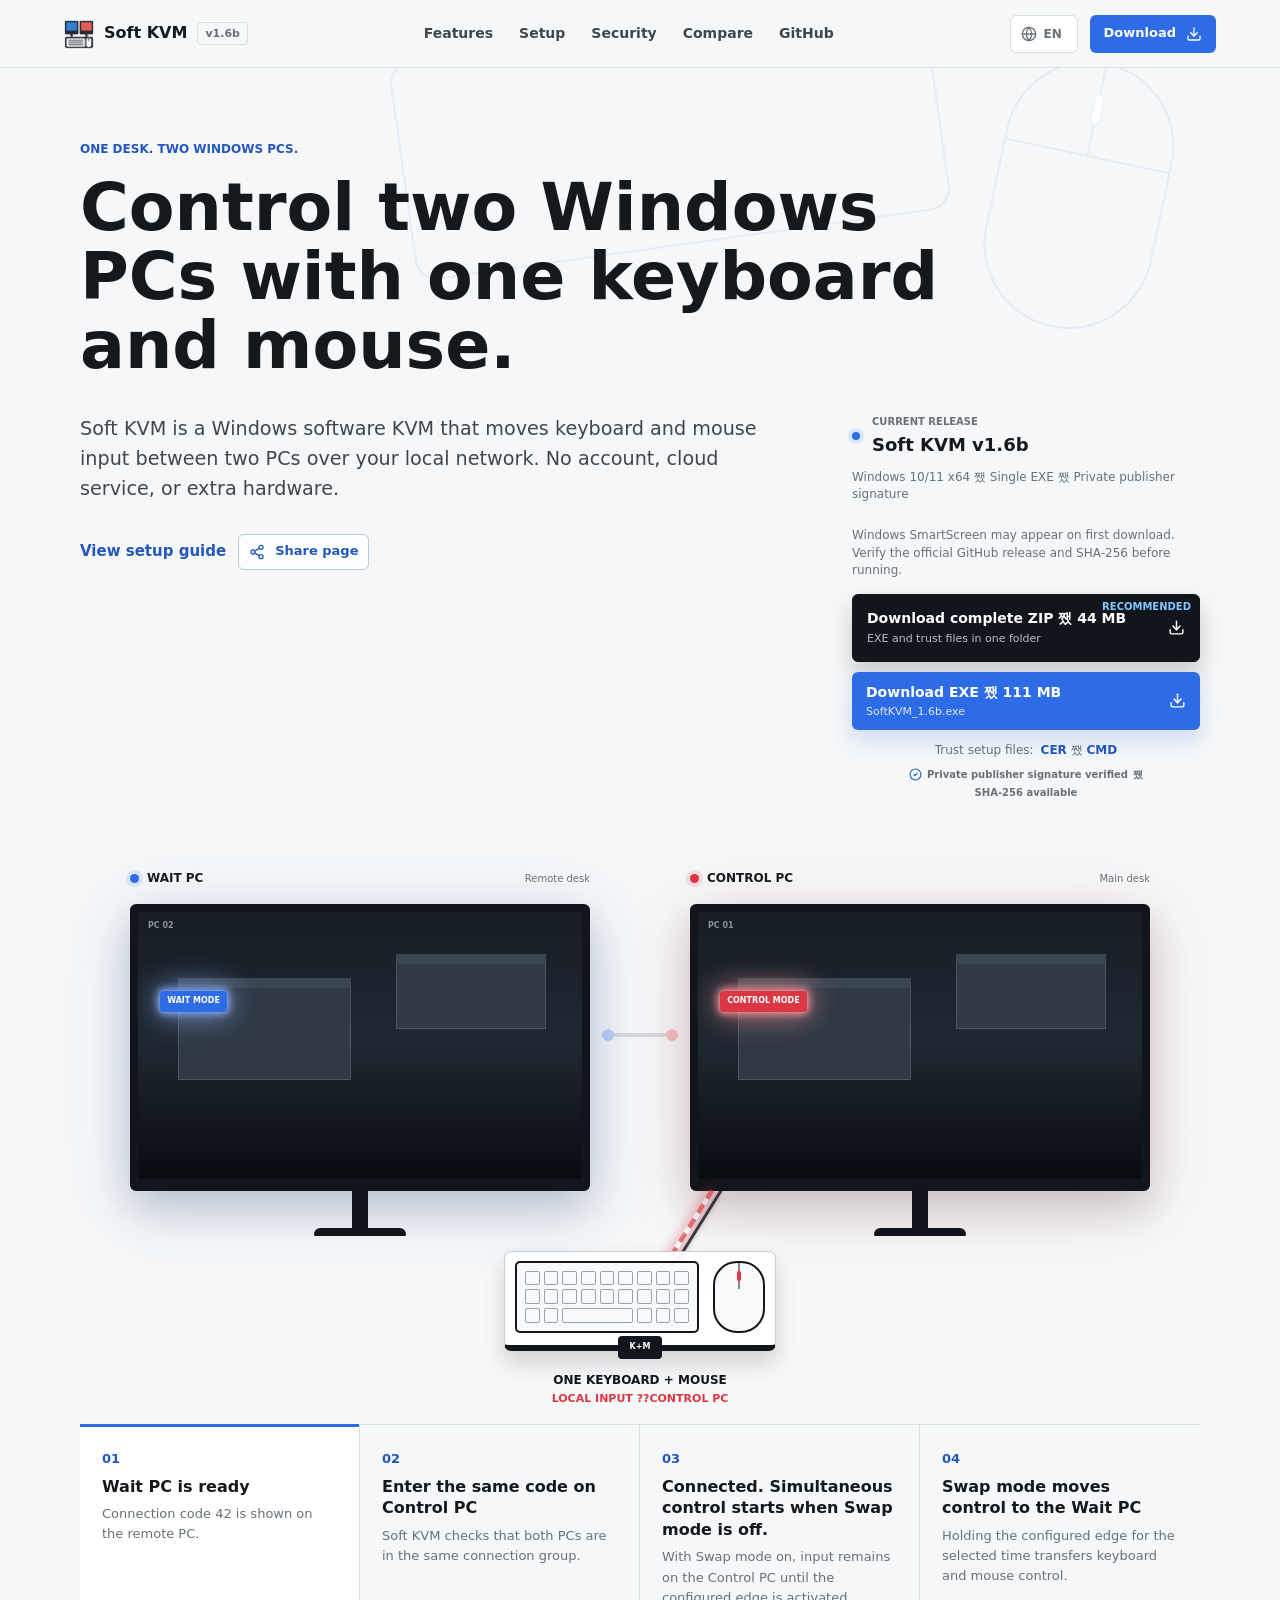
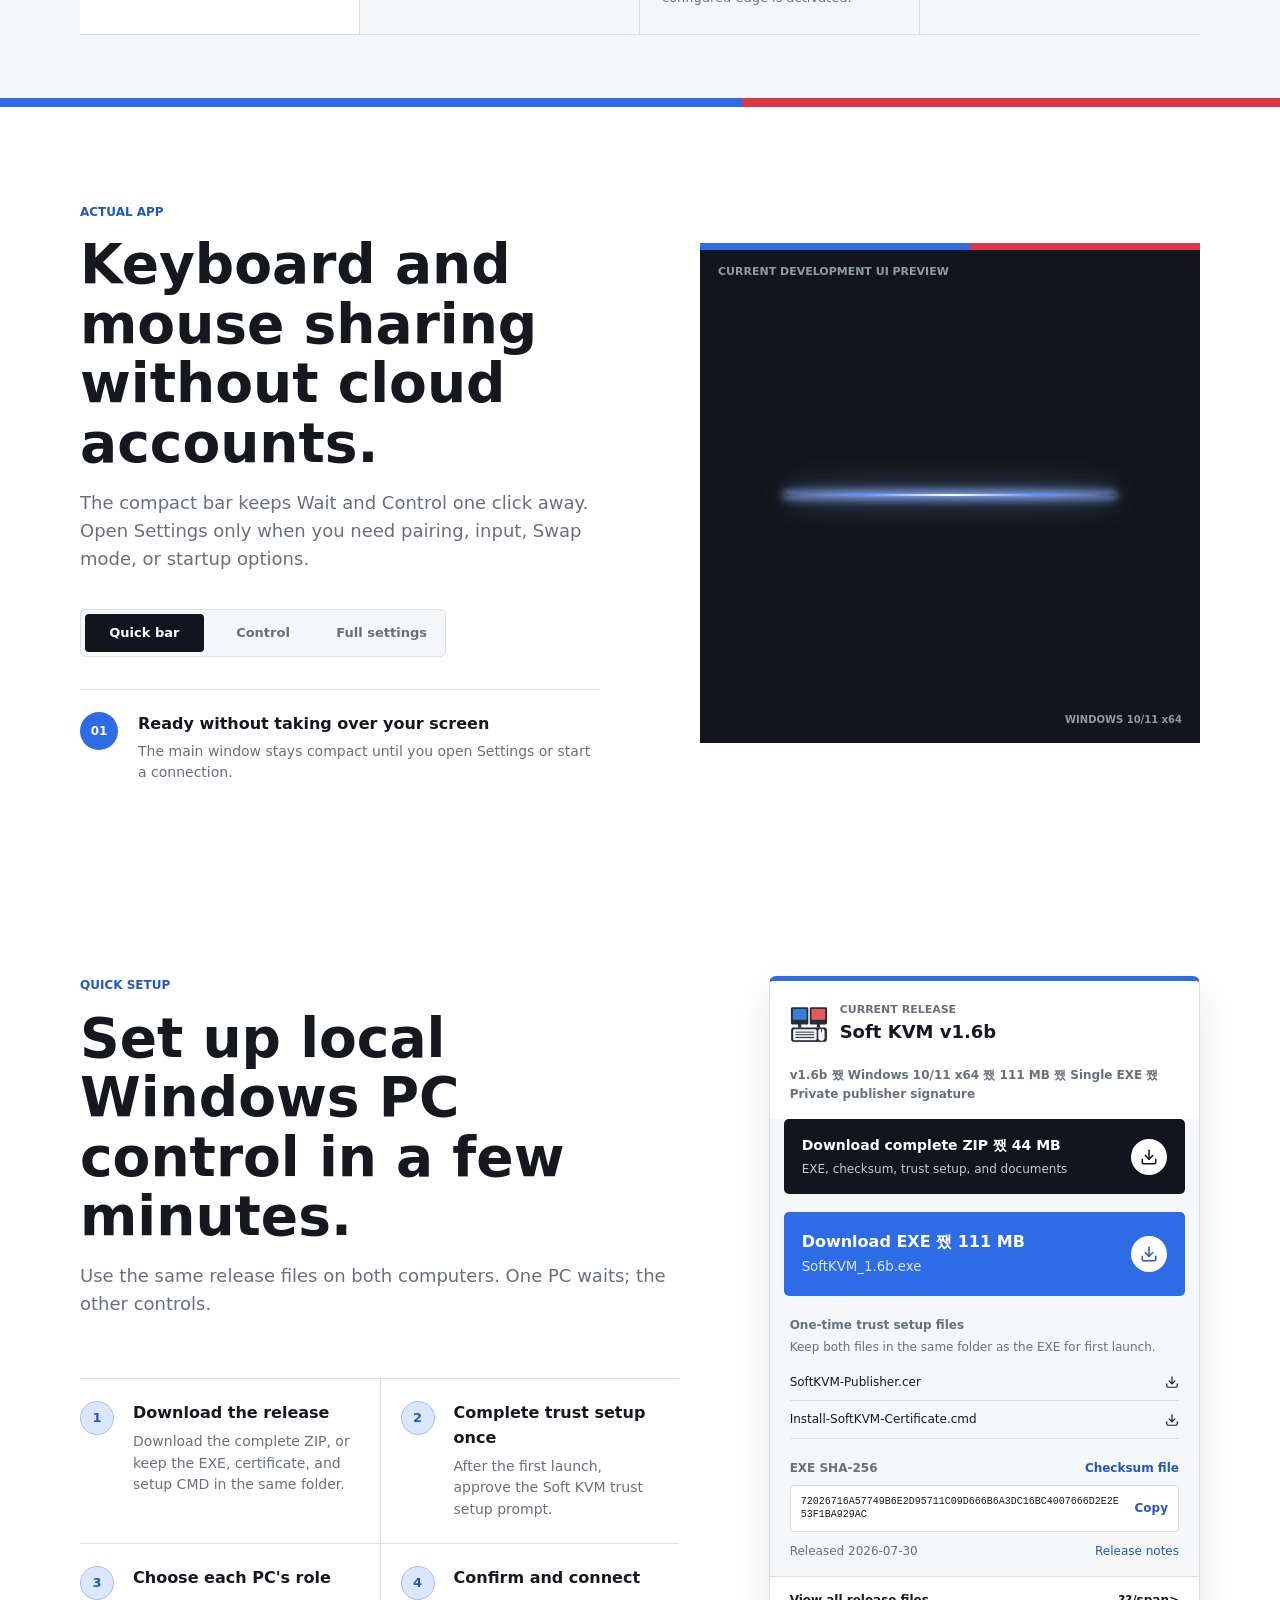
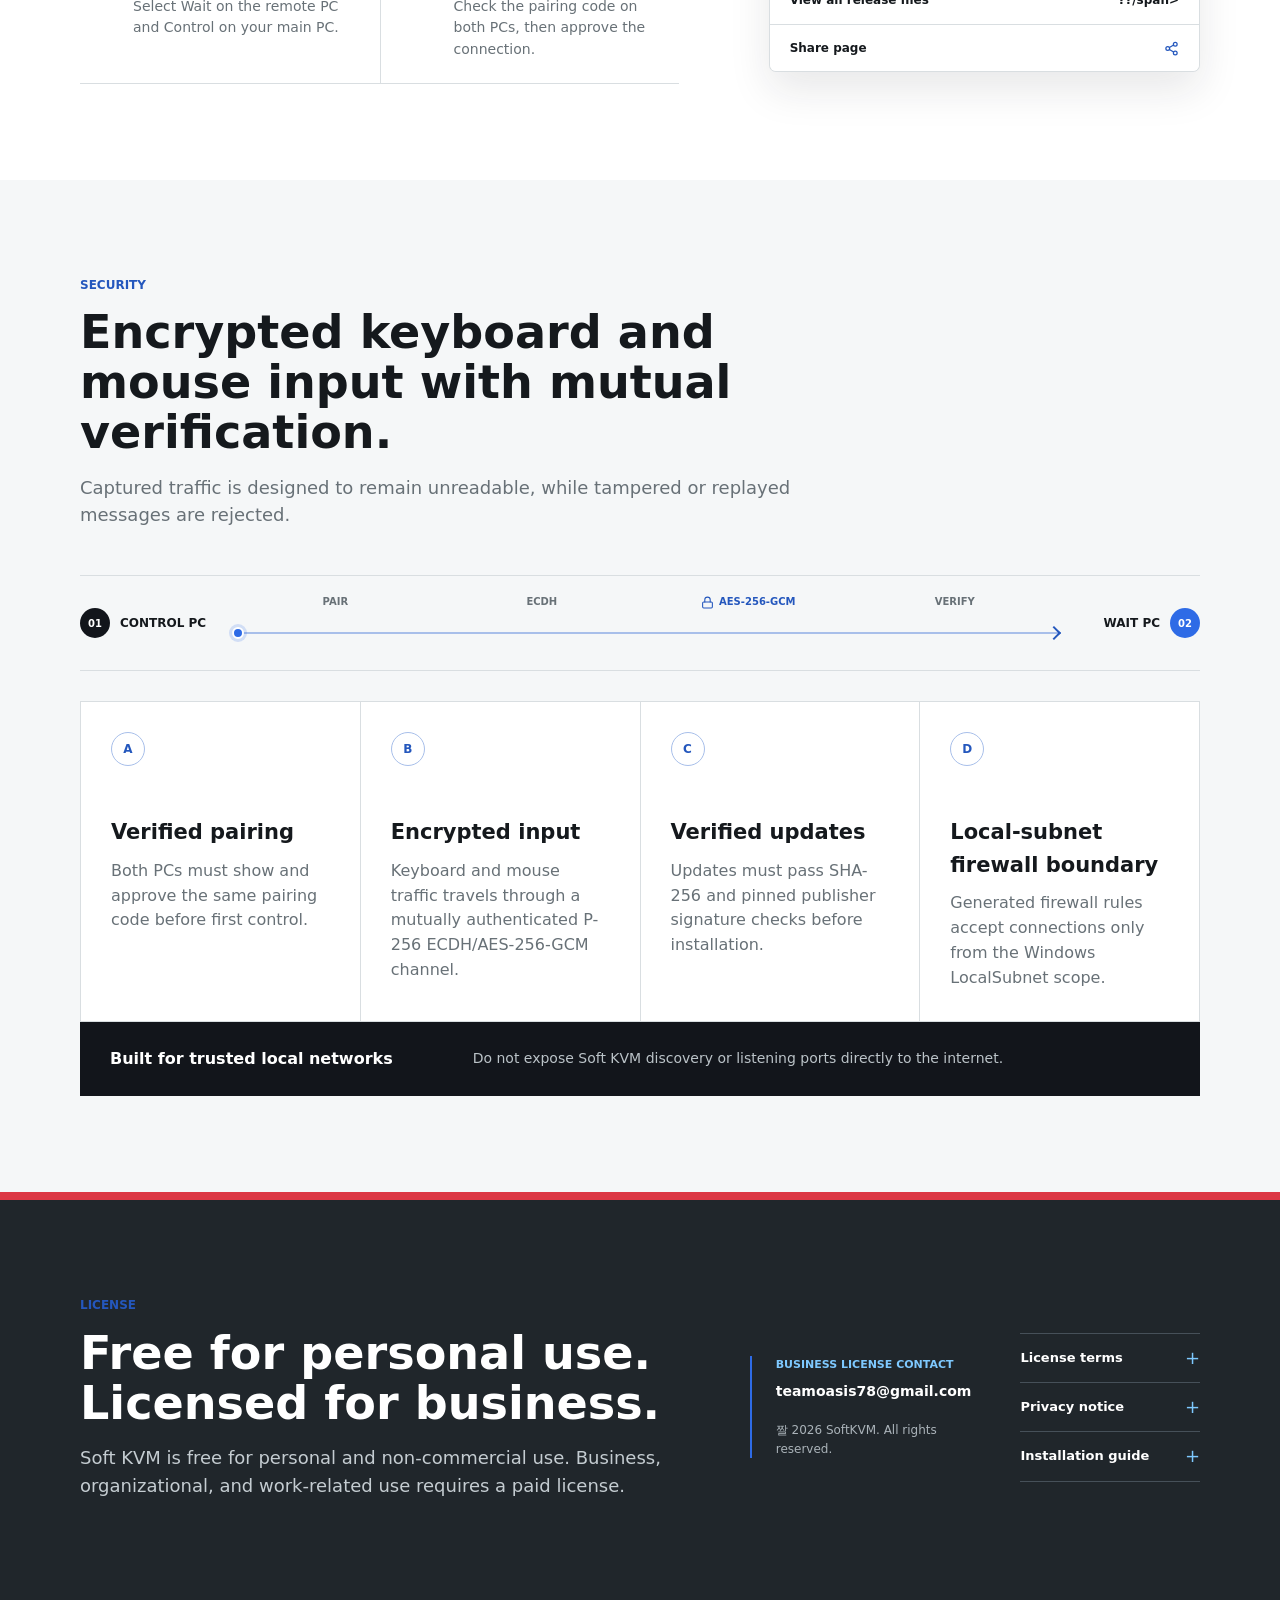
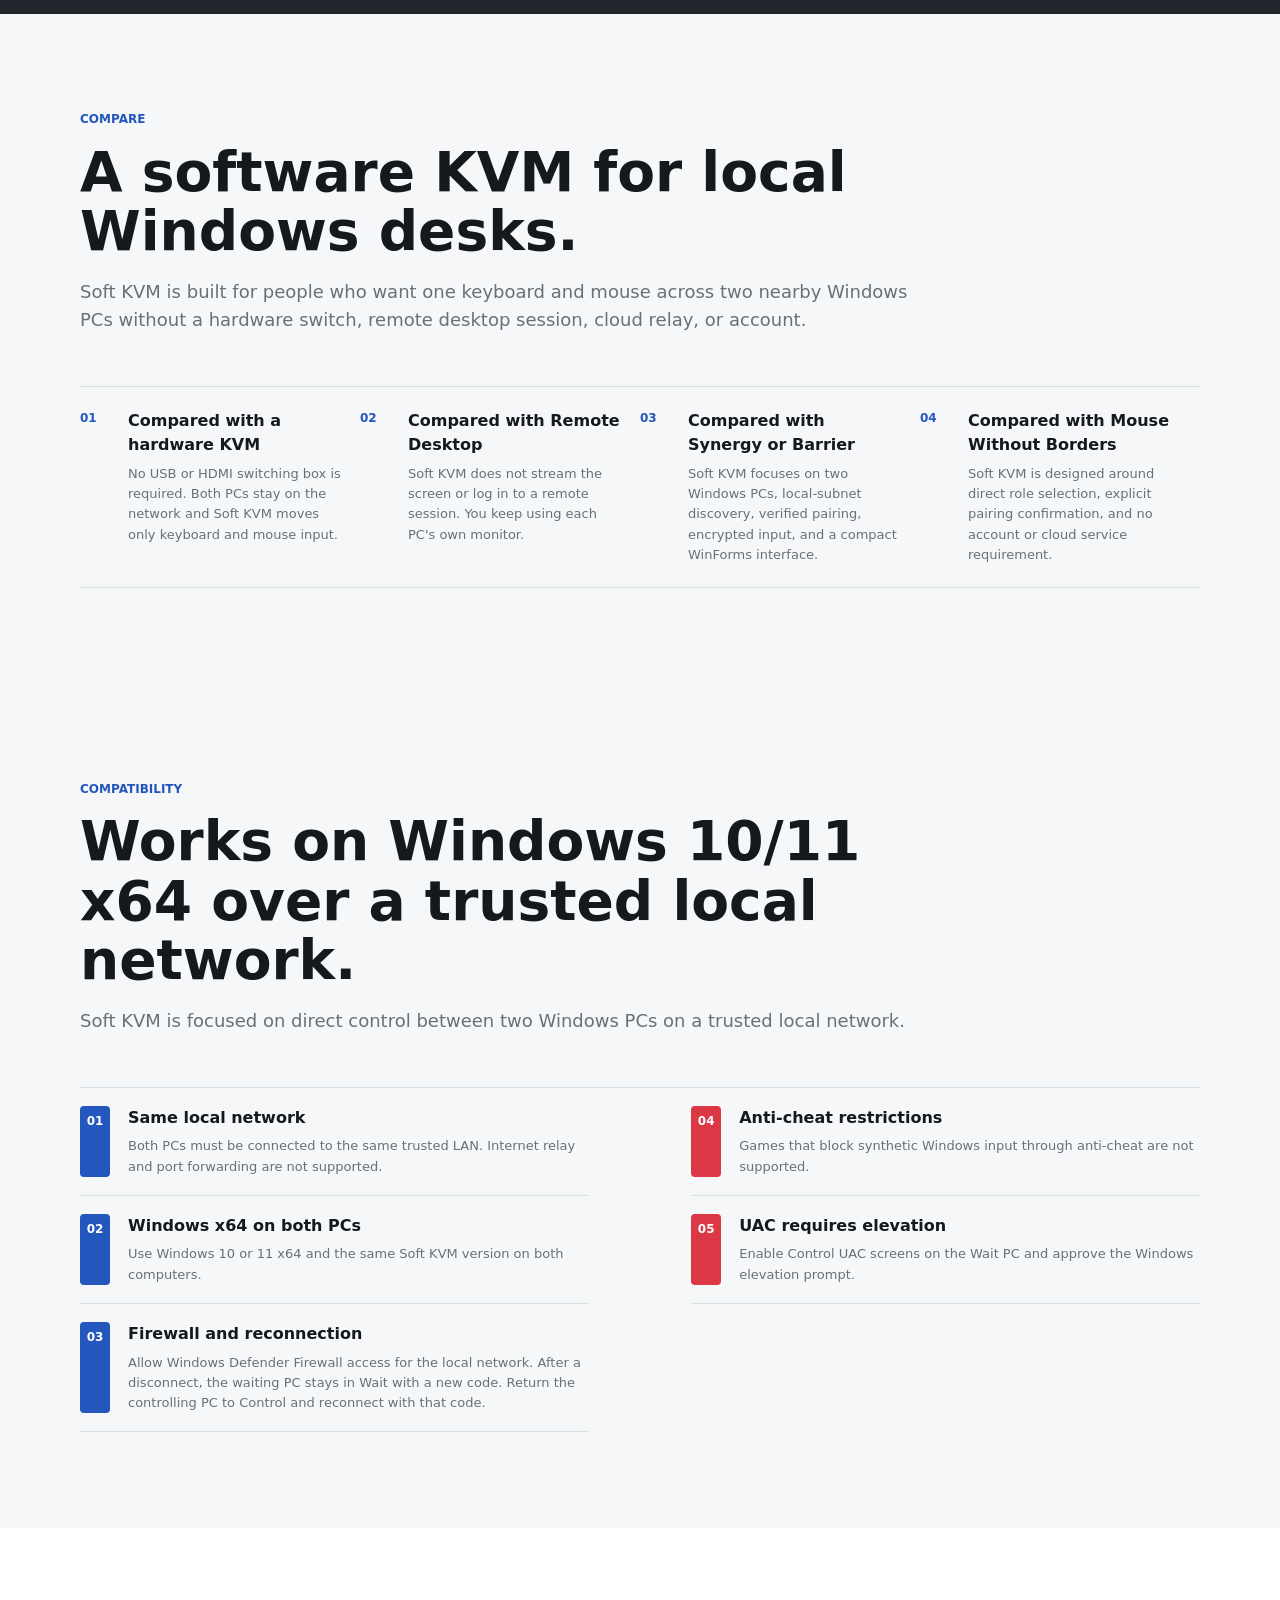
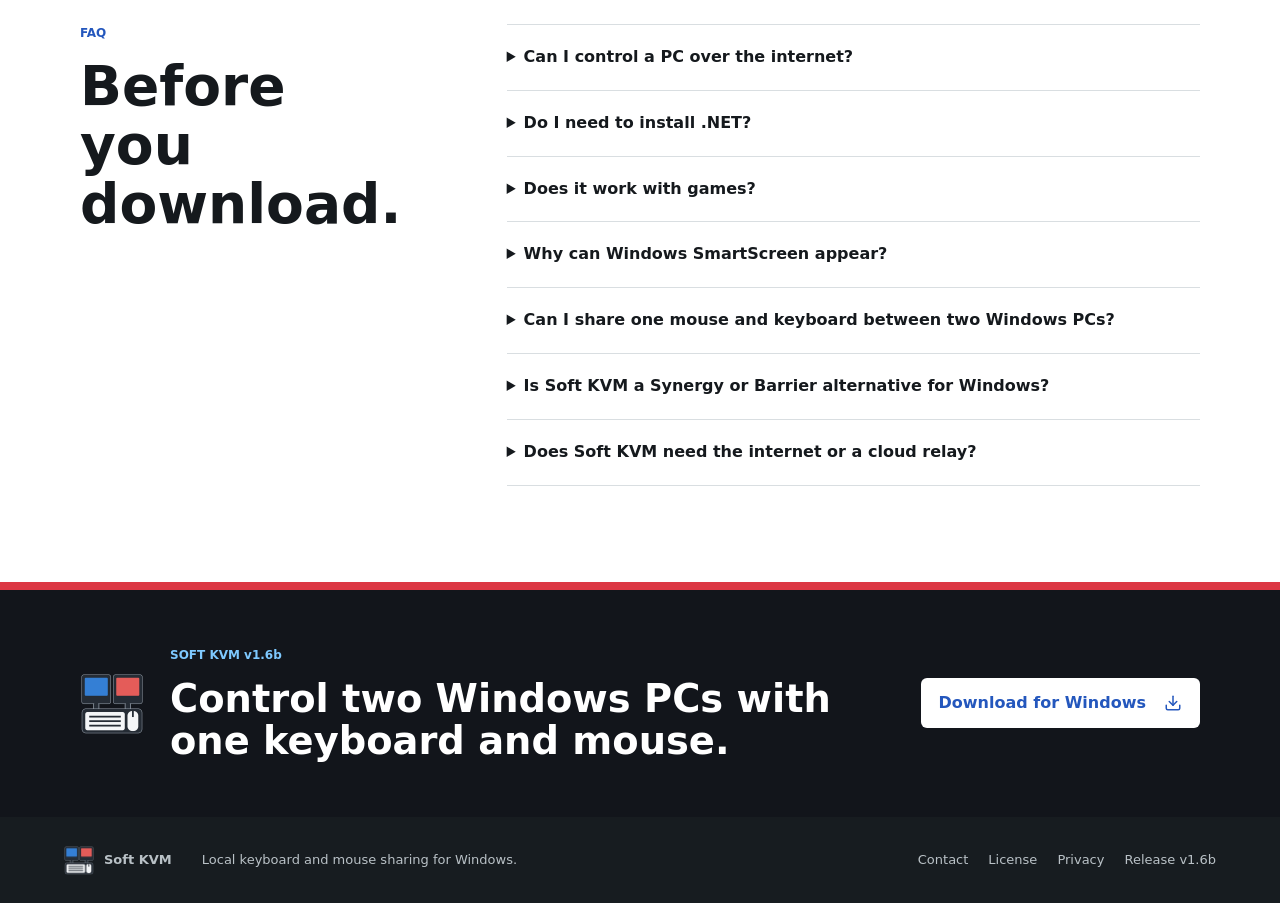
==== index.html @ 54584254 "release: publish website for v1.6b" ====
﻿<!doctype html>
<html lang="en" data-page-lang="en">
<head>
  <meta charset="utf-8">
  <meta name="viewport" content="width=device-width, initial-scale=1">
  <title>Soft KVM - Windows software KVM for one keyboard and mouse</title>
  <meta name="description" content="Soft KVM is a Windows software KVM for sharing one keyboard and mouse between two PCs on the same local network. No account, cloud, or relay server required.">
  <meta name="robots" content="index, follow">
  <meta name="google-site-verification" content="VC0QAMDgUq4MwHNinDk0rk7gNzmcgwF1ImPnzyETGOg">
  <link rel="canonical" href="https://teamoasis7.github.io/SoftKVM-Releases/">
  <link rel="alternate" hreflang="en" href="https://teamoasis7.github.io/SoftKVM-Releases/">
  <link rel="alternate" hreflang="ko" href="https://teamoasis7.github.io/SoftKVM-Releases/ko/">
  <link rel="alternate" hreflang="ja" href="https://teamoasis7.github.io/SoftKVM-Releases/ja/">
  <link rel="alternate" hreflang="x-default" href="https://teamoasis7.github.io/SoftKVM-Releases/">
  <meta property="og:type" content="website">
  <meta property="og:site_name" content="Soft KVM">
  <meta property="og:title" content="Soft KVM - Windows software KVM for one keyboard and mouse">
  <meta property="og:description" content="Soft KVM is a Windows software KVM for sharing one keyboard and mouse between two PCs on the same local network. No account, cloud, or relay server required.">
  <meta property="og:url" content="https://teamoasis7.github.io/SoftKVM-Releases/">
  <meta property="og:image" content="https://teamoasis7.github.io/SoftKVM-Releases/assets/softkvm-icon.ico">
  <meta property="og:image:alt" content="Soft KVM app icon">
  <meta name="twitter:card" content="summary">
  <meta name="twitter:title" content="Soft KVM - Windows software KVM for one keyboard and mouse">
  <meta name="twitter:description" content="Soft KVM is a Windows software KVM for sharing one keyboard and mouse between two PCs on the same local network. No account, cloud, or relay server required.">
  <meta name="twitter:image" content="https://teamoasis7.github.io/SoftKVM-Releases/assets/softkvm-icon.ico">
  <meta name="theme-color" content="#f5f7f8">
  <link rel="icon" href="assets/softkvm-icon.ico">
  <link rel="stylesheet" href="styles.css?v=20260729-language-dropdown-39">
  <script src="app.js?v=20260729-language-dropdown-39" defer></script>
  <script type="application/ld+json">
  {
    "@context": "https://schema.org",
    "@type": "SoftwareApplication",
    "name": "Soft KVM",
    "applicationCategory": "UtilitiesApplication",
    "operatingSystem": "Windows 10/11 x64",
    "softwareVersion": "1.6b",
    "description": "Soft KVM is a Windows software KVM for sharing one keyboard and mouse between two PCs on the same local network.",
    "url": "https://teamoasis7.github.io/SoftKVM-Releases/",
    "downloadUrl": "https://github.com/TeamOasis7/SoftKVM-Releases/releases/download/v1.6b/SoftKVM_1.6b_Windows_x64.zip",
    "releaseNotes": "https://github.com/TeamOasis7/SoftKVM-Releases/releases/tag/v1.6b",
    "datePublished": "2026-07-30",
    "inLanguage": ["en", "ko"],
    "isAccessibleForFree": true,
    "license": "https://teamoasis7.github.io/SoftKVM-Releases/docs/LICENSE.txt",
    "offers": {
      "@type": "Offer",
      "price": "0",
      "priceCurrency": "USD",
      "category": "Personal and non-commercial use"
    },
    "publisher": {
      "@type": "Organization",
      "name": "TeamOasis7"
    }
  }
  </script>
</head>
<body>
  <svg class="icon-sprite" aria-hidden="true">
    <symbol id="icon-download" viewBox="0 0 24 24">
      <path d="M21 15v4a2 2 0 0 1-2 2H5a2 2 0 0 1-2-2v-4"></path>
      <path d="m7 10 5 5 5-5"></path>
      <path d="M12 15V3"></path>
    </symbol>
    <symbol id="icon-lock" viewBox="0 0 24 24">
      <rect width="18" height="11" x="3" y="11" rx="2"></rect>
      <path d="M7 11V7a5 5 0 0 1 10 0v4"></path>
    </symbol>
    <symbol id="icon-circle-check" viewBox="0 0 24 24">
      <circle cx="12" cy="12" r="10"></circle>
      <path d="m9 12 2 2 4-4"></path>
    </symbol>
    <symbol id="icon-share" viewBox="0 0 24 24">
      <circle cx="18" cy="5" r="3"></circle>
      <circle cx="6" cy="12" r="3"></circle>
      <circle cx="18" cy="19" r="3"></circle>
      <path d="m8.59 13.51 6.83 3.98"></path>
      <path d="m15.41 6.51-6.82 3.98"></path>
    </symbol>
    <symbol id="icon-globe" viewBox="0 0 24 24">
      <circle cx="12" cy="12" r="10"></circle>
      <path d="M2 12h20"></path>
      <path d="M12 2a15.3 15.3 0 0 1 4 10 15.3 15.3 0 0 1-4 10 15.3 15.3 0 0 1-4-10 15.3 15.3 0 0 1 4-10z"></path>
    </symbol>
  </svg>
  <header class="topbar">
    <a class="brand" href="#top" aria-label="Soft KVM home" data-i18n-aria-label="aria.home">
      <img src="assets/softkvm-icon.ico" alt="">
      <span>Soft KVM</span>
      <span class="version">v1.6b</span>
    </a>

    <nav class="desktop-nav" aria-label="Main navigation" data-i18n-aria-label="aria.mainNavigation">
      <a href="#features" data-i18n="nav.features">Features</a>
      <a href="#setup" data-i18n="nav.setup">Setup</a>
      <a href="#security" data-i18n="nav.security">Security</a>
      <a href="#compare" data-i18n="nav.compare">Compare</a>
      <a href="https://github.com/TeamOasis7/SoftKVM-Releases" target="_blank" rel="noopener noreferrer">GitHub</a>
    </nav>

    <div class="header-actions">
      <button class="mobile-menu-toggle" type="button" aria-expanded="false" aria-controls="mobile-menu">
        <span aria-hidden="true">??/span>
        <span class="visually-hidden" data-i18n="nav.menu">Menu</span>
      </button>
      <div class="language-switch" aria-label="Language" data-i18n-aria-label="aria.language">
        <button class="language-toggle" type="button" aria-expanded="false" aria-controls="language-menu">
          <svg aria-hidden="true"><use href="#icon-globe"></use></svg>
          <span data-lang-current>EN</span>
        </button>
        <div id="language-menu" class="language-menu" role="menu" hidden>
          <button type="button" role="menuitemradio" data-lang="en" aria-checked="true">English</button>
          <button type="button" role="menuitemradio" data-lang="ko" data-lang-url="ko/" aria-checked="false">?쒓뎅??/button>
          <button type="button" role="menuitemradio" data-lang="ja" data-lang-url="ja/" aria-checked="false">?ζ쑍沃?/button>
        </div>
      </div>
      <a class="header-download" href="https://github.com/TeamOasis7/SoftKVM-Releases/releases/download/v1.6b/SoftKVM_1.6b_Windows_x64.zip" target="_blank" rel="noopener noreferrer">
        <span data-i18n="nav.download">Download</span>
        <svg class="download-icon" aria-hidden="true"><use href="#icon-download"></use></svg>
      </a>
    </div>

    <nav id="mobile-menu" class="mobile-nav" aria-label="Mobile navigation" data-i18n-aria-label="aria.mobileNavigation" hidden>
      <a href="#features" data-i18n="nav.features">Features</a>
      <a href="#setup" data-i18n="nav.setup">Setup</a>
      <a href="#security" data-i18n="nav.security">Security</a>
      <a href="#compare" data-i18n="nav.compare">Compare</a>
      <a href="#compatibility" data-i18n="nav.compatibility">Compatibility</a>
      <a href="#faq" data-i18n="nav.faq">FAQ</a>
      <a href="https://github.com/TeamOasis7/SoftKVM-Releases" target="_blank" rel="noopener noreferrer">GitHub</a>
    </nav>
  </header>

  <main id="top">
    <section class="hero">
      <div class="technical-grid hero-grid" data-technical-grid aria-hidden="true"></div>
      <div class="hero-device-mark" aria-hidden="true">
        <div class="hero-keyboard-outline" data-hero-keyboard></div>
        <div class="hero-mouse-outline"><span></span></div>
      </div>
      <div class="hero-overview">
        <div class="hero-heading">
          <p class="eyebrow" data-i18n="hero.eyebrow">ONE DESK. TWO WINDOWS PCS.</p>
          <h1 data-i18n="hero.title">Control two Windows PCs with one keyboard and mouse.</h1>
        </div>

        <div class="hero-details">
          <div class="hero-copy">
            <p class="lead" data-i18n="hero.lead">Soft KVM is a Windows software KVM that moves keyboard and mouse input between two PCs over your local network. No account, cloud service, or extra hardware.</p>
            <div class="hero-actions">
              <a class="hero-guide" href="#setup">
                <span data-i18n="hero.guide">View setup guide</span>
              </a>
              <button class="hero-share" type="button" data-share-page aria-label="Share this page" data-i18n-aria-label="aria.sharePage">
                <svg aria-hidden="true"><use href="#icon-share"></use></svg>
                <span data-share-label data-i18n="hero.share">Share page</span>
              </button>
            </div>
          </div>

          <aside class="hero-download-panel" aria-label="Current Soft KVM release" data-i18n-aria-label="aria.currentRelease">
            <div class="hero-release-head">
              <span class="status-dot" aria-hidden="true"></span>
              <div>
                <small data-i18n="hero.releaseLabel">CURRENT RELEASE</small>
                <strong>Soft KVM v1.6b</strong>
              </div>
            </div>

            <p class="hero-release-facts" data-i18n="hero.releaseFacts">Windows 10/11 x64 쨌 Single EXE 쨌 Private publisher signature</p>
            <p class="hero-release-facts" data-i18n="hero.trustNote">Windows SmartScreen may appear on first download. Verify the official GitHub release and SHA-256 before running.</p>

            <a class="hero-download-option bundle-option" href="https://github.com/TeamOasis7/SoftKVM-Releases/releases/download/v1.6b/SoftKVM_1.6b_Windows_x64.zip" target="_blank" rel="noopener noreferrer">
              <span>
                <strong data-i18n="hero.zipDownload">Download complete ZIP 쨌 44 MB</strong>
                <small data-i18n="hero.zipHelp">EXE and trust files in one folder</small>
              </span>
              <svg class="download-icon" aria-hidden="true"><use href="#icon-download"></use></svg>
              <em data-i18n="hero.recommended">RECOMMENDED</em>
            </a>

            <a class="hero-download-option primary-option" href="https://github.com/TeamOasis7/SoftKVM-Releases/releases/download/v1.6b/SoftKVM_1.6b.exe" target="_blank" rel="noopener noreferrer">
              <span>
                <strong data-i18n="download.exeAction">Download EXE 쨌 111 MB</strong>
                <small>SoftKVM_1.6b.exe</small>
              </span>
              <svg class="download-icon" aria-hidden="true"><use href="#icon-download"></use></svg>
            </a>

            <div class="hero-trust-files">
              <span data-i18n="hero.trustHelp">Trust setup files:</span>
              <span class="hero-trust-links">
                <a href="https://github.com/TeamOasis7/SoftKVM-Releases/releases/download/v1.6b/SoftKVM-Publisher.cer" target="_blank" rel="noopener noreferrer">CER</a>
                <span aria-hidden="true">쨌</span>
                <a href="https://github.com/TeamOasis7/SoftKVM-Releases/releases/download/v1.6b/Install-SoftKVM-Certificate.cmd" target="_blank" rel="noopener noreferrer">CMD</a>
              </span>
            </div>
            <div class="hero-assurance">
              <svg aria-hidden="true"><use href="#icon-circle-check"></use></svg>
              <span data-i18n="hero.signatureVerified">Private publisher signature verified</span>
              <span aria-hidden="true">쨌</span>
              <span data-i18n="hero.hashAvailable">SHA-256 available</span>
            </div>
          </aside>
        </div>
      </div>

      <div class="product-capture" data-kvm-scene>
        <div class="scene-monitor scene-wait-monitor">
          <div class="scene-role">
            <span class="role-dot"></span>
            <strong data-i18n="scene.waitPc">WAIT PC</strong>
            <small data-i18n="scene.remotePc">Remote desk</small>
          </div>
          <div class="monitor-frame">
            <div class="monitor-screen">
              <span class="desktop-label">PC 02</span>
              <span class="desktop-window window-a"></span>
              <span class="desktop-window window-b"></span>
              <div class="scene-app-popover">
                <span class="popover-label" data-i18n="scene.waitMode">WAIT MODE</span>
                <span class="remote-cursor wait-cursor"></span>
                <div class="softkvm-surface" data-wait-surface aria-label="Soft KVM Wait interface"></div>
              </div>
            </div>
            <span class="monitor-neck"></span>
            <span class="monitor-base"></span>
          </div>
        </div>

        <div class="scene-connection" aria-hidden="true">
          <span class="connection-track"></span>
          <span class="connection-joined"></span>
          <span class="connection-packet packet-one">42</span>
          <span class="connection-packet packet-two">??/span>
          <span class="connection-lock">LAN</span>
        </div>

        <div class="scene-monitor scene-control-monitor">
          <div class="scene-role">
            <span class="role-dot"></span>
            <strong data-i18n="scene.controlPc">CONTROL PC</strong>
            <small data-i18n="scene.mainPc">Main desk</small>
          </div>
          <div class="monitor-frame">
            <div class="monitor-screen">
              <span class="desktop-label">PC 01</span>
              <span class="desktop-window window-a"></span>
              <span class="desktop-window window-b"></span>
              <div class="scene-app-popover">
                <span class="popover-label" data-i18n="scene.controlMode">CONTROL MODE</span>
                <span class="remote-cursor control-cursor"></span>
                <div class="softkvm-surface" data-control-surface aria-label="Soft KVM Control interface"></div>
              </div>
            </div>
            <span class="monitor-neck"></span>
            <span class="monitor-base"></span>
          </div>
        </div>

        <div class="input-device">
          <div class="input-beam" aria-hidden="true"></div>
          <div class="input-cable" aria-hidden="true"></div>
          <div class="input-kit">
            <div class="scene-keyboard" aria-hidden="true">
              <span></span><span></span><span></span><span></span><span></span><span></span><span></span><span></span><span></span>
              <span></span><span></span><span></span><span></span><span></span><span></span><span></span><span></span><span></span>
              <span></span><span></span><span></span><span></span><span></span><span></span><span></span><span></span><span></span>
            </div>
            <div class="scene-mouse" aria-hidden="true"><i></i></div>
            <span class="input-hub" aria-hidden="true">K+M</span>
          </div>
          <span class="input-label">
            <b data-i18n="scene.oneInput">ONE KEYBOARD + MOUSE</b>
            <em data-input-target>LOCAL INPUT ??CONTROL PC</em>
          </span>
        </div>

      </div>

      <div class="scene-stage-list" role="group" aria-label="Connection stages" data-i18n-aria-label="aria.sceneStages">
        <button type="button" data-scene-index="0" aria-pressed="true">
          <span>01</span>
          <strong data-i18n="scene.wait.title">Wait PC is ready</strong>
          <small data-i18n="scene.wait.body">Connection code 42 is shown on the remote PC.</small>
        </button>
        <button type="button" data-scene-index="1" aria-pressed="false">
          <span>02</span>
          <strong data-i18n="scene.code.title">Enter the same code on Control PC</strong>
          <small data-i18n="scene.code.body">Soft KVM checks that both PCs are in the same connection group.</small>
        </button>
        <button type="button" data-scene-index="2" aria-pressed="false">
          <span>03</span>
          <strong data-i18n="scene.connect.title">Connected. Simultaneous control starts when Swap mode is off.</strong>
          <small data-i18n="scene.connect.body">With Swap mode on, input remains on the Control PC until the configured edge is activated.</small>
        </button>
        <button type="button" data-scene-index="3" aria-pressed="false">
          <span>04</span>
          <strong data-i18n="scene.remote.title">Swap mode moves control to the Wait PC</strong>
          <small data-i18n="scene.remote.body">Holding the configured edge for the selected time transfers keyboard and mouse control.</small>
        </button>
      </div>
    </section>

    <section id="features" class="section product-tour">
      <div class="tour-copy reveal">
        <p class="eyebrow" data-i18n="tour.eyebrow">ACTUAL APP</p>
        <h2 data-i18n="tour.title">Keyboard and mouse sharing without cloud accounts.</h2>
        <p data-i18n="tour.body">The compact bar keeps Wait and Control one click away. Open Settings only when you need pairing, input, Swap mode, or startup options.</p>
        <div class="shot-switch" role="group" aria-label="Soft KVM screen" data-i18n-aria-label="aria.screen">
          <button type="button" data-shot="home" aria-pressed="true" data-i18n="tour.quick">Quick bar</button>
          <button type="button" data-shot="control" aria-pressed="false" data-i18n="tour.control">Control</button>
          <button type="button" data-shot="settings" aria-pressed="false" data-i18n="tour.settings">Full settings</button>
        </div>
        <div class="tour-state">
          <span class="tour-state-index">01</span>
          <div>
            <strong data-tour-title data-i18n="tour.quickTitle">Ready without taking over your screen</strong>
            <p data-tour-body data-i18n="tour.quickBody">The main window stays compact until you open Settings or start a connection.</p>
          </div>
        </div>
      </div>
      <figure class="tour-media reveal">
        <div class="tour-stage">
          <div class="technical-grid tour-grid" data-technical-grid aria-hidden="true"></div>
          <span class="stage-label" data-i18n="tour.captured">CURRENT DEVELOPMENT UI PREVIEW</span>
          <span class="tour-platform">WINDOWS 10/11 x64</span>
          <div class="softkvm-surface tour-surface" data-tour-surface aria-label="Soft KVM compact quick bar"></div>
        </div>
      </figure>
    </section>

    <section id="setup" class="section setup-section">
      <div class="section-intro">
        <p class="eyebrow" data-i18n="setup.eyebrow">QUICK SETUP</p>
        <h2 data-i18n="setup.title">Set up local Windows PC control in a few minutes.</h2>
        <p data-i18n="setup.lead">Use the same release files on both computers. One PC waits; the other controls.</p>
      </div>

      <ol class="steps">
        <li>
          <span class="step-number">1</span>
          <div>
            <strong data-i18n="setup.step1.title">Download the release</strong>
            <p data-i18n="setup.step1.body">Download the complete ZIP, or keep the EXE, certificate, and setup CMD in the same folder.</p>
          </div>
        </li>
        <li>
          <span class="step-number">2</span>
          <div>
            <strong data-i18n="setup.step2.title">Complete trust setup once</strong>
            <p data-i18n="setup.step2.body">After the first launch, approve the Soft KVM trust setup prompt.</p>
          </div>
        </li>
        <li>
          <span class="step-number">3</span>
          <div>
            <strong data-i18n="setup.step3.title">Choose each PC's role</strong>
            <p data-i18n="setup.step3.body">Select Wait on the remote PC and Control on your main PC.</p>
          </div>
        </li>
        <li>
          <span class="step-number">4</span>
          <div>
            <strong data-i18n="setup.step4.title">Confirm and connect</strong>
            <p data-i18n="setup.step4.body">Check the pairing code on both PCs, then approve the connection.</p>
          </div>
        </li>
      </ol>

      <aside class="download-panel">
        <div class="download-panel-head">
          <img src="assets/softkvm-icon.ico" alt="">
          <div>
            <span data-i18n="download.label">CURRENT RELEASE</span>
            <strong>Soft KVM v1.6b</strong>
          </div>
        </div>

        <p class="release-facts" data-i18n="download.facts">v1.6b 쨌 Windows 10/11 x64 쨌 111 MB 쨌 Single EXE 쨌 Private publisher signature</p>

        <a class="bundle-download" href="https://github.com/TeamOasis7/SoftKVM-Releases/releases/download/v1.6b/SoftKVM_1.6b_Windows_x64.zip" target="_blank" rel="noopener noreferrer">
          <span>
            <strong data-i18n="download.bundleAction">Download complete ZIP 쨌 44 MB</strong>
            <small data-i18n="download.bundleContents">EXE, checksum, trust setup, and documents</small>
          </span>
          <span class="download-mark" aria-hidden="true">
            <svg class="download-icon"><use href="#icon-download"></use></svg>
          </span>
        </a>

        <a class="release-main" href="https://github.com/TeamOasis7/SoftKVM-Releases/releases/download/v1.6b/SoftKVM_1.6b.exe" target="_blank" rel="noopener noreferrer">
          <span>
            <strong data-i18n="download.exeAction">Download EXE 쨌 111 MB</strong>
            <small>SoftKVM_1.6b.exe</small>
          </span>
          <span class="download-mark" aria-hidden="true">
            <svg class="download-icon"><use href="#icon-download"></use></svg>
          </span>
        </a>

        <div class="support-files">
          <p data-i18n="download.trustFiles">One-time trust setup files</p>
          <small data-i18n="download.trustHelp">Keep both files in the same folder as the EXE for first launch.</small>
          <a href="https://github.com/TeamOasis7/SoftKVM-Releases/releases/download/v1.6b/SoftKVM-Publisher.cer" target="_blank" rel="noopener noreferrer">
            <span>SoftKVM-Publisher.cer</span>
            <svg class="download-icon" aria-hidden="true"><use href="#icon-download"></use></svg>
          </a>
          <a href="https://github.com/TeamOasis7/SoftKVM-Releases/releases/download/v1.6b/Install-SoftKVM-Certificate.cmd" target="_blank" rel="noopener noreferrer">
            <span>Install-SoftKVM-Certificate.cmd</span>
            <svg class="download-icon" aria-hidden="true"><use href="#icon-download"></use></svg>
          </a>
        </div>

        <div class="release-verification">
          <div class="hash-heading">
            <span>EXE SHA-256</span>
            <a href="https://github.com/TeamOasis7/SoftKVM-Releases/releases/download/v1.6b/SoftKVM_1.6b.exe.sha256" target="_blank" rel="noopener noreferrer" data-i18n="download.hashFile">Checksum file</a>
          </div>
          <button class="hash-copy" type="button" data-copy-hash="72026716A57749B6E2D95711C09D666B6A3DC16BC4007666D2E2E53F1BA929AC">
            <code>72026716A57749B6E2D95711C09D666B6A3DC16BC4007666D2E2E53F1BA929AC</code>
            <span data-copy-label data-i18n="download.copyHash">Copy</span>
          </button>
          <div class="release-details">
            <span><span data-i18n="download.released">Released</span> <time datetime="2026-07-30">2026-07-30</time></span>
            <a href="https://github.com/TeamOasis7/SoftKVM-Releases/releases/tag/v1.6b" target="_blank" rel="noopener noreferrer" data-i18n="download.releaseNotes">Release notes</a>
          </div>
        </div>

        <div class="download-panel-actions">
          <a class="all-files" href="https://github.com/TeamOasis7/SoftKVM-Releases/releases/tag/v1.6b" target="_blank" rel="noopener noreferrer">
            <span data-i18n="download.allFiles">View all release files</span>
            <span aria-hidden="true">??/span>
          </a>
          <button class="panel-share" type="button" data-share-page aria-label="Share this page" data-i18n-aria-label="aria.sharePage">
            <span data-share-label data-i18n="hero.share">Share page</span>
            <svg aria-hidden="true"><use href="#icon-share"></use></svg>
          </button>
        </div>
      </aside>
    </section>

    <section id="security" class="section security-section">
      <div class="section-intro">
        <p class="eyebrow" data-i18n="security.eyebrow">SECURITY</p>
        <h2 data-i18n="security.title">Encrypted keyboard and mouse input with mutual verification.</h2>
        <p data-i18n="security.lead">Captured traffic is designed to remain unreadable, while tampered or replayed messages are rejected.</p>
      </div>

      <div class="secure-channel" aria-label="Authenticated encrypted channel" data-i18n-aria-label="aria.secureChannel">
        <div class="channel-endpoint">
          <span>01</span>
          <strong data-i18n="scene.controlPc">CONTROL PC</strong>
        </div>
        <div class="channel-route" aria-hidden="true">
          <span class="channel-line"></span>
          <span class="channel-packet"></span>
          <div class="channel-steps">
            <span data-i18n="security.channel.pair">PAIR</span>
            <span data-i18n="security.channel.ecdh">ECDH</span>
            <span class="channel-encryption">
              <svg><use href="#icon-lock"></use></svg>
              AES-256-GCM
            </span>
            <span data-i18n="security.channel.verify">VERIFY</span>
          </div>
        </div>
        <div class="channel-endpoint is-remote">
          <span>02</span>
          <strong data-i18n="scene.waitPc">WAIT PC</strong>
        </div>
      </div>

      <div class="security-grid">
        <article>
          <span class="security-index">A</span>
          <h3 data-i18n="security.pair.title">Verified pairing</h3>
          <p data-i18n="security.pair.body">Both PCs must show and approve the same pairing code before first control.</p>
        </article>
        <article>
          <span class="security-index">B</span>
          <h3 data-i18n="security.encrypt.title">Encrypted input</h3>
          <p data-i18n="security.encrypt.body">Keyboard and mouse traffic travels through a mutually authenticated P-256 ECDH/AES-256-GCM channel.</p>
        </article>
        <article>
          <span class="security-index">C</span>
          <h3 data-i18n="security.update.title">Verified updates</h3>
          <p data-i18n="security.update.body">Updates must pass SHA-256 and pinned publisher signature checks before installation.</p>
        </article>
        <article>
          <span class="security-index">D</span>
          <h3 data-i18n="security.subnet.title">Local-subnet firewall boundary</h3>
          <p data-i18n="security.subnet.body">Generated firewall rules accept connections only from the Windows LocalSubnet scope.</p>
        </article>
      </div>

      <div class="security-note">
        <strong data-i18n="security.note.title">Built for trusted local networks</strong>
        <p data-i18n="security.note.body">Do not expose Soft KVM discovery or listening ports directly to the internet.</p>
      </div>
    </section>

    <section id="license" class="section license-section">
      <div class="section-intro">
        <p class="eyebrow" data-i18n="license.eyebrow">LICENSE</p>
        <h2 data-i18n="license.title">Free for personal use. Licensed for business.</h2>
        <p data-i18n="license.lead">Soft KVM is free for personal and non-commercial use. Business, organizational, and work-related use requires a paid license.</p>
      </div>
      <div class="license-contact">
        <span data-i18n="license.contactLabel">BUSINESS LICENSE CONTACT</span>
        <a href="mailto:teamoasis78@gmail.com?subject=Soft%20KVM%20business%20license">teamoasis78@gmail.com</a>
        <p>짤 2026 SoftKVM. All rights reserved.</p>
      </div>
      <nav class="license-documents" aria-label="License documents" data-i18n-aria-label="aria.licenseDocuments">
        <button type="button" data-doc-trigger="license" data-doc-source="docs/LICENSE.txt" data-doc-title-key="license.terms" aria-expanded="false" aria-controls="license-document-panel">
          <span data-i18n="license.terms">License terms</span>
          <span aria-hidden="true">+</span>
        </button>
        <button type="button" data-doc-trigger="privacy" data-doc-source="docs/PRIVACY.txt" data-doc-title-key="license.privacy" aria-expanded="false" aria-controls="license-document-panel">
          <span data-i18n="license.privacy">Privacy notice</span>
          <span aria-hidden="true">+</span>
        </button>
        <button type="button" data-doc-trigger="install" data-doc-source="docs/README.txt" data-doc-title-key="license.install" aria-expanded="false" aria-controls="license-document-panel">
          <span data-i18n="license.install">Installation guide</span>
          <span aria-hidden="true">+</span>
        </button>
      </nav>
      <div id="license-document-panel" class="license-document-panel" hidden>
        <div class="license-document-head">
          <strong data-doc-title></strong>
          <button type="button" data-doc-close aria-label="Close document">횞</button>
        </div>
        <pre data-doc-panel data-i18n="license.loading">Loading document...</pre>
      </div>
    </section>

    <section id="compare" class="section compatibility-section comparison-section">
      <div class="section-intro">
        <p class="eyebrow" data-i18n="compare.eyebrow">COMPARE</p>
        <h2 data-i18n="compare.title">A software KVM for local Windows desks.</h2>
        <p data-i18n="compare.lead">Soft KVM is built for people who want one keyboard and mouse across two nearby Windows PCs without a hardware switch, remote desktop session, cloud relay, or account.</p>
      </div>
      <div class="compatibility-list comparison-list">
        <article>
          <span class="compatibility-index">01</span>
          <div>
            <h3 data-i18n="compare.hardware.title">Compared with a hardware KVM</h3>
            <p data-i18n="compare.hardware.body">No USB or HDMI switching box is required. Both PCs stay on the network and Soft KVM moves only keyboard and mouse input.</p>
          </div>
        </article>
        <article>
          <span class="compatibility-index">02</span>
          <div>
            <h3 data-i18n="compare.remote.title">Compared with Remote Desktop</h3>
            <p data-i18n="compare.remote.body">Soft KVM does not stream the screen or log in to a remote session. You keep using each PC's own monitor.</p>
          </div>
        </article>
        <article>
          <span class="compatibility-index">03</span>
          <div>
            <h3 data-i18n="compare.synergy.title">Compared with Synergy or Barrier</h3>
            <p data-i18n="compare.synergy.body">Soft KVM focuses on two Windows PCs, local-subnet discovery, verified pairing, encrypted input, and a compact WinForms interface.</p>
          </div>
        </article>
        <article>
          <span class="compatibility-index">04</span>
          <div>
            <h3 data-i18n="compare.mouse.title">Compared with Mouse Without Borders</h3>
            <p data-i18n="compare.mouse.body">Soft KVM is designed around direct role selection, explicit pairing confirmation, and no account or cloud service requirement.</p>
          </div>
        </article>
      </div>
    </section>

    <section id="compatibility" class="section compatibility-section">
      <div class="section-intro">
        <p class="eyebrow" data-i18n="compat.eyebrow">COMPATIBILITY</p>
        <h2 data-i18n="compat.title">Works on Windows 10/11 x64 over a trusted local network.</h2>
        <p data-i18n="compat.lead">Soft KVM is focused on direct control between two Windows PCs on a trusted local network.</p>
      </div>
      <div class="compatibility-list">
        <article>
          <span class="compatibility-index">01</span>
          <div>
            <h3 data-i18n="compat.network.title">Same local network</h3>
            <p data-i18n="compat.network.body">Both PCs must be connected to the same trusted LAN. Internet relay and port forwarding are not supported.</p>
          </div>
        </article>
        <article>
          <span class="compatibility-index">02</span>
          <div>
            <h3 data-i18n="compat.windows.title">Windows x64 on both PCs</h3>
            <p data-i18n="compat.windows.body">Use Windows 10 or 11 x64 and the same Soft KVM version on both computers.</p>
          </div>
        </article>
        <article>
          <span class="compatibility-index">03</span>
          <div>
            <h3 data-i18n="compat.recovery.title">Firewall and reconnection</h3>
            <p data-i18n="compat.recovery.body">Allow Windows Defender Firewall access for the local network. After a disconnect, the waiting PC stays in Wait with a new code. Return the controlling PC to Control and reconnect with that code.</p>
          </div>
        </article>
        <article>
          <span class="compatibility-index is-limit">04</span>
          <div>
            <h3 data-i18n="compat.games.title">Anti-cheat restrictions</h3>
            <p data-i18n="compat.games.body">Games that block synthetic Windows input through anti-cheat are not supported.</p>
          </div>
        </article>
        <article>
          <span class="compatibility-index is-limit">05</span>
          <div>
            <h3 data-i18n="compat.uac.title">UAC requires elevation</h3>
            <p data-i18n="compat.uac.body">Enable Control UAC screens on the Wait PC and approve the Windows elevation prompt.</p>
          </div>
        </article>
      </div>
    </section>

    <section id="faq" class="section faq-section">
      <div class="section-intro">
        <p class="eyebrow" data-i18n="faq.eyebrow">FAQ</p>
        <h2 data-i18n="faq.title">Before you download.</h2>
      </div>
      <div class="faq-list">
        <details>
          <summary data-i18n="faq.internet.q">Can I control a PC over the internet?</summary>
          <p data-i18n="faq.internet.a">Soft KVM is designed for trusted local networks. Do not expose its ports through your router.</p>
        </details>
        <details>
          <summary data-i18n="faq.dotnet.q">Do I need to install .NET?</summary>
          <p data-i18n="faq.dotnet.a">No. The public Windows x64 build is self-contained.</p>
        </details>
        <details>
          <summary data-i18n="faq.game.q">Does it work with games?</summary>
          <p data-i18n="faq.game.a">Game input mode supports many games and 3D apps. Games that block Windows synthetic input through anti-cheat are not supported.</p>
        </details>
        <details>
          <summary data-i18n="faq.smartscreen.q">Why can Windows SmartScreen appear?</summary>
          <p data-i18n="faq.smartscreen.a">Soft KVM currently uses a private publisher certificate, not a paid public code-signing certificate. Check the official release source before running it.</p>
        </details>
        <details>
          <summary data-i18n="faq.share.q">Can I share one mouse and keyboard between two Windows PCs?</summary>
          <p data-i18n="faq.share.a">Yes. Soft KVM is built for keyboard and mouse sharing between two Windows 10/11 x64 PCs on the same trusted local network.</p>
        </details>
        <details>
          <summary data-i18n="faq.alternative.q">Is Soft KVM a Synergy or Barrier alternative for Windows?</summary>
          <p data-i18n="faq.alternative.a">It is a practical alternative for controlling two Windows PCs over a local network with verified pairing and no cloud account.</p>
        </details>
        <details>
          <summary data-i18n="faq.cloud.q">Does Soft KVM need the internet or a cloud relay?</summary>
          <p data-i18n="faq.cloud.a">No. Discovery and input transfer are designed for the local network. Internet relay, account sign-in, and port forwarding are not required.</p>
        </details>
      </div>
    </section>

    <section class="final-cta">
      <img src="assets/softkvm-icon.ico" alt="">
      <div>
        <p class="eyebrow">SOFT KVM v1.6b</p>
        <h2 data-i18n="final.title">Control two Windows PCs with one keyboard and mouse.</h2>
      </div>
      <a class="button primary light" href="https://github.com/TeamOasis7/SoftKVM-Releases/releases/download/v1.6b/SoftKVM_1.6b_Windows_x64.zip" target="_blank" rel="noopener noreferrer">
        <span data-i18n="final.download">Download for Windows</span>
        <svg class="download-icon" aria-hidden="true"><use href="#icon-download"></use></svg>
      </a>
    </section>
  </main>

  <footer>
    <div class="footer-brand">
      <img src="assets/softkvm-icon.ico" alt="">
      <span>Soft KVM</span>
    </div>
    <p data-i18n="footer.tagline">Local keyboard and mouse sharing for Windows.</p>
    <div class="footer-links">
      <a href="mailto:teamoasis78@gmail.com?subject=Soft%20KVM%20inquiry" data-i18n="footer.contact">Contact</a>
      <a href="docs/LICENSE.txt" target="_blank" rel="noopener noreferrer" data-i18n="footer.license">License</a>
      <a href="docs/PRIVACY.txt" target="_blank" rel="noopener noreferrer" data-i18n="footer.privacy">Privacy</a>
      <a href="https://github.com/TeamOasis7/SoftKVM-Releases/releases/tag/v1.6b" target="_blank" rel="noopener noreferrer" data-i18n="footer.release">Release v1.6b</a>
    </div>
  </footer>
</body>
</html>
---- styles.css ----
:root {
  color-scheme: light;
  --ink: #15191d;
  --ink-soft: #3f474e;
  --muted: #687177;
  --line: #d9dee1;
  --surface: #ffffff;
  --canvas: #f5f7f8;
  --charcoal: #12151b;
  --blue: #2e6be6;
  --blue-dark: #2457bd;
  --blue-soft: #dce7ff;
  --red: #dc3744;
  --purple: #6f53c4;
  --cyan: #7ec9ff;
  --yellow: #f0b85c;
  --shadow: 0 24px 70px rgba(26, 34, 39, 0.14);
  --content-gutter: max(clamp(20px, 5vw, 72px), calc((100vw - 1120px) / 2));
}

* {
  box-sizing: border-box;
}

html {
  scroll-behavior: smooth;
}

body {
  margin: 0;
  color: var(--ink);
  background: var(--canvas);
  font-family: "Segoe UI", "Noto Sans KR", system-ui, sans-serif;
  line-height: 1.55;
}

html[lang="ko"] h1,
html[lang="ko"] .lead,
html[lang="ko"] .hero-trust-files,
html[lang="ko"] .scene-stage-list,
html[lang="ko"] .steps {
  word-break: keep-all;
  overflow-wrap: break-word;
}

html[lang="ko"] .section h2 {
  word-break: keep-all;
  overflow-wrap: break-word;
}

button,
a {
  font: inherit;
}

a {
  color: inherit;
}

.icon-sprite {
  position: absolute;
  width: 0;
  height: 0;
  overflow: hidden;
}

.download-icon {
  flex: 0 0 auto;
  width: 18px;
  height: 18px;
  fill: none;
  stroke: currentColor;
  stroke-width: 2;
  stroke-linecap: round;
  stroke-linejoin: round;
}

.technical-grid {
  position: absolute;
  display: grid;
  grid-template-columns: repeat(12, minmax(0, 1fr));
  grid-template-rows: repeat(8, minmax(0, 1fr));
  pointer-events: none;
  overflow: hidden;
}

.technical-grid span {
  border-right: 1px solid currentColor;
  border-bottom: 1px solid currentColor;
}

.topbar {
  position: sticky;
  top: 0;
  z-index: 20;
  display: grid;
  grid-template-columns: auto 1fr auto;
  align-items: center;
  gap: 32px;
  min-height: 68px;
  padding: 10px clamp(20px, 5vw, 72px);
  background: rgba(245, 247, 248, 0.94);
  border-bottom: 1px solid rgba(217, 222, 225, 0.88);
  backdrop-filter: blur(16px);
}

.brand,
.footer-brand {
  display: inline-flex;
  align-items: center;
  gap: 10px;
  font-weight: 760;
  text-decoration: none;
}

.brand img,
.footer-brand img {
  width: 30px;
  height: 30px;
}

.version {
  padding: 2px 7px;
  color: var(--muted);
  border: 1px solid var(--line);
  border-radius: 4px;
  font-size: 11px;
  font-weight: 650;
}

.desktop-nav {
  display: flex;
  justify-content: center;
  gap: 26px;
  color: var(--ink-soft);
  font-size: 14px;
  font-weight: 600;
}

.desktop-nav a {
  text-decoration: none;
}

.desktop-nav a:hover {
  color: var(--blue-dark);
}

.header-actions {
  display: flex;
  align-items: center;
  gap: 12px;
}

.mobile-menu-toggle {
  display: none;
  place-items: center;
  width: 38px;
  height: 38px;
  padding: 0;
  color: var(--ink);
  border: 1px solid var(--line);
  border-radius: 6px;
  background: var(--surface);
  cursor: pointer;
  font-size: 20px;
  line-height: 1;
}

.mobile-nav {
  position: absolute;
  right: clamp(20px, 5vw, 72px);
  top: calc(100% + 1px);
  display: grid;
  width: min(300px, calc(100vw - 40px));
  padding: 8px;
  color: var(--ink);
  border: 1px solid var(--line);
  border-radius: 0 0 6px 6px;
  background: var(--surface);
  box-shadow: 0 18px 36px rgba(18, 21, 27, 0.16);
}

.mobile-nav[hidden] {
  display: none;
}

.mobile-nav a {
  padding: 11px 12px;
  border-bottom: 1px solid var(--line);
  font-size: 14px;
  font-weight: 700;
  text-decoration: none;
}

.mobile-nav a:last-child {
  border-bottom: 0;
}

.mobile-nav a:hover {
  color: var(--blue-dark);
  background: var(--blue-soft);
}

.visually-hidden {
  position: absolute;
  width: 1px;
  height: 1px;
  padding: 0;
  margin: -1px;
  overflow: hidden;
  clip: rect(0, 0, 0, 0);
  white-space: nowrap;
  border: 0;
}

.language-switch {
  position: relative;
}

.language-toggle {
  display: inline-flex;
  align-items: center;
  gap: 7px;
  min-width: 68px;
  height: 38px;
  padding: 0 10px;
  color: var(--muted);
  border: 1px solid var(--line);
  border-radius: 6px;
  background: var(--surface);
  cursor: pointer;
  font-size: 12px;
  font-weight: 700;
  line-height: 1;
}

.language-toggle svg {
  width: 16px;
  height: 16px;
  fill: none;
  stroke: currentColor;
  stroke-width: 2;
  stroke-linecap: round;
  stroke-linejoin: round;
}

.language-toggle[aria-expanded="true"] {
  color: var(--ink);
  border-color: var(--blue);
}

.language-menu {
  position: absolute;
  z-index: 20;
  top: calc(100% + 8px);
  right: 0;
  display: grid;
  min-width: 132px;
  padding: 5px;
  border: 1px solid var(--line);
  border-radius: 6px;
  background: var(--surface);
  box-shadow: 0 16px 32px rgba(18, 21, 27, 0.16);
}

.language-menu[hidden] {
  display: none;
}

.language-menu button {
  min-height: 34px;
  padding: 0 10px;
  color: var(--ink-soft);
  border: 0;
  border-radius: 4px;
  background: transparent;
  cursor: pointer;
  font-size: 13px;
  font-weight: 700;
  text-align: left;
  white-space: nowrap;
}

.language-menu button:hover {
  color: var(--blue-dark);
  background: var(--blue-soft);
}

.language-menu button[aria-checked="true"] {
  color: var(--surface);
  background: var(--charcoal);
}

.header-download {
  display: inline-flex;
  align-items: center;
  gap: 10px;
  min-height: 38px;
  padding: 8px 14px;
  color: white;
  border-radius: 6px;
  background: var(--blue);
  font-size: 13px;
  font-weight: 720;
  text-decoration: none;
}

.header-download .download-icon {
  width: 16px;
  height: 16px;
}

.hero {
  position: relative;
  display: grid;
  align-items: start;
  gap: 60px;
  padding: 72px var(--content-gutter);
  overflow: hidden;
  background: var(--canvas);
}

.hero-grid {
  inset: 0;
  color: rgba(46, 107, 230, 0.055);
}

.hero-device-mark {
  position: absolute;
  z-index: 0;
  inset: 0;
  color: rgba(46, 107, 230, 0.08);
  pointer-events: none;
  overflow: hidden;
}

.hero-keyboard-outline {
  position: absolute;
  right: 340px;
  top: -42px;
  display: grid;
  grid-template-columns: repeat(12, minmax(0, 1fr));
  grid-template-rows: repeat(4, minmax(0, 1fr));
  gap: 10px;
  width: 540px;
  height: 220px;
  padding: 22px;
  border: 2px solid currentColor;
  border-radius: 22px;
  transform: rotate(-8deg);
}

.hero-keyboard-outline span {
  min-width: 0;
  border: 2px solid currentColor;
  border-radius: 5px;
}

.hero-keyboard-outline span:nth-child(39) {
  grid-column: span 6;
  background: #fff;
}

.hero-mouse-outline {
  position: absolute;
  right: 116px;
  top: -8px;
  width: 170px;
  height: 270px;
  border: 2px solid currentColor;
  border-radius: 86px;
  transform: rotate(12deg);
}

.hero-mouse-outline::before {
  content: "";
  position: absolute;
  left: 0;
  right: 0;
  top: 92px;
  border-top: 2px solid currentColor;
}

.hero-mouse-outline::after {
  content: "";
  position: absolute;
  left: 50%;
  top: 0;
  height: 92px;
  border-left: 2px solid currentColor;
  transform: translateX(-50%);
}

.hero-mouse-outline span {
  position: absolute;
  z-index: 1;
  left: 50%;
  top: 29px;
  width: 11px;
  height: 33px;
  border: 2px solid currentColor;
  border-radius: 9px;
  background: #fff;
  transform: translateX(-50%);
}

.hero::before,
.hero::after {
  content: "";
  position: absolute;
  bottom: 0;
  height: 9px;
}

.hero::before {
  left: 0;
  width: 58%;
  background: var(--blue);
}

.hero::after {
  right: 0;
  width: 42%;
  background: var(--red);
}

.hero-overview {
  position: relative;
  z-index: 2;
  display: grid;
  gap: 34px;
  width: min(1120px, 100%);
  margin: 0 auto;
}

.hero-heading,
.hero-copy {
  min-width: 0;
}

.hero-heading h1 {
  max-width: 900px;
  margin-bottom: 0;
}

.hero-details {
  display: grid;
  grid-template-columns: minmax(0, 2fr) minmax(320px, 1fr);
  align-items: start;
  gap: clamp(42px, 6vw, 76px);
}

.eyebrow {
  margin: 0 0 14px;
  color: var(--blue-dark);
  font-size: 12px;
  font-weight: 800;
  letter-spacing: 0;
}

h1,
h2,
h3,
p {
  margin-top: 0;
}

h1 {
  max-width: 720px;
  margin-bottom: 22px;
  font-size: clamp(50px, 5.2vw, 72px);
  line-height: 1.04;
  letter-spacing: 0;
}

html[lang="ko"] h1 {
  font-size: clamp(46px, 4.6vw, 64px);
  line-height: 1.08;
}

.lead {
  max-width: 700px;
  margin-bottom: 0;
  color: var(--ink-soft);
  font-size: clamp(18px, 1.5vw, 21px);
}

.hero-actions {
  display: inline-flex;
  align-items: center;
  flex-wrap: wrap;
  gap: 12px;
  margin-top: 30px;
}

.hero-guide,
.hero-share {
  display: inline-flex;
  align-items: center;
  gap: 10px;
  color: var(--blue-dark);
  font-size: 15px;
  font-weight: 800;
  text-decoration: none;
}

.hero-guide:hover {
  text-decoration: underline;
}

.hero-share {
  justify-content: center;
  width: 36px;
  height: 36px;
  padding: 0;
  border: 1px solid #b8c8e6;
  border-radius: 6px;
  background: rgba(255, 255, 255, 0.72);
  cursor: pointer;
}

.hero-share:hover {
  border-color: #8fa9dc;
  background: white;
}

.hero-share svg {
  width: 16px;
  height: 16px;
  fill: none;
  stroke: currentColor;
  stroke-width: 2;
  stroke-linecap: round;
  stroke-linejoin: round;
}

.hero-share span {
  display: none;
  font-size: 13px;
}

@media (min-width: 980px) {
  .hero-share {
    width: auto;
    padding: 0 10px;
  }

  .hero-share span {
    display: inline;
  }
}

.hero-download-panel {
  display: grid;
  width: 100%;
  min-width: 0;
  padding: 0;
}

.hero-release-head {
  display: flex;
  align-items: center;
  gap: 12px;
}

.hero-release-head > div {
  display: grid;
  gap: 1px;
}

.hero-release-head small {
  color: var(--muted);
  font-size: 10px;
  font-weight: 800;
}

.hero-release-head strong {
  font-size: 18px;
}

.hero-release-facts {
  margin: 10px 0 14px;
  color: var(--muted);
  font-size: 12px;
  line-height: 1.45;
}

.hero-download-option {
  position: relative;
  display: flex;
  align-items: center;
  justify-content: space-between;
  gap: 16px;
  min-height: 58px;
  padding: 10px 14px;
  border-radius: 6px;
  text-decoration: none;
}

.hero-download-option > span:first-child {
  display: grid;
  min-width: 0;
}

.hero-download-option strong {
  font-size: 14px;
}

.hero-download-option small {
  overflow-wrap: anywhere;
  font-size: 11px;
}

.hero-download-option + .hero-download-option {
  margin-top: 10px;
}

.hero-download-option .download-icon {
  width: 17px;
  height: 17px;
}

.primary-option {
  color: white;
  background: var(--blue);
  box-shadow: 0 10px 22px rgba(46, 107, 230, 0.2);
}

.primary-option small {
  color: #dce7ff;
}

.primary-option:hover {
  background: var(--blue-dark);
}

.hero-trust-files {
  display: flex;
  align-items: center;
  justify-content: center;
  gap: 7px;
  padding: 12px 2px;
  color: var(--muted);
  font-size: 12px;
  line-height: 1.35;
  white-space: nowrap;
}

.hero-trust-links {
  flex: 0 0 auto;
  white-space: nowrap;
}

.hero-trust-links a {
  color: var(--blue-dark);
  font-weight: 800;
  text-decoration: none;
}

.hero-assurance {
  display: flex;
  align-items: center;
  justify-content: center;
  flex-wrap: wrap;
  gap: 5px;
  margin-top: -3px;
  padding: 0 4px 4px;
  color: var(--muted);
  font-size: 10px;
  font-weight: 700;
  line-height: 1.35;
}

.hero-assurance svg {
  width: 13px;
  height: 13px;
  color: var(--blue-dark);
  fill: none;
  stroke: currentColor;
  stroke-width: 2;
  stroke-linecap: round;
  stroke-linejoin: round;
}

.bundle-option {
  min-height: 68px;
  color: white;
  border: 1px solid #12151b;
  background: var(--charcoal);
  box-shadow: 0 12px 24px rgba(18, 21, 27, 0.2);
}

.bundle-option small {
  color: #b9c1c6;
}

.bundle-option:hover {
  border-color: #303840;
  background: #303840;
}

.bundle-option em {
  position: absolute;
  right: 8px;
  top: 4px;
  color: var(--cyan);
  font-size: 10px;
  font-style: normal;
  font-weight: 850;
}

.button {
  display: inline-flex;
  align-items: center;
  justify-content: center;
  gap: 18px;
  min-height: 50px;
  padding: 12px 18px;
  border-radius: 6px;
  font-weight: 740;
  text-decoration: none;
}

.button.primary {
  color: white;
  background: var(--blue);
  box-shadow: 0 10px 24px rgba(46, 107, 230, 0.22);
}

.button.primary:hover,
.header-download:hover {
  background: var(--blue-dark);
}

.text-button {
  color: var(--ink);
  border: 1px solid var(--line);
  background: rgba(255, 255, 255, 0.72);
}

.status-dot {
  flex: 0 0 auto;
  width: 8px;
  height: 8px;
  border-radius: 50%;
  background: var(--blue);
  box-shadow: 0 0 0 4px var(--blue-soft);
}

.product-capture {
  position: relative;
  z-index: 1;
  z-index: 1;
  display: grid;
  grid-template-columns: minmax(0, 1fr) 72px minmax(0, 1fr);
  align-items: start;
  gap: 14px;
  width: min(1020px, 100%);
  min-height: 560px;
  margin: 0 auto;
  padding-top: 0;
}

.scene-monitor {
  position: relative;
  min-width: 0;
}

.scene-role {
  display: flex;
  align-items: center;
  gap: 8px;
  min-height: 30px;
  color: var(--ink);
  font-size: 12px;
}

.scene-role small {
  margin-left: auto;
  color: var(--muted);
}

.role-dot {
  width: 9px;
  height: 9px;
  border-radius: 50%;
}

.scene-control-monitor .role-dot {
  background: var(--red);
  box-shadow: 0 0 0 4px rgba(220, 55, 68, 0.13);
}

.scene-wait-monitor .role-dot {
  background: var(--blue);
  box-shadow: 0 0 0 4px rgba(46, 107, 230, 0.13);
}

.monitor-frame {
  position: relative;
  margin-top: 10px;
  padding-bottom: 52px;
}

.monitor-screen {
  position: relative;
  aspect-ratio: 16 / 10;
  border: 8px solid var(--charcoal);
  border-bottom-width: 12px;
  border-radius: 6px;
  background: linear-gradient(180deg, #171d25 0%, #202832 48%, #090c11 100%);
  box-shadow:
    0 18px 40px rgba(18, 21, 27, 0.18),
    0 0 0 1px rgba(255, 255, 255, 0.08);
}

.scene-control-monitor .monitor-screen {
  box-shadow:
    0 18px 40px rgba(18, 21, 27, 0.18),
    0 0 0 1px rgba(255, 255, 255, 0.08),
    0 12px 72px rgba(220, 55, 68, 0.14);
}

.scene-wait-monitor .monitor-screen {
  box-shadow:
    0 18px 40px rgba(18, 21, 27, 0.18),
    0 0 0 1px rgba(255, 255, 255, 0.08),
    0 12px 72px rgba(46, 107, 230, 0.17);
}

.desktop-label {
  position: absolute;
  left: 10px;
  top: 8px;
  color: #87919c;
  font-size: 8px;
  font-weight: 700;
}

.desktop-window {
  position: absolute;
  display: block;
  border: 1px solid #4b5664;
  border-top: 10px solid #3b4653;
  background: #303945;
}

.desktop-window.window-a {
  left: 9%;
  top: 25%;
  width: 39%;
  height: 38%;
}

.desktop-window.window-b {
  right: 8%;
  top: 16%;
  width: 34%;
  height: 28%;
}

.monitor-neck {
  position: absolute;
  left: 50%;
  bottom: 12px;
  width: 16px;
  height: 42px;
  transform: translateX(-50%);
  background: var(--charcoal);
}

.monitor-base {
  position: absolute;
  left: 50%;
  bottom: 7px;
  width: 92px;
  height: 8px;
  transform: translateX(-50%);
  border-radius: 8px 8px 2px 2px;
  background: var(--charcoal);
}

.scene-app-popover {
  --scene-app-glow-bright: rgba(91, 144, 255, 0.94);
  --scene-app-glow-diffuse: rgba(46, 107, 230, 0.52);
  position: absolute;
  z-index: 5;
  left: 5%;
  right: 5%;
  top: 28%;
  filter:
    drop-shadow(0 0 5px var(--scene-app-glow-bright))
    drop-shadow(0 0 15px var(--scene-app-glow-diffuse))
    drop-shadow(0 0 1px rgba(255, 255, 255, 0.82));
  transition: transform 360ms ease, filter 360ms ease;
}

.scene-control-monitor .scene-app-popover {
  --scene-app-glow-bright: rgba(255, 111, 124, 0.94);
  --scene-app-glow-diffuse: rgba(220, 55, 68, 0.52);
}

.scene-wait-monitor .scene-app-popover {
  --scene-app-glow-bright: rgba(91, 144, 255, 0.94);
  --scene-app-glow-diffuse: rgba(46, 107, 230, 0.52);
}

.scene-app-popover > .softkvm-surface::after {
  content: "";
  position: absolute;
  z-index: 2;
  left: -4px;
  top: -4px;
  width: 33.333%;
  height: 50%;
  background:
    radial-gradient(circle at 10px 10px, transparent 7px, white 8px, var(--scene-app-glow-bright) 9px, transparent 10px) left top / 10px 10px no-repeat,
    linear-gradient(90deg, white 0%, var(--scene-app-glow-bright) 24%, var(--scene-app-glow-bright) 58%, transparent 100%) left 9px top / calc(100% - 9px) 3px no-repeat,
    linear-gradient(180deg, white 0%, var(--scene-app-glow-bright) 24%, var(--scene-app-glow-bright) 58%, transparent 100%) left top 9px / 3px calc(100% - 9px) no-repeat;
  filter:
    drop-shadow(0 0 4px var(--scene-app-glow-bright))
    drop-shadow(0 0 8px var(--scene-app-glow-diffuse));
  pointer-events: none;
}

.scene-app-popover > .softkvm-surface {
  position: relative;
  z-index: 1;
}

.scene-app-popover > .softkvm-surface > .softkvm-demo {
  position: relative;
  z-index: 1;
}

.popover-label {
  display: inline-block;
  margin-bottom: 5px;
  padding: 4px 7px;
  color: white;
  border-radius: 3px;
  font-size: 8px;
  font-weight: 850;
}

.scene-control-monitor .popover-label {
  background: var(--red);
}

.scene-wait-monitor .popover-label {
  background: var(--blue);
}

.scene-connection {
  position: relative;
  align-self: start;
  height: 240px;
  margin-top: 115px;
  opacity: 0.28;
  transition: opacity 300ms ease;
}

.connection-track {
  position: absolute;
  left: 0;
  right: 0;
  top: 54px;
  height: 4px;
  background: #89939e;
}

.connection-track::before,
.connection-track::after {
  content: "";
  position: absolute;
  top: -4px;
  width: 12px;
  height: 12px;
  border-radius: 50%;
}

.connection-track::before {
  left: -2px;
  background: var(--blue);
}

.connection-track::after {
  right: -2px;
  background: var(--red);
}

.connection-packet,
.connection-lock,
.connection-joined {
  position: absolute;
  display: grid;
  place-items: center;
  color: white;
  border-radius: 50%;
  font-size: 9px;
  font-weight: 850;
}

.connection-packet {
  top: 41px;
  left: -9px;
  width: 30px;
  height: 30px;
  background: var(--purple);
  opacity: 0;
}

.connection-joined {
  left: -8px;
  top: 39px;
  width: calc(100% + 16px);
  height: 34px;
  border: 3px solid rgba(255, 255, 255, 0.92);
  border-radius: 999px;
  background: linear-gradient(90deg, #6f53c4, #9a6cff);
  box-shadow:
    0 0 0 1px rgba(56, 39, 110, 0.35),
    0 0 18px rgba(111, 83, 196, 0.45);
  opacity: 0;
  transform: scaleX(0);
  transform-origin: left center;
}

.connection-lock {
  left: 50%;
  top: 86px;
  width: 42px;
  height: 42px;
  transform: translateX(-50%);
  background: var(--charcoal);
}

.input-device {
  position: absolute;
  z-index: 2;
  left: 50%;
  bottom: 18px;
  width: 272px;
  transform: translateX(-50%);
}

.input-kit {
  position: relative;
  z-index: 1;
  display: grid;
  grid-template-columns: 184px 52px;
  align-items: end;
  gap: 14px;
  padding: 9px 10px 12px;
  border: 1px solid #c9d0d5;
  border-bottom: 6px solid var(--charcoal);
  border-radius: 7px;
  background: rgba(255, 255, 255, 0.94);
  box-shadow: 0 12px 22px rgba(18, 21, 27, 0.16);
}

.input-cable {
  position: absolute;
  z-index: 0;
  left: calc(50% + 10px);
  bottom: 104px;
  width: 3px;
  height: 132px;
  border-radius: 999px;
  background: var(--charcoal);
  transform: rotate(32deg);
  transform-origin: bottom center;
  opacity: 0.82;
  box-shadow: 0 0 4px rgba(18, 21, 27, 0.22);
}

.scene-keyboard {
  display: grid;
  grid-template-columns: repeat(9, minmax(0, 1fr));
  grid-template-rows: repeat(3, minmax(0, 1fr));
  place-content: center;
  gap: 4px;
  width: 184px;
  height: 72px;
  padding: 8px;
  border: 2px solid var(--charcoal);
  border-radius: 5px;
  background: #f7f9fb;
  box-shadow: none;
}

.scene-keyboard,
.scene-mouse,
.input-label {
  position: relative;
  z-index: 1;
}

.scene-keyboard span {
  border: 1px solid #98a2ac;
  border-radius: 2px;
  background: transparent;
  box-shadow: none;
}

.scene-keyboard span:nth-child(21) {
  grid-column: span 4;
}

.scene-keyboard span:nth-child(22),
.scene-keyboard span:nth-child(23),
.scene-keyboard span:nth-child(24) {
  display: none;
}

.scene-mouse {
  position: relative;
  width: 52px;
  height: 72px;
  border: 2px solid var(--charcoal);
  border-radius: 24px;
  background: #f7f9fb;
  box-shadow: none;
}

.scene-mouse::before {
  content: "";
  position: absolute;
  left: 50%;
  top: 0;
  width: 1px;
  height: 26px;
  background: var(--charcoal);
  transform: translateX(-50%);
}

.scene-mouse i {
  position: absolute;
  left: 50%;
  top: 8px;
  width: 4px;
  height: 10px;
  transform: translateX(-50%);
  border-radius: 4px;
  background: var(--red);
}

.input-label {
  display: grid;
  grid-template-rows: repeat(2, minmax(12px, auto));
  gap: 4px;
  margin-top: 22px;
  color: var(--muted);
  font-size: 12px;
  font-weight: 850;
  line-height: 1.25;
  text-align: center;
}

.input-label b {
  color: var(--charcoal);
  font-size: inherit;
}

.input-label em {
  color: var(--red);
  font-size: 11px;
  font-style: normal;
  white-space: nowrap;
  transition: color 260ms ease;
}

.input-hub {
  position: absolute;
  z-index: 3;
  left: 50%;
  bottom: -14px;
  display: grid;
  place-items: center;
  width: 44px;
  height: 23px;
  color: white;
  border-radius: 4px;
  background: var(--charcoal);
  transform: translateX(-50%);
  font-size: 8px;
  font-weight: 900;
}

.input-beam {
  position: absolute;
  z-index: 0;
  left: 50%;
  bottom: 104px;
  width: 5px;
  height: 132px;
  color: var(--red);
  border-radius: 999px;
  background: repeating-linear-gradient(
    to bottom,
    currentColor 0 10px,
    transparent 10px 17px
  );
  background-size: 100% 34px;
  transform-origin: bottom center;
  transform: rotate(32deg);
  opacity: 0.7;
  box-shadow: 0 0 12px currentColor;
  transition: transform 420ms ease, color 260ms ease, background 260ms ease;
  animation: beam-flow-control 1.1s linear infinite, beam-pulse 1.3s ease-in-out infinite;
}

.remote-cursor {
  position: absolute;
  z-index: 7;
  width: clamp(14px, 1.65em, 20px);
  height: clamp(18px, 2.15em, 26px);
  background: #fff7b8;
  clip-path: polygon(0 0, 0 21px, 6px 15px, 10px 24px, 14px 22px, 10px 14px, 18px 14px);
  filter:
    drop-shadow(0 0 5px rgba(255, 255, 255, 0.95))
    drop-shadow(1px 0 0 #15191d)
    drop-shadow(0 1px 0 #15191d)
    drop-shadow(2px 3px 3px rgba(0, 0, 0, 0.62));
  opacity: 0;
  transform-origin: 2px 2px;
}

.control-cursor {
  filter:
    drop-shadow(0 0 6px rgba(220, 55, 68, 0.78))
    drop-shadow(1px 0 0 #15191d)
    drop-shadow(0 1px 0 #15191d)
    drop-shadow(2px 3px 3px rgba(0, 0, 0, 0.62));
}

.wait-cursor {
  filter:
    drop-shadow(0 0 6px rgba(46, 107, 230, 0.82))
    drop-shadow(1px 0 0 #15191d)
    drop-shadow(0 1px 0 #15191d)
    drop-shadow(2px 3px 3px rgba(0, 0, 0, 0.62));
}

.control-cursor {
  left: 83.333%;
  top: calc(100% - 1em);
}

.wait-cursor {
  left: 50%;
  top: calc(100% - 1em);
}

.scene-stage-list {
  position: relative;
  z-index: 1;
  display: grid;
  grid-template-columns: repeat(4, minmax(0, 1fr));
  width: min(1120px, 100%);
  margin: -60px auto 0;
  border-top: 1px solid var(--line);
  border-bottom: 1px solid var(--line);
}

.scene-stage-list button {
  position: relative;
  display: grid;
  align-content: start;
  gap: 7px;
  min-width: 0;
  min-height: 164px;
  padding: 24px 22px 26px;
  color: var(--ink);
  border: 0;
  border-right: 1px solid var(--line);
  background: transparent;
  cursor: pointer;
  text-align: left;
}

.scene-stage-list button:last-child {
  border-right: 0;
}

.scene-stage-list button::before {
  content: "";
  position: absolute;
  left: 0;
  right: 0;
  top: -1px;
  height: 3px;
  background: transparent;
}

.scene-stage-list button:hover {
  background: rgba(255, 255, 255, 0.58);
}

.scene-stage-list button[aria-pressed="true"] {
  background: var(--surface);
}

.scene-stage-list button[aria-pressed="true"]::before {
  background: var(--blue);
}

.scene-stage-list button > span {
  color: var(--blue-dark);
  font-size: 13px;
  font-weight: 900;
}

.scene-stage-list button > strong {
  font-size: 16px;
  line-height: 1.35;
}

.scene-stage-list button > small {
  color: var(--muted);
  font-size: 13px;
  line-height: 1.55;
}

.product-capture[data-stage="wait"] .scene-wait-monitor .scene-app-popover,
.product-capture[data-stage="code"] .scene-control-monitor .scene-app-popover,
.product-capture[data-stage="connect"] .scene-app-popover,
.product-capture[data-stage="remote"] .scene-wait-monitor .scene-app-popover {
  transform: translateY(-6px) scale(1.06);
  filter:
    drop-shadow(0 0 5px var(--scene-app-glow-bright))
    drop-shadow(0 0 15px var(--scene-app-glow-diffuse))
    drop-shadow(0 0 1px rgba(255, 255, 255, 0.82));
}

.product-capture[data-stage="wait"] .scene-wait-monitor .monitor-screen,
.product-capture[data-stage="remote"] .scene-wait-monitor .monitor-screen {
  box-shadow:
    0 0 0 3px rgba(46, 107, 230, 0.28),
    0 18px 40px rgba(18, 21, 27, 0.18),
    0 12px 72px rgba(46, 107, 230, 0.19);
}

.product-capture[data-stage="code"] .scene-control-monitor .monitor-screen {
  box-shadow:
    0 0 0 3px rgba(220, 55, 68, 0.26),
    0 18px 40px rgba(18, 21, 27, 0.18),
    0 12px 72px rgba(220, 55, 68, 0.16);
}

.product-capture[data-stage="connect"] .monitor-screen {
  box-shadow:
    0 0 0 3px rgba(111, 83, 196, 0.25),
    0 18px 40px rgba(18, 21, 27, 0.18),
    0 12px 72px rgba(111, 83, 196, 0.17);
}

.product-capture[data-stage="remote"] .input-beam {
  color: var(--blue);
  background: var(--blue);
  background: repeating-linear-gradient(
    to bottom,
    currentColor 0 10px,
    transparent 10px 17px
  );
  background-size: 100% 34px;
  animation: input-beam-transfer 2.6s cubic-bezier(0.4, 0, 0.2, 1) forwards, beam-flow-control 1.1s linear infinite;
}

.product-capture[data-stage="remote"] .input-label em {
  color: var(--blue);
}

.product-capture[data-stage="wait"] .wait-cursor {
  opacity: 1;
  animation: wait-code-check 2.6s ease-in-out forwards;
}

.product-capture[data-stage="code"] .control-cursor {
  opacity: 1;
  animation: control-code-start 2.6s ease-in-out forwards;
}

.product-capture[data-stage="connect"] .scene-connection,
.product-capture[data-stage="remote"] .scene-connection {
  opacity: 1;
}

.product-capture[data-stage="connect"] .connection-packet {
  animation: packet-travel-reverse 2.1s ease-in-out forwards;
}

.product-capture[data-stage="connect"] .packet-two {
  animation-delay: 0.8s;
}

.product-capture[data-stage="connect"] .connection-joined {
  animation: connection-join 2.9s ease-out forwards;
}

.product-capture[data-stage="remote"] .connection-joined {
  opacity: 1;
  transform: scaleX(1);
}

@keyframes packet-travel {
  0% {
    left: 0;
    opacity: 0;
  }

  15%,
  85% {
    opacity: 1;
  }

  100% {
    left: calc(100% - 30px);
    opacity: 0;
  }
}

@keyframes packet-travel-reverse {
  0% {
    left: calc(100% - 21px);
    opacity: 0;
  }

  15%,
  85% {
    opacity: 1;
  }

  100% {
    left: -9px;
    opacity: 0;
  }
}

@keyframes connection-join {
  0%,
  90% {
    opacity: 0;
    transform: scaleX(0);
  }

  93% {
    opacity: 0.92;
    transform: scaleX(0.16);
  }

  98% {
    opacity: 1;
    transform: scaleX(0.76);
  }

  100% {
    opacity: 1;
    transform: scaleX(1);
  }
}

@keyframes beam-pulse {
  0%,
  100% {
    opacity: 0.5;
  }

  50% {
    opacity: 0.7;
  }
}

@keyframes beam-flow-control {
  0% {
    background-position: 0 34px;
  }

  100% {
    background-position: 0 0;
  }
}

@keyframes input-beam-transfer {
  0% {
    transform: rotate(32deg);
    opacity: 0.7;
  }

  100% {
    transform: rotate(-32deg);
    opacity: 0.7;
  }
}

@keyframes flow-default {
  0%,
  36% {
    opacity: 1;
  }

  48%,
  100% {
    opacity: 0;
  }
}

@keyframes flow-result {
  0%,
  36% {
    opacity: 0;
  }

  48%,
  100% {
    opacity: 1;
  }
}

@keyframes wait-code-check {
  0% {
    left: 50%;
    transform: translateY(0);
  }

  18% {
    left: 50%;
    transform: translateY(0) scale(0.88);
  }

  34% {
    left: 16.667%;
    transform: translateY(0);
  }

  48% {
    left: 19%;
    transform: translateY(-0.45em);
  }

  62% {
    left: 16.667%;
    transform: translateY(0);
  }

  76% {
    left: 19%;
    transform: translateY(0.45em);
  }

  100% {
    left: 16.667%;
    transform: translateY(0);
  }
}

@keyframes control-code-start {
  0% {
    left: 83.333%;
    transform: scale(1);
  }

  22% {
    left: 83.333%;
    transform: scale(0.88);
  }

  42% {
    left: 50%;
    transform: scale(1);
  }

  66% {
    left: 50%;
    transform: scale(0.9);
  }

  74% {
    left: 50%;
    transform: scale(1);
  }

  88% {
    left: 83.333%;
    transform: scale(1);
  }

  94% {
    left: 83.333%;
    transform: scale(0.88);
  }

  100% {
    left: 83.333%;
    transform: scale(1);
  }
}

@keyframes code-entry-type {
  0%,
  58% {
    content: "";
    opacity: 0;
  }

  59%,
  73% {
    content: "4";
    opacity: 1;
  }

  74%,
  100% {
    content: "42";
    opacity: 1;
  }
}

.softkvm-surface {
  width: 100%;
  color: #f5f7fa;
  container-type: inline-size;
  transition: opacity 180ms ease, transform 240ms ease;
}

.softkvm-surface.is-changing {
  opacity: 0;
  transform: translateY(8px) scale(0.99);
}

.softkvm-demo {
  width: 100%;
  border: 1px solid #050608;
  border-radius: 4px;
  background: #12151b;
  box-shadow: 0 0 0 1px #474d59;
  overflow: hidden;
  font-family: "Segoe UI", sans-serif;
  font-size: clamp(8px, 2.85cqw, 12px);
  line-height: 1.25;
}

.demo-titlebar {
  display: flex;
  align-items: center;
  justify-content: space-between;
  height: 2.45em;
  padding-left: 0.55em;
  color: #15191d;
  background: #f3f5f6;
}

.demo-app-title {
  display: inline-flex;
  align-items: center;
  gap: 0.45em;
}

.demo-app-title img {
  width: 1.35em;
  height: 1.35em;
}

.demo-window-actions {
  align-self: stretch;
  display: grid;
  grid-template-columns: repeat(3, 2.6em);
}

.demo-window-actions i {
  position: relative;
  display: grid;
  place-items: center;
}

.demo-window-actions i::before,
.demo-window-actions i::after {
  content: "";
  position: absolute;
  display: block;
  background: #333941;
}

.demo-window-actions i:first-child::before {
  width: 0.85em;
  height: 0.12em;
}

.demo-window-actions i:nth-child(2)::before {
  width: 0.82em;
  height: 0.66em;
  border: 0.12em solid #333941;
  background: transparent;
}

.demo-window-actions i:last-child::before,
.demo-window-actions i:last-child::after {
  width: 0.88em;
  height: 0.12em;
  transform: rotate(45deg);
}

.demo-window-actions i:last-child::after {
  transform: rotate(-45deg);
}

.demo-toolbar {
  display: grid;
  grid-template-columns: repeat(3, 1fr);
  gap: 2px;
  height: 4em;
  padding: 2px;
  background: #07090c;
}

.softkvm-demo.state-wait .demo-toolbar {
  background: #d6efff;
}

.softkvm-demo.state-control .demo-toolbar {
  background: #ffdde8;
}

.demo-toolbar > span,
.demo-flow-step > span {
  display: flex;
  align-items: center;
  justify-content: center;
}

.demo-flow-toolbar {
  position: relative;
  display: block;
  overflow: hidden;
}

.demo-flow-step {
  position: absolute;
  inset: 2px;
  display: grid;
  grid-template-columns: repeat(3, 1fr);
  gap: 2px;
  opacity: 0;
}

.softkvm-demo.state-wait-flow .flow-default,
.softkvm-demo.state-control-flow .flow-default {
  animation: flow-default 2.6s ease-in-out forwards;
}

.softkvm-demo.state-wait-flow .flow-result,
.softkvm-demo.state-control-flow .flow-result {
  animation: flow-result 2.6s ease-in-out forwards;
}

.softkvm-demo.state-wait-flow .flow-result {
  background: #d6efff;
}

.softkvm-demo.state-control-flow .flow-result {
  background: #ffdde8;
}

.demo-settings-button {
  color: white;
  background: #3a404c;
  font-size: 1.55em;
}

.demo-wait-button {
  color: white;
  background: #2e6be6;
  font-size: 1.25em;
}

.demo-code-display {
  color: #232832;
  background: white;
  font-size: 1.55em;
  font-weight: 800;
}

.demo-pause-button {
  color: white;
  background: var(--purple);
  font-size: 1.15em;
}

.demo-control-button {
  color: white;
  background: #dc3744;
  font-size: 1.25em;
}

.demo-control-button.is-disabled {
  color: #f1b6bd;
  background: #93434d;
}

.demo-code-entry {
  position: relative;
  color: #232832;
  background: #ffdde8;
}

.demo-code-entry b {
  position: relative;
  min-width: 2.4em;
  padding: 0.4em 0.6em;
  border-bottom: 1px solid #d58fa6;
  font-size: 1.2em;
  text-align: center;
}

.demo-code-entry-flow b span {
  opacity: 0;
}

.demo-code-entry-flow b::after {
  content: "";
  position: absolute;
  inset: 0.4em 0.6em;
  display: grid;
  place-items: center;
  opacity: 0;
  animation: code-entry-type 2.6s steps(1, end) forwards;
}

.demo-code-entry i {
  position: absolute;
  right: 0.65em;
  display: grid;
  place-items: center;
  width: 1.75em;
  height: 2.3em;
  color: #5c2a3a;
  background: #ecb9c9;
  font-style: normal;
}

.demo-settings-body {
  display: grid;
  gap: 0.85em;
  padding: 0.9em;
  color: white;
  background: #1f242e;
}

.demo-group {
  padding: 0.9em;
  border: 1px solid #596171;
  background: #262c38;
}

.demo-group h4 {
  margin: 0 0 0.8em;
  color: #e9edf2;
  font-size: 1em;
  font-weight: 600;
}

.demo-pair-group {
  display: grid;
  gap: 0.75em;
}

.demo-pair-group label {
  display: grid;
  grid-template-columns: 8.8em 1fr auto;
  align-items: center;
  gap: 0.65em;
}

.demo-input,
.demo-select {
  display: inline-flex;
  align-items: center;
  justify-content: space-between;
  min-height: 2em;
  padding: 0.3em 0.55em;
  color: white;
  border: 1px solid #687185;
  background: #2e3441;
}

.demo-select i {
  margin-left: 0.8em;
  color: #15191d;
  font-style: normal;
  background: #f2f3f4;
}

.demo-action {
  display: grid;
  place-items: center;
  min-height: 2em;
  padding: 0.35em 0.8em;
  color: white;
  background: #415b8e;
  font-size: 1em;
  text-align: center;
}

.demo-warning {
  color: var(--yellow);
  font-weight: 600;
}

.demo-simultaneous {
  color: #8f96a3;
}

.demo-simultaneous > div {
  display: grid;
  grid-template-columns: 1fr 1fr;
  gap: 0.65em 1.2em;
}

.demo-simultaneous > div + div {
  margin-top: 0.65em;
}

.demo-option {
  display: flex;
  align-items: center;
  justify-content: space-between;
  gap: 0.6em;
}

.demo-option.is-disabled {
  opacity: 0.48;
}

.demo-toggle {
  position: relative;
  flex: 0 0 3.15em;
  height: 1.55em;
  border-radius: 1em;
  background: #4a505c;
}

.demo-toggle b {
  position: absolute;
  top: 0.15em;
  left: 0.15em;
  width: 1.25em;
  height: 1.25em;
  border-radius: 50%;
  background: #b9bec7;
}

.demo-toggle.is-on b {
  left: 1.75em;
}

.demo-inline-options,
.demo-startup {
  display: grid;
  grid-template-columns: 1fr 1fr;
  align-items: center;
  gap: 1em;
  padding: 0 0.25em;
}

.demo-security-option {
  padding: 0 0.25em;
}

.demo-check {
  display: inline-flex;
  align-items: center;
  gap: 0.45em;
}

.demo-check i {
  display: grid;
  place-items: center;
  width: 1.25em;
  height: 1.25em;
  color: #15191d;
  border: 1px solid #d7dbe0;
  background: white;
  font-style: normal;
  font-weight: 800;
}

.demo-swap {
  display: grid;
  gap: 0.75em;
}

.demo-swap label {
  display: grid;
  grid-template-columns: 1fr 9em;
  align-items: center;
  gap: 1em;
}

.demo-command {
  margin: 0;
  padding: 0 0.25em 0.8em;
  border-bottom: 1px solid #555d6b;
  font-size: 0.9em;
}

.demo-footer {
  display: grid;
  grid-template-columns: 0.75fr 1.7fr 1fr;
  align-items: center;
  gap: 0.8em;
  color: var(--cyan);
}

.demo-footer small {
  color: #aeb6c4;
  text-align: right;
}

.section {
  padding: 96px var(--content-gutter);
}

.section-intro {
  max-width: 720px;
}

h2 {
  margin-bottom: 16px;
  font-size: clamp(34px, 4.3vw, 58px);
  line-height: 1.08;
  letter-spacing: 0;
}

.section-intro > p:last-child {
  color: var(--muted);
  font-size: 18px;
}

.product-tour {
  display: grid;
  grid-template-columns: minmax(380px, 548px) minmax(420px, 500px);
  justify-content: space-between;
  align-items: center;
  gap: clamp(48px, 6vw, 72px);
  background: white;
}

.tour-copy > p:not(.eyebrow) {
  max-width: 590px;
  color: var(--muted);
  font-size: 18px;
}

.shot-switch {
  display: inline-grid;
  grid-template-columns: repeat(3, 1fr);
  margin: 18px 0 32px;
  padding: 4px;
  border: 1px solid var(--line);
  border-radius: 6px;
  background: var(--canvas);
}

.shot-switch button {
  min-height: 38px;
  padding: 8px 14px;
  color: var(--muted);
  border: 0;
  border-radius: 4px;
  background: transparent;
  cursor: pointer;
  font-size: 13px;
  font-weight: 750;
}

.shot-switch button[aria-pressed="true"] {
  color: white;
  background: var(--charcoal);
}

.tour-state {
  display: grid;
  grid-template-columns: 42px 1fr;
  gap: 16px;
  max-width: 520px;
  padding-top: 22px;
  border-top: 1px solid var(--line);
}

.tour-state-index {
  display: grid;
  place-items: center;
  width: 38px;
  height: 38px;
  color: white;
  border-radius: 50%;
  background: var(--blue);
  font-size: 12px;
  font-weight: 850;
}

.tour-state strong {
  display: block;
  margin-bottom: 4px;
}

.tour-state p {
  margin: 0;
  color: var(--muted);
  font-size: 14px;
}

.tour-media {
  margin: 0;
}

.tour-stage {
  position: relative;
  display: grid;
  place-items: center;
  min-height: 500px;
  padding: 36px;
  background: var(--charcoal);
  overflow: hidden;
}

.tour-grid {
  z-index: 0;
  inset: 7px 0 0;
  color: rgba(126, 201, 255, 0.09);
}

.tour-stage::before {
  content: "";
  position: absolute;
  left: 0;
  top: 0;
  width: 54%;
  height: 7px;
  background: var(--blue);
}

.tour-stage::after {
  content: "";
  position: absolute;
  right: 0;
  top: 0;
  width: 46%;
  height: 7px;
  background: var(--red);
}

.stage-label {
  position: absolute;
  z-index: 2;
  left: 18px;
  top: 20px;
  color: #8f9aa3;
  font-size: 11px;
  font-weight: 800;
}

.tour-platform {
  position: absolute;
  z-index: 2;
  right: 18px;
  bottom: 16px;
  color: #8f9aa3;
  font-size: 10px;
  font-weight: 800;
}

.tour-surface {
  position: relative;
  z-index: 1;
  width: min(420px, 92%);
  filter:
    drop-shadow(0 0 5px rgba(91, 144, 255, 0.94))
    drop-shadow(0 0 15px rgba(46, 107, 230, 0.52))
    drop-shadow(0 0 1px rgba(255, 255, 255, 0.82));
}

.tour-surface::after {
  content: "";
  position: absolute;
  z-index: 0;
  left: 50%;
  bottom: -3px;
  width: 84%;
  height: 2px;
  border-radius: 2px;
  background: linear-gradient(90deg, transparent 0%, rgba(91, 144, 255, 0.9) 24%, white 50%, rgba(91, 144, 255, 0.9) 76%, transparent 100%);
  box-shadow:
    0 0 6px rgba(91, 144, 255, 0.94),
    0 0 12px rgba(46, 107, 230, 0.52);
  transform: translateX(-50%);
  pointer-events: none;
}

.tour-surface > .softkvm-demo {
  position: relative;
  z-index: 1;
}

.tour-surface[data-state="settings"] {
  width: min(380px, 92%);
}

@media (min-width: 761px) {
  .tour-surface[data-state="settings"] .softkvm-demo {
    font-size: 10px;
  }
}

.js .reveal {
  opacity: 0;
  transform: translateY(18px);
  transition: opacity 500ms ease, transform 500ms ease;
}

.js .reveal.is-visible {
  opacity: 1;
  transform: translateY(0);
}

.setup-section {
  display: grid;
  grid-template-columns: minmax(0, 1fr) minmax(340px, 0.72fr);
  grid-template-areas:
    "intro download"
    "steps download";
  column-gap: clamp(50px, 7vw, 96px);
  row-gap: 42px;
  align-items: start;
  background: white;
}

.setup-section .section-intro {
  grid-area: intro;
  max-width: 680px;
}

.steps {
  grid-area: steps;
  display: grid;
  grid-template-columns: repeat(2, minmax(0, 1fr));
  margin: 0;
  padding: 0;
  border-top: 1px solid var(--line);
  list-style: none;
}

.steps li {
  display: grid;
  grid-template-columns: 38px 1fr;
  gap: 15px;
  padding: 22px 20px 22px 0;
  border-bottom: 1px solid var(--line);
}

.steps li + li {
  padding-top: 22px;
}

.steps li:nth-child(even) {
  padding-left: 20px;
  border-left: 1px solid var(--line);
}

.step-number {
  display: grid;
  place-items: center;
  width: 34px;
  height: 34px;
  color: var(--blue-dark);
  border: 1px solid #a8bfea;
  border-radius: 50%;
  background: var(--blue-soft);
  font-size: 13px;
  font-weight: 800;
}

.steps strong {
  display: block;
  margin-bottom: 5px;
  font-size: 16px;
}

.steps p {
  margin: 0;
  color: var(--muted);
  font-size: 14px;
}

.download-panel {
  grid-area: download;
  border: 1px solid var(--line);
  border-top: 5px solid var(--blue);
  border-radius: 7px;
  background: var(--canvas);
  box-shadow: 0 18px 42px rgba(26, 34, 39, 0.1);
  overflow: hidden;
}

.download-panel-head {
  display: flex;
  align-items: center;
  gap: 12px;
  padding: 20px;
  background: white;
}

.download-panel-head img {
  width: 38px;
  height: 38px;
}

.download-panel-head span,
.download-panel-head strong {
  display: block;
}

.download-panel-head span {
  color: var(--muted);
  font-size: 11px;
  font-weight: 800;
}

.download-panel-head strong {
  font-size: 18px;
}

.release-facts {
  margin: 0;
  padding: 0 20px 16px;
  color: var(--muted);
  background: white;
  font-size: 12px;
  font-weight: 680;
  line-height: 1.55;
}

.release-main {
  display: flex;
  align-items: center;
  justify-content: space-between;
  gap: 16px;
  margin: 0 14px;
  padding: 18px;
  color: white;
  border-radius: 5px;
  background: var(--blue);
  text-decoration: none;
}

.release-main strong,
.release-main small {
  display: block;
}

.release-main small {
  margin-top: 2px;
  color: #dce7ff;
}

.download-mark {
  display: grid;
  place-items: center;
  flex: 0 0 36px;
  width: 36px;
  height: 36px;
  color: var(--blue-dark);
  border-radius: 50%;
  background: white;
  font-weight: 900;
}

.support-files {
  padding: 20px;
}

.support-files p {
  margin: 0 0 4px;
  color: var(--muted);
  font-size: 12px;
  font-weight: 760;
}

.support-files > small {
  display: block;
  margin-bottom: 8px;
  color: var(--muted);
  font-size: 12px;
  line-height: 1.45;
}

.support-files a {
  display: flex;
  align-items: center;
  justify-content: space-between;
  gap: 12px;
  padding: 9px 0;
  border-bottom: 1px solid var(--line);
  font-size: 12px;
  text-decoration: none;
}

.support-files a span:first-child {
  overflow-wrap: anywhere;
}

.support-files .download-icon {
  width: 14px;
  height: 14px;
}

.bundle-download {
  display: flex;
  align-items: center;
  justify-content: space-between;
  gap: 12px;
  margin: 0 14px 18px;
  padding: 16px 18px;
  color: white;
  border-radius: 5px;
  background: var(--charcoal);
  text-decoration: none;
}

.bundle-download strong,
.bundle-download small {
  display: block;
}

.bundle-download strong {
  font-size: 14px;
}

.bundle-download small {
  margin-top: 3px;
  color: #c4ccd1;
  font-size: 12px;
}

.bundle-download .download-mark {
  color: var(--charcoal);
}

.bundle-download:hover {
  background: #303840;
}

.release-verification {
  padding: 0 20px 16px;
}

.hash-heading,
.release-details {
  display: flex;
  align-items: center;
  justify-content: space-between;
  gap: 12px;
}

.hash-heading {
  margin-bottom: 7px;
  color: var(--muted);
  font-size: 12px;
  font-weight: 800;
}

.hash-heading a,
.release-details a {
  color: var(--blue-dark);
  text-decoration: none;
}

.hash-copy {
  display: grid;
  grid-template-columns: minmax(0, 1fr) auto;
  align-items: center;
  gap: 10px;
  width: 100%;
  min-height: 44px;
  padding: 9px 10px;
  color: var(--ink);
  border: 1px solid var(--line);
  border-radius: 4px;
  background: white;
  cursor: pointer;
  text-align: left;
}

.hash-copy code {
  min-width: 0;
  font-size: 10px;
  line-height: 1.35;
  overflow-wrap: anywhere;
}

.hash-copy span {
  color: var(--blue-dark);
  font-size: 12px;
  font-weight: 800;
}

.hash-copy:hover {
  border-color: #9db6e5;
  background: var(--blue-soft);
}

.release-details {
  margin-top: 10px;
  color: var(--muted);
  font-size: 12px;
}

.download-panel-actions {
  display: grid;
  border-top: 1px solid var(--line);
  background: white;
}

.download-panel-actions .all-files,
.panel-share {
  display: flex;
  align-items: center;
  justify-content: space-between;
  gap: 12px;
  padding: 14px 20px;
  border: 0;
  border-bottom: 1px solid var(--line);
  background: transparent;
  color: var(--ink);
  cursor: pointer;
  font-size: 12px;
  font-weight: 700;
  text-decoration: none;
  text-align: left;
}

.download-panel-actions > :last-child {
  border-bottom: 0;
}

.panel-share svg {
  width: 15px;
  height: 15px;
  color: var(--blue-dark);
  fill: none;
  stroke: currentColor;
  stroke-width: 2;
  stroke-linecap: round;
  stroke-linejoin: round;
}

.download-panel-actions .all-files:hover,
.panel-share:hover {
  background: var(--blue-soft);
}

.security-section {
  position: relative;
  background: var(--canvas);
  overflow: hidden;
}

.security-section::after {
  content: none;
}

.security-section .section-intro h2,
.license-section .section-intro h2 {
  font-size: clamp(32px, 3.6vw, 48px);
}

.secure-channel {
  display: grid;
  grid-template-columns: auto minmax(0, 1fr) auto;
  align-items: center;
  gap: 26px;
  margin-top: 46px;
  padding: 18px 0;
  border-top: 1px solid var(--line);
  border-bottom: 1px solid var(--line);
}

.channel-endpoint {
  display: flex;
  align-items: center;
  gap: 10px;
  min-width: 116px;
}

.channel-endpoint.is-remote {
  justify-content: flex-end;
}

.channel-endpoint span {
  display: grid;
  place-items: center;
  width: 30px;
  height: 30px;
  color: white;
  border-radius: 50%;
  background: var(--charcoal);
  font-size: 10px;
  font-weight: 850;
}

.channel-endpoint.is-remote span {
  order: 2;
  background: var(--blue);
}

.channel-endpoint strong {
  font-size: 12px;
  font-weight: 850;
}

.channel-route {
  position: relative;
  height: 58px;
}

.channel-line {
  position: absolute;
  left: 0;
  right: 0;
  top: 38px;
  height: 2px;
  background: #a8bfea;
}

.channel-line::after {
  content: "";
  position: absolute;
  right: -1px;
  top: -4px;
  width: 8px;
  height: 8px;
  border-top: 2px solid var(--blue-dark);
  border-right: 2px solid var(--blue-dark);
  transform: rotate(45deg);
}

.channel-packet {
  position: absolute;
  z-index: 2;
  left: 0;
  top: 33px;
  width: 12px;
  height: 12px;
  border: 2px solid white;
  border-radius: 50%;
  background: var(--blue);
  box-shadow: 0 0 0 3px rgba(46, 107, 230, 0.18);
  animation: secure-packet 3.4s ease-in-out infinite;
}

.channel-steps {
  position: absolute;
  inset: 0;
  display: grid;
  grid-template-columns: repeat(4, minmax(0, 1fr));
}

.channel-steps > span {
  display: inline-flex;
  align-items: center;
  justify-content: center;
  align-self: start;
  gap: 5px;
  color: var(--muted);
  font-size: 10px;
  font-weight: 850;
  white-space: nowrap;
}

.channel-encryption {
  color: var(--blue-dark) !important;
}

.channel-encryption svg {
  width: 13px;
  height: 13px;
  fill: none;
  stroke: currentColor;
  stroke-width: 2;
  stroke-linecap: round;
  stroke-linejoin: round;
}

@keyframes secure-packet {
  0% {
    left: 0;
    opacity: 0;
  }

  12%,
  88% {
    opacity: 1;
  }

  100% {
    left: calc(100% - 12px);
    opacity: 0;
  }
}

.security-grid {
  position: relative;
  z-index: 1;
  display: grid;
  grid-template-columns: repeat(4, minmax(0, 1fr));
  gap: 1px;
  margin-top: 30px;
  border: 1px solid var(--line);
  background: var(--line);
}

.security-grid article {
  min-height: 260px;
  padding: 30px;
  background: white;
}

.security-index {
  display: grid;
  place-items: center;
  width: 34px;
  height: 34px;
  margin-bottom: 50px;
  color: var(--blue-dark);
  border: 1px solid #a8bfea;
  border-radius: 50%;
  font-size: 12px;
  font-weight: 850;
}

.security-grid h3 {
  margin-bottom: 10px;
  font-size: 21px;
}

.security-grid p {
  margin: 0;
  color: var(--muted);
}

.security-note {
  display: grid;
  grid-template-columns: 0.7fr 1.4fr auto;
  align-items: center;
  gap: 28px;
  padding: 25px 30px;
  color: white;
  background: var(--charcoal);
}

.security-note p {
  margin: 0;
  color: #bbc3c8;
  font-size: 14px;
}

.security-note a {
  color: var(--cyan);
  font-weight: 700;
  text-decoration: none;
}

.license-section {
  display: grid;
  grid-template-columns: minmax(420px, 1.55fr) minmax(190px, 0.55fr) minmax(170px, 0.45fr);
  gap: clamp(30px, 4vw, 60px);
  align-items: center;
  color: white;
  border-top: 8px solid var(--red);
  background: #20262b;
}

.license-section .section-intro {
  max-width: 680px;
}

.license-section .section-intro h2 {
  color: white;
}

html[lang="ko"] .security-section .section-intro > p:last-child {
  word-break: keep-all;
  overflow-wrap: break-word;
}

.license-section .section-intro > p:last-child {
  color: #c4ccd1;
}

.license-contact {
  padding-left: 24px;
  border-left: 2px solid var(--blue);
}

.license-contact span,
.license-contact a,
.license-contact p {
  display: block;
}

.license-contact span {
  color: var(--cyan);
  font-size: 11px;
  font-weight: 850;
}

.license-contact a {
  margin-top: 8px;
  color: white;
  font-size: 14px;
  font-weight: 750;
  white-space: nowrap;
  text-decoration: none;
}

.license-contact p {
  margin: 18px 0 0;
  color: #aab3b9;
  font-size: 12px;
}

.license-documents {
  display: grid;
  border-top: 1px solid #465059;
}

.license-documents button {
  width: 100%;
  appearance: none;
  display: flex;
  align-items: center;
  justify-content: space-between;
  gap: 16px;
  padding: 14px 0;
  color: white;
  border: 0;
  border-bottom: 1px solid #465059;
  background: transparent;
  cursor: pointer;
  font: inherit;
  font-size: 13px;
  font-weight: 700;
  text-align: left;
}

.license-documents button span:first-child {
  min-width: 0;
}

.license-documents button span:last-child {
  color: var(--cyan);
  font-size: 18px;
  font-weight: 500;
  line-height: 1;
}

.license-documents button[aria-expanded="true"] span:last-child {
  color: white;
}

.license-document-panel {
  grid-column: 1 / -1;
  border: 1px solid #465059;
  border-radius: 6px;
  background: #20262b;
  overflow: hidden;
}

.license-document-head {
  display: flex;
  align-items: center;
  justify-content: space-between;
  gap: 16px;
  min-height: 48px;
  padding: 13px 16px;
  border-bottom: 1px solid #465059;
}

.license-document-head strong {
  font-size: 13px;
}

.license-document-head button {
  display: grid;
  place-items: center;
  width: 28px;
  height: 28px;
  color: var(--cyan);
  border: 1px solid #465059;
  border-radius: 4px;
  background: transparent;
  cursor: pointer;
  font-size: 18px;
  line-height: 1;
}

.license-document-panel pre {
  max-height: 360px;
  margin: 0;
  padding: 18px 16px 20px;
  overflow: auto;
  color: #d6dde2;
  background: #20262b;
  font: 12px/1.55 Consolas, "SFMono-Regular", monospace;
  white-space: pre-wrap;
  overflow-wrap: anywhere;
}

.compatibility-section {
  display: grid;
  grid-template-columns: minmax(260px, 0.72fr) minmax(520px, 1.28fr);
  gap: clamp(50px, 8vw, 120px);
  align-items: start;
  background: var(--canvas);
}

.compatibility-section:not(.comparison-section) {
  grid-template-columns: 1fr;
  gap: 34px;
}

.compatibility-section:not(.comparison-section) .section-intro {
  max-width: 840px;
}

.compatibility-section:not(.comparison-section) .compatibility-list {
  grid-template-columns: repeat(2, minmax(0, 1fr));
  gap: 0 clamp(34px, 8vw, 110px);
  width: 100%;
}

.compatibility-list {
  display: grid;
  grid-template-columns: 1fr;
  border-top: 1px solid var(--line);
}

.compatibility-list article {
  display: grid;
  grid-template-columns: 34px minmax(0, 1fr);
  gap: 14px;
  padding: 18px 0;
  border-bottom: 1px solid var(--line);
}

.compatibility-section:not(.comparison-section) .compatibility-list article:nth-child(1) {
  grid-column: 1;
  grid-row: 1;
}

.compatibility-section:not(.comparison-section) .compatibility-list article:nth-child(2) {
  grid-column: 1;
  grid-row: 2;
}

.compatibility-section:not(.comparison-section) .compatibility-list article:nth-child(3) {
  grid-column: 1;
  grid-row: 3;
}

.compatibility-section:not(.comparison-section) .compatibility-list article:nth-child(4) {
  grid-column: 2;
  grid-row: 1;
}

.compatibility-section:not(.comparison-section) .compatibility-list article:nth-child(5) {
  grid-column: 2;
  grid-row: 2;
}

.compatibility-list article:nth-child(even) {
  padding-left: 0;
  border-left: 0;
}

.compatibility-index {
  color: var(--blue-dark);
  font-size: 12px;
  font-weight: 850;
}

.compatibility-index.is-limit {
  color: var(--red);
}

.compatibility-section:not(.comparison-section) .compatibility-index {
  display: inline-flex;
  align-items: flex-start;
  justify-content: center;
  width: 30px;
  min-height: 100%;
  padding-top: 6px;
  color: white;
  background: var(--blue-dark);
  border-radius: 4px;
}

.compatibility-section:not(.comparison-section) .compatibility-index.is-limit {
  color: white;
  background: var(--red);
}

.compatibility-list h3 {
  margin: 0 0 6px;
  font-size: 16px;
}

.compatibility-list p {
  margin: 0;
  color: var(--muted);
  font-size: 13px;
}

.compatibility-section:not(.comparison-section) .compatibility-list p {
  display: block;
  margin-top: 6px;
}

.comparison-section {
  grid-template-columns: 1fr;
  gap: 34px;
}

.comparison-section .section-intro {
  max-width: 840px;
}

.comparison-list {
  grid-template-columns: repeat(4, minmax(0, 1fr));
}

.comparison-list article,
.comparison-list article:nth-child(even) {
  padding: 22px 18px 22px 0;
  border-left: 0;
}

@media (max-width: 720px) {
  .compatibility-section:not(.comparison-section) .compatibility-list {
    grid-template-columns: 1fr;
  }

  .compatibility-section:not(.comparison-section) .compatibility-list article:nth-child(n) {
    grid-column: 1;
    grid-row: auto;
  }
}

.faq-section {
  display: grid;
  grid-template-columns: minmax(240px, 0.62fr) minmax(420px, 1.38fr);
  gap: clamp(50px, 9vw, 140px);
  background: white;
}

.faq-list details {
  padding: 20px 0;
  border-top: 1px solid var(--line);
}

.faq-list details:last-child {
  border-bottom: 1px solid var(--line);
}

.faq-list summary {
  cursor: pointer;
  font-weight: 740;
}

.faq-list p {
  margin: 14px 0 0;
  color: var(--muted);
}

.final-cta {
  display: grid;
  grid-template-columns: auto 1fr auto;
  align-items: center;
  gap: 26px;
  padding: 56px var(--content-gutter);
  color: white;
  border-top: 8px solid var(--red);
  background: var(--charcoal);
}

.final-cta > img {
  width: 64px;
  height: 64px;
}

.final-cta h2 {
  margin: 0;
  font-size: clamp(28px, 3vw, 42px);
}

.final-cta .eyebrow {
  color: var(--cyan);
}

.button.light {
  color: var(--blue-dark);
  background: white;
  box-shadow: none;
}

.button.primary.light:hover {
  color: var(--blue-dark);
  background: #eaf1ff;
}

footer {
  display: grid;
  grid-template-columns: auto 1fr auto;
  align-items: center;
  gap: 30px;
  padding: 28px clamp(20px, 5vw, 72px);
  color: #b9c1c6;
  background: #171c20;
  font-size: 13px;
}

footer p {
  margin: 0;
}

.footer-links {
  display: flex;
  gap: 20px;
}

.footer-links a {
  text-decoration: none;
}

@media (max-width: 1120px) {
  .topbar {
    gap: 20px;
  }

  .desktop-nav {
    display: none;
  }

  .mobile-menu-toggle {
    display: grid;
  }

  .topbar {
    grid-template-columns: 1fr auto;
  }

  .product-capture {
    width: 100%;
  }

  .security-grid {
    grid-template-columns: repeat(2, minmax(0, 1fr));
  }

}

@media (max-width: 980px) {
  .hero-device-mark {
    display: none;
  }

  .product-tour {
    grid-template-columns: 1fr;
  }

  .tour-copy {
    max-width: 720px;
  }

  .tour-media {
    justify-self: center;
    width: min(500px, 100%);
  }
}

@media (max-width: 900px) {
  .hero-copy {
    max-width: 720px;
  }

  .hero-download-panel {
    width: 100%;
  }

  .product-tour,
  .license-section,
  .compatibility-section,
  .faq-section {
    grid-template-columns: 1fr;
  }

  .setup-section {
    grid-template-columns: 1fr;
    grid-template-areas:
      "intro"
      "steps"
      "download";
  }

  .compatibility-list {
    grid-template-columns: 1fr;
  }

  .compatibility-list article:nth-child(even) {
    padding-left: 0;
    border-left: 0;
  }

  .license-contact {
    padding-left: 0;
    border-left: 0;
  }

}

@media (max-width: 760px) {
  .topbar {
    min-height: 60px;
    padding: 8px 16px;
  }

  .version {
    display: none;
  }

  .header-download {
    display: grid;
    place-items: center;
    width: 38px;
    min-width: 38px;
    height: 38px;
    padding: 0;
  }

  .header-download span:first-child {
    position: absolute;
    width: 1px;
    height: 1px;
    padding: 0;
    margin: -1px;
    overflow: hidden;
    clip: rect(0, 0, 0, 0);
    white-space: nowrap;
    border: 0;
  }

  .language-toggle {
    min-width: 58px;
    padding: 0 9px;
  }

  .language-menu {
    min-width: 124px;
  }

  .hero {
    min-height: auto;
    gap: 52px;
    padding: 52px 20px 64px;
  }

  h1 {
    font-size: 44px;
  }

  .hero-overview {
    gap: 32px;
  }

  .hero-details {
    grid-template-columns: 1fr;
    gap: 32px;
  }

  .hero-download-panel {
    width: min(380px, 100%);
  }

  .hero-actions {
    margin-top: 26px;
  }

  .hero-download-panel {
    padding: 0;
  }

  .product-capture {
    grid-template-columns: minmax(0, 1fr) 42px minmax(0, 1fr);
    gap: 8px;
    min-height: 386px;
  }

  .scene-role small {
    display: none;
  }

  .monitor-screen {
    border-width: 5px;
    border-bottom-width: 8px;
  }

  .scene-app-popover {
    left: -3%;
    right: -3%;
    top: 30%;
  }

  .scene-connection {
    height: 180px;
    margin-top: 86px;
  }

  .connection-lock {
    top: 76px;
    width: 34px;
    height: 34px;
    font-size: 7px;
  }

  .input-device {
    bottom: 76px;
    width: 216px;
  }

  .input-kit {
    grid-template-columns: 142px 44px;
    gap: 10px;
    padding: 7px 8px 10px;
  }

  .scene-keyboard {
    width: 142px;
    height: 58px;
    padding: 7px;
    border-width: 5px;
    gap: 3px;
  }

  .scene-mouse {
    width: 44px;
    height: 60px;
    border-width: 5px;
  }

  .input-beam {
    bottom: 84px;
    height: 88px;
  }

  .input-cable {
    bottom: 84px;
    height: 88px;
  }

  .input-hub {
    bottom: -12px;
  }

  .scene-stage-list {
    grid-template-columns: 1fr;
    width: 100%;
    margin-top: -52px;
  }

  .scene-stage-list button {
    grid-template-columns: 38px minmax(0, 1fr);
    gap: 4px 12px;
    min-height: 0;
    padding: 20px 4px;
    border-right: 0;
    border-bottom: 1px solid var(--line);
  }

  .scene-stage-list button:last-child {
    border-bottom: 0;
  }

  .scene-stage-list button > span {
    grid-row: 1 / 3;
    font-size: 15px;
  }

  .scene-stage-list button > strong {
    font-size: 16px;
  }

  .scene-stage-list button > small {
    font-size: 14px;
  }

  .security-grid {
    grid-template-columns: 1fr;
  }

  .secure-channel {
    grid-template-columns: auto minmax(0, 1fr) auto;
    gap: 10px;
    margin-top: 34px;
    padding: 14px 0;
  }

  .channel-endpoint {
    min-width: 30px;
  }

  .channel-endpoint strong {
    display: none;
  }

  .channel-route {
    height: 62px;
  }

  .channel-line {
    top: 42px;
  }

  .channel-packet {
    top: 37px;
  }

  .channel-steps > span {
    font-size: 9px;
  }

  .section {
    padding: 72px 20px;
  }

  .product-tour,
  .license-section,
  .compatibility-section,
  .faq-section {
    grid-template-columns: 1fr;
  }

  .steps {
    grid-template-columns: 1fr;
  }

  .steps li:nth-child(even) {
    padding-left: 0;
    border-left: 0;
  }

  .compatibility-list {
    grid-template-columns: 1fr;
  }

  .compatibility-list article:nth-child(even) {
    padding-left: 0;
    border-left: 0;
  }

  .license-contact {
    padding-left: 0;
    border-left: 0;
  }

  .tour-stage {
    min-height: 460px;
    padding: 42px 12px 24px;
  }

  .tour-surface {
    width: min(540px, 100%);
  }

  .tour-surface[data-state="settings"] {
    width: min(440px, 100%);
  }

  .security-grid article {
    min-height: auto;
  }

  .security-index {
    margin-bottom: 28px;
  }

  .security-note {
    grid-template-columns: 1fr;
    gap: 10px;
  }

  .final-cta {
    grid-template-columns: auto 1fr;
    padding: 44px 20px;
  }

  .final-cta .button {
    grid-column: 1 / -1;
  }

  footer {
    grid-template-columns: 1fr;
    gap: 12px;
  }
}

@media (max-width: 430px) {
  h1 {
    font-size: 38px;
  }

  html[lang="ko"] h1 {
    font-size: 36px;
    line-height: 1.08;
  }

  .lead {
    font-size: 17px;
  }

  .hero-release-facts {
    font-size: 11px;
  }

  .hero-trust-links {
    font-size: 12px;
  }

  .hero-assurance {
    font-size: 9px;
  }

  .product-capture {
    grid-template-columns: minmax(0, 1fr) 44px minmax(0, 1fr);
    gap: 6px;
    min-height: 376px;
  }

  .scene-role {
    gap: 5px;
    font-size: 10px;
  }

  .role-dot {
    width: 7px;
    height: 7px;
  }

  .monitor-frame {
    padding-bottom: 38px;
  }

  .monitor-neck {
    bottom: 9px;
    width: 11px;
    height: 30px;
  }

  .monitor-base {
    bottom: 5px;
    width: 60px;
    height: 6px;
  }

  .scene-app-popover {
    left: -6%;
    right: -6%;
  }

  .popover-label {
    font-size: 6px;
  }

  .scene-connection {
    margin-top: 68px;
  }

  .connection-track {
    top: 42px;
  }

  .connection-joined {
    left: -8px;
    top: 27px;
    width: calc(100% + 16px);
    height: 28px;
    border-width: 2px;
  }

  .connection-packet {
    top: 32px;
    width: 24px;
    height: 24px;
    font-size: 7px;
  }

  .connection-lock {
    display: none;
  }

  .input-device {
    bottom: 76px;
    width: 166px;
  }

  .input-kit {
    grid-template-columns: 112px 36px;
    gap: 8px;
    padding: 5px 5px 8px;
  }

  .scene-keyboard {
    width: 112px;
    height: 46px;
    gap: 3px;
    padding: 5px;
    border-width: 4px;
  }

  .scene-mouse {
    width: 36px;
    height: 48px;
    border-width: 4px;
  }

  .input-label {
    font-size: 10px;
    margin-top: 20px;
  }

  .input-label em {
    font-size: 9px;
  }

  .input-beam {
    bottom: 80px;
    height: 74px;
  }

  .input-cable {
    bottom: 80px;
    height: 74px;
  }

  .input-hub {
    bottom: -10px;
    width: 36px;
    height: 19px;
    font-size: 7px;
  }

  .tour-stage {
    min-height: 420px;
  }

  .channel-steps > span {
    font-size: 8px;
  }

  .channel-encryption {
    gap: 3px !important;
  }

  .channel-encryption svg {
    width: 11px;
    height: 11px;
  }
}

@media (prefers-reduced-motion: reduce) {
  html {
    scroll-behavior: auto;
  }

  .connection-packet,
  .channel-packet,
  .control-cursor,
  .wait-cursor,
  .input-beam {
    animation: none;
  }

  .channel-packet {
    left: calc(50% - 6px);
    opacity: 1;
  }

  .js .reveal {
    opacity: 1;
    transform: none;
    transition: none;
  }

  .softkvm-surface {
    transition: none;
  }
}
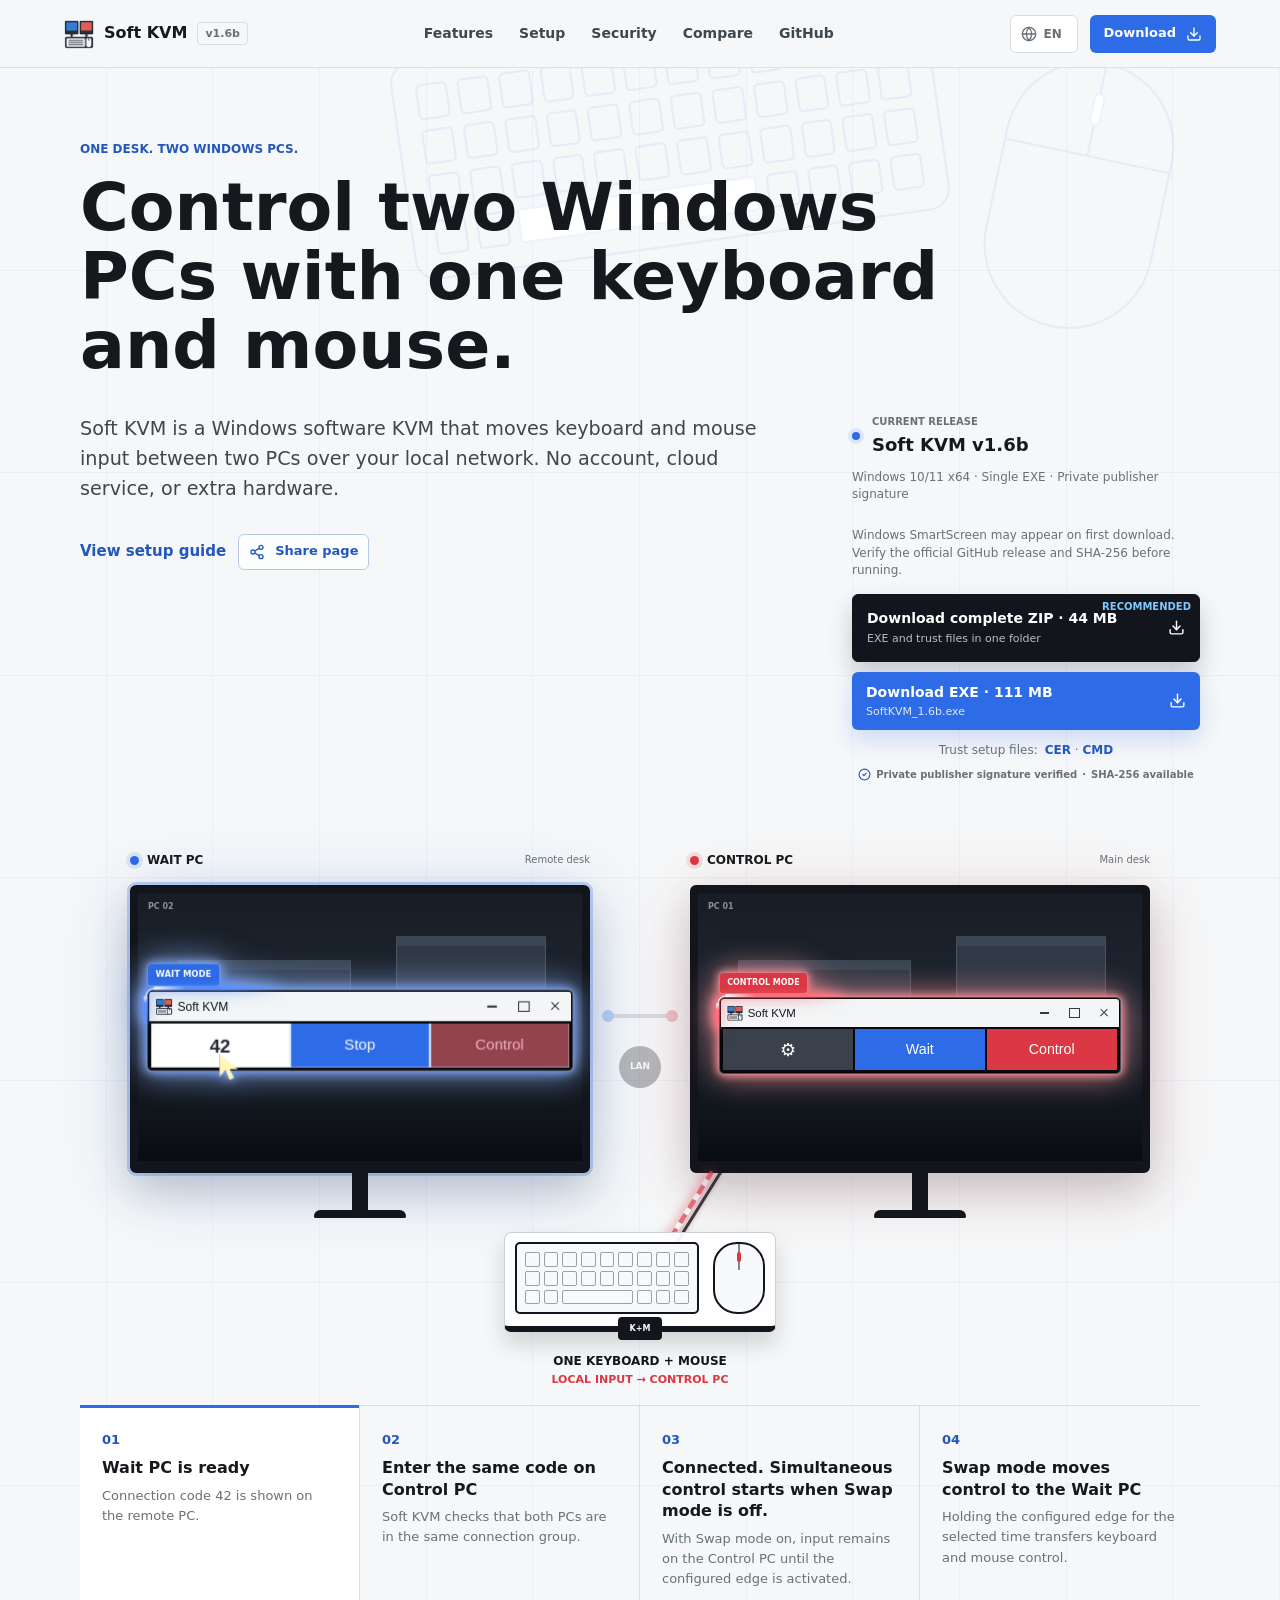
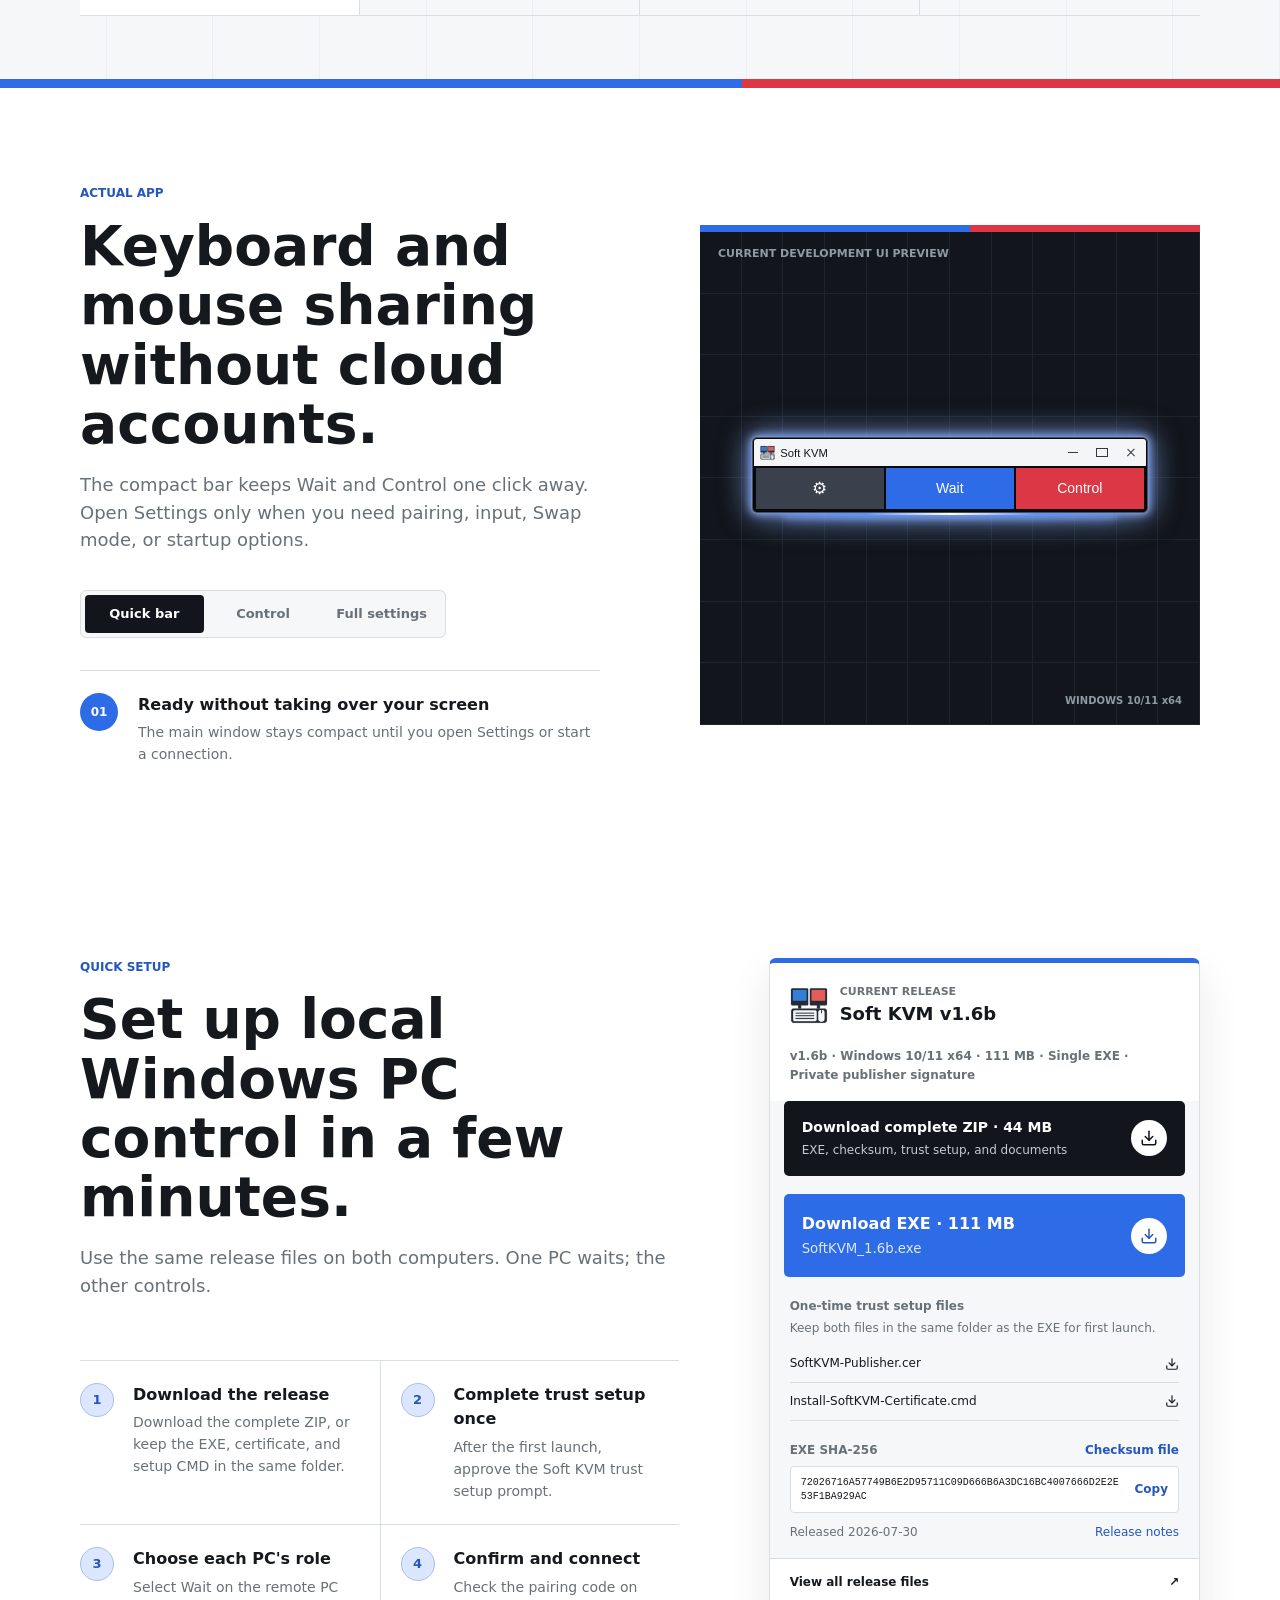
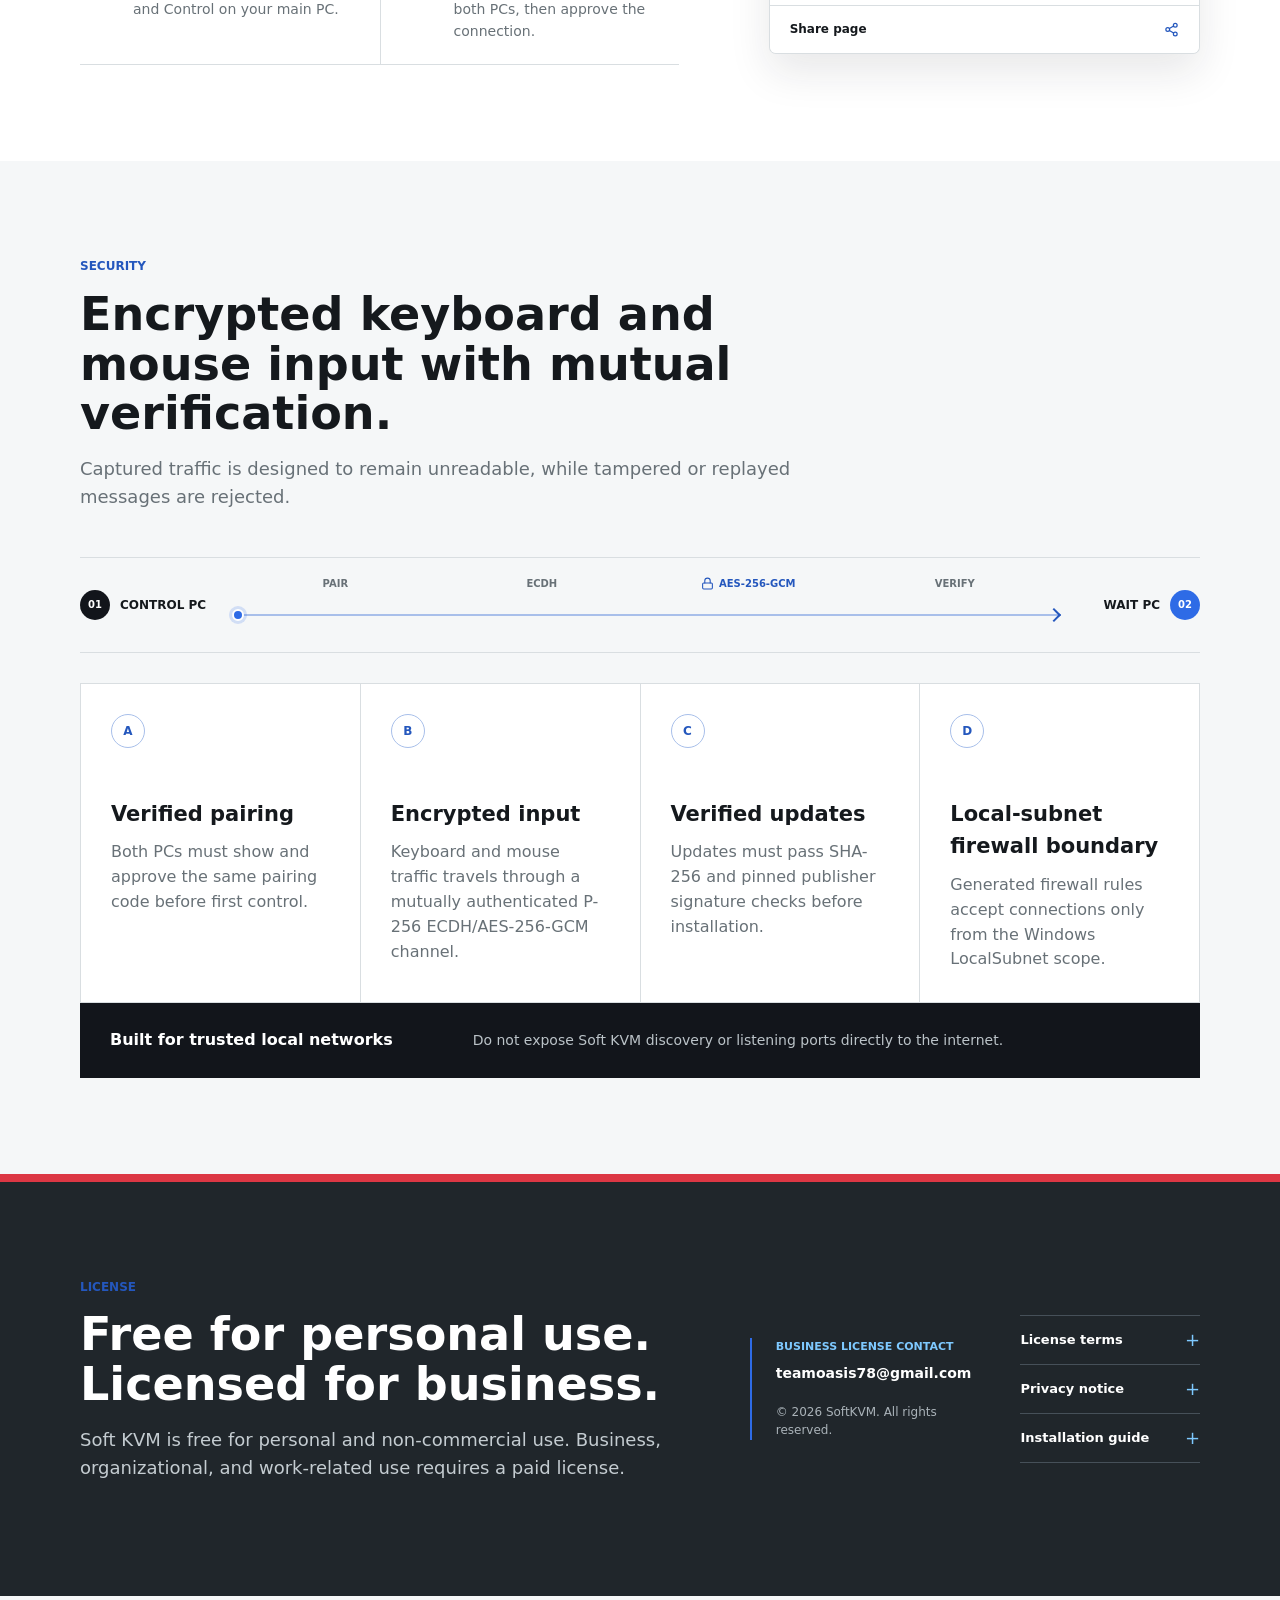
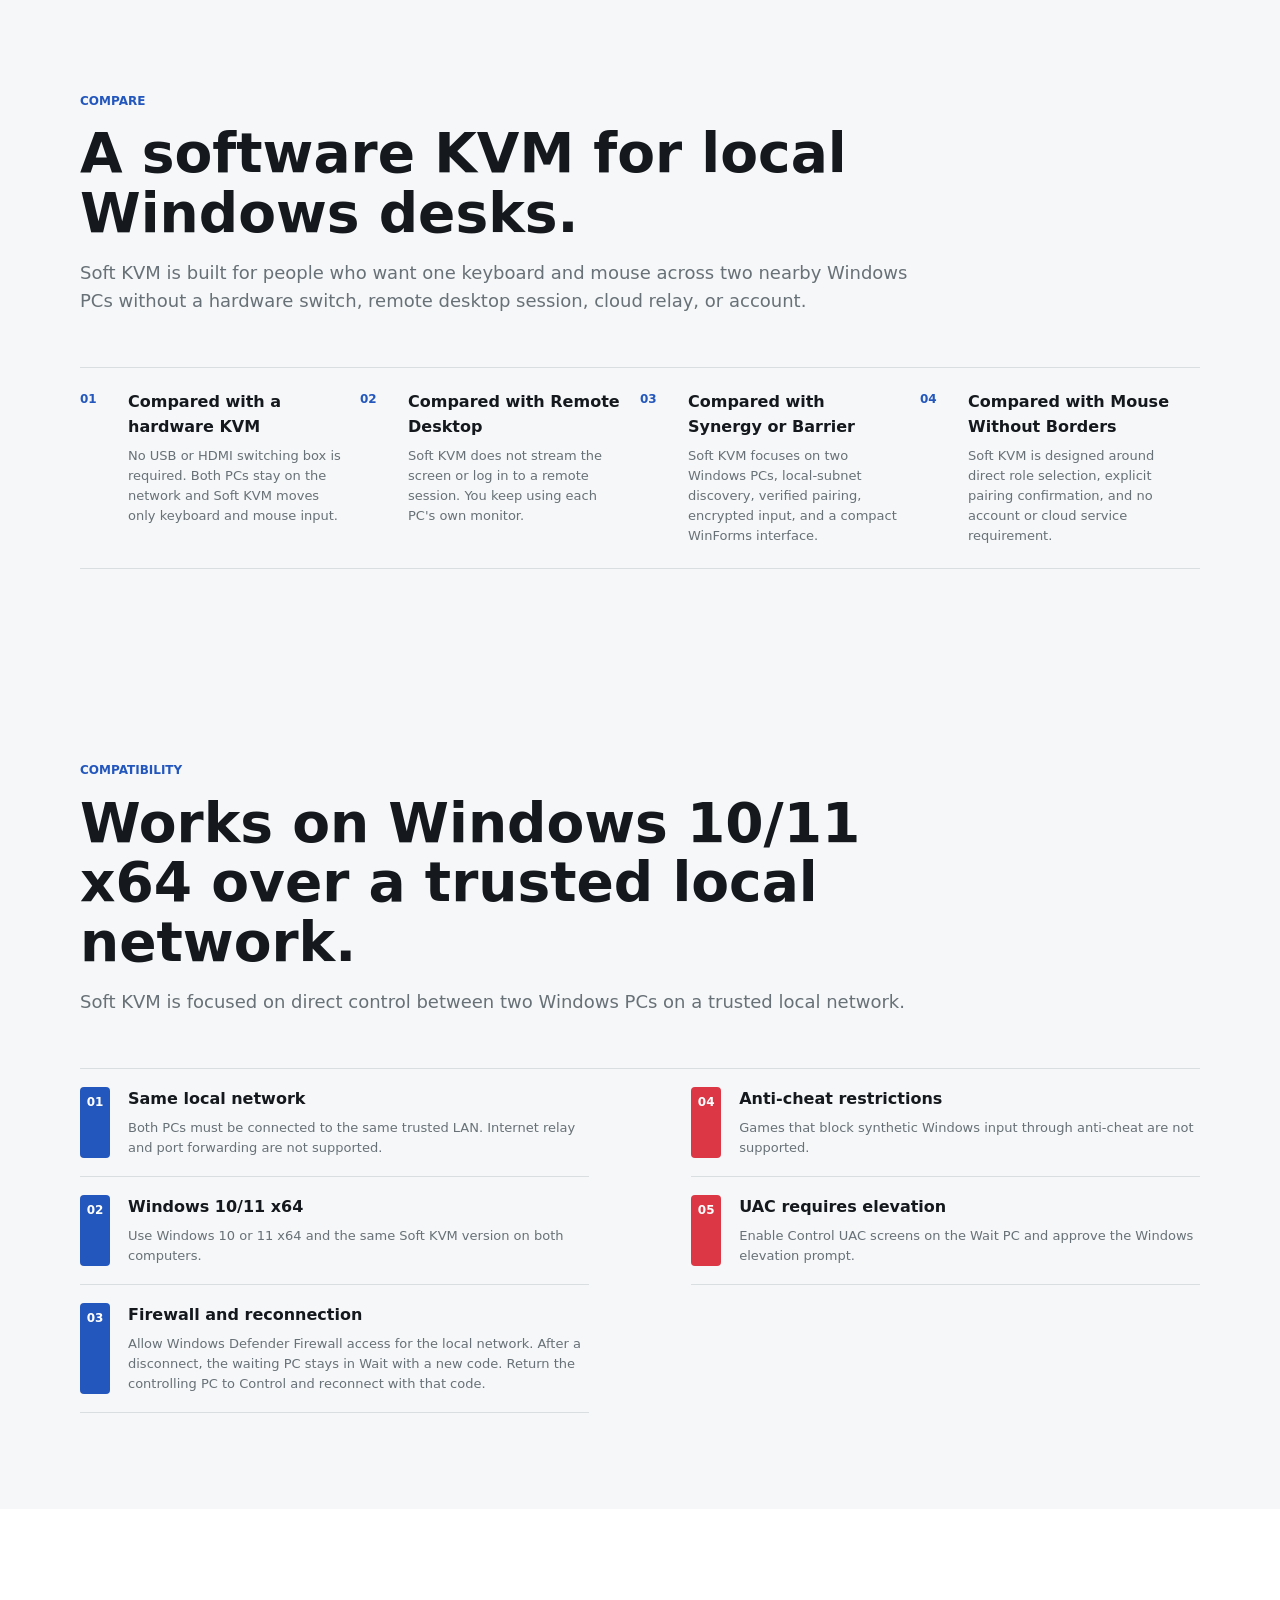
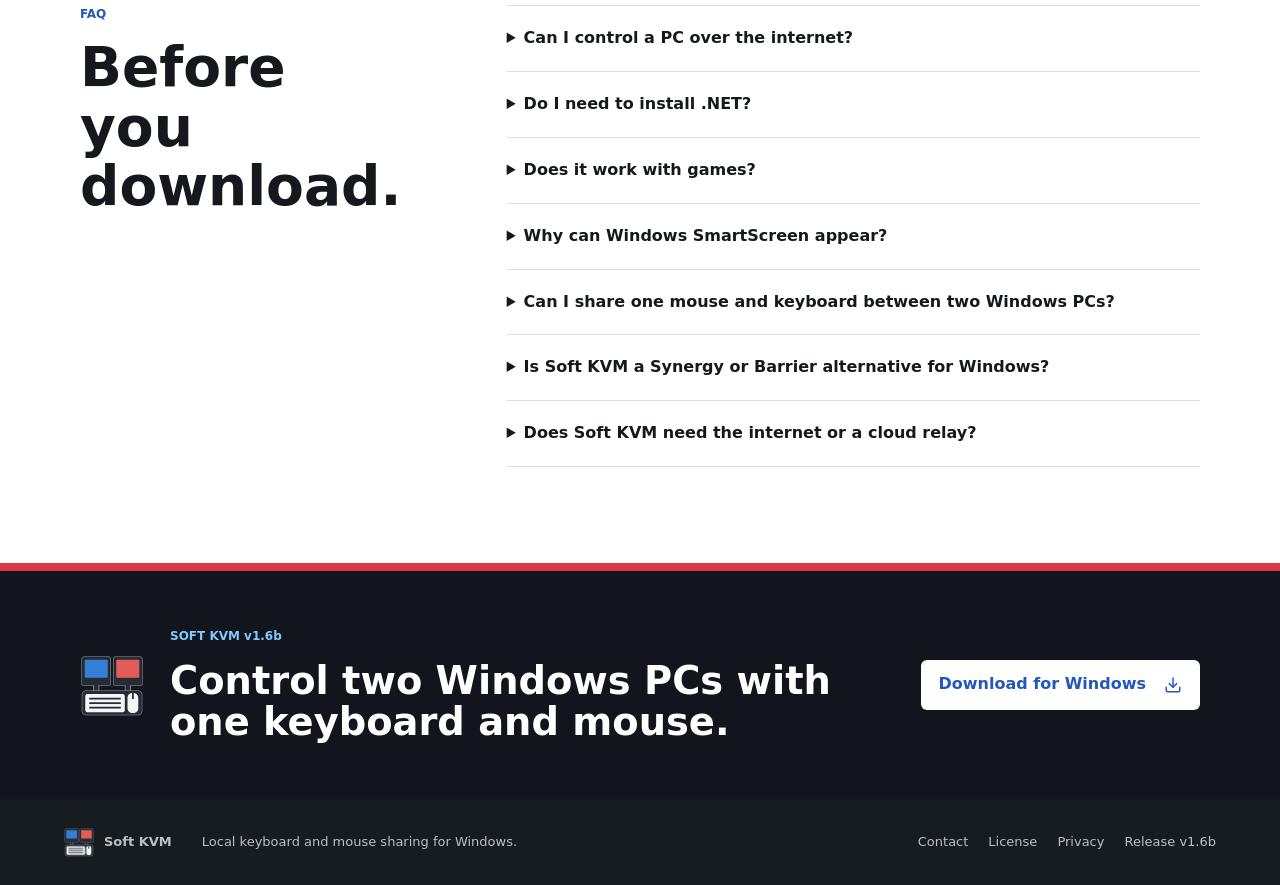
==== commit e8b704a6: "release: publish website for v1.6b" ====
--- a/index.html
+++ b/index.html
@@ -1,4 +1,4 @@
-﻿<!doctype html>
+<!doctype html>
 <html lang="en" data-page-lang="en">
 <head>
   <meta charset="utf-8">
@@ -26,7 +26,7 @@
   <meta name="theme-color" content="#f5f7f8">
   <link rel="icon" href="assets/softkvm-icon.ico">
   <link rel="stylesheet" href="styles.css?v=20260729-language-dropdown-39">
-  <script src="app.js?v=20260729-language-dropdown-39" defer></script>
+  <script src="app.js?v=20260730-release-utf8-fix" defer></script>
   <script type="application/ld+json">
   {
     "@context": "https://schema.org",
@@ -101,7 +101,7 @@
 
     <div class="header-actions">
       <button class="mobile-menu-toggle" type="button" aria-expanded="false" aria-controls="mobile-menu">
-        <span aria-hidden="true">??/span>
+        <span aria-hidden="true">☰</span>
         <span class="visually-hidden" data-i18n="nav.menu">Menu</span>
       </button>
       <div class="language-switch" aria-label="Language" data-i18n-aria-label="aria.language">
@@ -111,8 +111,8 @@
         </button>
         <div id="language-menu" class="language-menu" role="menu" hidden>
           <button type="button" role="menuitemradio" data-lang="en" aria-checked="true">English</button>
-          <button type="button" role="menuitemradio" data-lang="ko" data-lang-url="ko/" aria-checked="false">?쒓뎅??/button>
-          <button type="button" role="menuitemradio" data-lang="ja" data-lang-url="ja/" aria-checked="false">?ζ쑍沃?/button>
+          <button type="button" role="menuitemradio" data-lang="ko" data-lang-url="ko/" aria-checked="false">한국어</button>
+          <button type="button" role="menuitemradio" data-lang="ja" data-lang-url="ja/" aria-checked="false">日本語</button>
         </div>
       </div>
       <a class="header-download" href="https://github.com/TeamOasis7/SoftKVM-Releases/releases/download/v1.6b/SoftKVM_1.6b_Windows_x64.zip" target="_blank" rel="noopener noreferrer">
@@ -168,12 +168,12 @@
               </div>
             </div>
 
-            <p class="hero-release-facts" data-i18n="hero.releaseFacts">Windows 10/11 x64 쨌 Single EXE 쨌 Private publisher signature</p>
+            <p class="hero-release-facts" data-i18n="hero.releaseFacts">Windows 10/11 x64 · Single EXE · Private publisher signature</p>
             <p class="hero-release-facts" data-i18n="hero.trustNote">Windows SmartScreen may appear on first download. Verify the official GitHub release and SHA-256 before running.</p>
 
             <a class="hero-download-option bundle-option" href="https://github.com/TeamOasis7/SoftKVM-Releases/releases/download/v1.6b/SoftKVM_1.6b_Windows_x64.zip" target="_blank" rel="noopener noreferrer">
               <span>
-                <strong data-i18n="hero.zipDownload">Download complete ZIP 쨌 44 MB</strong>
+                <strong data-i18n="hero.zipDownload">Download complete ZIP · 44 MB</strong>
                 <small data-i18n="hero.zipHelp">EXE and trust files in one folder</small>
               </span>
               <svg class="download-icon" aria-hidden="true"><use href="#icon-download"></use></svg>
@@ -182,7 +182,7 @@
 
             <a class="hero-download-option primary-option" href="https://github.com/TeamOasis7/SoftKVM-Releases/releases/download/v1.6b/SoftKVM_1.6b.exe" target="_blank" rel="noopener noreferrer">
               <span>
-                <strong data-i18n="download.exeAction">Download EXE 쨌 111 MB</strong>
+                <strong data-i18n="download.exeAction">Download EXE · 111 MB</strong>
                 <small>SoftKVM_1.6b.exe</small>
               </span>
               <svg class="download-icon" aria-hidden="true"><use href="#icon-download"></use></svg>
@@ -192,14 +192,14 @@
               <span data-i18n="hero.trustHelp">Trust setup files:</span>
               <span class="hero-trust-links">
                 <a href="https://github.com/TeamOasis7/SoftKVM-Releases/releases/download/v1.6b/SoftKVM-Publisher.cer" target="_blank" rel="noopener noreferrer">CER</a>
-                <span aria-hidden="true">쨌</span>
+                <span aria-hidden="true">·</span>
                 <a href="https://github.com/TeamOasis7/SoftKVM-Releases/releases/download/v1.6b/Install-SoftKVM-Certificate.cmd" target="_blank" rel="noopener noreferrer">CMD</a>
               </span>
             </div>
             <div class="hero-assurance">
               <svg aria-hidden="true"><use href="#icon-circle-check"></use></svg>
               <span data-i18n="hero.signatureVerified">Private publisher signature verified</span>
-              <span aria-hidden="true">쨌</span>
+              <span aria-hidden="true">·</span>
               <span data-i18n="hero.hashAvailable">SHA-256 available</span>
             </div>
           </aside>
@@ -233,7 +233,7 @@
           <span class="connection-track"></span>
           <span class="connection-joined"></span>
           <span class="connection-packet packet-one">42</span>
-          <span class="connection-packet packet-two">??/span>
+          <span class="connection-packet packet-two">✓</span>
           <span class="connection-lock">LAN</span>
         </div>
 
@@ -273,7 +273,7 @@
           </div>
           <span class="input-label">
             <b data-i18n="scene.oneInput">ONE KEYBOARD + MOUSE</b>
-            <em data-input-target>LOCAL INPUT ??CONTROL PC</em>
+            <em data-input-target>LOCAL INPUT → CONTROL PC</em>
           </span>
         </div>
 
@@ -378,11 +378,11 @@
           </div>
         </div>
 
-        <p class="release-facts" data-i18n="download.facts">v1.6b 쨌 Windows 10/11 x64 쨌 111 MB 쨌 Single EXE 쨌 Private publisher signature</p>
+        <p class="release-facts" data-i18n="download.facts">v1.6b · Windows 10/11 x64 · 111 MB · Single EXE · Private publisher signature</p>
 
         <a class="bundle-download" href="https://github.com/TeamOasis7/SoftKVM-Releases/releases/download/v1.6b/SoftKVM_1.6b_Windows_x64.zip" target="_blank" rel="noopener noreferrer">
           <span>
-            <strong data-i18n="download.bundleAction">Download complete ZIP 쨌 44 MB</strong>
+            <strong data-i18n="download.bundleAction">Download complete ZIP · 44 MB</strong>
             <small data-i18n="download.bundleContents">EXE, checksum, trust setup, and documents</small>
           </span>
           <span class="download-mark" aria-hidden="true">
@@ -392,7 +392,7 @@
 
         <a class="release-main" href="https://github.com/TeamOasis7/SoftKVM-Releases/releases/download/v1.6b/SoftKVM_1.6b.exe" target="_blank" rel="noopener noreferrer">
           <span>
-            <strong data-i18n="download.exeAction">Download EXE 쨌 111 MB</strong>
+            <strong data-i18n="download.exeAction">Download EXE · 111 MB</strong>
             <small>SoftKVM_1.6b.exe</small>
           </span>
           <span class="download-mark" aria-hidden="true">
@@ -431,7 +431,7 @@
         <div class="download-panel-actions">
           <a class="all-files" href="https://github.com/TeamOasis7/SoftKVM-Releases/releases/tag/v1.6b" target="_blank" rel="noopener noreferrer">
             <span data-i18n="download.allFiles">View all release files</span>
-            <span aria-hidden="true">??/span>
+            <span aria-hidden="true">↗</span>
           </a>
           <button class="panel-share" type="button" data-share-page aria-label="Share this page" data-i18n-aria-label="aria.sharePage">
             <span data-share-label data-i18n="hero.share">Share page</span>
@@ -510,7 +510,7 @@
       <div class="license-contact">
         <span data-i18n="license.contactLabel">BUSINESS LICENSE CONTACT</span>
         <a href="mailto:teamoasis78@gmail.com?subject=Soft%20KVM%20business%20license">teamoasis78@gmail.com</a>
-        <p>짤 2026 SoftKVM. All rights reserved.</p>
+        <p>© 2026 SoftKVM. All rights reserved.</p>
       </div>
       <nav class="license-documents" aria-label="License documents" data-i18n-aria-label="aria.licenseDocuments">
         <button type="button" data-doc-trigger="license" data-doc-source="docs/LICENSE.txt" data-doc-title-key="license.terms" aria-expanded="false" aria-controls="license-document-panel">
@@ -529,7 +529,7 @@
       <div id="license-document-panel" class="license-document-panel" hidden>
         <div class="license-document-head">
           <strong data-doc-title></strong>
-          <button type="button" data-doc-close aria-label="Close document">횞</button>
+          <button type="button" data-doc-close aria-label="Close document">×</button>
         </div>
         <pre data-doc-panel data-i18n="license.loading">Loading document...</pre>
       </div>
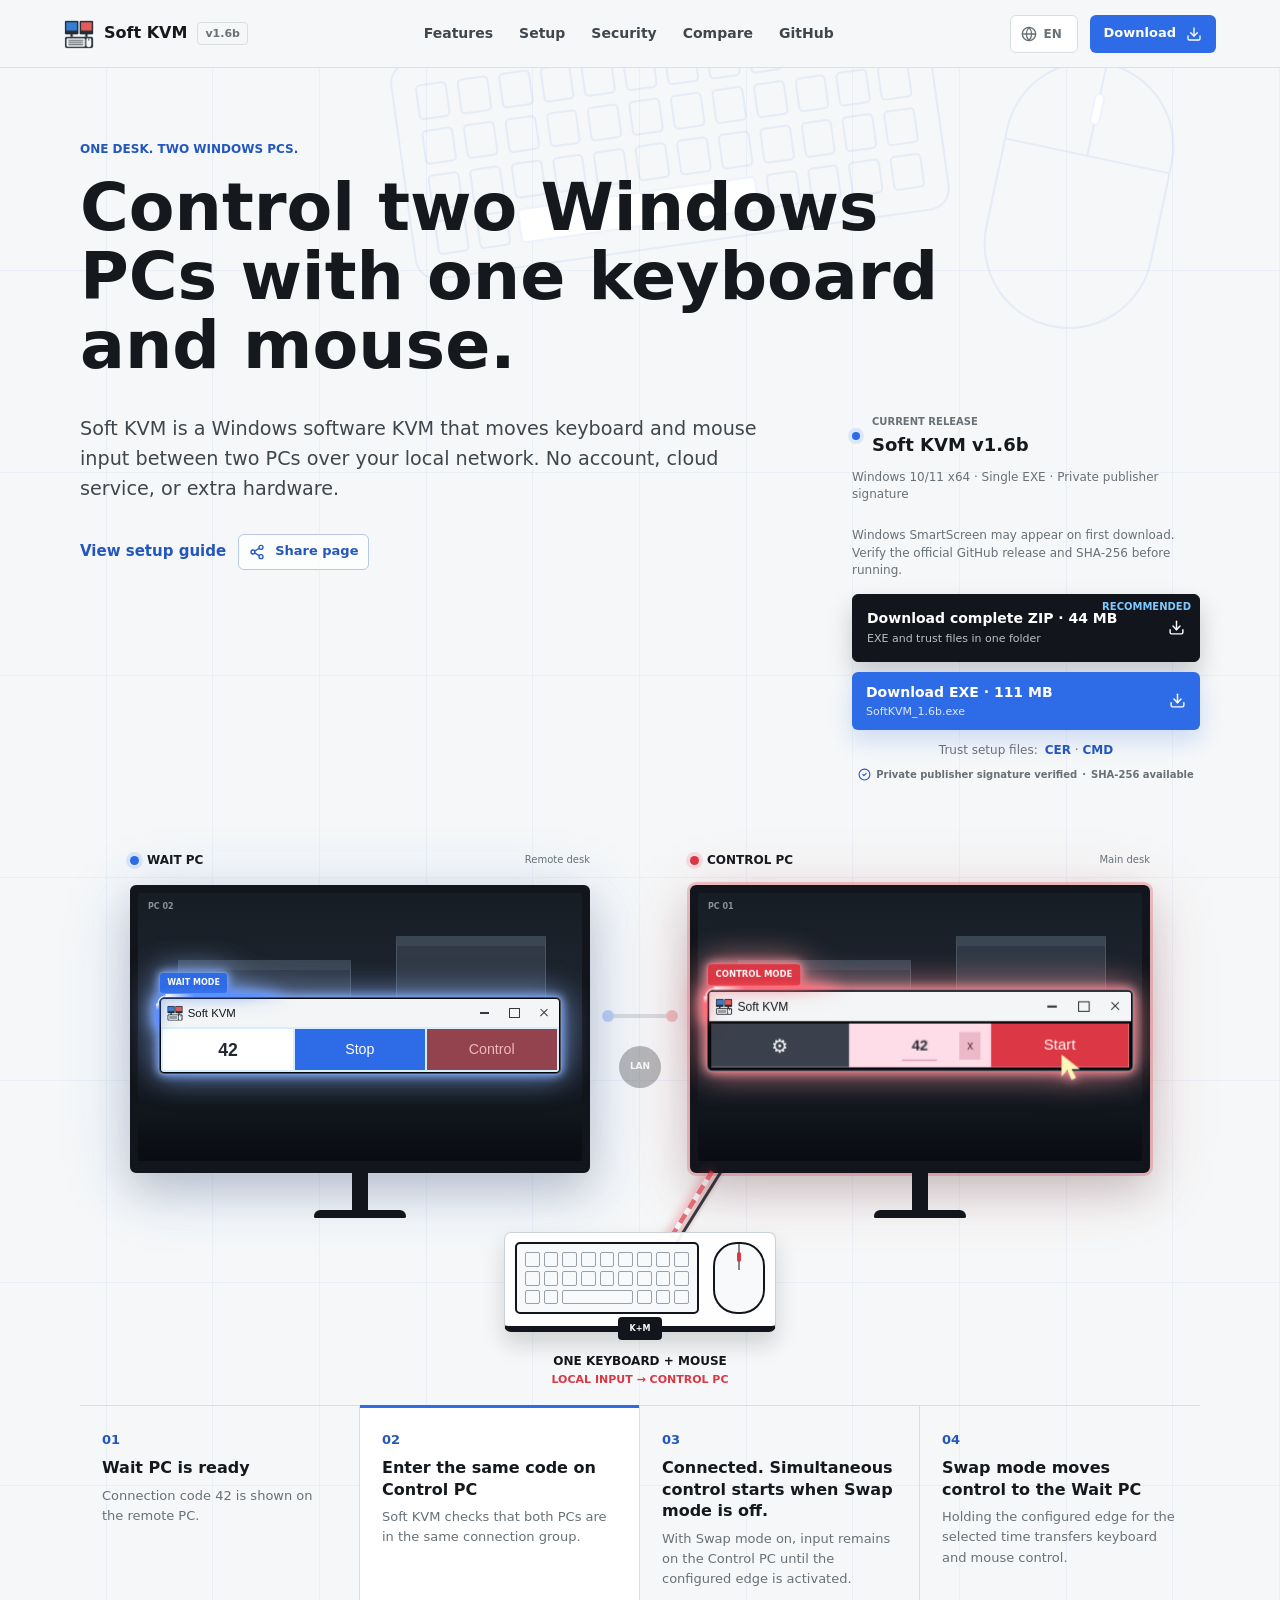
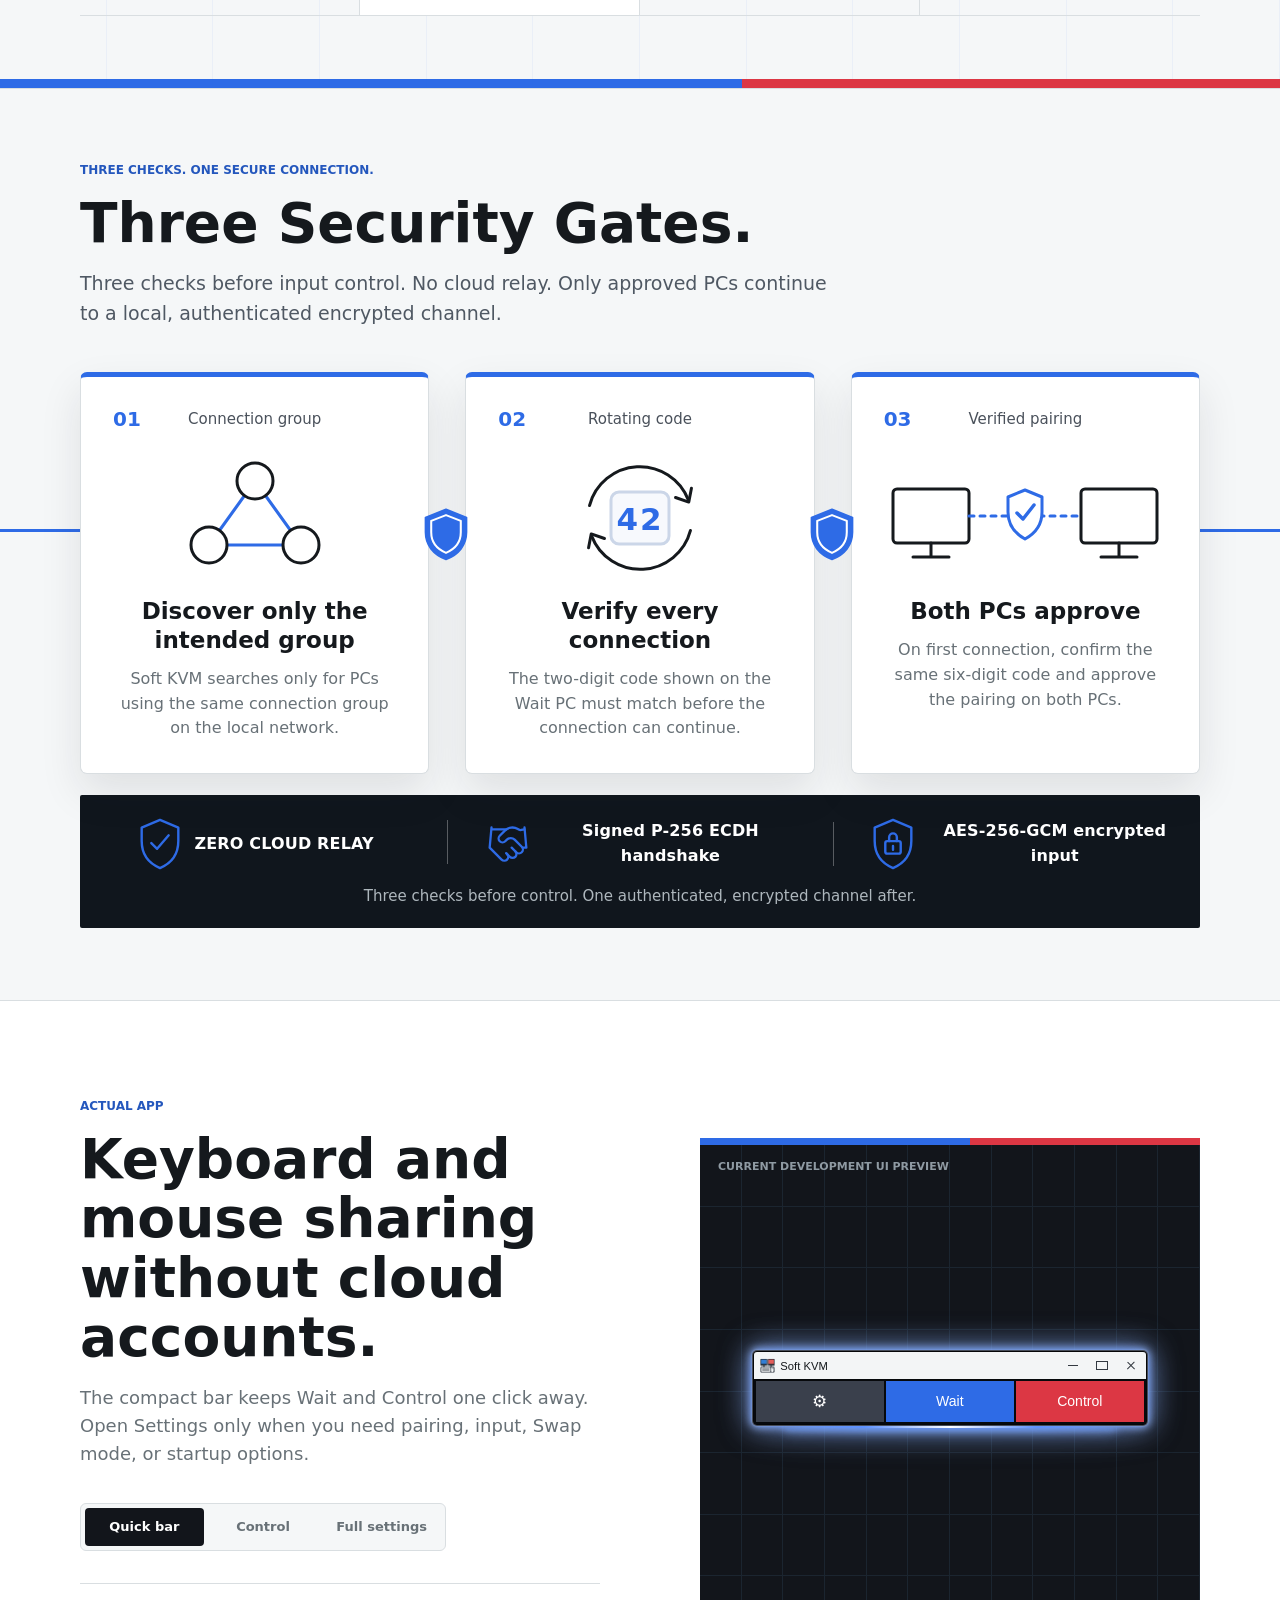
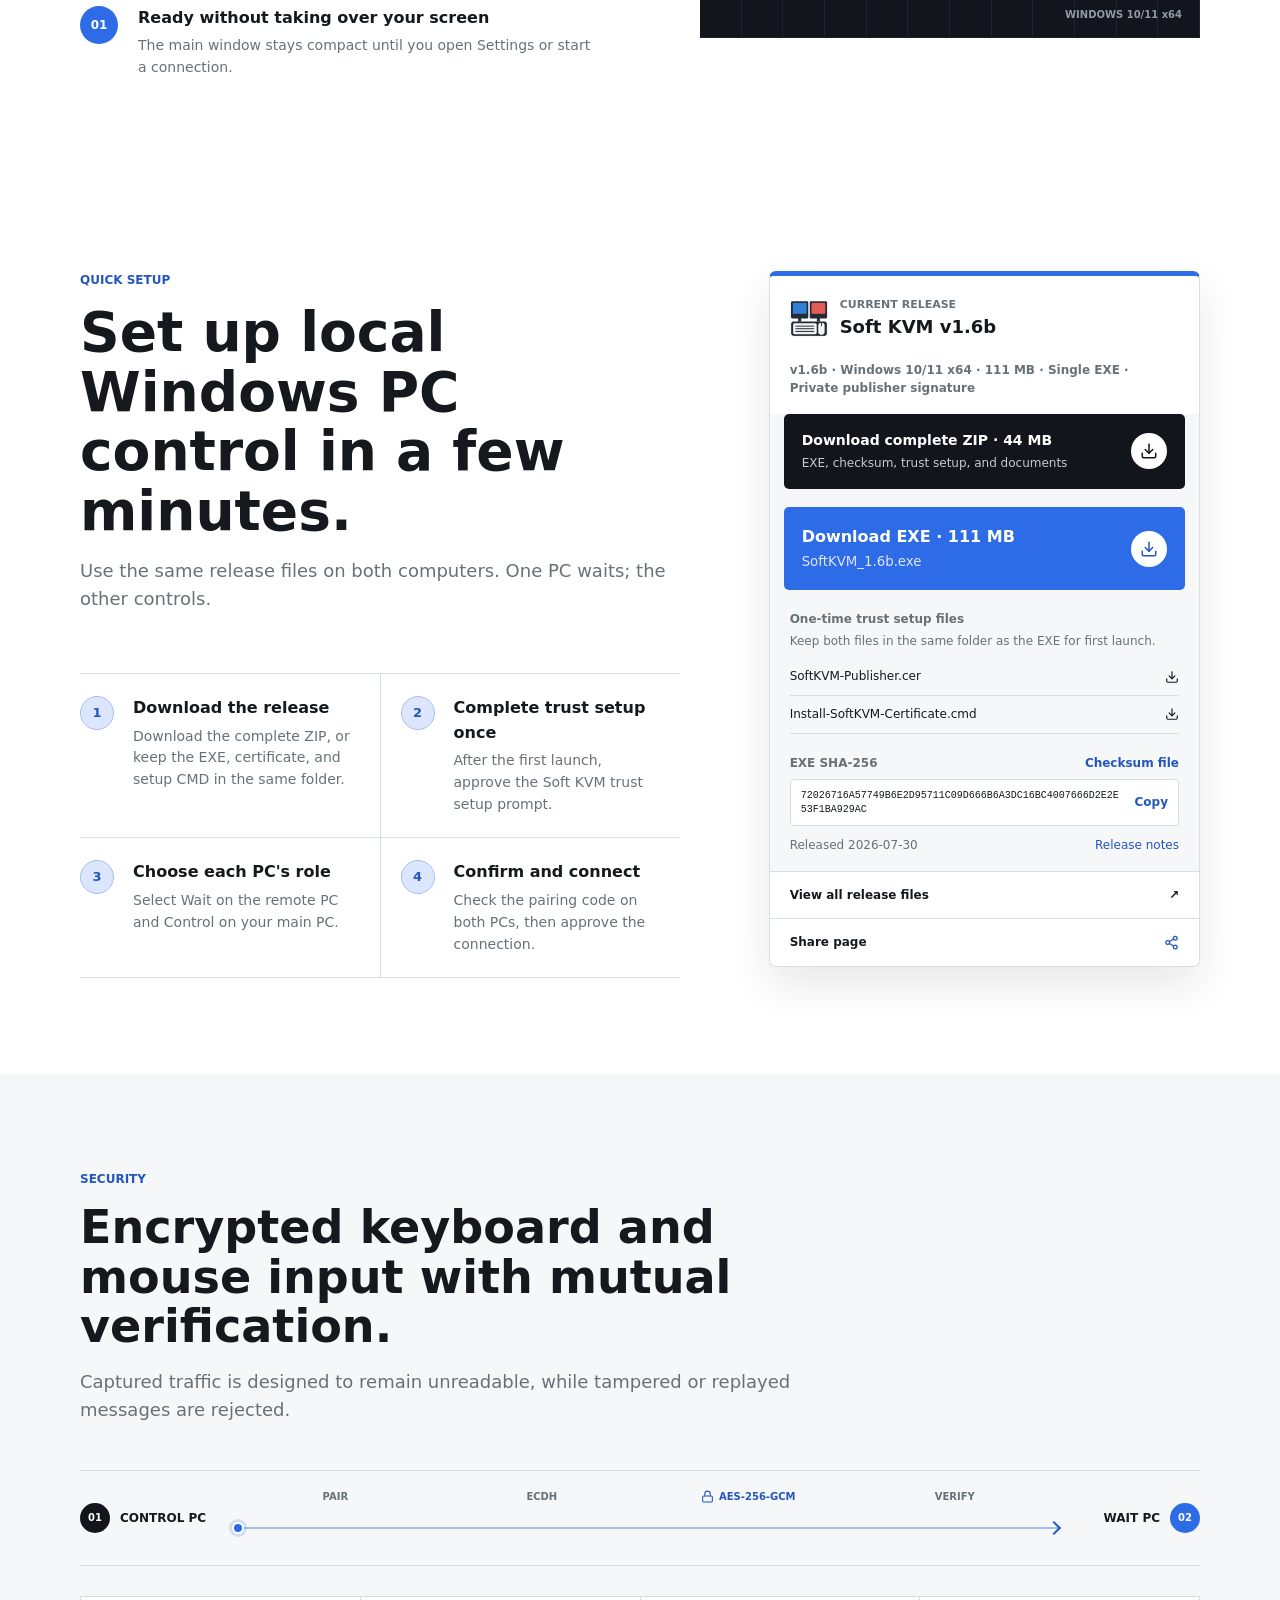
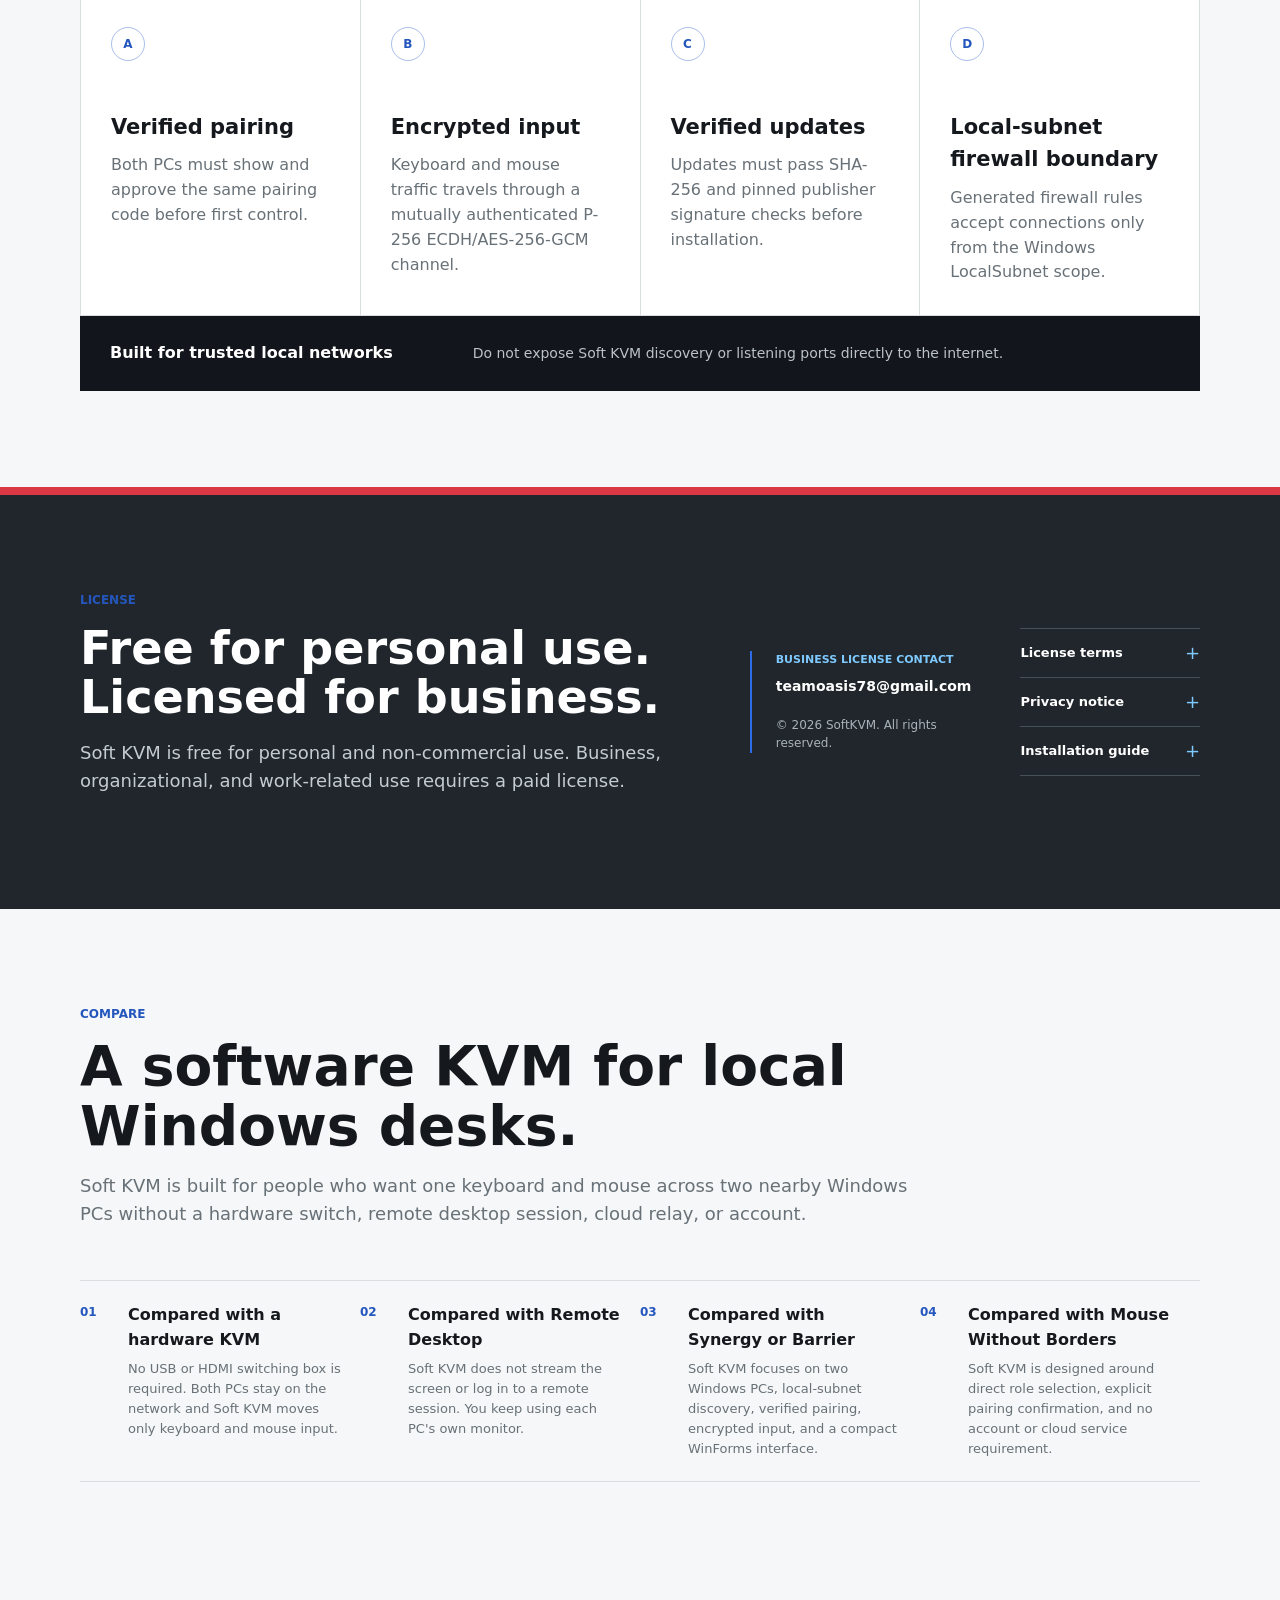
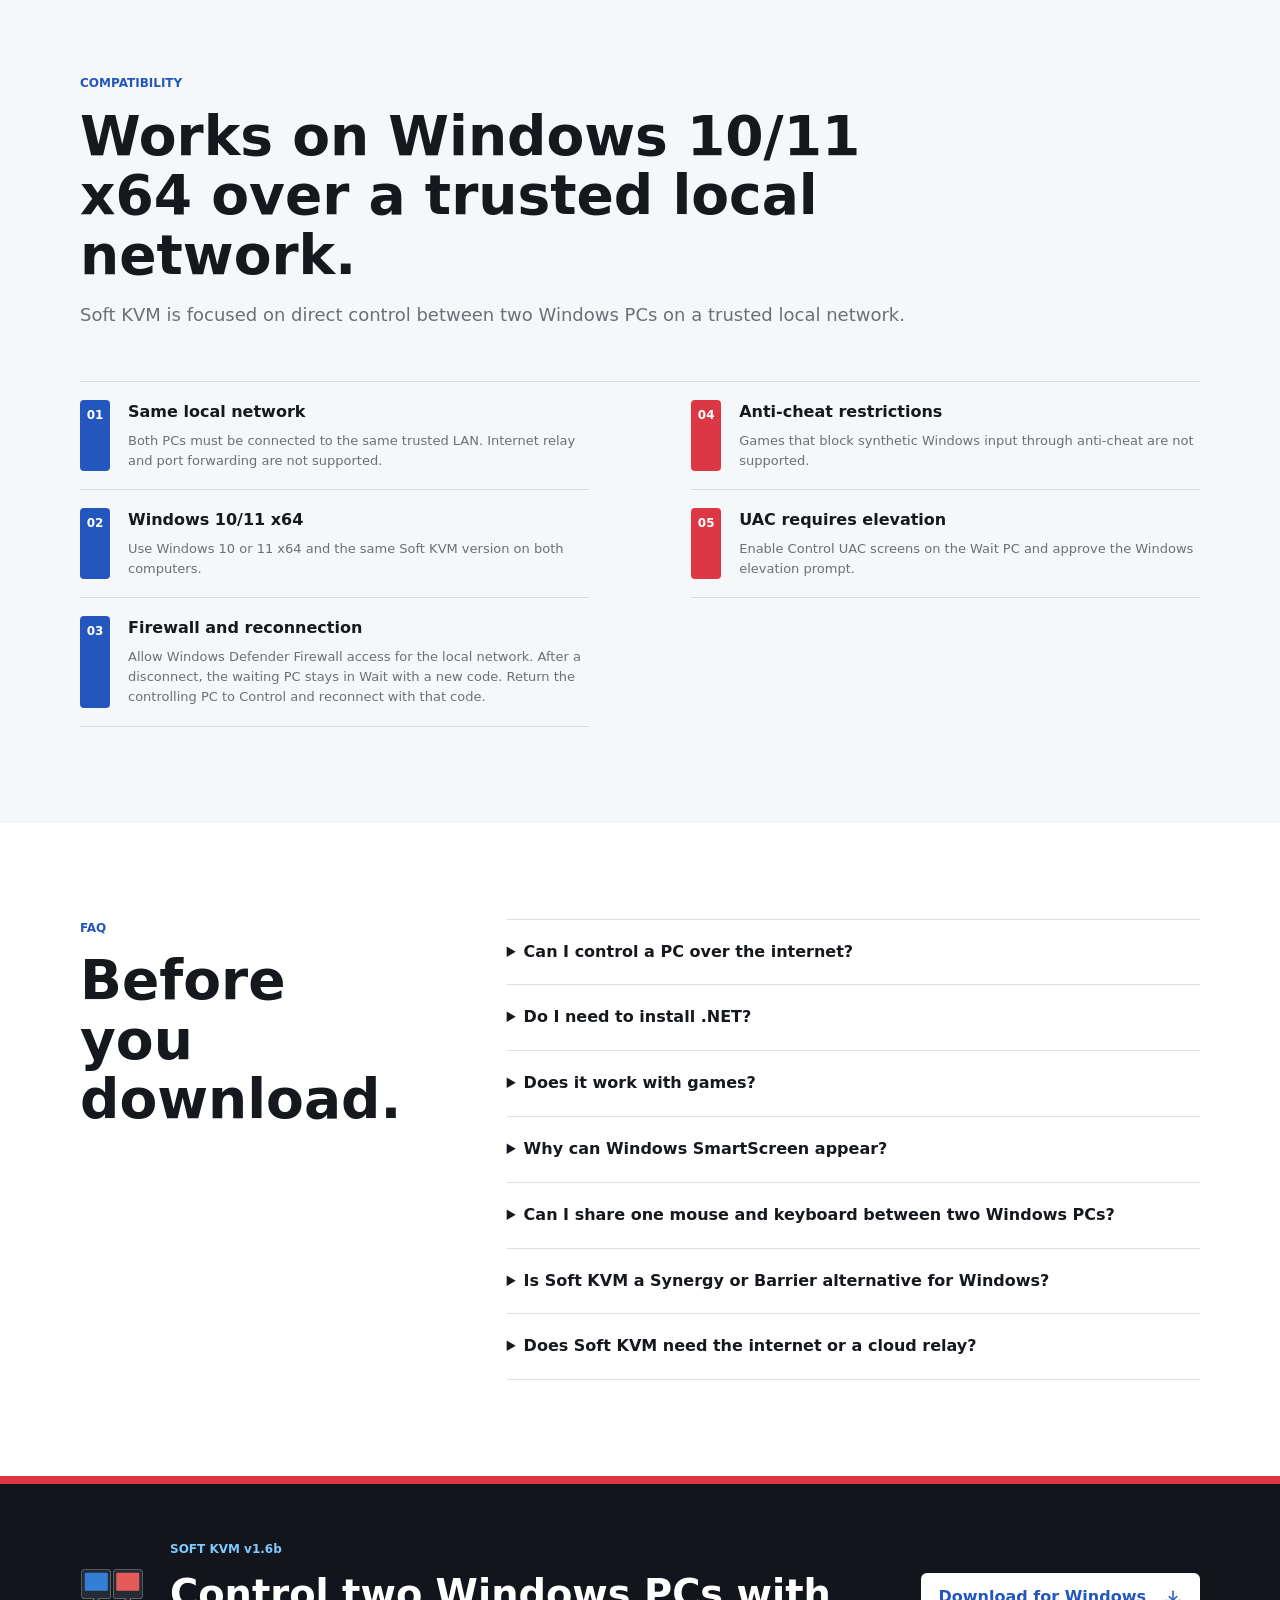
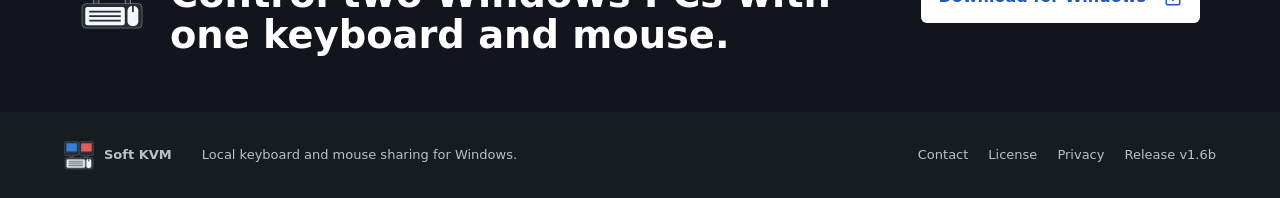
==== commit 5448291f: "release: publish website for v1.6b" ====
--- a/index.html
+++ b/index.html
@@ -303,6 +303,90 @@
       </div>
     </section>
 
+    <section id="security-gates" class="section security-gates-section">
+      <div class="security-gates-intro reveal">
+        <p class="eyebrow" data-i18n="gates.eyebrow">THREE CHECKS. ONE SECURE CONNECTION.</p>
+        <h2 data-i18n="gates.title">Three Security Gates.</h2>
+        <p data-i18n="gates.lead">Three checks before input control. No cloud relay. Only approved PCs continue to a local, authenticated encrypted channel.</p>
+      </div>
+
+      <ol class="security-gates" aria-label="Three security gates before input control" data-i18n-aria-label="aria.securityGates">
+        <li class="security-gate reveal">
+          <div class="gate-heading">
+            <span class="gate-number">01</span>
+            <span class="gate-technical" data-i18n="gates.group.technical">Connection group</span>
+          </div>
+          <svg class="gate-visual" viewBox="0 0 200 120" aria-hidden="true">
+            <path class="gate-accent" d="M54 88 100 24l46 64M54 88h92"></path>
+            <circle class="gate-node" cx="100" cy="24" r="18"></circle>
+            <circle class="gate-node" cx="54" cy="88" r="18"></circle>
+            <circle class="gate-node" cx="146" cy="88" r="18"></circle>
+          </svg>
+          <span class="gate-shield" aria-hidden="true">
+            <svg viewBox="0 0 56 64"><path class="gate-shield-fill" d="M28 2 53 12v18c0 15-9 27-25 33C12 57 3 45 3 30V12Z"></path><path class="gate-shield-inset" d="M28 9 46 16v14c0 11-6 20-18 25-12-5-18-14-18-25V16Z"></path></svg>
+          </span>
+          <h3 data-i18n="gates.group.title">Discover only the intended group</h3>
+          <p data-i18n="gates.group.body">Soft KVM searches only for PCs using the same connection group on the local network.</p>
+        </li>
+        <li class="security-gate reveal">
+          <div class="gate-heading">
+            <span class="gate-number">02</span>
+            <span class="gate-technical" data-i18n="gates.code.technical">Rotating code</span>
+          </div>
+          <svg class="gate-visual gate-code-visual" viewBox="0 0 200 120" aria-hidden="true">
+            <g class="gate-code-arrows" transform="rotate(15 100 60)">
+              <path class="gate-ink" d="M48 61a52 52 0 0 1 94-31"></path>
+              <path class="gate-ink" d="m142 18 1 14-14-1"></path>
+              <path class="gate-ink" d="M152 59a52 52 0 0 1-94 31"></path>
+              <path class="gate-ink" d="m58 102-1-14 14 1"></path>
+            </g>
+            <rect class="gate-code-frame" x="71" y="34" width="58" height="52" rx="8"></rect>
+            <text x="100" y="72" text-anchor="middle">42</text>
+          </svg>
+          <span class="gate-shield" aria-hidden="true">
+            <svg viewBox="0 0 56 64"><path class="gate-shield-fill" d="M28 2 53 12v18c0 15-9 27-25 33C12 57 3 45 3 30V12Z"></path><path class="gate-shield-inset" d="M28 9 46 16v14c0 11-6 20-18 25-12-5-18-14-18-25V16Z"></path></svg>
+          </span>
+          <h3 data-i18n="gates.code.title">Verify every connection</h3>
+          <p data-i18n="gates.code.body">The two-digit code shown on the Wait PC must match before the connection can continue.</p>
+        </li>
+        <li class="security-gate reveal">
+          <div class="gate-heading">
+            <span class="gate-number">03</span>
+            <span class="gate-technical" data-i18n="gates.pair.technical">Verified pairing</span>
+          </div>
+          <svg class="gate-visual gate-pair-visual" viewBox="0 0 280 120" aria-hidden="true">
+            <rect class="gate-ink" x="8" y="31" width="76" height="54" rx="4"></rect>
+            <path class="gate-ink" d="M46 85v14m-18 0h36"></path>
+            <rect class="gate-ink" x="196" y="31" width="76" height="54" rx="4"></rect>
+            <path class="gate-ink" d="M234 85v14m-18 0h36"></path>
+            <path class="gate-pair-link" d="M84 58h42m28 0h42"></path>
+            <path class="gate-pair-shield" d="M140 32 157 39v15c0 12-6 21-17 27-11-6-17-15-17-27V39Z"></path>
+            <path class="gate-pair-check" d="m132 55 6 6 11-14"></path>
+          </svg>
+          <h3 data-i18n="gates.pair.title">Both PCs approve</h3>
+          <p data-i18n="gates.pair.body">On first connection, confirm the same six-digit code and approve the pairing on both PCs.</p>
+        </li>
+      </ol>
+
+      <div class="security-gates-channel reveal">
+        <div class="gate-channel-facts" aria-label="Local authenticated encryption" data-i18n-aria-label="aria.gatesChannel">
+          <strong class="gate-channel-item">
+            <svg class="gate-channel-icon" viewBox="0 0 48 56" aria-hidden="true"><path d="M24 3 43 11v14c0 13-7 23-19 28C12 48 5 38 5 25V11Z"></path><path d="m15 27 6 6 12-14"></path></svg>
+            <span data-i18n="gates.channel.zeroCloud">ZERO CLOUD RELAY</span>
+          </strong>
+          <span class="gate-channel-item">
+            <svg class="gate-channel-icon gate-handshake-icon" viewBox="0 0 24 24" aria-hidden="true"><path d="m11 17 2 2a1 1 0 1 0 3-3"></path><path d="m14 14 2.5 2.5a1 1 0 1 0 3-3l-3.88-3.88a3 3 0 0 0-4.24 0l-.88.88a1 1 0 1 1-3-3l2.81-2.81a5.79 5.79 0 0 1 7.06-.87l.47.28a2 2 0 0 0 1.42.25L21 4"></path><path d="m21 3 1 11h-2M3 3 2 14l6.5 6.5a1 1 0 1 0 3-3M3 4h8"></path></svg>
+            <span data-i18n="gates.channel.handshake">Signed P-256 ECDH handshake</span>
+          </span>
+          <span class="gate-channel-item">
+            <svg class="gate-channel-icon" viewBox="0 0 48 56" aria-hidden="true"><path d="M24 3 43 11v14c0 13-7 23-19 28C12 48 5 38 5 25V11Z"></path><rect x="16" y="25" width="16" height="13" rx="2"></rect><path d="M20 25v-4a4 4 0 0 1 8 0v4m-4 5v4"></path></svg>
+            <span data-i18n="gates.channel.encryption">AES-256-GCM encrypted input</span>
+          </span>
+        </div>
+        <p data-i18n="gates.channel.summary">Three checks before control. One authenticated, encrypted channel after.</p>
+      </div>
+    </section>
+
     <section id="features" class="section product-tour">
       <div class="tour-copy reveal">
         <p class="eyebrow" data-i18n="tour.eyebrow">ACTUAL APP</p>
--- a/styles.css
+++ b/styles.css
@@ -2036,6 +2036,324 @@
   font-size: 18px;
 }
 
+.security-gates-section {
+  position: relative;
+  padding-top: 72px;
+  padding-inline: var(--content-gutter);
+  padding-bottom: 72px;
+  background: var(--canvas);
+  border-top: 1px solid var(--line);
+  border-bottom: 1px solid var(--line);
+  overflow: hidden;
+}
+
+.security-gates-intro {
+  max-width: 860px;
+}
+
+.security-gates-intro h2 {
+  max-width: 780px;
+}
+
+.security-gates-intro > p:last-child {
+  max-width: 760px;
+  margin-bottom: 0;
+  color: #4f5863;
+  font-size: 19px;
+}
+
+.security-gates {
+  position: relative;
+  display: grid;
+  grid-template-columns: repeat(3, minmax(0, 1fr));
+  gap: 36px;
+  margin: 44px 0 0;
+  padding: 0;
+  list-style: none;
+  overflow: visible;
+}
+
+.security-gates::before,
+.security-gates::after {
+  content: "";
+  position: absolute;
+  top: 157px;
+  width: var(--content-gutter);
+  height: 3px;
+  background: var(--blue);
+}
+
+.security-gates::before {
+  left: calc(0px - var(--content-gutter));
+}
+
+.security-gates::after {
+  right: calc(0px - var(--content-gutter));
+}
+
+.security-gate {
+  position: relative;
+  min-width: 0;
+  min-height: 364px;
+  padding: 27px 32px 32px;
+  border: 1px solid var(--line);
+  border-top: 5px solid var(--blue);
+  border-radius: 7px;
+  background: white;
+  box-shadow: 0 18px 42px rgba(26, 34, 39, 0.1);
+}
+
+.security-gate:nth-child(1) {
+  z-index: 3;
+}
+
+.security-gate:nth-child(2) {
+  z-index: 2;
+}
+
+.security-gate:nth-child(3) {
+  z-index: 1;
+}
+
+.security-gate:not(:last-child)::after {
+  content: "";
+  position: absolute;
+  z-index: 3;
+  top: 156px;
+  right: -37px;
+  width: 36px;
+  height: 3px;
+  background: var(--blue);
+}
+
+.gate-heading {
+  display: grid;
+  grid-template-columns: 42px 1fr 42px;
+  align-items: center;
+  gap: 10px;
+}
+
+.gate-number {
+  color: var(--blue);
+  font-size: 20px;
+  font-weight: 800;
+}
+
+.gate-technical {
+  grid-column: 2;
+  color: #4a515b;
+  font-size: 15px;
+  font-weight: 500;
+  text-align: center;
+}
+
+.gate-visual {
+  display: block;
+  width: 200px;
+  height: 120px;
+  margin: 22px auto 20px;
+  fill: none;
+  stroke: var(--ink);
+  stroke-width: 3;
+  stroke-linecap: round;
+  stroke-linejoin: round;
+}
+
+.gate-code-visual,
+.gate-pair-visual {
+  margin-top: 50px;
+  margin-bottom: -8px;
+  transform: translateY(-27px);
+}
+
+.gate-pair-visual {
+  width: min(280px, 100%);
+}
+
+.gate-accent,
+.gate-pair-link {
+  stroke: var(--blue);
+}
+
+.gate-node {
+  fill: white;
+  stroke: var(--ink);
+}
+
+.gate-code-visual .gate-ink,
+.gate-pair-visual .gate-ink {
+  stroke: var(--ink);
+}
+
+.gate-code-frame {
+  fill: #f7f9fd;
+  stroke: #cbd6e8;
+}
+
+.gate-code-visual text {
+  fill: var(--blue);
+  stroke: none;
+  font-family: "Segoe UI", system-ui, sans-serif;
+  font-size: 31px;
+  font-weight: 850;
+  letter-spacing: 2px;
+}
+
+.gate-pair-link {
+  stroke-dasharray: 5 6;
+}
+
+.gate-pair-shield {
+  fill: white;
+  stroke: var(--blue);
+}
+
+.gate-pair-check {
+  stroke: var(--blue);
+  stroke-width: 3.5;
+}
+
+.gate-shield {
+  position: absolute;
+  z-index: 5;
+  top: 130px;
+  right: -41px;
+  display: grid;
+  place-items: center;
+  width: 46px;
+  height: 54px;
+  background: transparent;
+}
+
+.gate-shield svg {
+  width: 46px;
+  height: 54px;
+  stroke-linecap: round;
+  stroke-linejoin: round;
+}
+
+.gate-shield-fill {
+  fill: var(--blue);
+  stroke: var(--blue);
+  stroke-width: 2;
+}
+
+.gate-shield-inset {
+  fill: none;
+  stroke: white;
+  stroke-width: 2.5;
+}
+
+.security-gate h3 {
+  margin: 0 0 12px;
+  font-size: 23px;
+  line-height: 1.25;
+  text-align: center;
+}
+
+.security-gate p {
+  max-width: 300px;
+  margin: 0;
+  margin-inline: auto;
+  color: var(--muted);
+  font-size: 16px;
+  line-height: 1.55;
+  text-align: center;
+}
+
+.security-gates-channel {
+  margin-top: 21px;
+  margin-inline: 0;
+  padding: 22px 0 20px;
+  color: white;
+  background: #10161d;
+  border-radius: 2px;
+}
+
+.gate-channel-facts {
+  display: grid;
+  grid-template-columns: repeat(3, minmax(0, 1fr));
+  column-gap: 36px;
+  align-items: center;
+}
+
+.gate-channel-facts > * {
+  position: relative;
+  box-sizing: border-box;
+  width: 100%;
+  min-height: 50px;
+  padding: 0 18px;
+  text-align: center;
+}
+
+.gate-channel-facts > *:first-child {
+  color: white;
+}
+
+.gate-channel-facts > *:not(:last-child)::after {
+  content: "";
+  position: absolute;
+  top: 3px;
+  right: -19px;
+  width: 1px;
+  height: 44px;
+  background: rgba(255, 255, 255, 0.3);
+}
+
+.gate-channel-item {
+  display: flex;
+  align-items: center;
+  justify-content: center;
+  gap: 11px;
+  min-width: 0;
+  font-size: 16px;
+  font-weight: 600;
+  letter-spacing: 0.01em;
+}
+
+.gate-channel-item > span {
+  min-width: 0;
+}
+
+.gate-channel-icon {
+  flex: 0 0 auto;
+  width: 48px;
+  height: 54px;
+  fill: none;
+  stroke: var(--blue);
+  stroke-width: 2.5;
+  stroke-linecap: round;
+  stroke-linejoin: round;
+}
+
+.gate-handshake-icon {
+  width: 50px;
+  height: 44px;
+  stroke-width: 1.25;
+}
+
+.security-gates-channel p {
+  margin: 14px 0 0;
+  color: #aeb7bd;
+  font-size: 15px;
+  text-align: center;
+}
+
+html[lang="ko"] .security-gates-intro,
+html[lang="ko"] .security-gate {
+  word-break: keep-all;
+  overflow-wrap: break-word;
+}
+
+html[lang="ja"] .gate-channel-item {
+  font-size: 15px;
+}
+
+html[lang="ja"] .security-gates-intro h2 {
+  max-width: 100%;
+  overflow-wrap: anywhere;
+}
+
 .product-tour {
   display: grid;
   grid-template-columns: minmax(380px, 548px) minmax(420px, 500px);
@@ -3197,6 +3515,81 @@
     width: 100%;
   }
 
+  .security-gates {
+    grid-template-columns: 1fr;
+  }
+
+  .security-gates::before,
+  .security-gates::after {
+    content: none;
+  }
+
+  .security-gate {
+    display: grid;
+    grid-template-columns: 100px minmax(0, 1fr);
+    grid-template-areas:
+      "heading heading"
+      "visual title"
+      "visual body";
+    column-gap: 22px;
+    min-height: 0;
+  }
+
+  .security-gate:not(:last-child)::after {
+    top: auto;
+    right: auto;
+    bottom: -21px;
+    left: 75px;
+    width: 2px;
+    height: 20px;
+  }
+
+  .gate-shield {
+    top: auto;
+    right: auto;
+    bottom: -43px;
+    left: 54px;
+    width: 42px;
+    height: 44px;
+    background: var(--canvas);
+  }
+
+  .gate-shield svg {
+    width: 34px;
+    height: 40px;
+  }
+
+  .gate-heading {
+    grid-area: heading;
+  }
+
+  .gate-visual {
+    grid-area: visual;
+    align-self: center;
+    width: 104px;
+    height: 72px;
+    margin: 18px 0 0;
+  }
+
+  .gate-code-visual,
+  .gate-pair-visual {
+    transform: none;
+  }
+
+  .security-gate h3 {
+    grid-area: title;
+    align-self: end;
+    margin-top: 18px;
+    text-align: left;
+  }
+
+  .security-gate p {
+    grid-area: body;
+    align-self: start;
+    margin-inline: 0;
+    text-align: left;
+  }
+
   .product-tour,
   .license-section,
   .compatibility-section,
@@ -3403,6 +3796,80 @@
     font-size: 14px;
   }
 
+  .security-gates-section {
+    padding-top: 68px;
+    padding-inline: 20px;
+    padding-bottom: 68px;
+  }
+
+  .security-gates {
+    margin-top: 34px;
+  }
+
+  .security-gate {
+    grid-template-columns: 76px minmax(0, 1fr);
+    column-gap: 16px;
+    padding: 20px;
+  }
+
+  .security-gate:not(:last-child)::after {
+    left: 57px;
+  }
+
+  .gate-shield {
+    left: 36px;
+  }
+
+  .gate-technical {
+    font-size: 12px;
+  }
+
+  .gate-visual {
+    width: 76px;
+    height: 68px;
+  }
+
+  .security-gate h3 {
+    font-size: 18px;
+  }
+
+  .gate-channel-facts {
+    grid-template-columns: 1fr;
+    gap: 0;
+  }
+
+  .gate-channel-facts > * {
+    padding: 10px 0;
+  }
+
+  .gate-channel-facts > * + * {
+    border-top: 1px solid #47515a;
+    border-left: 0;
+  }
+
+  .gate-channel-facts > *::after {
+    content: none;
+  }
+
+  .security-gates-channel {
+    margin-inline: 0;
+    padding: 18px 20px;
+  }
+
+  .gate-channel-item {
+    justify-content: flex-start;
+    text-align: left;
+  }
+
+  .gate-channel-icon {
+    width: 34px;
+    height: 40px;
+  }
+
+  .security-gates-channel p {
+    line-height: 1.45;
+  }
+
   .security-grid {
     grid-template-columns: 1fr;
   }
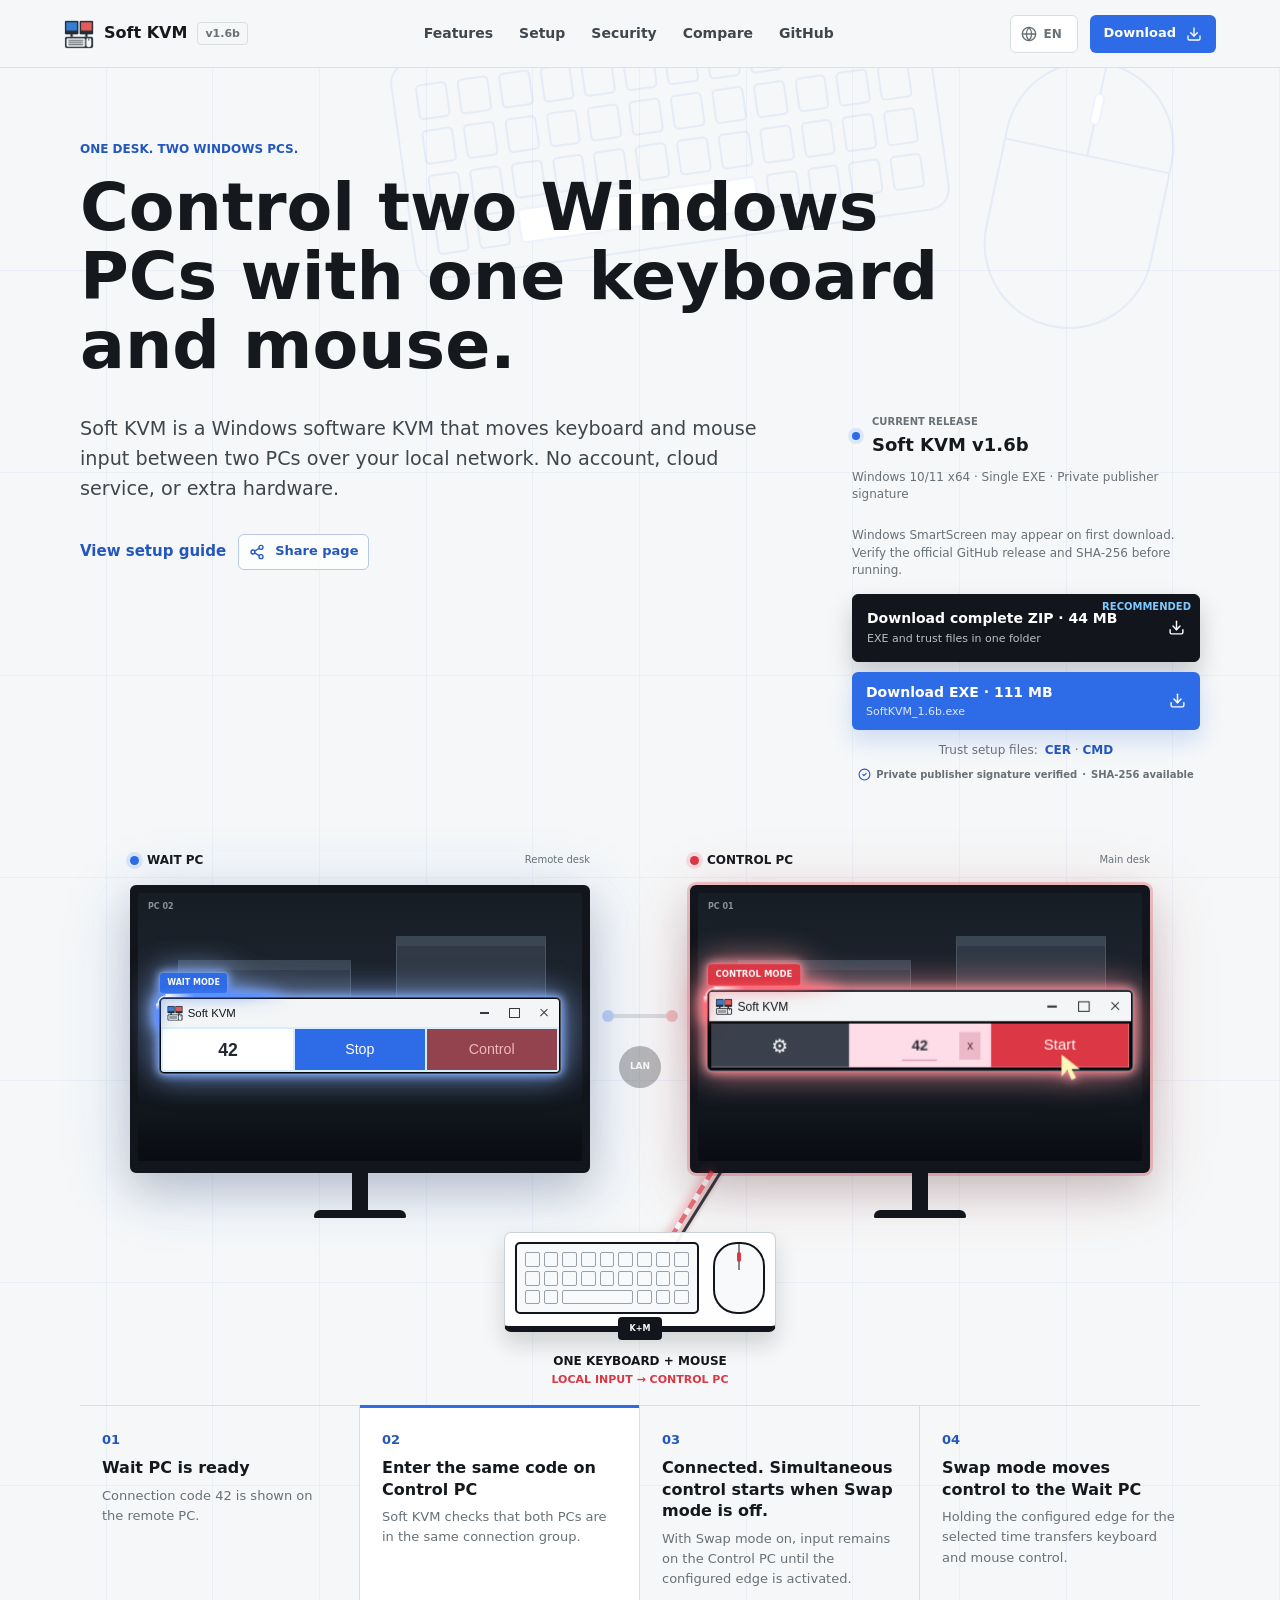
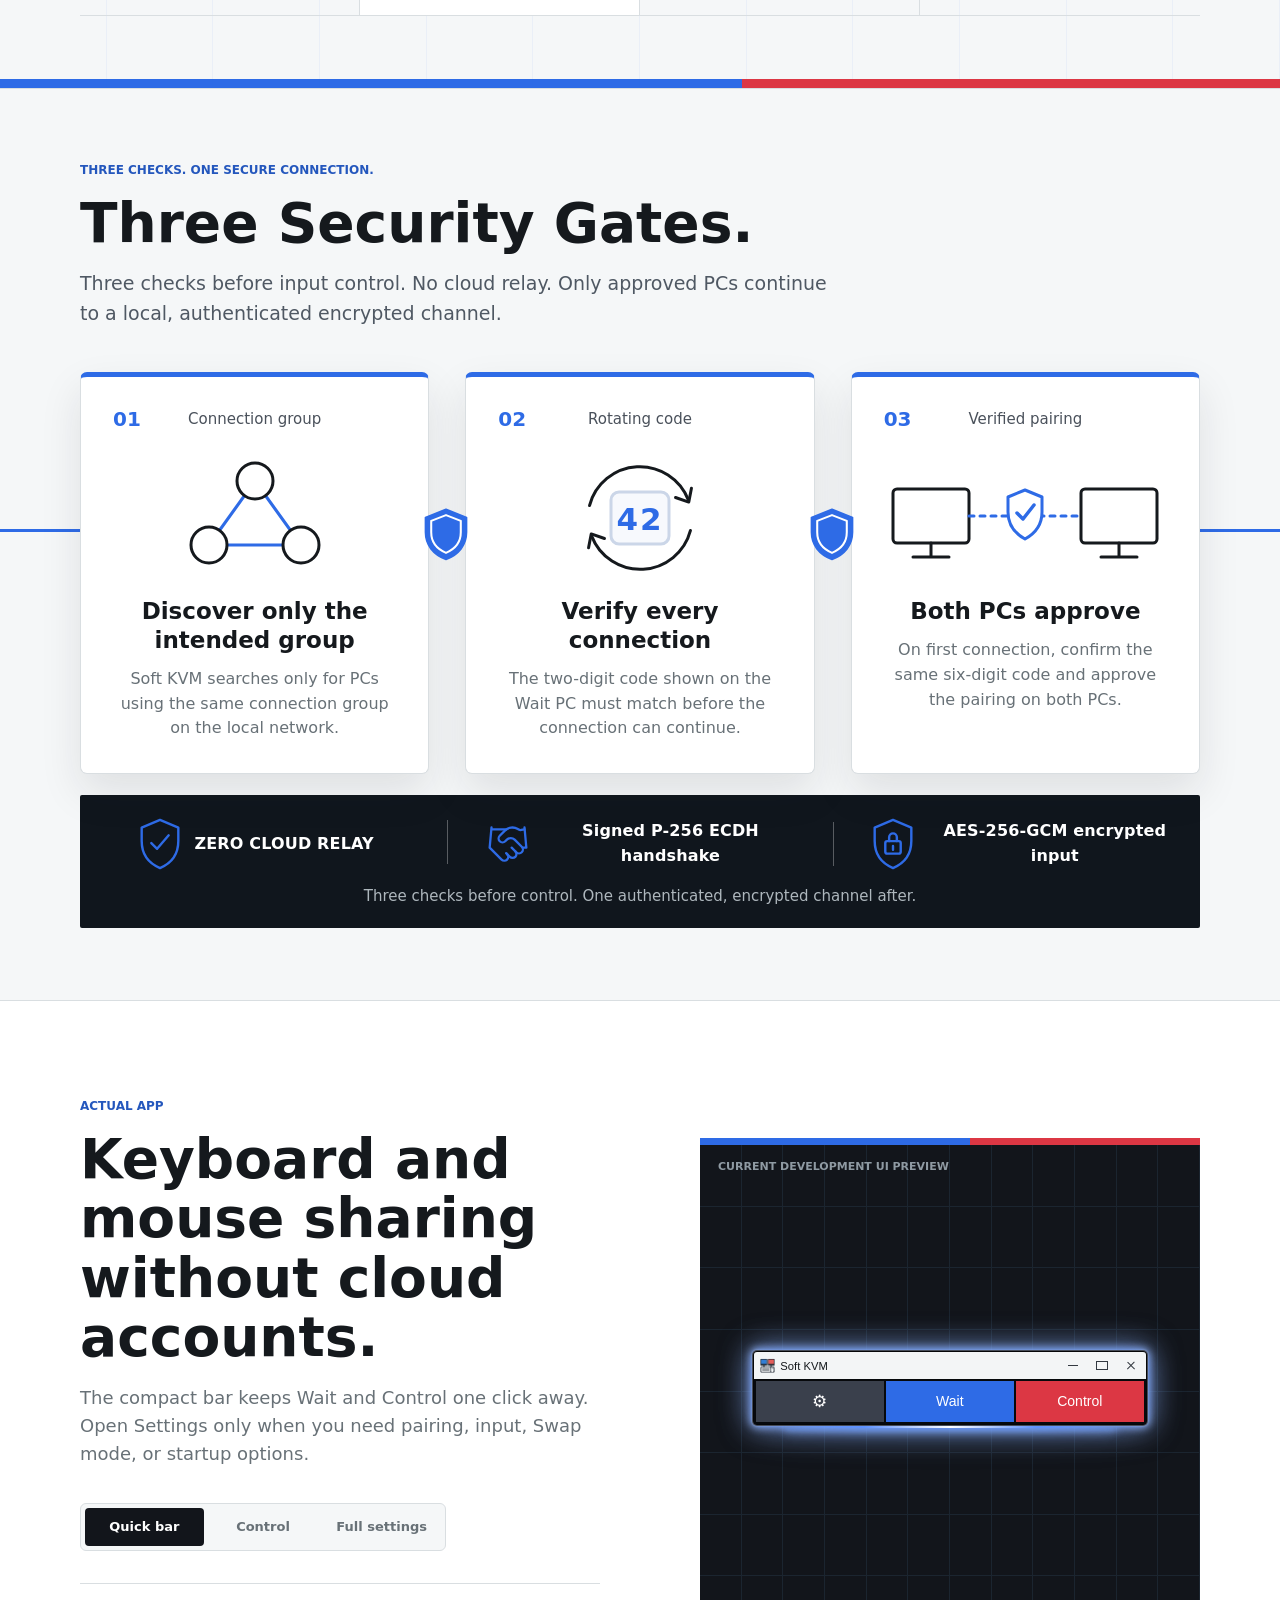
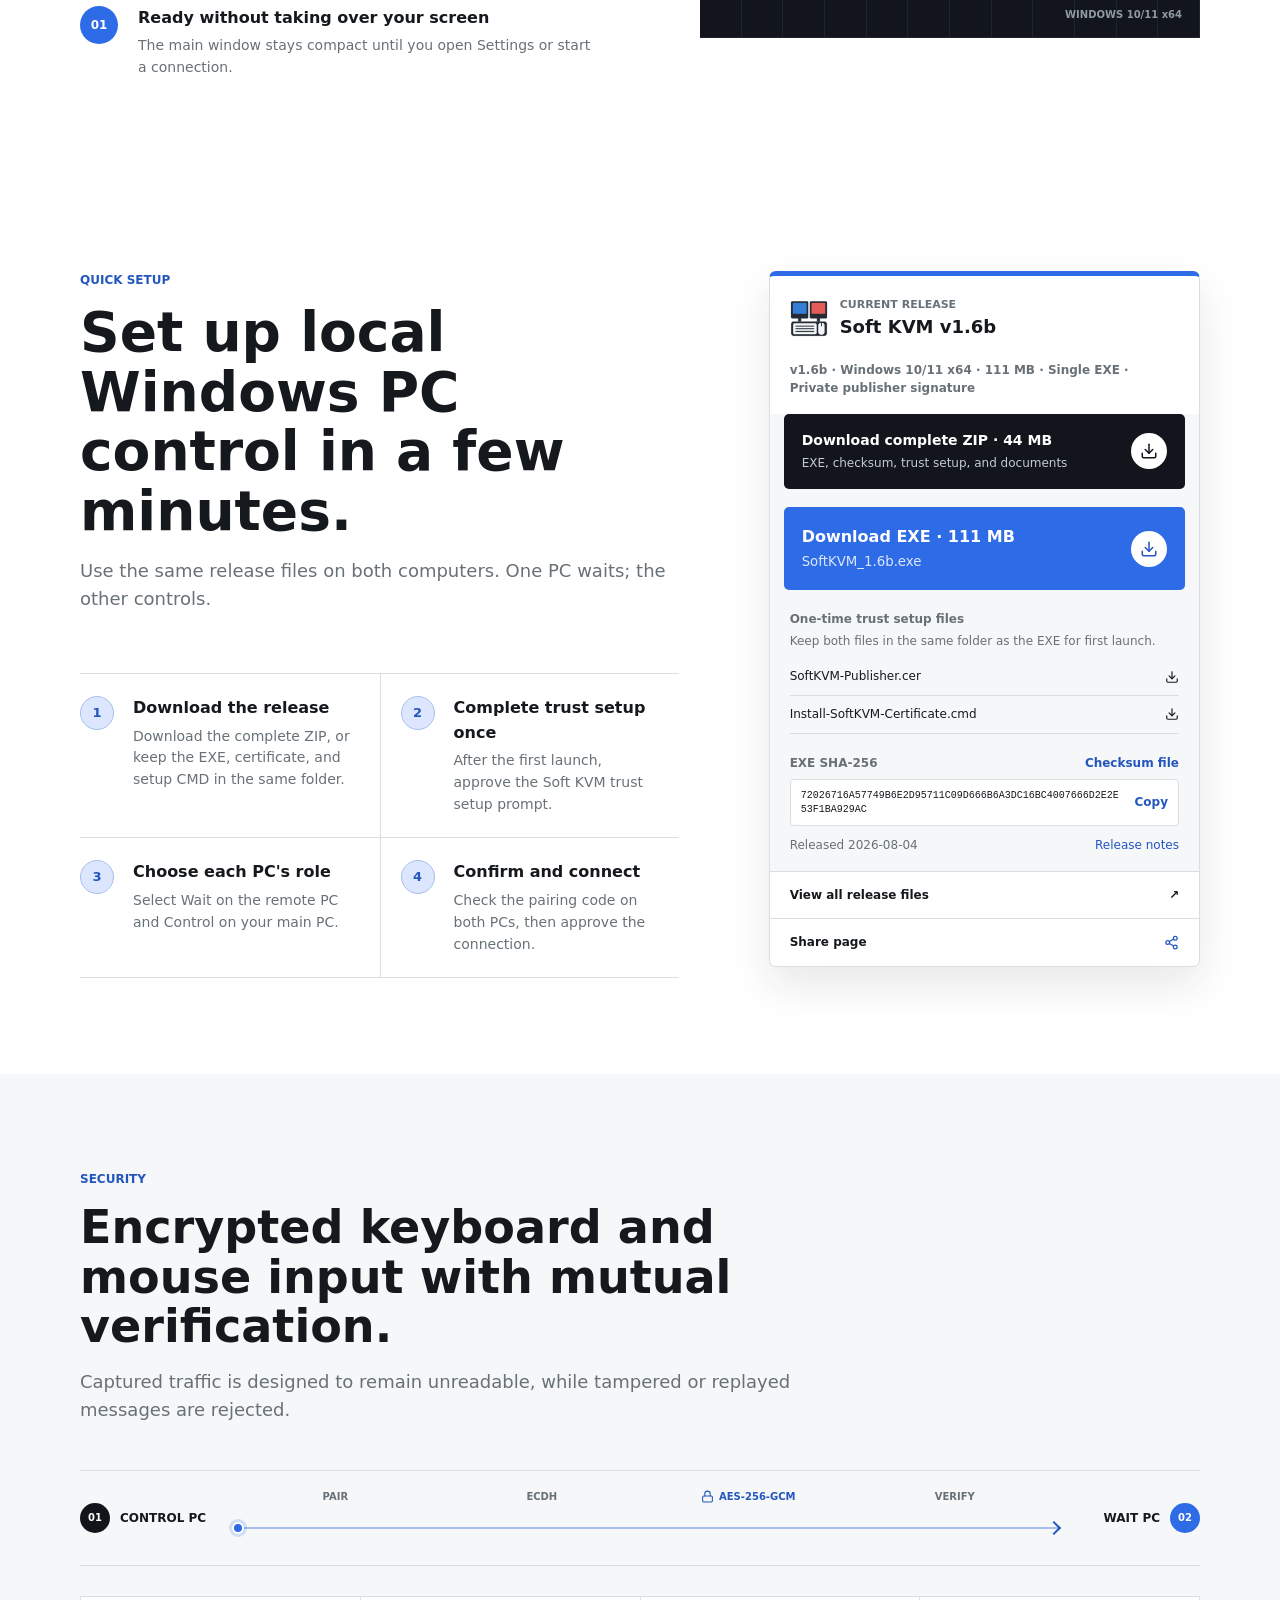
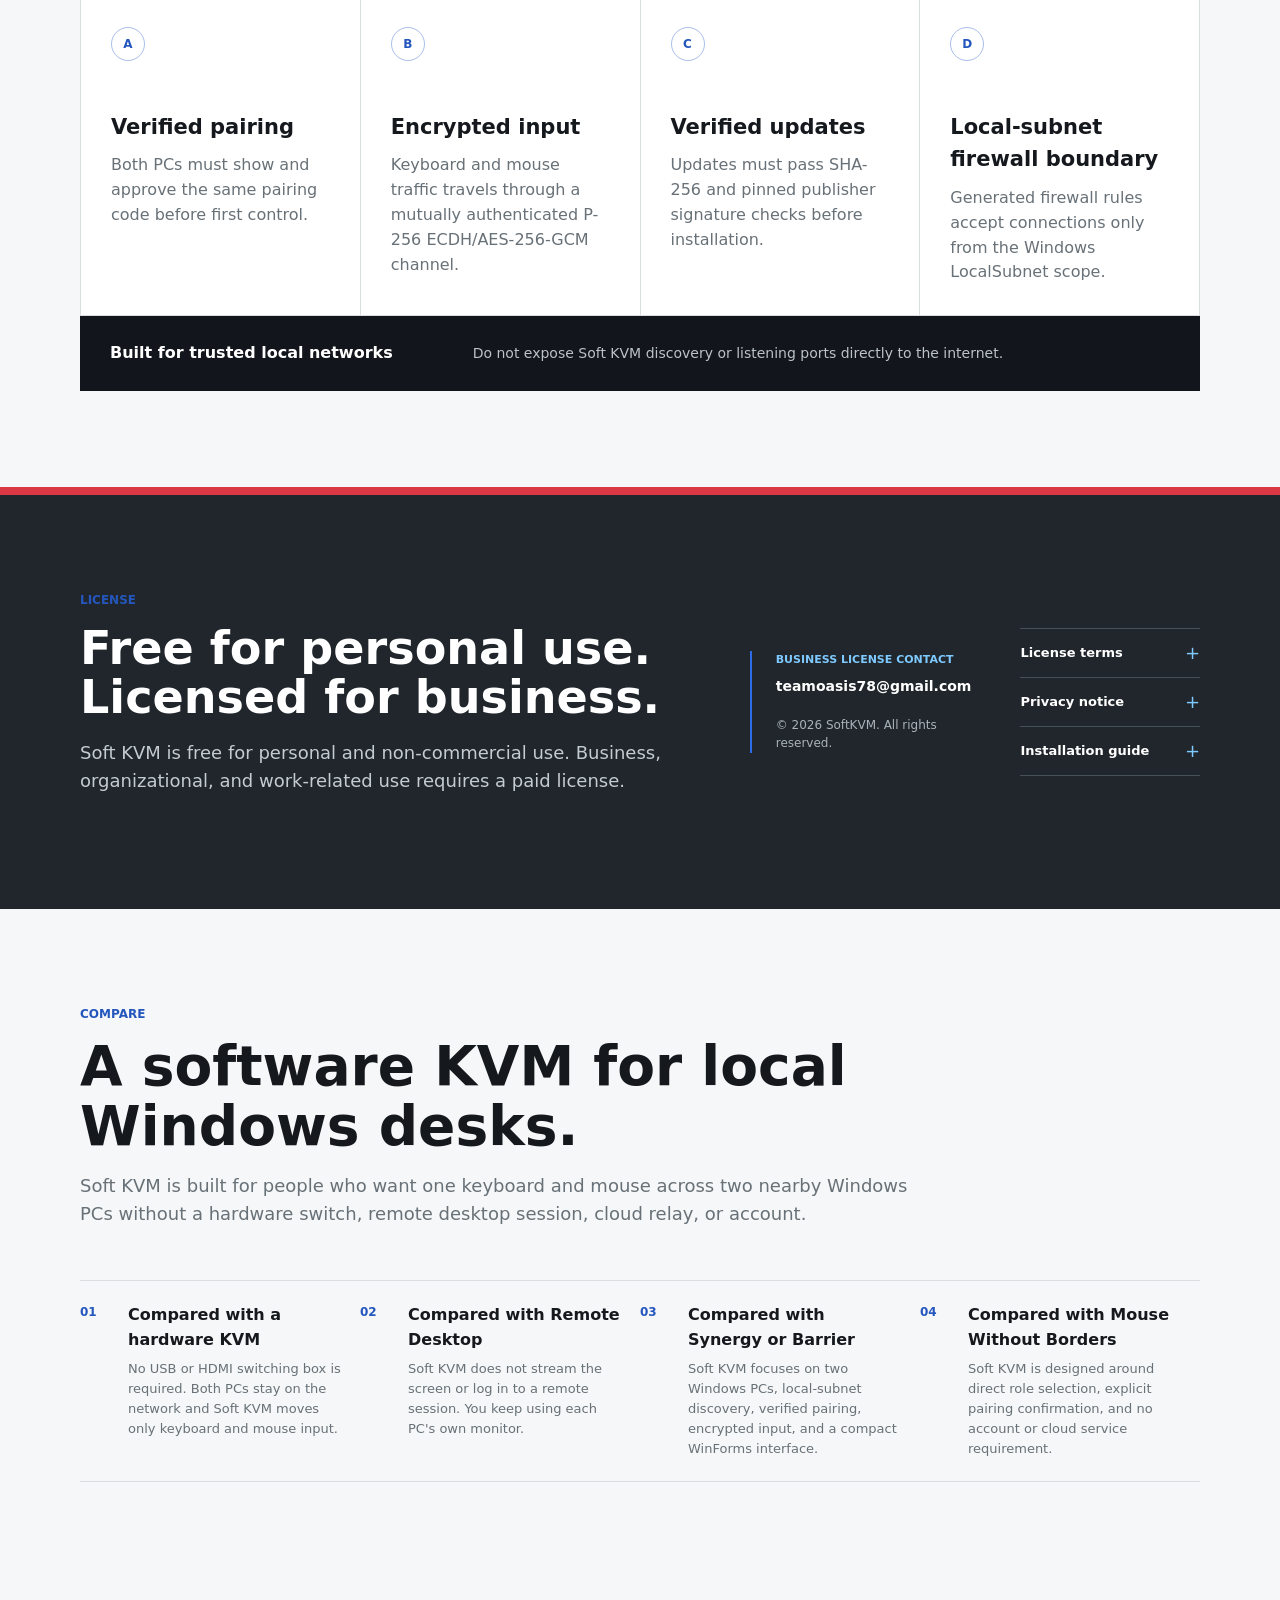
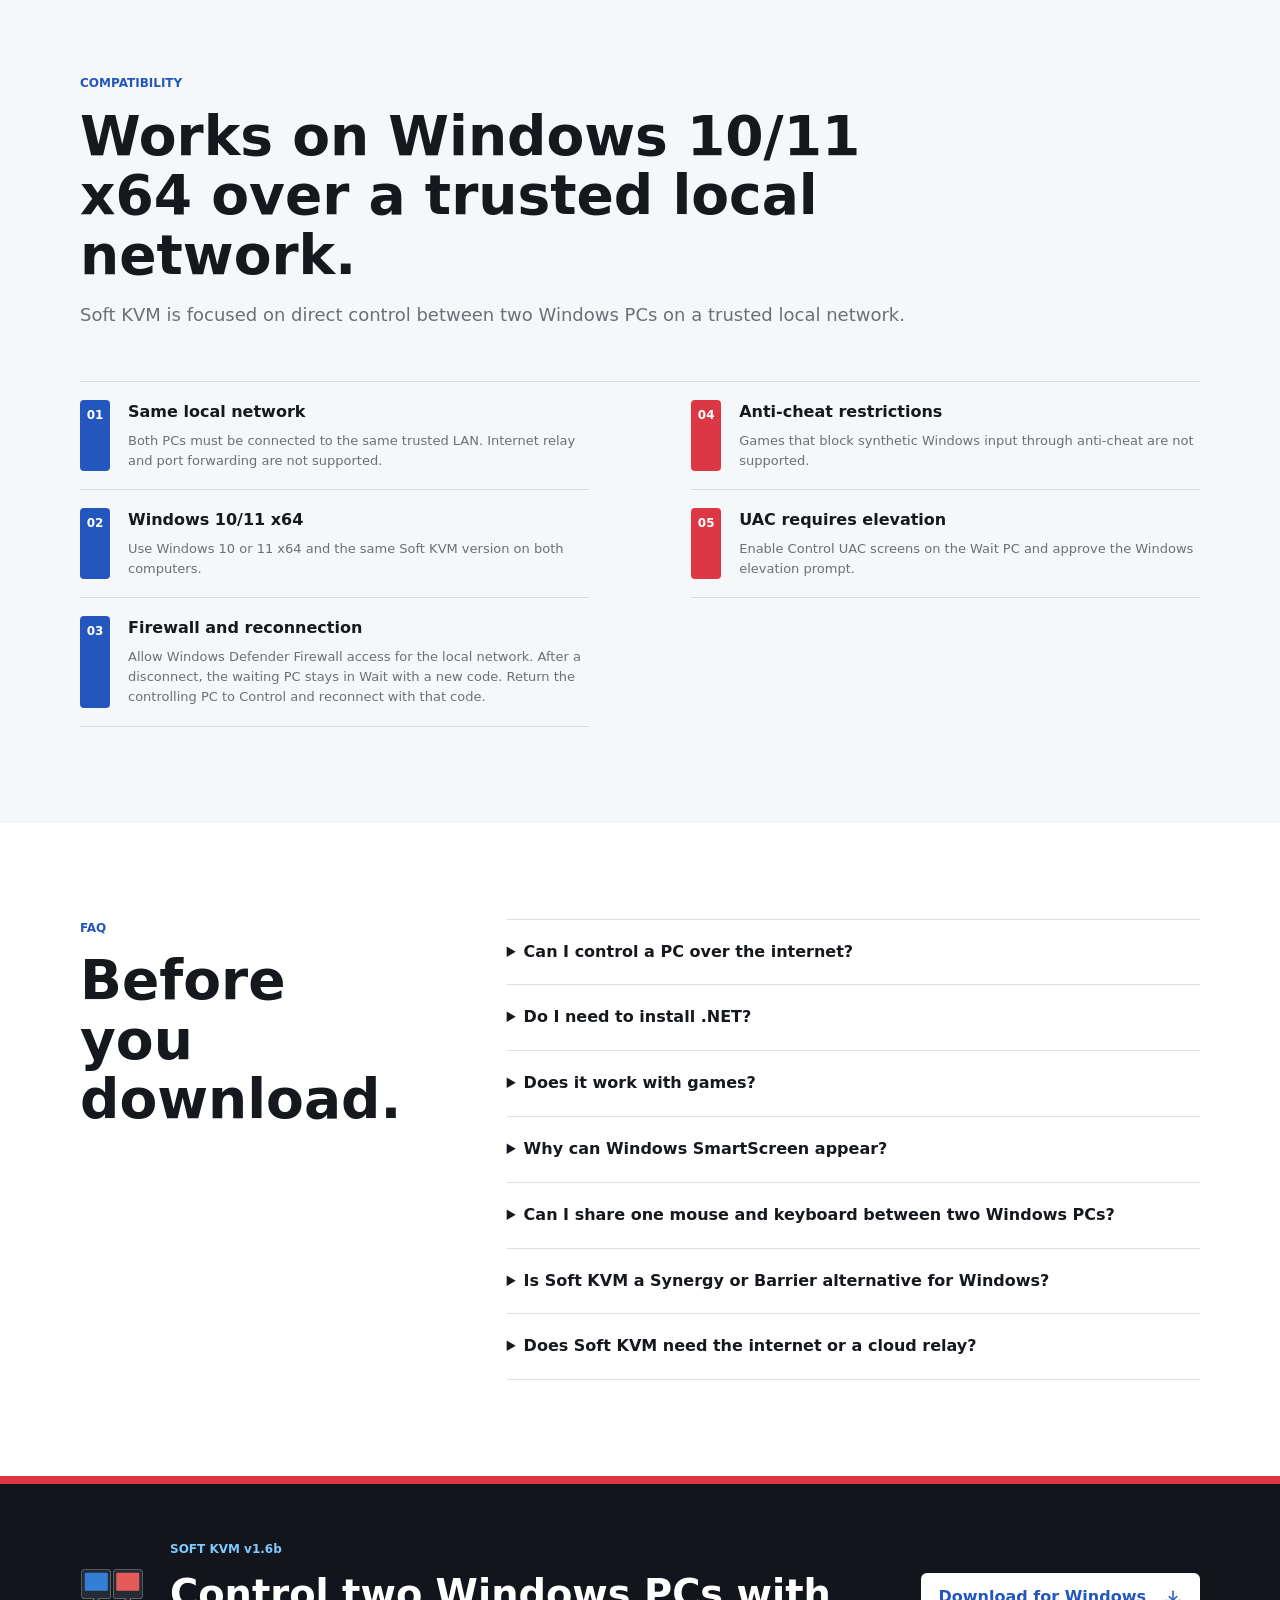
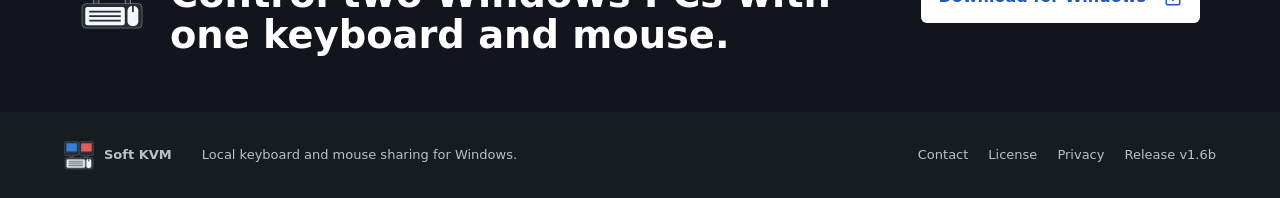
==== commit b426cff9: "release: publish website for v1.6b" ====
--- a/index.html
+++ b/index.html
@@ -39,7 +39,7 @@
     "url": "https://teamoasis7.github.io/SoftKVM-Releases/",
     "downloadUrl": "https://github.com/TeamOasis7/SoftKVM-Releases/releases/download/v1.6b/SoftKVM_1.6b_Windows_x64.zip",
     "releaseNotes": "https://github.com/TeamOasis7/SoftKVM-Releases/releases/tag/v1.6b",
-    "datePublished": "2026-07-30",
+    "datePublished": "2026-08-04",
     "inLanguage": ["en", "ko"],
     "isAccessibleForFree": true,
     "license": "https://teamoasis7.github.io/SoftKVM-Releases/docs/LICENSE.txt",
@@ -507,7 +507,7 @@
             <span data-copy-label data-i18n="download.copyHash">Copy</span>
           </button>
           <div class="release-details">
-            <span><span data-i18n="download.released">Released</span> <time datetime="2026-07-30">2026-07-30</time></span>
+            <span><span data-i18n="download.released">Released</span> <time datetime="2026-08-04">2026-08-04</time></span>
             <a href="https://github.com/TeamOasis7/SoftKVM-Releases/releases/tag/v1.6b" target="_blank" rel="noopener noreferrer" data-i18n="download.releaseNotes">Release notes</a>
           </div>
         </div>
@@ -718,7 +718,7 @@
         </details>
         <details>
           <summary data-i18n="faq.game.q">Does it work with games?</summary>
-          <p data-i18n="faq.game.a">Game input mode supports many games and 3D apps. Games that block Windows synthetic input through anti-cheat are not supported.</p>
+          <p data-i18n="faq.game.a">Game precision mode supports many games and 3D apps. Games that block Windows synthetic input through anti-cheat are not supported.</p>
         </details>
         <details>
           <summary data-i18n="faq.smartscreen.q">Why can Windows SmartScreen appear?</summary>
--- a/styles.css
+++ b/styles.css
@@ -3539,19 +3539,21 @@
     top: auto;
     right: auto;
     bottom: -21px;
-    left: 75px;
+    left: 50%;
     width: 2px;
     height: 20px;
+    transform: translateX(-50%);
   }
 
   .gate-shield {
     top: auto;
     right: auto;
     bottom: -43px;
-    left: 54px;
+    left: 50%;
+    transform: translateX(-50%);
     width: 42px;
     height: 44px;
-    background: var(--canvas);
+    background: transparent;
   }
 
   .gate-shield svg {
@@ -3813,11 +3815,11 @@
   }
 
   .security-gate:not(:last-child)::after {
-    left: 57px;
+    left: 50%;
   }
 
   .gate-shield {
-    left: 36px;
+    left: 50%;
   }
 
   .gate-technical {
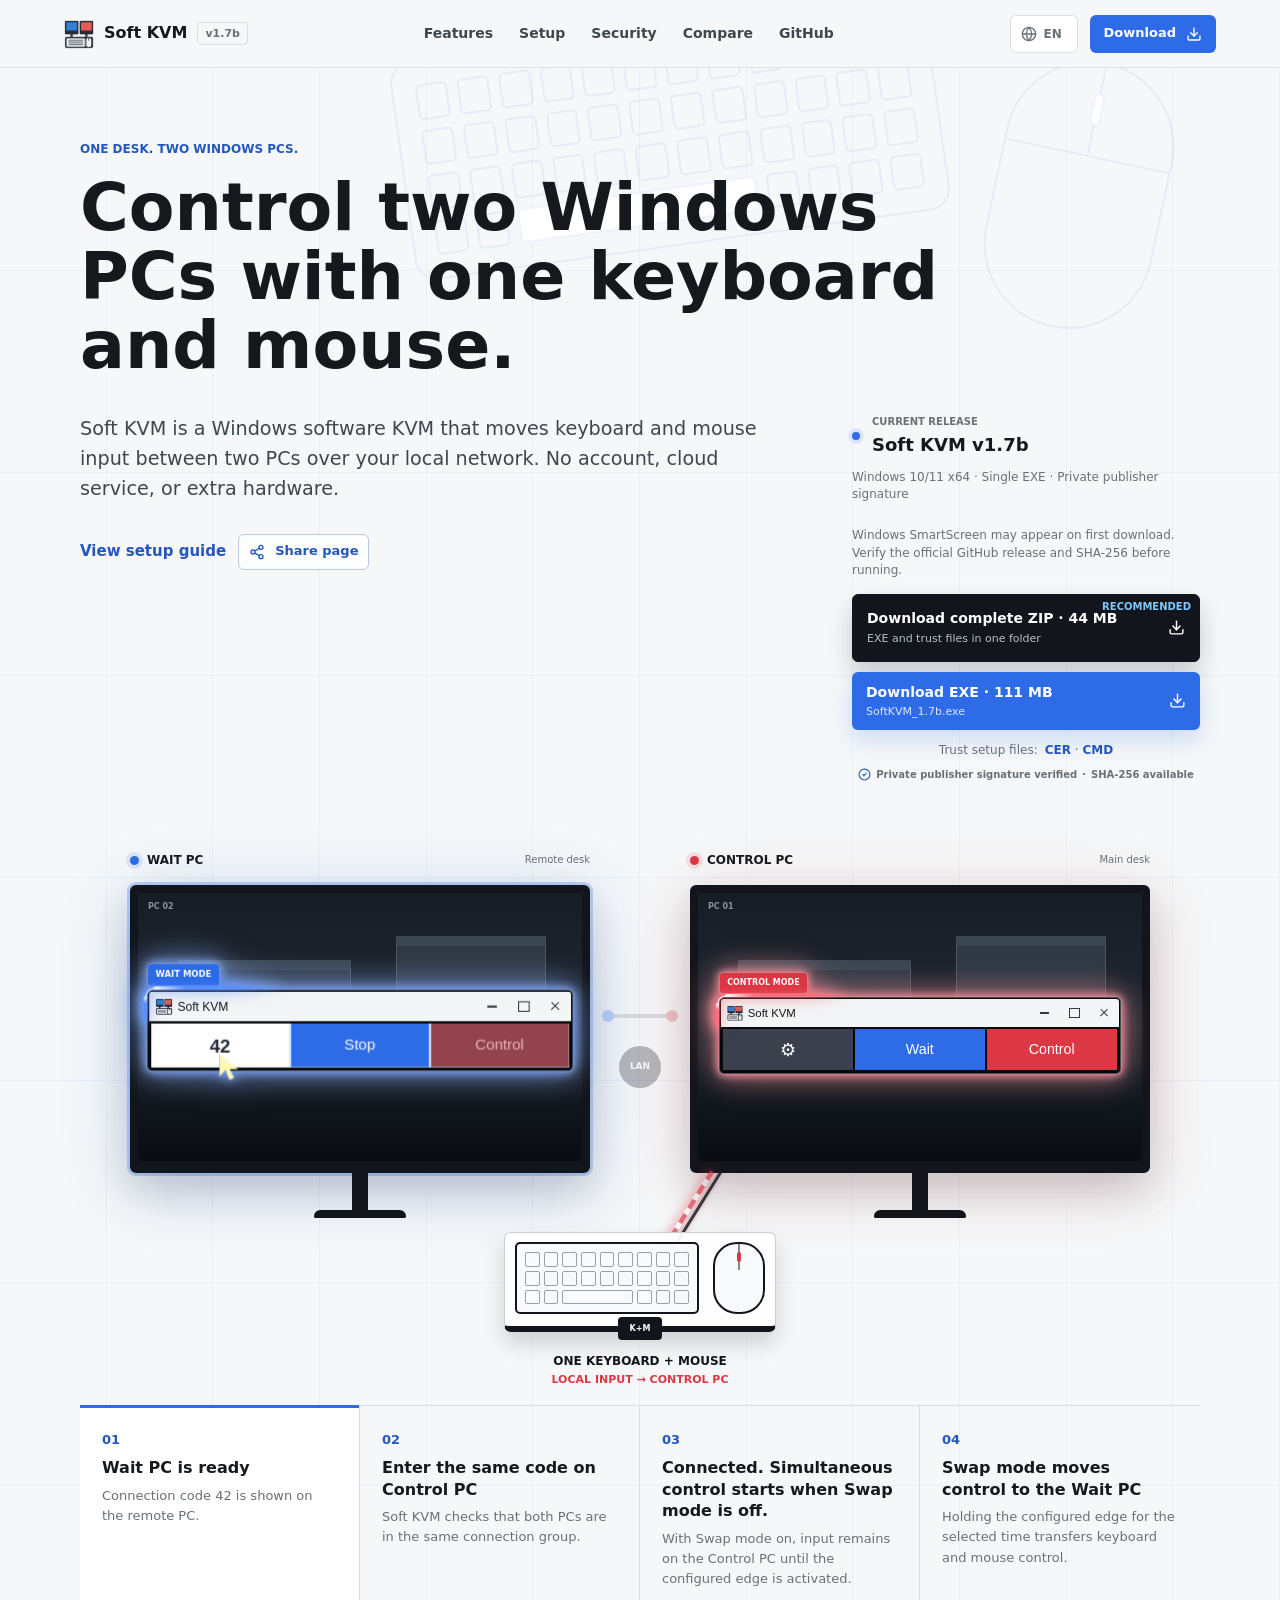
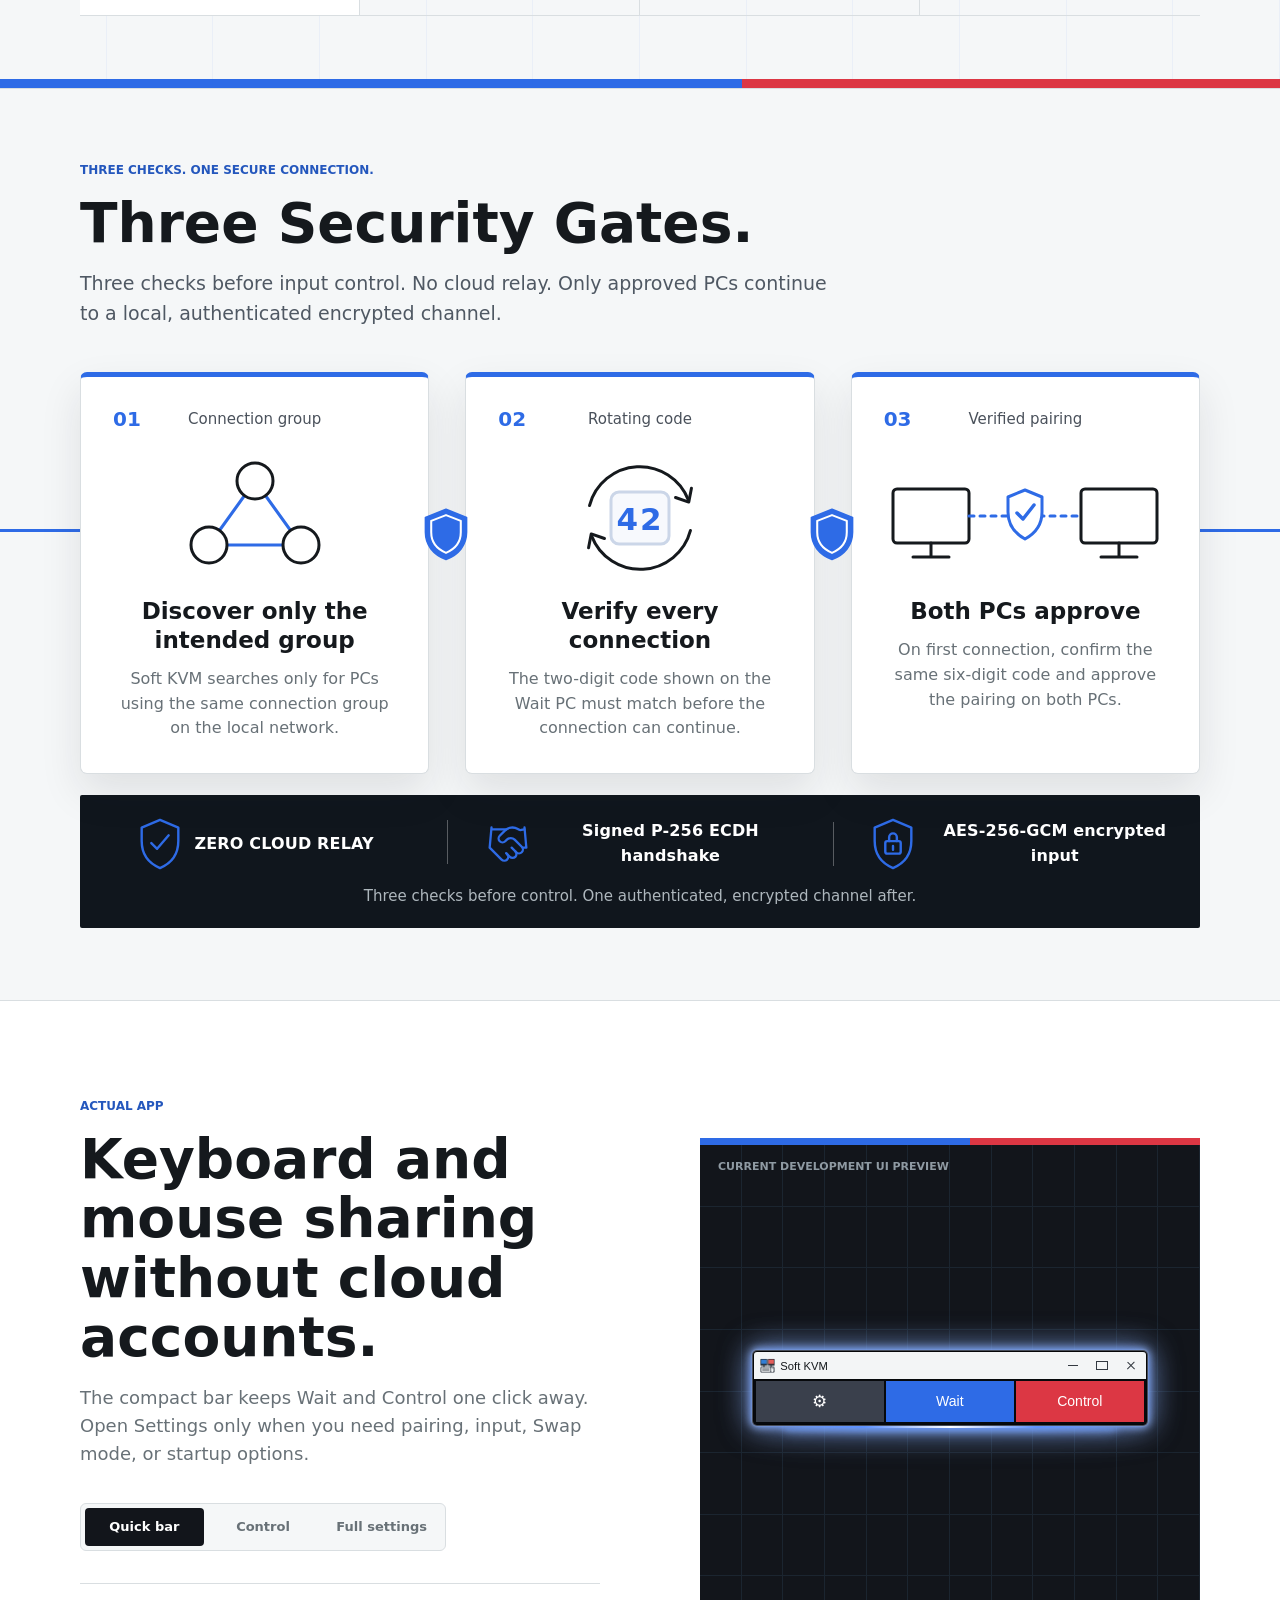
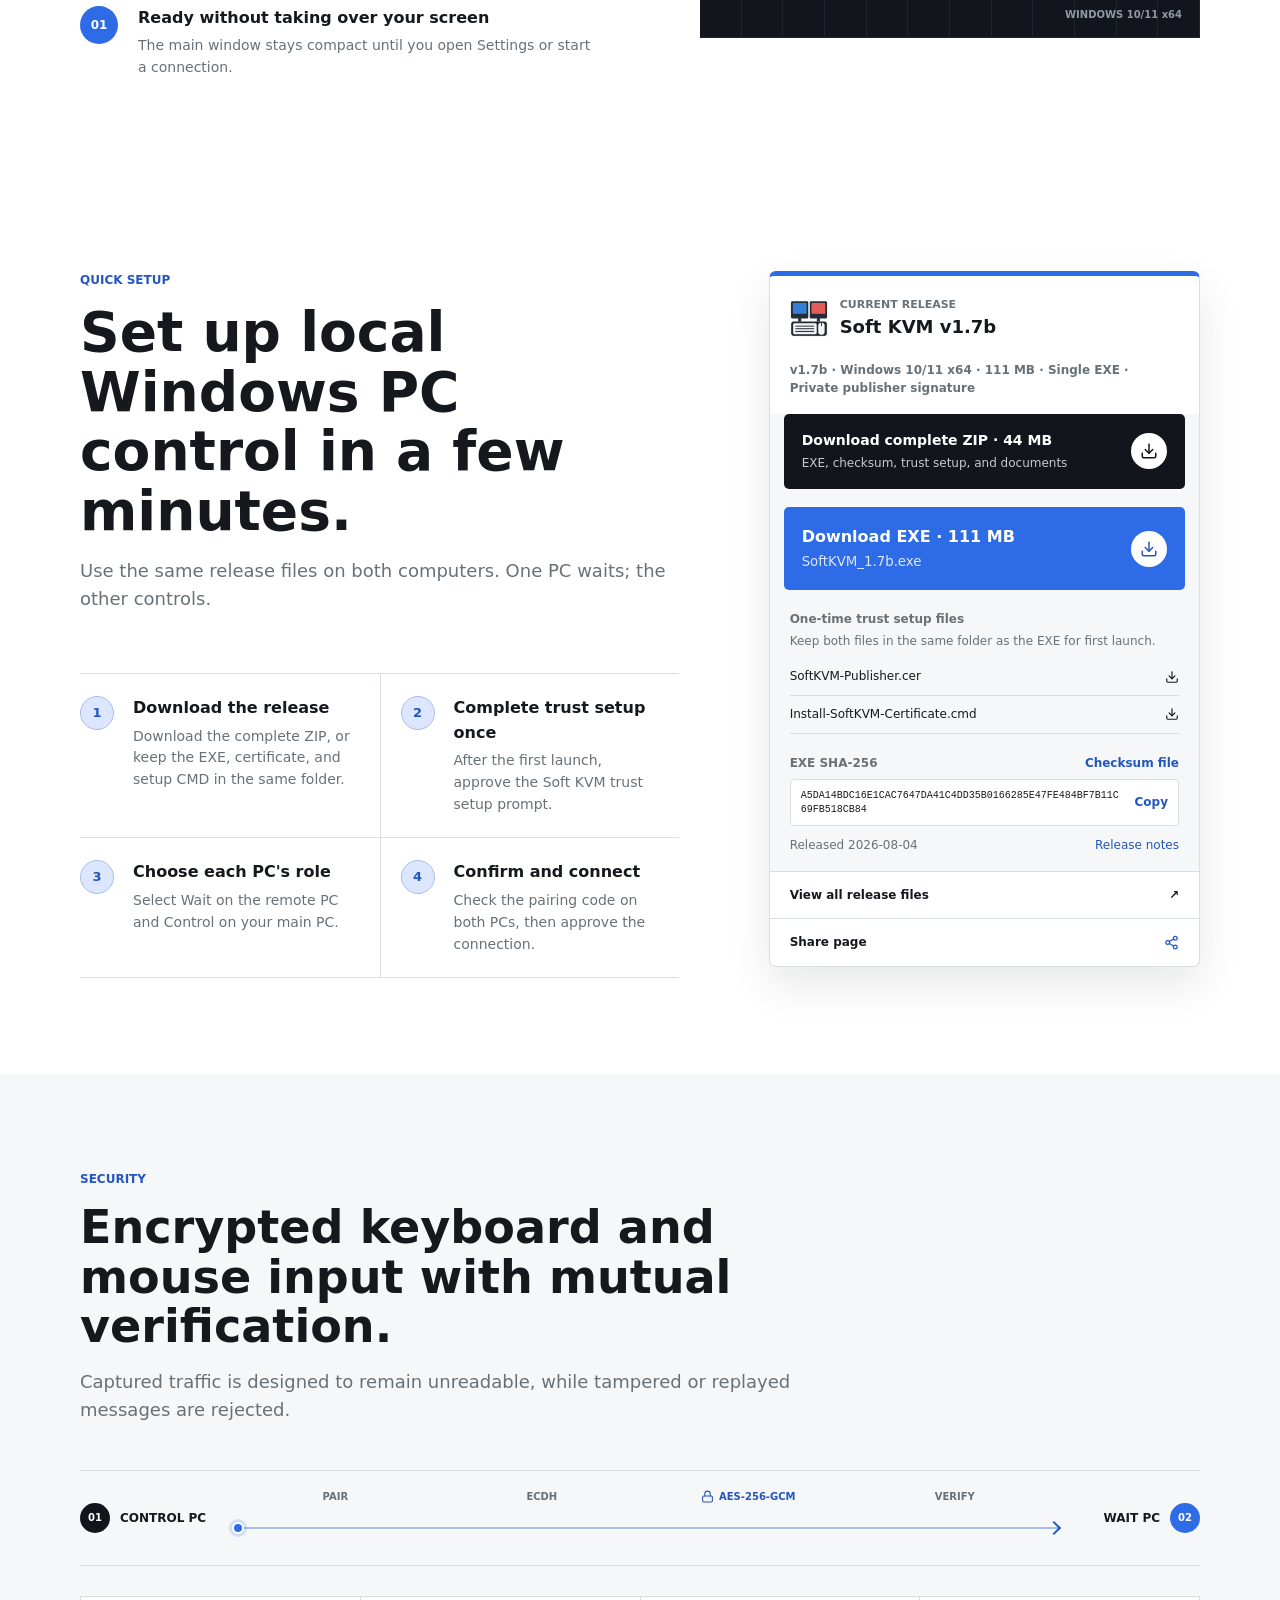
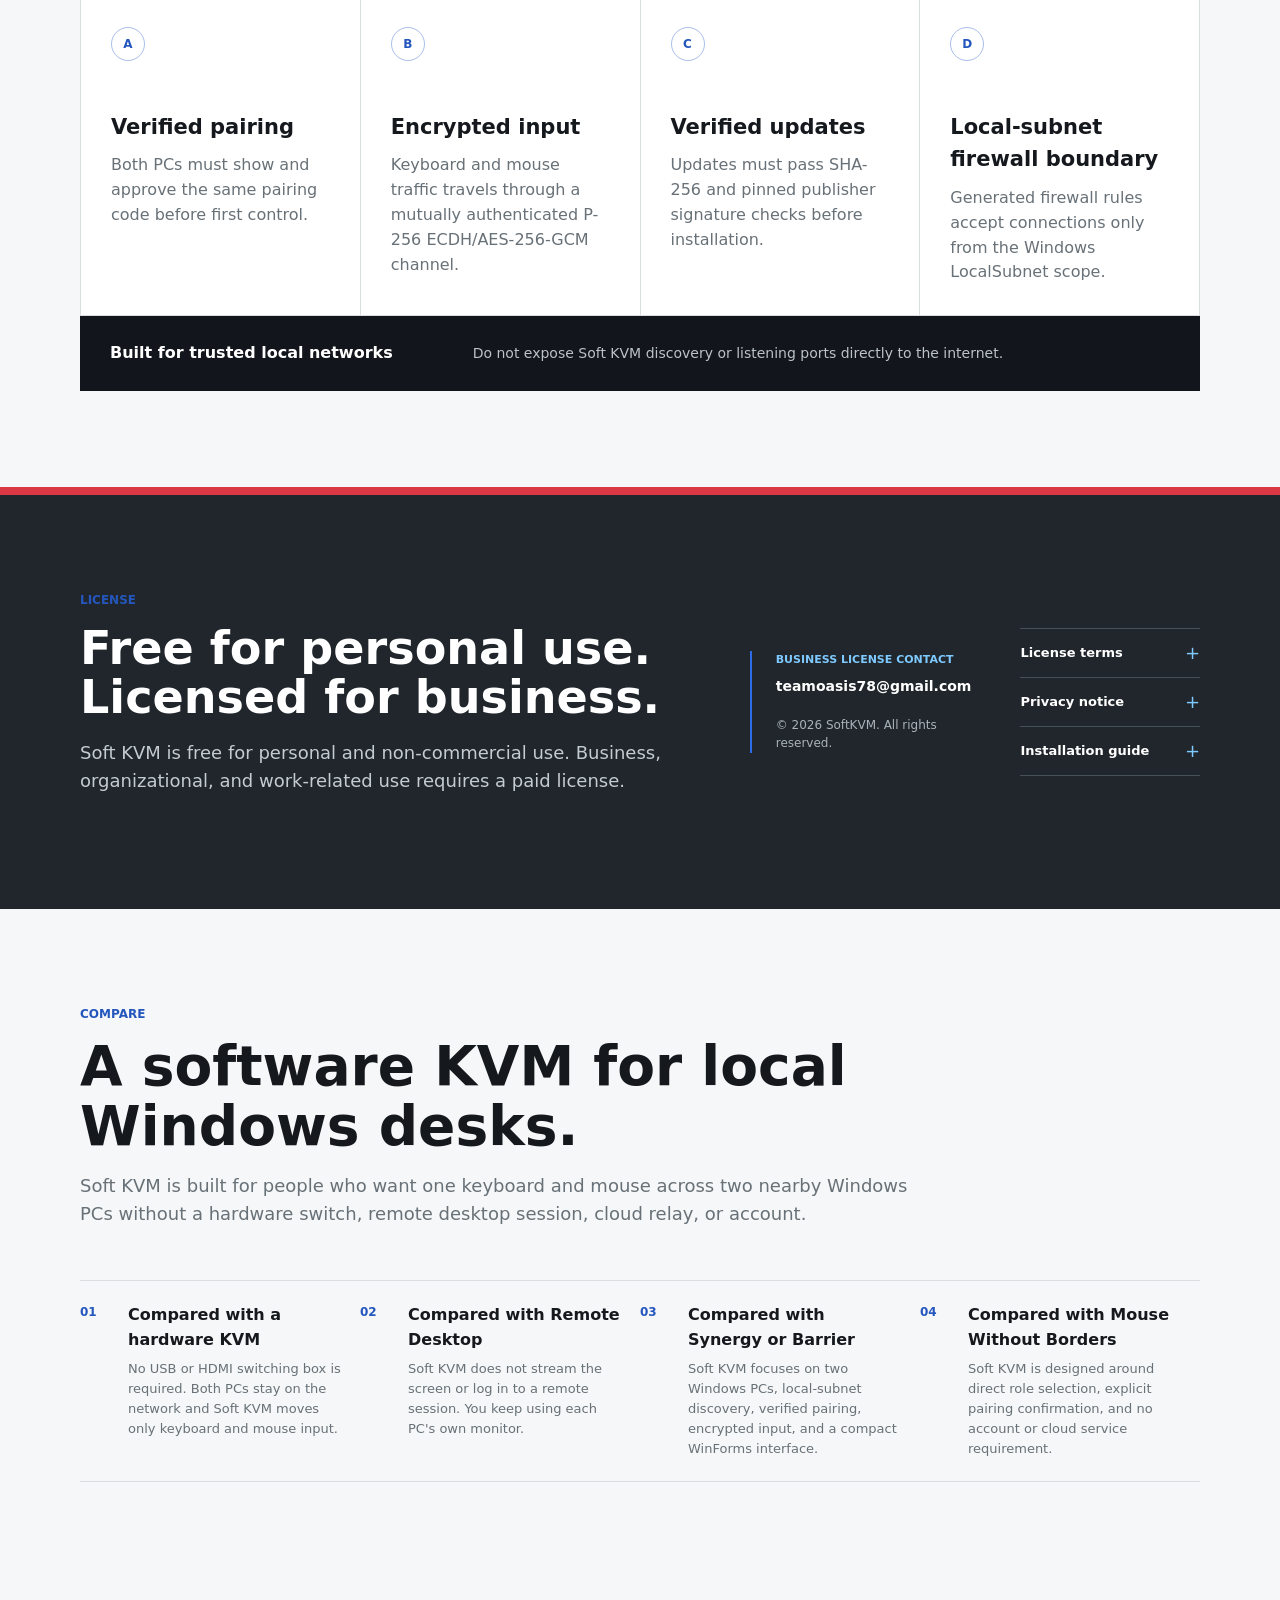
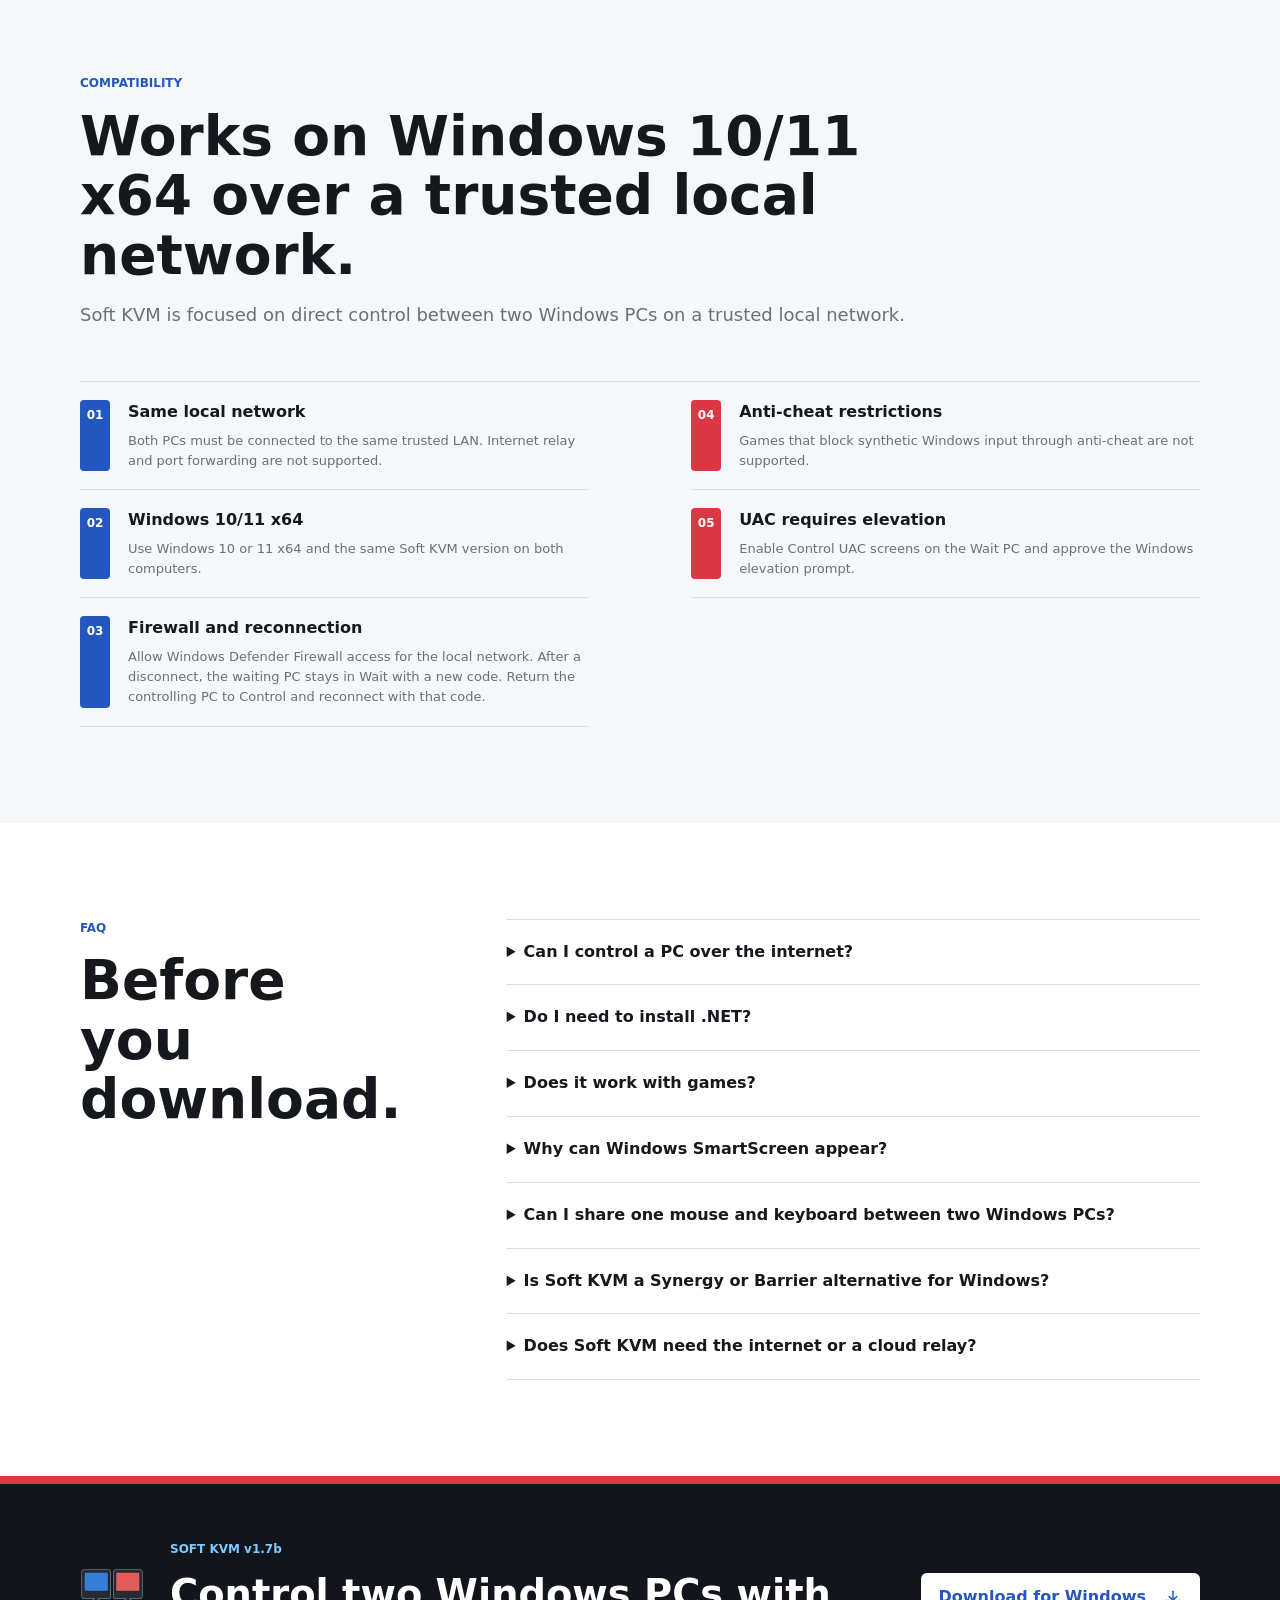
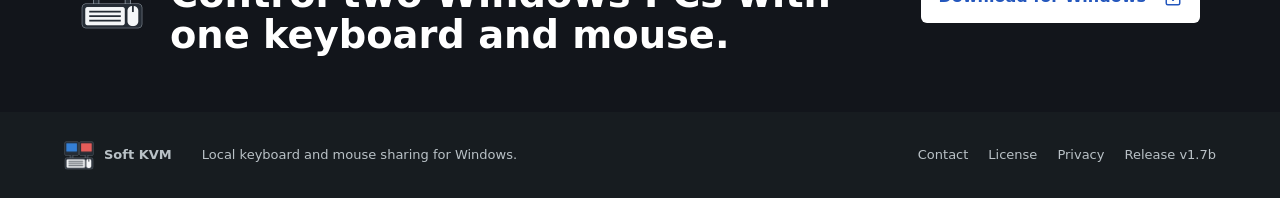
==== commit 9211ef0a: "release: publish website for v1.7b" ====
--- a/index.html
+++ b/index.html
@@ -34,11 +34,11 @@
     "name": "Soft KVM",
     "applicationCategory": "UtilitiesApplication",
     "operatingSystem": "Windows 10/11 x64",
-    "softwareVersion": "1.6b",
+    "softwareVersion": "1.7b",
     "description": "Soft KVM is a Windows software KVM for sharing one keyboard and mouse between two PCs on the same local network.",
     "url": "https://teamoasis7.github.io/SoftKVM-Releases/",
-    "downloadUrl": "https://github.com/TeamOasis7/SoftKVM-Releases/releases/download/v1.6b/SoftKVM_1.6b_Windows_x64.zip",
-    "releaseNotes": "https://github.com/TeamOasis7/SoftKVM-Releases/releases/tag/v1.6b",
+    "downloadUrl": "https://github.com/TeamOasis7/SoftKVM-Releases/releases/download/v1.7b/SoftKVM_1.7b_Windows_x64.zip",
+    "releaseNotes": "https://github.com/TeamOasis7/SoftKVM-Releases/releases/tag/v1.7b",
     "datePublished": "2026-08-04",
     "inLanguage": ["en", "ko"],
     "isAccessibleForFree": true,
@@ -88,7 +88,7 @@
     <a class="brand" href="#top" aria-label="Soft KVM home" data-i18n-aria-label="aria.home">
       <img src="assets/softkvm-icon.ico" alt="">
       <span>Soft KVM</span>
-      <span class="version">v1.6b</span>
+      <span class="version">v1.7b</span>
     </a>
 
     <nav class="desktop-nav" aria-label="Main navigation" data-i18n-aria-label="aria.mainNavigation">
@@ -115,7 +115,7 @@
           <button type="button" role="menuitemradio" data-lang="ja" data-lang-url="ja/" aria-checked="false">日本語</button>
         </div>
       </div>
-      <a class="header-download" href="https://github.com/TeamOasis7/SoftKVM-Releases/releases/download/v1.6b/SoftKVM_1.6b_Windows_x64.zip" target="_blank" rel="noopener noreferrer">
+      <a class="header-download" href="https://github.com/TeamOasis7/SoftKVM-Releases/releases/download/v1.7b/SoftKVM_1.7b_Windows_x64.zip" target="_blank" rel="noopener noreferrer">
         <span data-i18n="nav.download">Download</span>
         <svg class="download-icon" aria-hidden="true"><use href="#icon-download"></use></svg>
       </a>
@@ -164,14 +164,14 @@
               <span class="status-dot" aria-hidden="true"></span>
               <div>
                 <small data-i18n="hero.releaseLabel">CURRENT RELEASE</small>
-                <strong>Soft KVM v1.6b</strong>
+                <strong>Soft KVM v1.7b</strong>
               </div>
             </div>
 
             <p class="hero-release-facts" data-i18n="hero.releaseFacts">Windows 10/11 x64 · Single EXE · Private publisher signature</p>
             <p class="hero-release-facts" data-i18n="hero.trustNote">Windows SmartScreen may appear on first download. Verify the official GitHub release and SHA-256 before running.</p>
 
-            <a class="hero-download-option bundle-option" href="https://github.com/TeamOasis7/SoftKVM-Releases/releases/download/v1.6b/SoftKVM_1.6b_Windows_x64.zip" target="_blank" rel="noopener noreferrer">
+            <a class="hero-download-option bundle-option" href="https://github.com/TeamOasis7/SoftKVM-Releases/releases/download/v1.7b/SoftKVM_1.7b_Windows_x64.zip" target="_blank" rel="noopener noreferrer">
               <span>
                 <strong data-i18n="hero.zipDownload">Download complete ZIP · 44 MB</strong>
                 <small data-i18n="hero.zipHelp">EXE and trust files in one folder</small>
@@ -180,10 +180,10 @@
               <em data-i18n="hero.recommended">RECOMMENDED</em>
             </a>
 
-            <a class="hero-download-option primary-option" href="https://github.com/TeamOasis7/SoftKVM-Releases/releases/download/v1.6b/SoftKVM_1.6b.exe" target="_blank" rel="noopener noreferrer">
+            <a class="hero-download-option primary-option" href="https://github.com/TeamOasis7/SoftKVM-Releases/releases/download/v1.7b/SoftKVM_1.7b.exe" target="_blank" rel="noopener noreferrer">
               <span>
                 <strong data-i18n="download.exeAction">Download EXE · 111 MB</strong>
-                <small>SoftKVM_1.6b.exe</small>
+                <small>SoftKVM_1.7b.exe</small>
               </span>
               <svg class="download-icon" aria-hidden="true"><use href="#icon-download"></use></svg>
             </a>
@@ -191,9 +191,9 @@
             <div class="hero-trust-files">
               <span data-i18n="hero.trustHelp">Trust setup files:</span>
               <span class="hero-trust-links">
-                <a href="https://github.com/TeamOasis7/SoftKVM-Releases/releases/download/v1.6b/SoftKVM-Publisher.cer" target="_blank" rel="noopener noreferrer">CER</a>
+                <a href="https://github.com/TeamOasis7/SoftKVM-Releases/releases/download/v1.7b/SoftKVM-Publisher.cer" target="_blank" rel="noopener noreferrer">CER</a>
                 <span aria-hidden="true">·</span>
-                <a href="https://github.com/TeamOasis7/SoftKVM-Releases/releases/download/v1.6b/Install-SoftKVM-Certificate.cmd" target="_blank" rel="noopener noreferrer">CMD</a>
+                <a href="https://github.com/TeamOasis7/SoftKVM-Releases/releases/download/v1.7b/Install-SoftKVM-Certificate.cmd" target="_blank" rel="noopener noreferrer">CMD</a>
               </span>
             </div>
             <div class="hero-assurance">
@@ -458,13 +458,13 @@
           <img src="assets/softkvm-icon.ico" alt="">
           <div>
             <span data-i18n="download.label">CURRENT RELEASE</span>
-            <strong>Soft KVM v1.6b</strong>
-          </div>
-        </div>
-
-        <p class="release-facts" data-i18n="download.facts">v1.6b · Windows 10/11 x64 · 111 MB · Single EXE · Private publisher signature</p>
-
-        <a class="bundle-download" href="https://github.com/TeamOasis7/SoftKVM-Releases/releases/download/v1.6b/SoftKVM_1.6b_Windows_x64.zip" target="_blank" rel="noopener noreferrer">
+            <strong>Soft KVM v1.7b</strong>
+          </div>
+        </div>
+
+        <p class="release-facts" data-i18n="download.facts">v1.7b · Windows 10/11 x64 · 111 MB · Single EXE · Private publisher signature</p>
+
+        <a class="bundle-download" href="https://github.com/TeamOasis7/SoftKVM-Releases/releases/download/v1.7b/SoftKVM_1.7b_Windows_x64.zip" target="_blank" rel="noopener noreferrer">
           <span>
             <strong data-i18n="download.bundleAction">Download complete ZIP · 44 MB</strong>
             <small data-i18n="download.bundleContents">EXE, checksum, trust setup, and documents</small>
@@ -474,10 +474,10 @@
           </span>
         </a>
 
-        <a class="release-main" href="https://github.com/TeamOasis7/SoftKVM-Releases/releases/download/v1.6b/SoftKVM_1.6b.exe" target="_blank" rel="noopener noreferrer">
+        <a class="release-main" href="https://github.com/TeamOasis7/SoftKVM-Releases/releases/download/v1.7b/SoftKVM_1.7b.exe" target="_blank" rel="noopener noreferrer">
           <span>
             <strong data-i18n="download.exeAction">Download EXE · 111 MB</strong>
-            <small>SoftKVM_1.6b.exe</small>
+            <small>SoftKVM_1.7b.exe</small>
           </span>
           <span class="download-mark" aria-hidden="true">
             <svg class="download-icon"><use href="#icon-download"></use></svg>
@@ -487,11 +487,11 @@
         <div class="support-files">
           <p data-i18n="download.trustFiles">One-time trust setup files</p>
           <small data-i18n="download.trustHelp">Keep both files in the same folder as the EXE for first launch.</small>
-          <a href="https://github.com/TeamOasis7/SoftKVM-Releases/releases/download/v1.6b/SoftKVM-Publisher.cer" target="_blank" rel="noopener noreferrer">
+          <a href="https://github.com/TeamOasis7/SoftKVM-Releases/releases/download/v1.7b/SoftKVM-Publisher.cer" target="_blank" rel="noopener noreferrer">
             <span>SoftKVM-Publisher.cer</span>
             <svg class="download-icon" aria-hidden="true"><use href="#icon-download"></use></svg>
           </a>
-          <a href="https://github.com/TeamOasis7/SoftKVM-Releases/releases/download/v1.6b/Install-SoftKVM-Certificate.cmd" target="_blank" rel="noopener noreferrer">
+          <a href="https://github.com/TeamOasis7/SoftKVM-Releases/releases/download/v1.7b/Install-SoftKVM-Certificate.cmd" target="_blank" rel="noopener noreferrer">
             <span>Install-SoftKVM-Certificate.cmd</span>
             <svg class="download-icon" aria-hidden="true"><use href="#icon-download"></use></svg>
           </a>
@@ -500,20 +500,20 @@
         <div class="release-verification">
           <div class="hash-heading">
             <span>EXE SHA-256</span>
-            <a href="https://github.com/TeamOasis7/SoftKVM-Releases/releases/download/v1.6b/SoftKVM_1.6b.exe.sha256" target="_blank" rel="noopener noreferrer" data-i18n="download.hashFile">Checksum file</a>
-          </div>
-          <button class="hash-copy" type="button" data-copy-hash="72026716A57749B6E2D95711C09D666B6A3DC16BC4007666D2E2E53F1BA929AC">
-            <code>72026716A57749B6E2D95711C09D666B6A3DC16BC4007666D2E2E53F1BA929AC</code>
+            <a href="https://github.com/TeamOasis7/SoftKVM-Releases/releases/download/v1.7b/SoftKVM_1.7b.exe.sha256" target="_blank" rel="noopener noreferrer" data-i18n="download.hashFile">Checksum file</a>
+          </div>
+          <button class="hash-copy" type="button" data-copy-hash="A5DA14BDC16E1CAC7647DA41C4DD35B0166285E47FE484BF7B11C69FB518CB84">
+            <code>A5DA14BDC16E1CAC7647DA41C4DD35B0166285E47FE484BF7B11C69FB518CB84</code>
             <span data-copy-label data-i18n="download.copyHash">Copy</span>
           </button>
           <div class="release-details">
             <span><span data-i18n="download.released">Released</span> <time datetime="2026-08-04">2026-08-04</time></span>
-            <a href="https://github.com/TeamOasis7/SoftKVM-Releases/releases/tag/v1.6b" target="_blank" rel="noopener noreferrer" data-i18n="download.releaseNotes">Release notes</a>
+            <a href="https://github.com/TeamOasis7/SoftKVM-Releases/releases/tag/v1.7b" target="_blank" rel="noopener noreferrer" data-i18n="download.releaseNotes">Release notes</a>
           </div>
         </div>
 
         <div class="download-panel-actions">
-          <a class="all-files" href="https://github.com/TeamOasis7/SoftKVM-Releases/releases/tag/v1.6b" target="_blank" rel="noopener noreferrer">
+          <a class="all-files" href="https://github.com/TeamOasis7/SoftKVM-Releases/releases/tag/v1.7b" target="_blank" rel="noopener noreferrer">
             <span data-i18n="download.allFiles">View all release files</span>
             <span aria-hidden="true">↗</span>
           </a>
@@ -742,10 +742,10 @@
     <section class="final-cta">
       <img src="assets/softkvm-icon.ico" alt="">
       <div>
-        <p class="eyebrow">SOFT KVM v1.6b</p>
+        <p class="eyebrow">SOFT KVM v1.7b</p>
         <h2 data-i18n="final.title">Control two Windows PCs with one keyboard and mouse.</h2>
       </div>
-      <a class="button primary light" href="https://github.com/TeamOasis7/SoftKVM-Releases/releases/download/v1.6b/SoftKVM_1.6b_Windows_x64.zip" target="_blank" rel="noopener noreferrer">
+      <a class="button primary light" href="https://github.com/TeamOasis7/SoftKVM-Releases/releases/download/v1.7b/SoftKVM_1.7b_Windows_x64.zip" target="_blank" rel="noopener noreferrer">
         <span data-i18n="final.download">Download for Windows</span>
         <svg class="download-icon" aria-hidden="true"><use href="#icon-download"></use></svg>
       </a>
@@ -762,7 +762,7 @@
       <a href="mailto:teamoasis78@gmail.com?subject=Soft%20KVM%20inquiry" data-i18n="footer.contact">Contact</a>
       <a href="docs/LICENSE.txt" target="_blank" rel="noopener noreferrer" data-i18n="footer.license">License</a>
       <a href="docs/PRIVACY.txt" target="_blank" rel="noopener noreferrer" data-i18n="footer.privacy">Privacy</a>
-      <a href="https://github.com/TeamOasis7/SoftKVM-Releases/releases/tag/v1.6b" target="_blank" rel="noopener noreferrer" data-i18n="footer.release">Release v1.6b</a>
+      <a href="https://github.com/TeamOasis7/SoftKVM-Releases/releases/tag/v1.7b" target="_blank" rel="noopener noreferrer" data-i18n="footer.release">Release v1.7b</a>
     </div>
   </footer>
 </body>
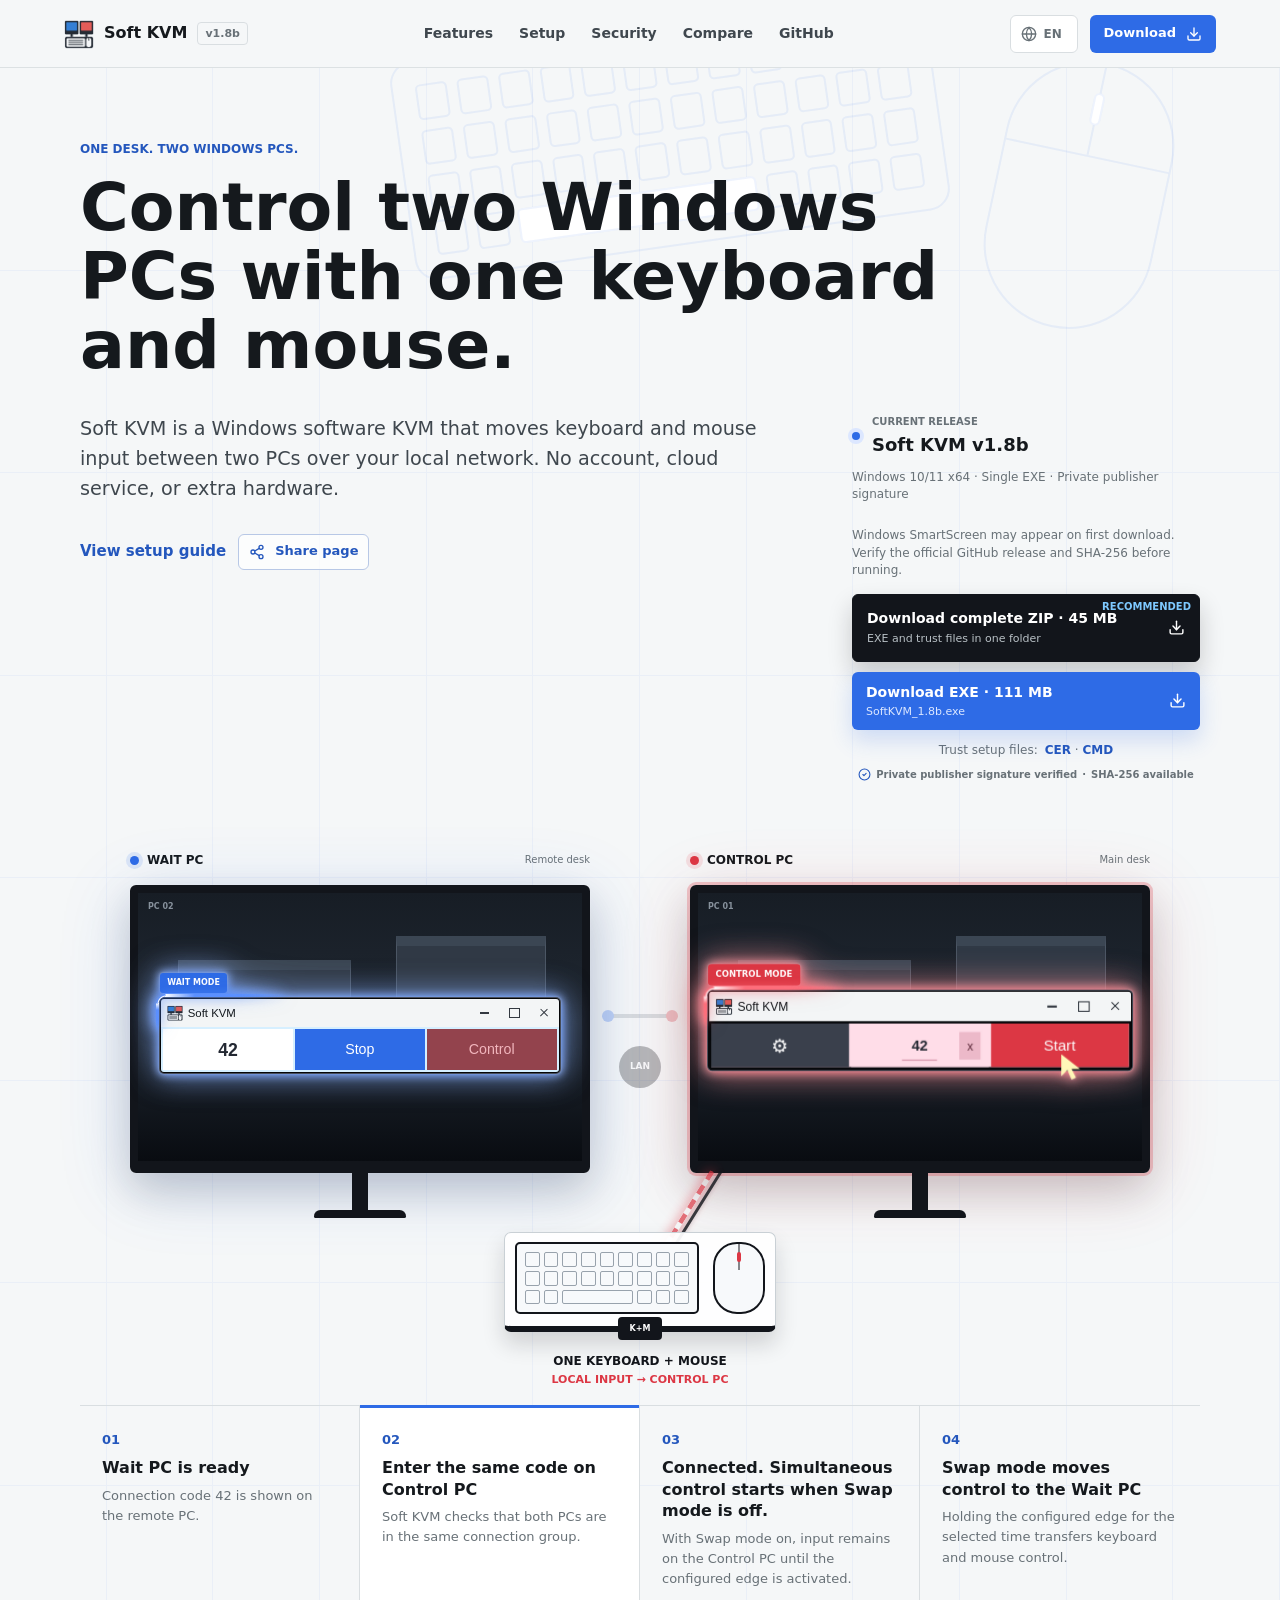
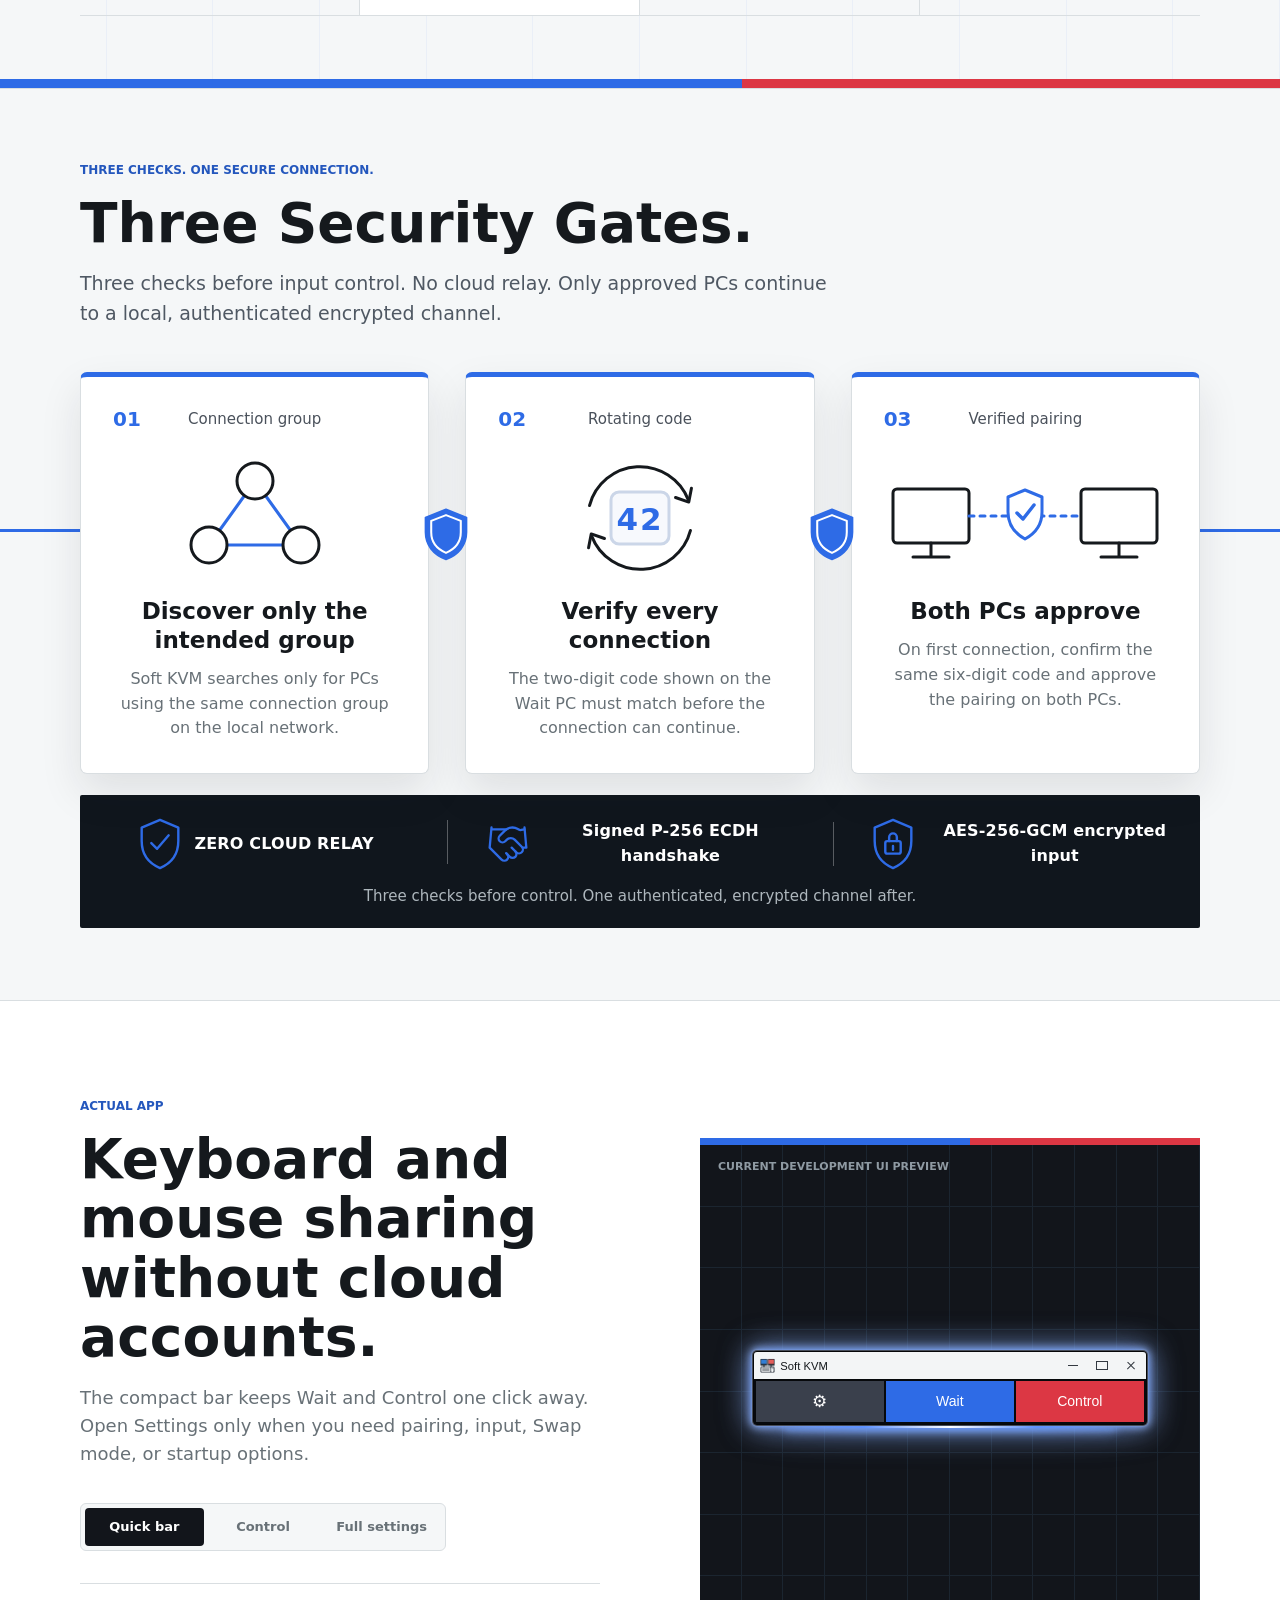
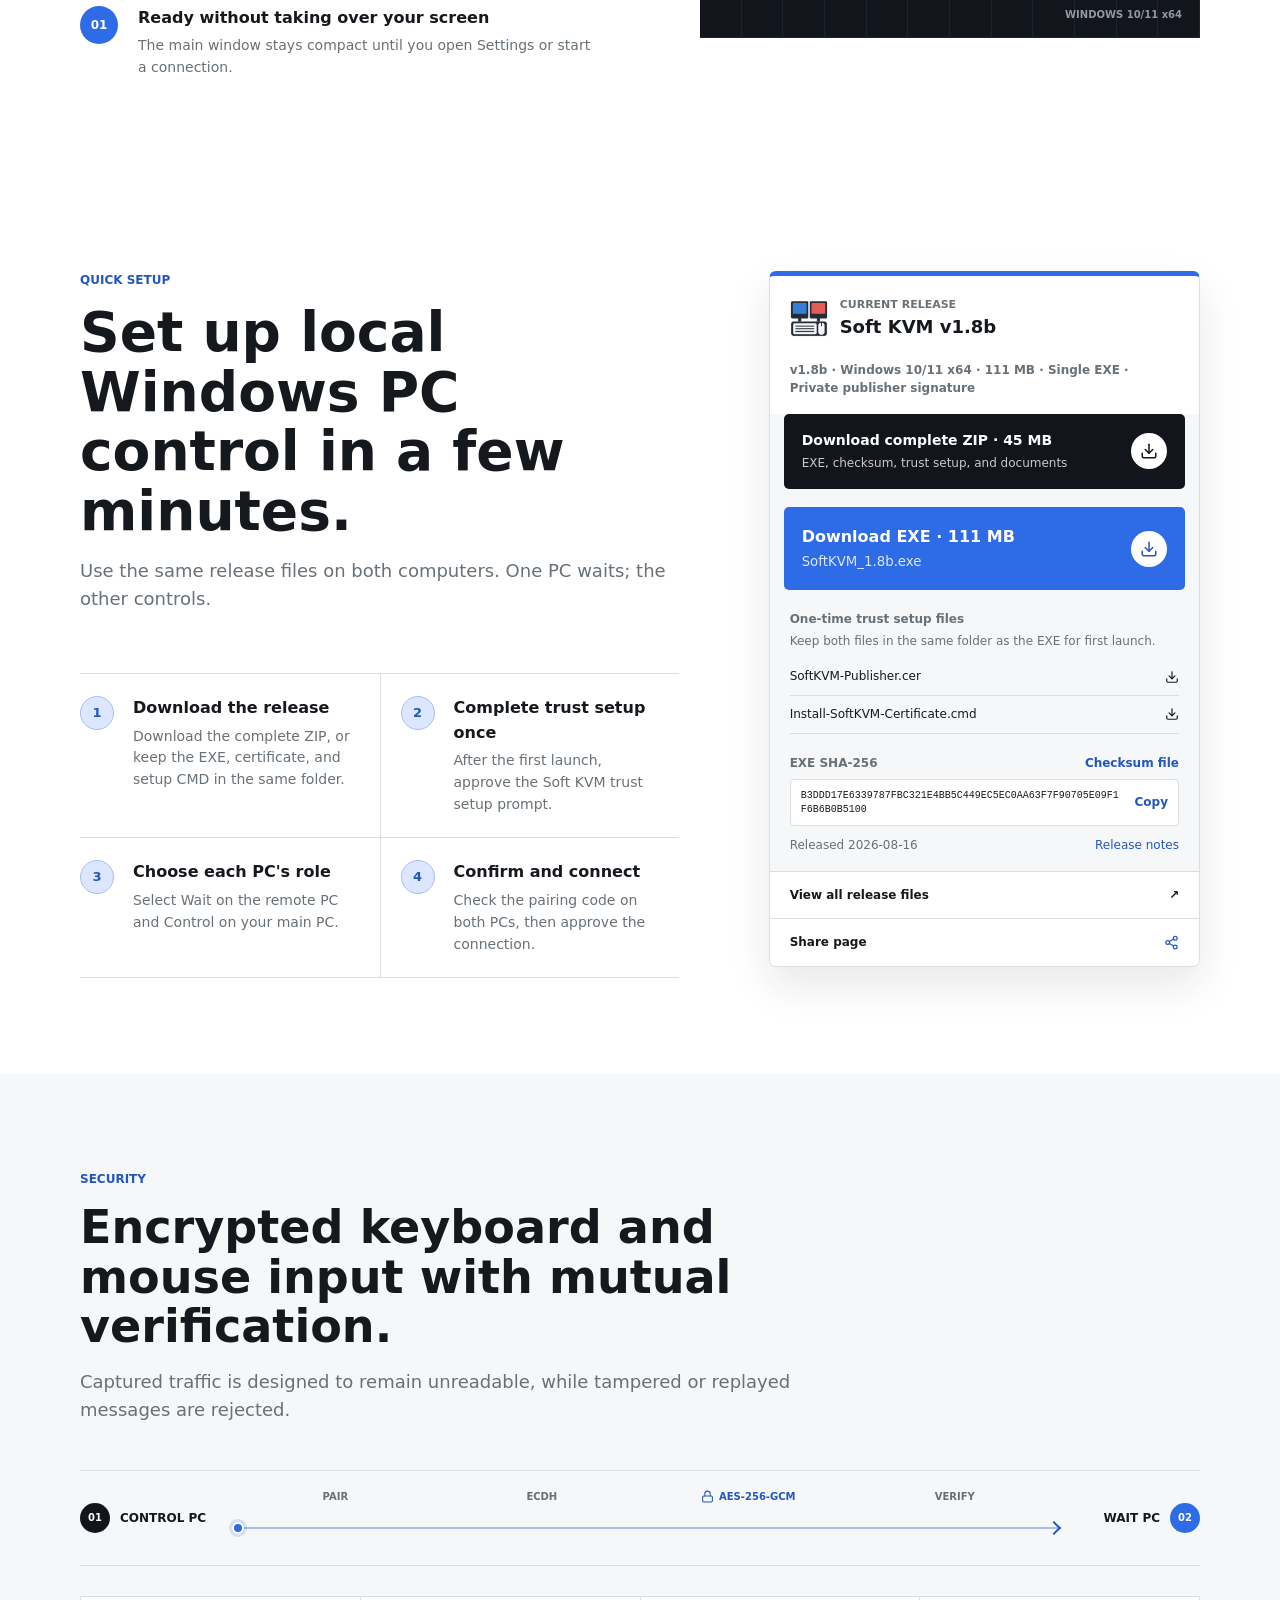
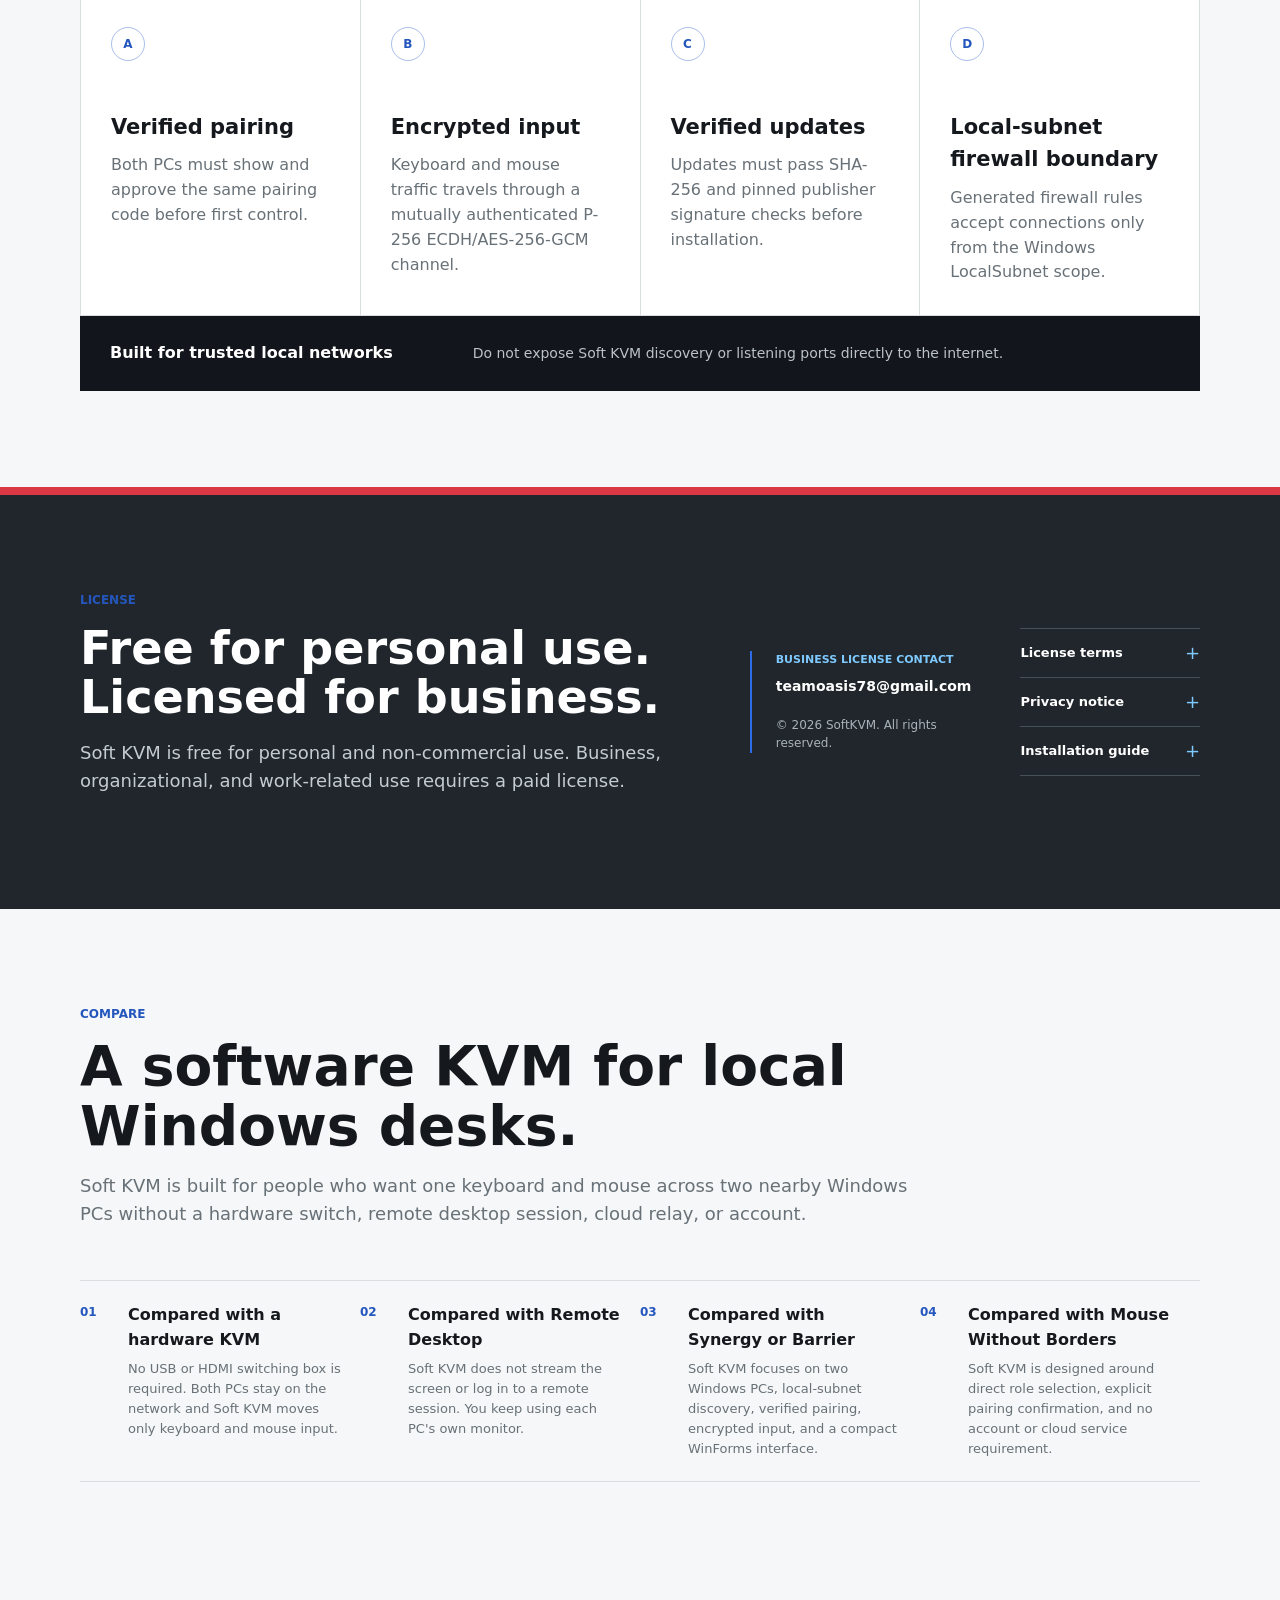
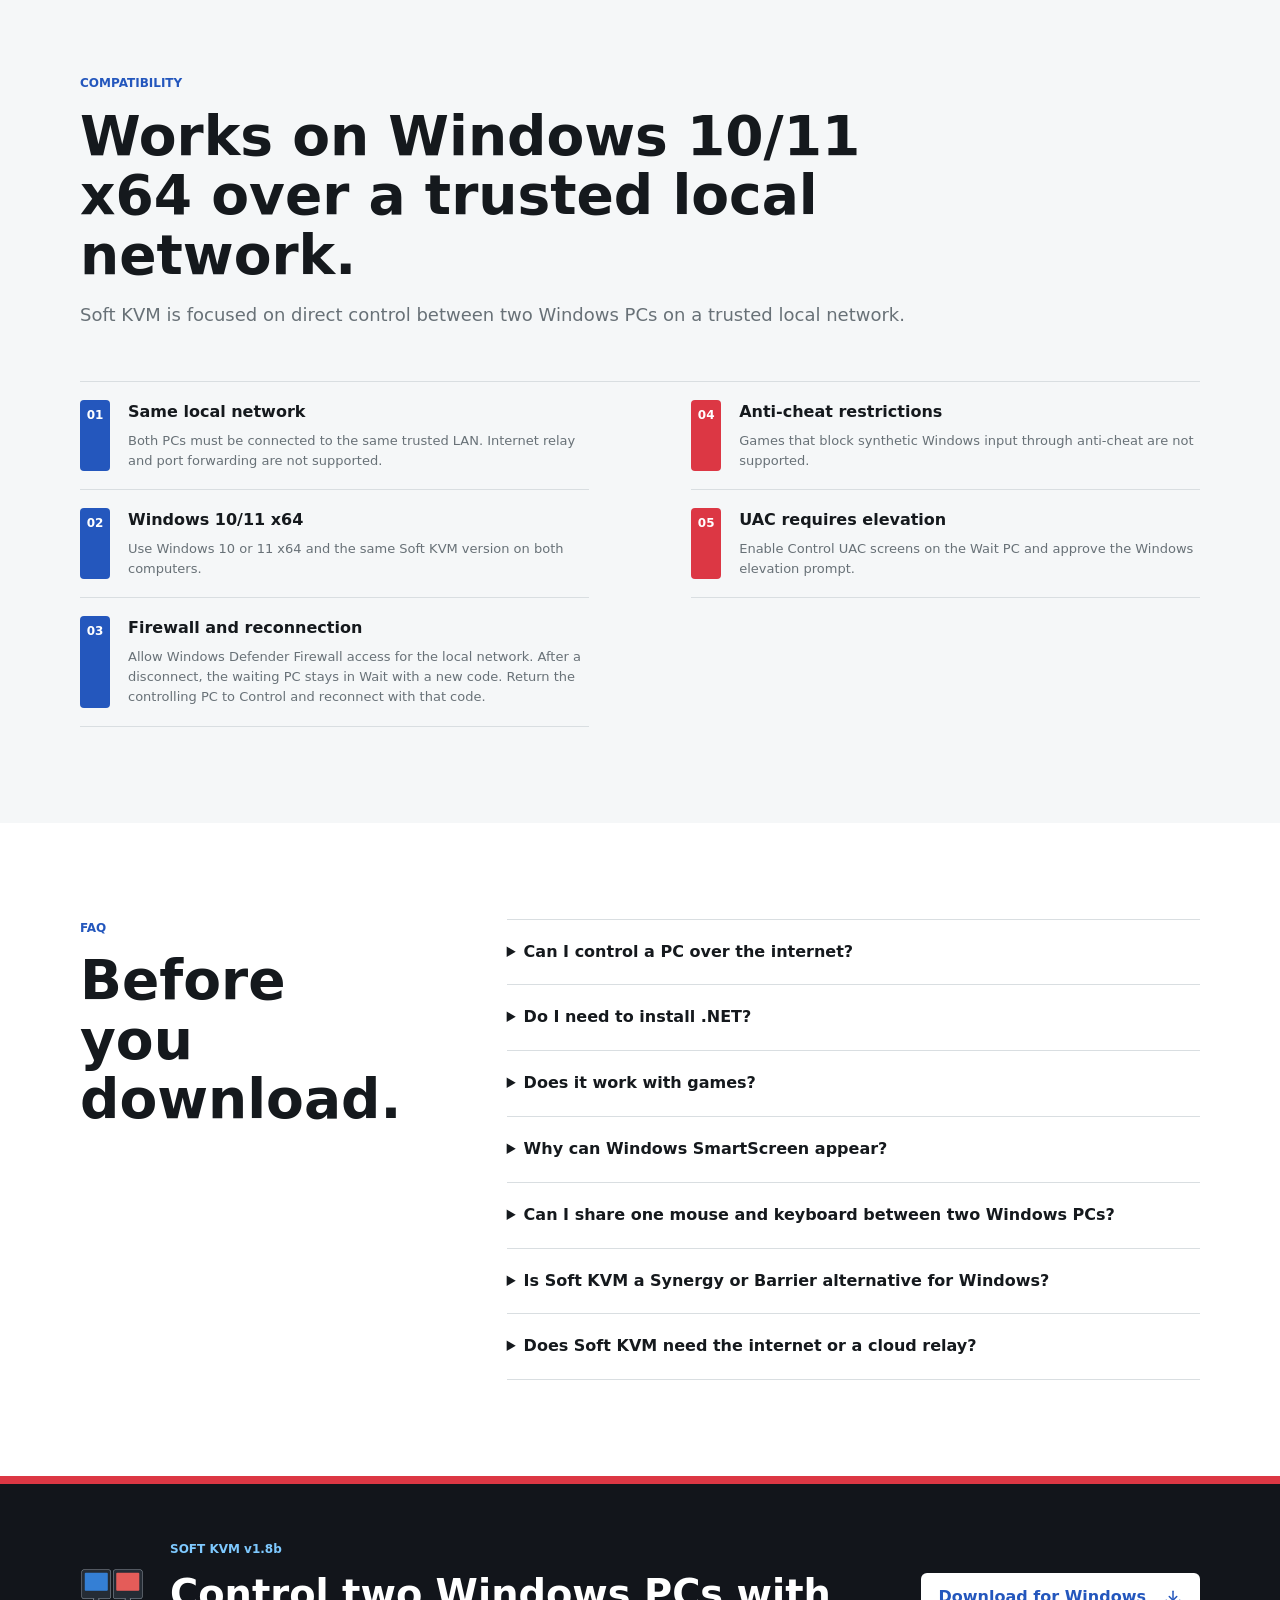
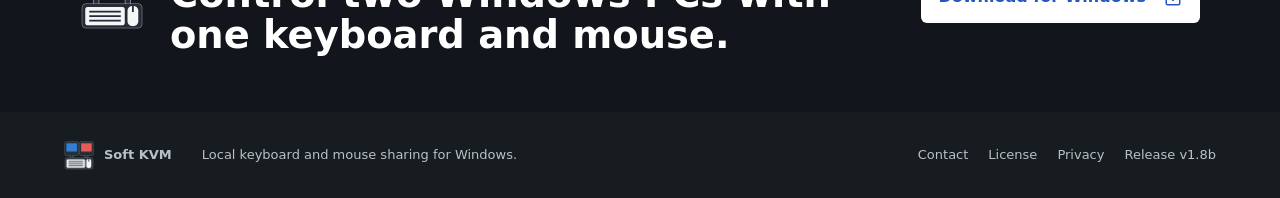
==== commit 9737d371: "release: publish website for v1.8b" ====
--- a/index.html
+++ b/index.html
@@ -34,12 +34,12 @@
     "name": "Soft KVM",
     "applicationCategory": "UtilitiesApplication",
     "operatingSystem": "Windows 10/11 x64",
-    "softwareVersion": "1.7b",
+    "softwareVersion": "1.8b",
     "description": "Soft KVM is a Windows software KVM for sharing one keyboard and mouse between two PCs on the same local network.",
     "url": "https://teamoasis7.github.io/SoftKVM-Releases/",
-    "downloadUrl": "https://github.com/TeamOasis7/SoftKVM-Releases/releases/download/v1.7b/SoftKVM_1.7b_Windows_x64.zip",
-    "releaseNotes": "https://github.com/TeamOasis7/SoftKVM-Releases/releases/tag/v1.7b",
-    "datePublished": "2026-08-04",
+    "downloadUrl": "https://github.com/TeamOasis7/SoftKVM-Releases/releases/download/v1.8b/SoftKVM_1.8b_Windows_x64.zip",
+    "releaseNotes": "https://github.com/TeamOasis7/SoftKVM-Releases/releases/tag/v1.8b",
+    "datePublished": "2026-08-16",
     "inLanguage": ["en", "ko"],
     "isAccessibleForFree": true,
     "license": "https://teamoasis7.github.io/SoftKVM-Releases/docs/LICENSE.txt",
@@ -88,7 +88,7 @@
     <a class="brand" href="#top" aria-label="Soft KVM home" data-i18n-aria-label="aria.home">
       <img src="assets/softkvm-icon.ico" alt="">
       <span>Soft KVM</span>
-      <span class="version">v1.7b</span>
+      <span class="version">v1.8b</span>
     </a>
 
     <nav class="desktop-nav" aria-label="Main navigation" data-i18n-aria-label="aria.mainNavigation">
@@ -115,7 +115,7 @@
           <button type="button" role="menuitemradio" data-lang="ja" data-lang-url="ja/" aria-checked="false">日本語</button>
         </div>
       </div>
-      <a class="header-download" href="https://github.com/TeamOasis7/SoftKVM-Releases/releases/download/v1.7b/SoftKVM_1.7b_Windows_x64.zip" target="_blank" rel="noopener noreferrer">
+      <a class="header-download" href="https://github.com/TeamOasis7/SoftKVM-Releases/releases/download/v1.8b/SoftKVM_1.8b_Windows_x64.zip" target="_blank" rel="noopener noreferrer">
         <span data-i18n="nav.download">Download</span>
         <svg class="download-icon" aria-hidden="true"><use href="#icon-download"></use></svg>
       </a>
@@ -164,26 +164,26 @@
               <span class="status-dot" aria-hidden="true"></span>
               <div>
                 <small data-i18n="hero.releaseLabel">CURRENT RELEASE</small>
-                <strong>Soft KVM v1.7b</strong>
+                <strong>Soft KVM v1.8b</strong>
               </div>
             </div>
 
             <p class="hero-release-facts" data-i18n="hero.releaseFacts">Windows 10/11 x64 · Single EXE · Private publisher signature</p>
             <p class="hero-release-facts" data-i18n="hero.trustNote">Windows SmartScreen may appear on first download. Verify the official GitHub release and SHA-256 before running.</p>
 
-            <a class="hero-download-option bundle-option" href="https://github.com/TeamOasis7/SoftKVM-Releases/releases/download/v1.7b/SoftKVM_1.7b_Windows_x64.zip" target="_blank" rel="noopener noreferrer">
+            <a class="hero-download-option bundle-option" href="https://github.com/TeamOasis7/SoftKVM-Releases/releases/download/v1.8b/SoftKVM_1.8b_Windows_x64.zip" target="_blank" rel="noopener noreferrer">
               <span>
-                <strong data-i18n="hero.zipDownload">Download complete ZIP · 44 MB</strong>
+                <strong data-i18n="hero.zipDownload">Download complete ZIP · 45 MB</strong>
                 <small data-i18n="hero.zipHelp">EXE and trust files in one folder</small>
               </span>
               <svg class="download-icon" aria-hidden="true"><use href="#icon-download"></use></svg>
               <em data-i18n="hero.recommended">RECOMMENDED</em>
             </a>
 
-            <a class="hero-download-option primary-option" href="https://github.com/TeamOasis7/SoftKVM-Releases/releases/download/v1.7b/SoftKVM_1.7b.exe" target="_blank" rel="noopener noreferrer">
+            <a class="hero-download-option primary-option" href="https://github.com/TeamOasis7/SoftKVM-Releases/releases/download/v1.8b/SoftKVM_1.8b.exe" target="_blank" rel="noopener noreferrer">
               <span>
                 <strong data-i18n="download.exeAction">Download EXE · 111 MB</strong>
-                <small>SoftKVM_1.7b.exe</small>
+                <small>SoftKVM_1.8b.exe</small>
               </span>
               <svg class="download-icon" aria-hidden="true"><use href="#icon-download"></use></svg>
             </a>
@@ -191,9 +191,9 @@
             <div class="hero-trust-files">
               <span data-i18n="hero.trustHelp">Trust setup files:</span>
               <span class="hero-trust-links">
-                <a href="https://github.com/TeamOasis7/SoftKVM-Releases/releases/download/v1.7b/SoftKVM-Publisher.cer" target="_blank" rel="noopener noreferrer">CER</a>
+                <a href="https://github.com/TeamOasis7/SoftKVM-Releases/releases/download/v1.8b/SoftKVM-Publisher.cer" target="_blank" rel="noopener noreferrer">CER</a>
                 <span aria-hidden="true">·</span>
-                <a href="https://github.com/TeamOasis7/SoftKVM-Releases/releases/download/v1.7b/Install-SoftKVM-Certificate.cmd" target="_blank" rel="noopener noreferrer">CMD</a>
+                <a href="https://github.com/TeamOasis7/SoftKVM-Releases/releases/download/v1.8b/Install-SoftKVM-Certificate.cmd" target="_blank" rel="noopener noreferrer">CMD</a>
               </span>
             </div>
             <div class="hero-assurance">
@@ -458,15 +458,15 @@
           <img src="assets/softkvm-icon.ico" alt="">
           <div>
             <span data-i18n="download.label">CURRENT RELEASE</span>
-            <strong>Soft KVM v1.7b</strong>
-          </div>
-        </div>
-
-        <p class="release-facts" data-i18n="download.facts">v1.7b · Windows 10/11 x64 · 111 MB · Single EXE · Private publisher signature</p>
-
-        <a class="bundle-download" href="https://github.com/TeamOasis7/SoftKVM-Releases/releases/download/v1.7b/SoftKVM_1.7b_Windows_x64.zip" target="_blank" rel="noopener noreferrer">
+            <strong>Soft KVM v1.8b</strong>
+          </div>
+        </div>
+
+        <p class="release-facts" data-i18n="download.facts">v1.8b · Windows 10/11 x64 · 111 MB · Single EXE · Private publisher signature</p>
+
+        <a class="bundle-download" href="https://github.com/TeamOasis7/SoftKVM-Releases/releases/download/v1.8b/SoftKVM_1.8b_Windows_x64.zip" target="_blank" rel="noopener noreferrer">
           <span>
-            <strong data-i18n="download.bundleAction">Download complete ZIP · 44 MB</strong>
+            <strong data-i18n="download.bundleAction">Download complete ZIP · 45 MB</strong>
             <small data-i18n="download.bundleContents">EXE, checksum, trust setup, and documents</small>
           </span>
           <span class="download-mark" aria-hidden="true">
@@ -474,10 +474,10 @@
           </span>
         </a>
 
-        <a class="release-main" href="https://github.com/TeamOasis7/SoftKVM-Releases/releases/download/v1.7b/SoftKVM_1.7b.exe" target="_blank" rel="noopener noreferrer">
+        <a class="release-main" href="https://github.com/TeamOasis7/SoftKVM-Releases/releases/download/v1.8b/SoftKVM_1.8b.exe" target="_blank" rel="noopener noreferrer">
           <span>
             <strong data-i18n="download.exeAction">Download EXE · 111 MB</strong>
-            <small>SoftKVM_1.7b.exe</small>
+            <small>SoftKVM_1.8b.exe</small>
           </span>
           <span class="download-mark" aria-hidden="true">
             <svg class="download-icon"><use href="#icon-download"></use></svg>
@@ -487,11 +487,11 @@
         <div class="support-files">
           <p data-i18n="download.trustFiles">One-time trust setup files</p>
           <small data-i18n="download.trustHelp">Keep both files in the same folder as the EXE for first launch.</small>
-          <a href="https://github.com/TeamOasis7/SoftKVM-Releases/releases/download/v1.7b/SoftKVM-Publisher.cer" target="_blank" rel="noopener noreferrer">
+          <a href="https://github.com/TeamOasis7/SoftKVM-Releases/releases/download/v1.8b/SoftKVM-Publisher.cer" target="_blank" rel="noopener noreferrer">
             <span>SoftKVM-Publisher.cer</span>
             <svg class="download-icon" aria-hidden="true"><use href="#icon-download"></use></svg>
           </a>
-          <a href="https://github.com/TeamOasis7/SoftKVM-Releases/releases/download/v1.7b/Install-SoftKVM-Certificate.cmd" target="_blank" rel="noopener noreferrer">
+          <a href="https://github.com/TeamOasis7/SoftKVM-Releases/releases/download/v1.8b/Install-SoftKVM-Certificate.cmd" target="_blank" rel="noopener noreferrer">
             <span>Install-SoftKVM-Certificate.cmd</span>
             <svg class="download-icon" aria-hidden="true"><use href="#icon-download"></use></svg>
           </a>
@@ -500,20 +500,20 @@
         <div class="release-verification">
           <div class="hash-heading">
             <span>EXE SHA-256</span>
-            <a href="https://github.com/TeamOasis7/SoftKVM-Releases/releases/download/v1.7b/SoftKVM_1.7b.exe.sha256" target="_blank" rel="noopener noreferrer" data-i18n="download.hashFile">Checksum file</a>
-          </div>
-          <button class="hash-copy" type="button" data-copy-hash="A5DA14BDC16E1CAC7647DA41C4DD35B0166285E47FE484BF7B11C69FB518CB84">
-            <code>A5DA14BDC16E1CAC7647DA41C4DD35B0166285E47FE484BF7B11C69FB518CB84</code>
+            <a href="https://github.com/TeamOasis7/SoftKVM-Releases/releases/download/v1.8b/SoftKVM_1.8b.exe.sha256" target="_blank" rel="noopener noreferrer" data-i18n="download.hashFile">Checksum file</a>
+          </div>
+          <button class="hash-copy" type="button" data-copy-hash="B3DDD17E6339787FBC321E4BB5C449EC5EC0AA63F7F90705E09F1F6B6B0B5100">
+            <code>B3DDD17E6339787FBC321E4BB5C449EC5EC0AA63F7F90705E09F1F6B6B0B5100</code>
             <span data-copy-label data-i18n="download.copyHash">Copy</span>
           </button>
           <div class="release-details">
-            <span><span data-i18n="download.released">Released</span> <time datetime="2026-08-04">2026-08-04</time></span>
-            <a href="https://github.com/TeamOasis7/SoftKVM-Releases/releases/tag/v1.7b" target="_blank" rel="noopener noreferrer" data-i18n="download.releaseNotes">Release notes</a>
+            <span><span data-i18n="download.released">Released</span> <time datetime="2026-08-16">2026-08-16</time></span>
+            <a href="https://github.com/TeamOasis7/SoftKVM-Releases/releases/tag/v1.8b" target="_blank" rel="noopener noreferrer" data-i18n="download.releaseNotes">Release notes</a>
           </div>
         </div>
 
         <div class="download-panel-actions">
-          <a class="all-files" href="https://github.com/TeamOasis7/SoftKVM-Releases/releases/tag/v1.7b" target="_blank" rel="noopener noreferrer">
+          <a class="all-files" href="https://github.com/TeamOasis7/SoftKVM-Releases/releases/tag/v1.8b" target="_blank" rel="noopener noreferrer">
             <span data-i18n="download.allFiles">View all release files</span>
             <span aria-hidden="true">↗</span>
           </a>
@@ -742,10 +742,10 @@
     <section class="final-cta">
       <img src="assets/softkvm-icon.ico" alt="">
       <div>
-        <p class="eyebrow">SOFT KVM v1.7b</p>
+        <p class="eyebrow">SOFT KVM v1.8b</p>
         <h2 data-i18n="final.title">Control two Windows PCs with one keyboard and mouse.</h2>
       </div>
-      <a class="button primary light" href="https://github.com/TeamOasis7/SoftKVM-Releases/releases/download/v1.7b/SoftKVM_1.7b_Windows_x64.zip" target="_blank" rel="noopener noreferrer">
+      <a class="button primary light" href="https://github.com/TeamOasis7/SoftKVM-Releases/releases/download/v1.8b/SoftKVM_1.8b_Windows_x64.zip" target="_blank" rel="noopener noreferrer">
         <span data-i18n="final.download">Download for Windows</span>
         <svg class="download-icon" aria-hidden="true"><use href="#icon-download"></use></svg>
       </a>
@@ -762,7 +762,7 @@
       <a href="mailto:teamoasis78@gmail.com?subject=Soft%20KVM%20inquiry" data-i18n="footer.contact">Contact</a>
       <a href="docs/LICENSE.txt" target="_blank" rel="noopener noreferrer" data-i18n="footer.license">License</a>
       <a href="docs/PRIVACY.txt" target="_blank" rel="noopener noreferrer" data-i18n="footer.privacy">Privacy</a>
-      <a href="https://github.com/TeamOasis7/SoftKVM-Releases/releases/tag/v1.7b" target="_blank" rel="noopener noreferrer" data-i18n="footer.release">Release v1.7b</a>
+      <a href="https://github.com/TeamOasis7/SoftKVM-Releases/releases/tag/v1.8b" target="_blank" rel="noopener noreferrer" data-i18n="footer.release">Release v1.8b</a>
     </div>
   </footer>
 </body>
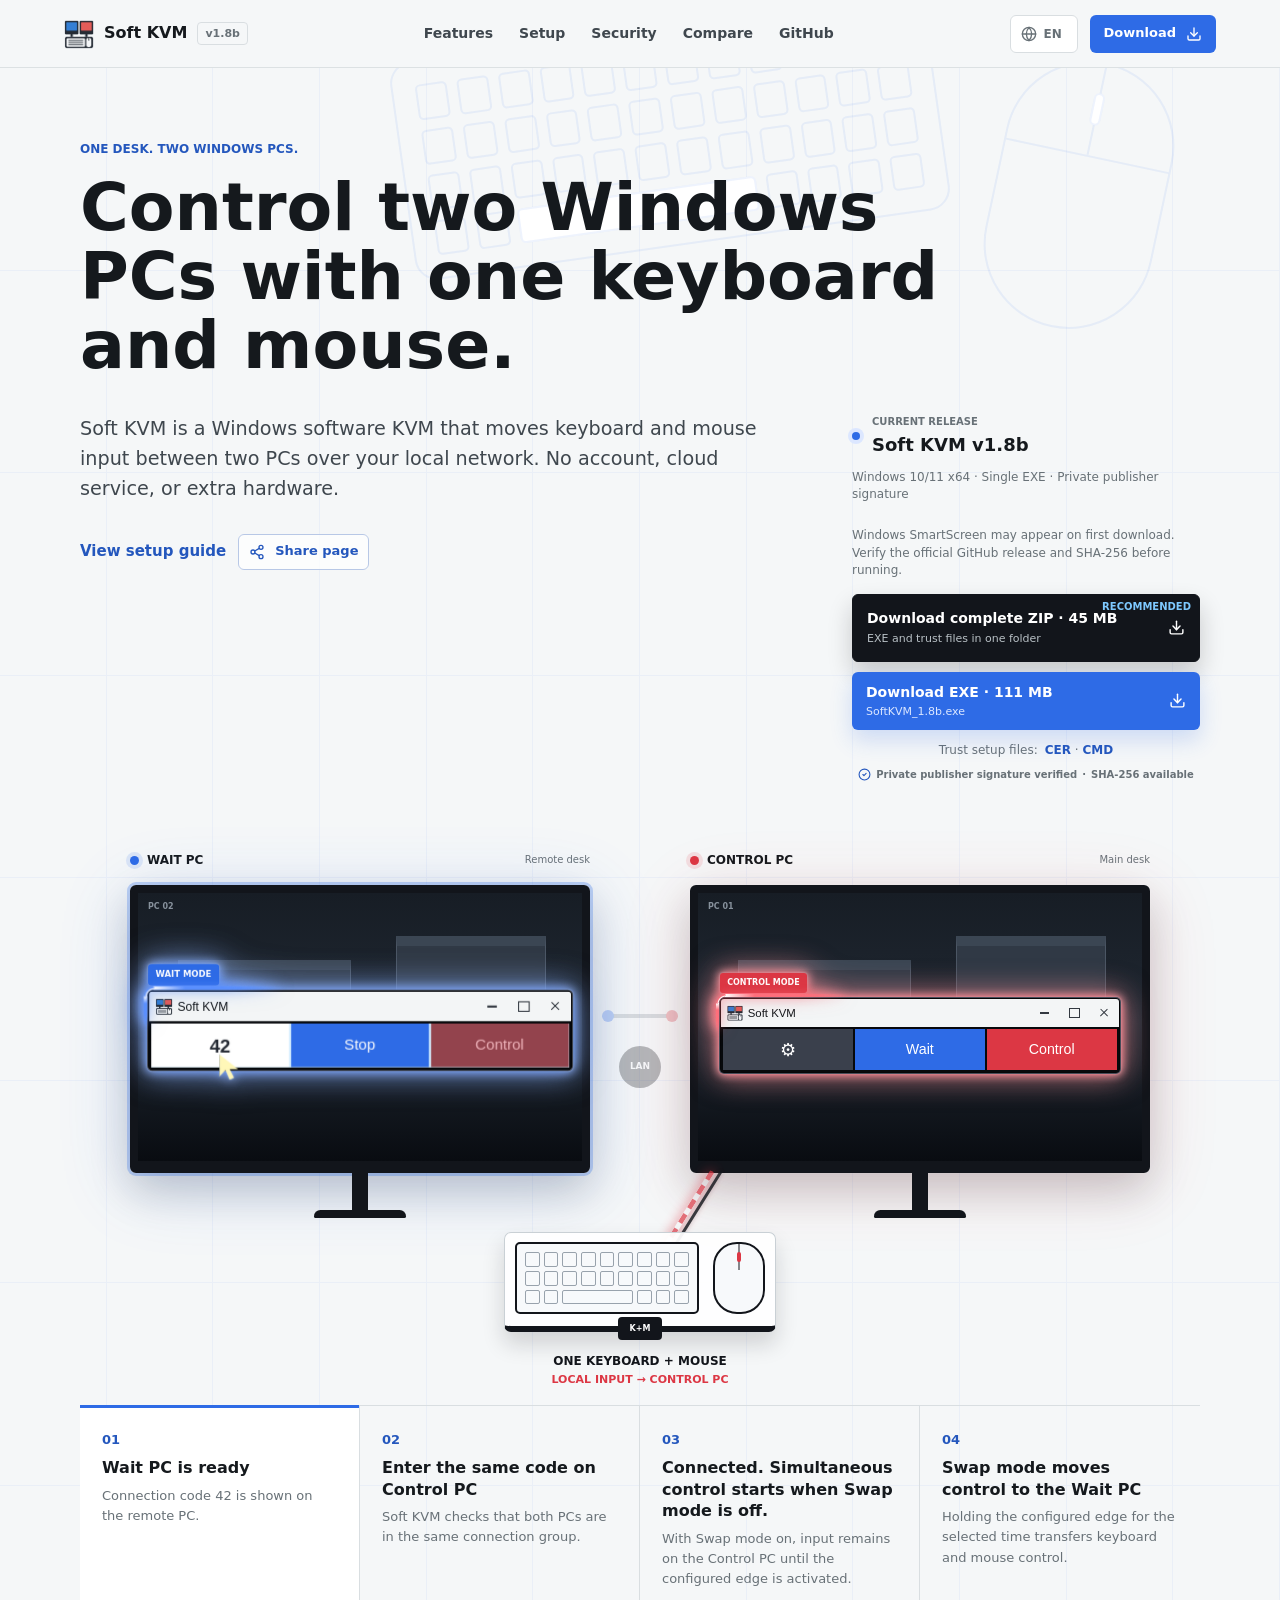
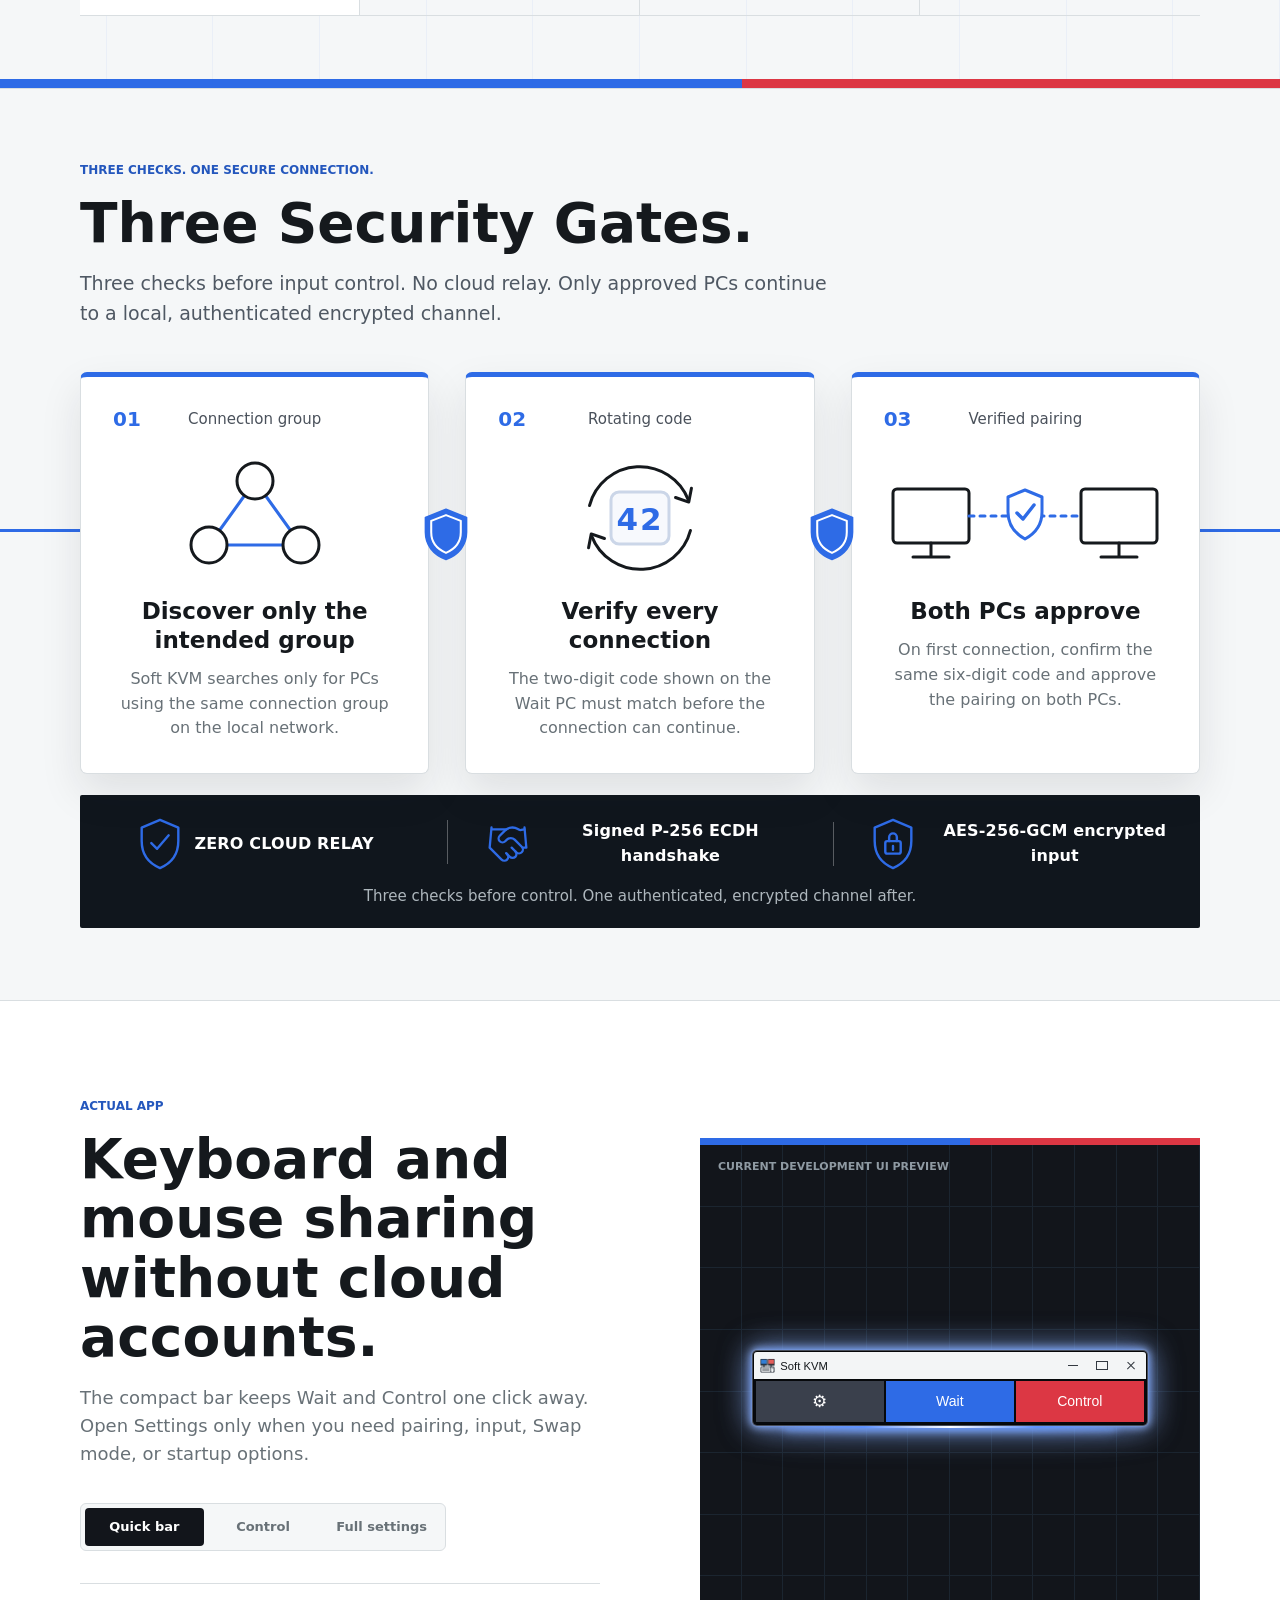
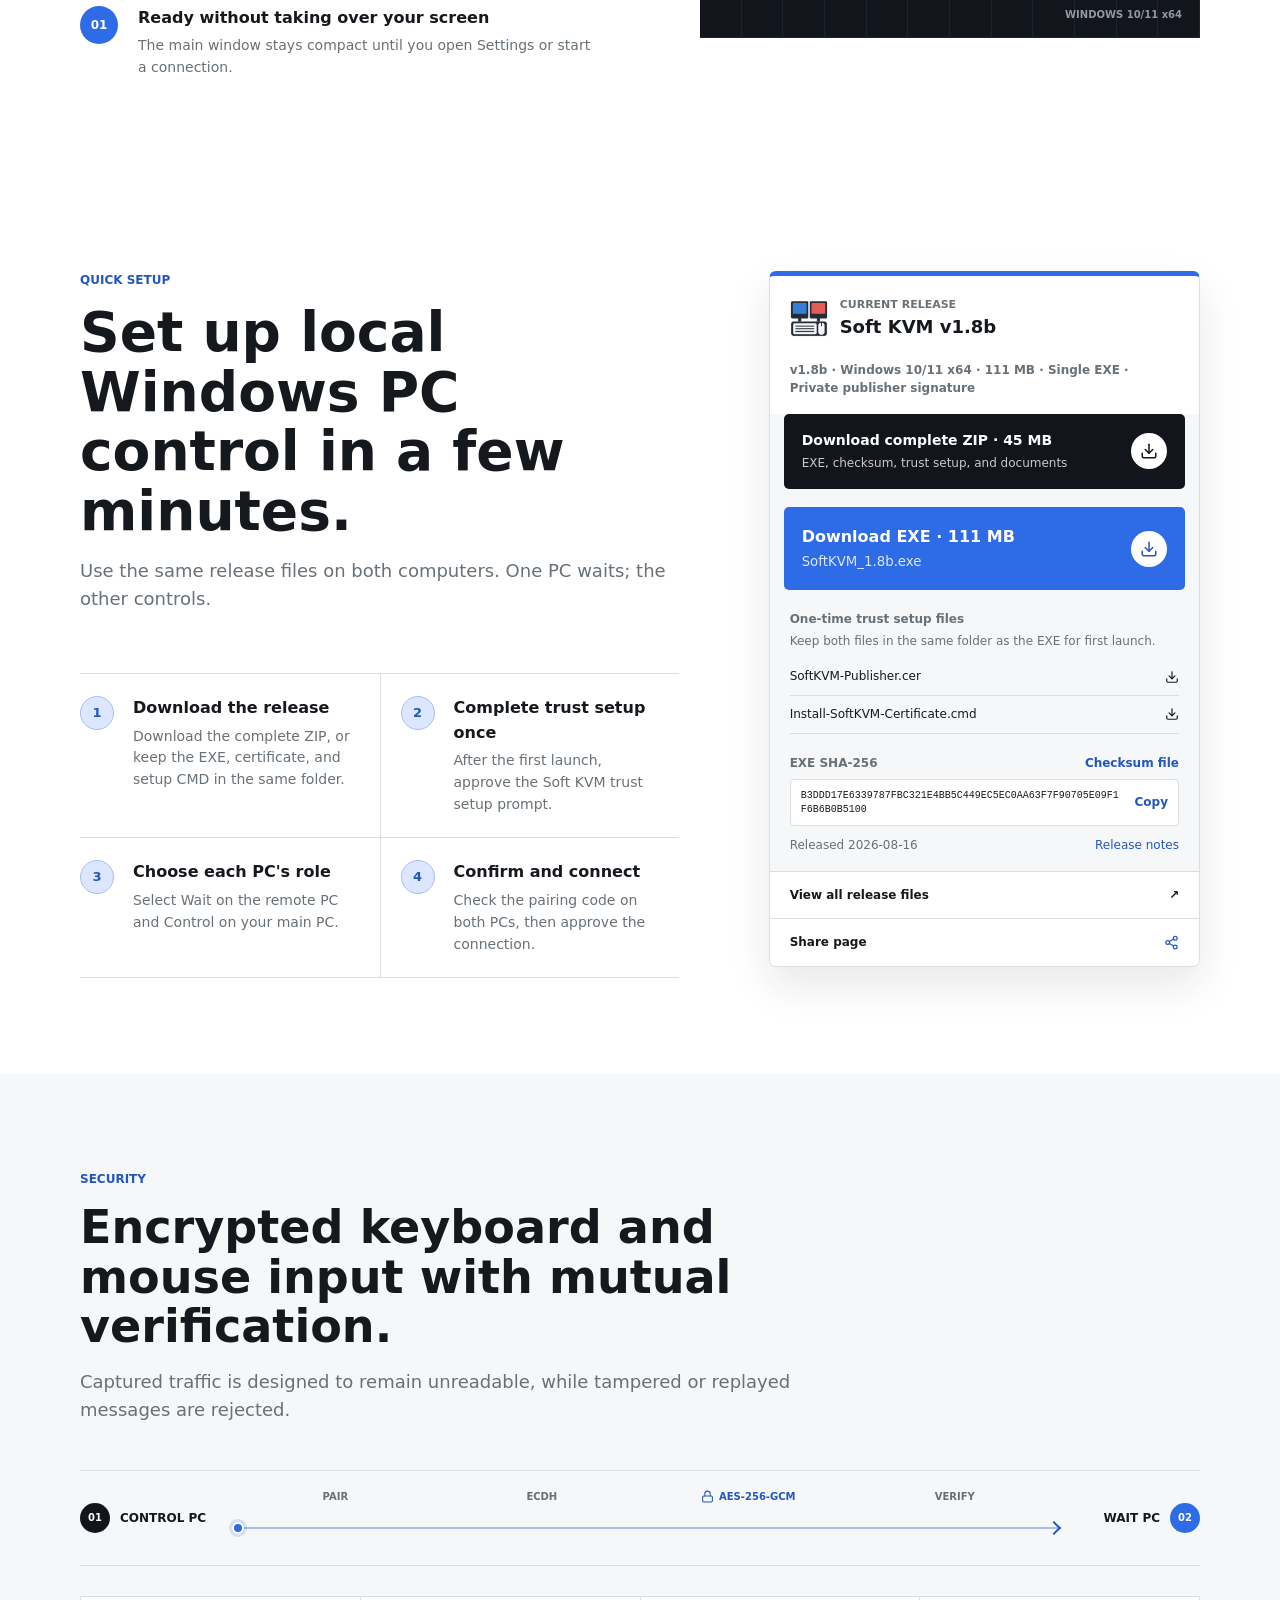
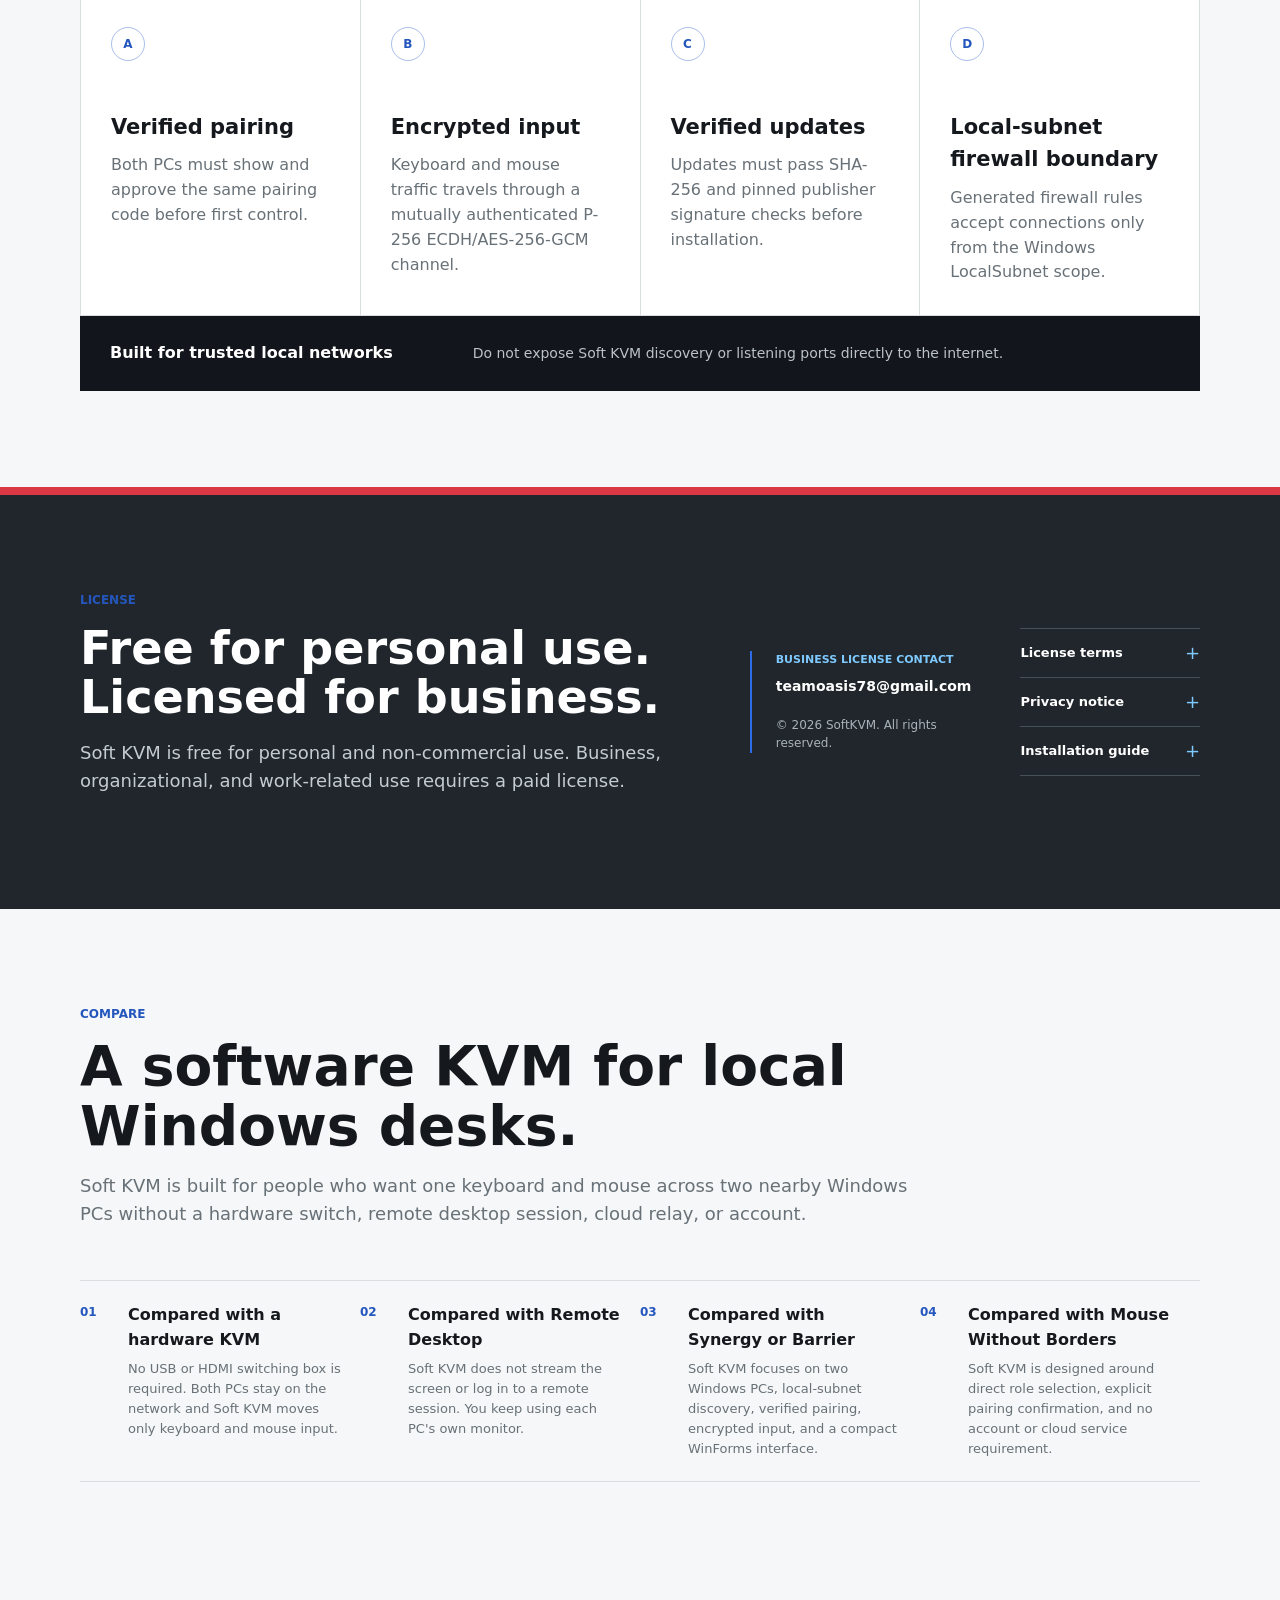
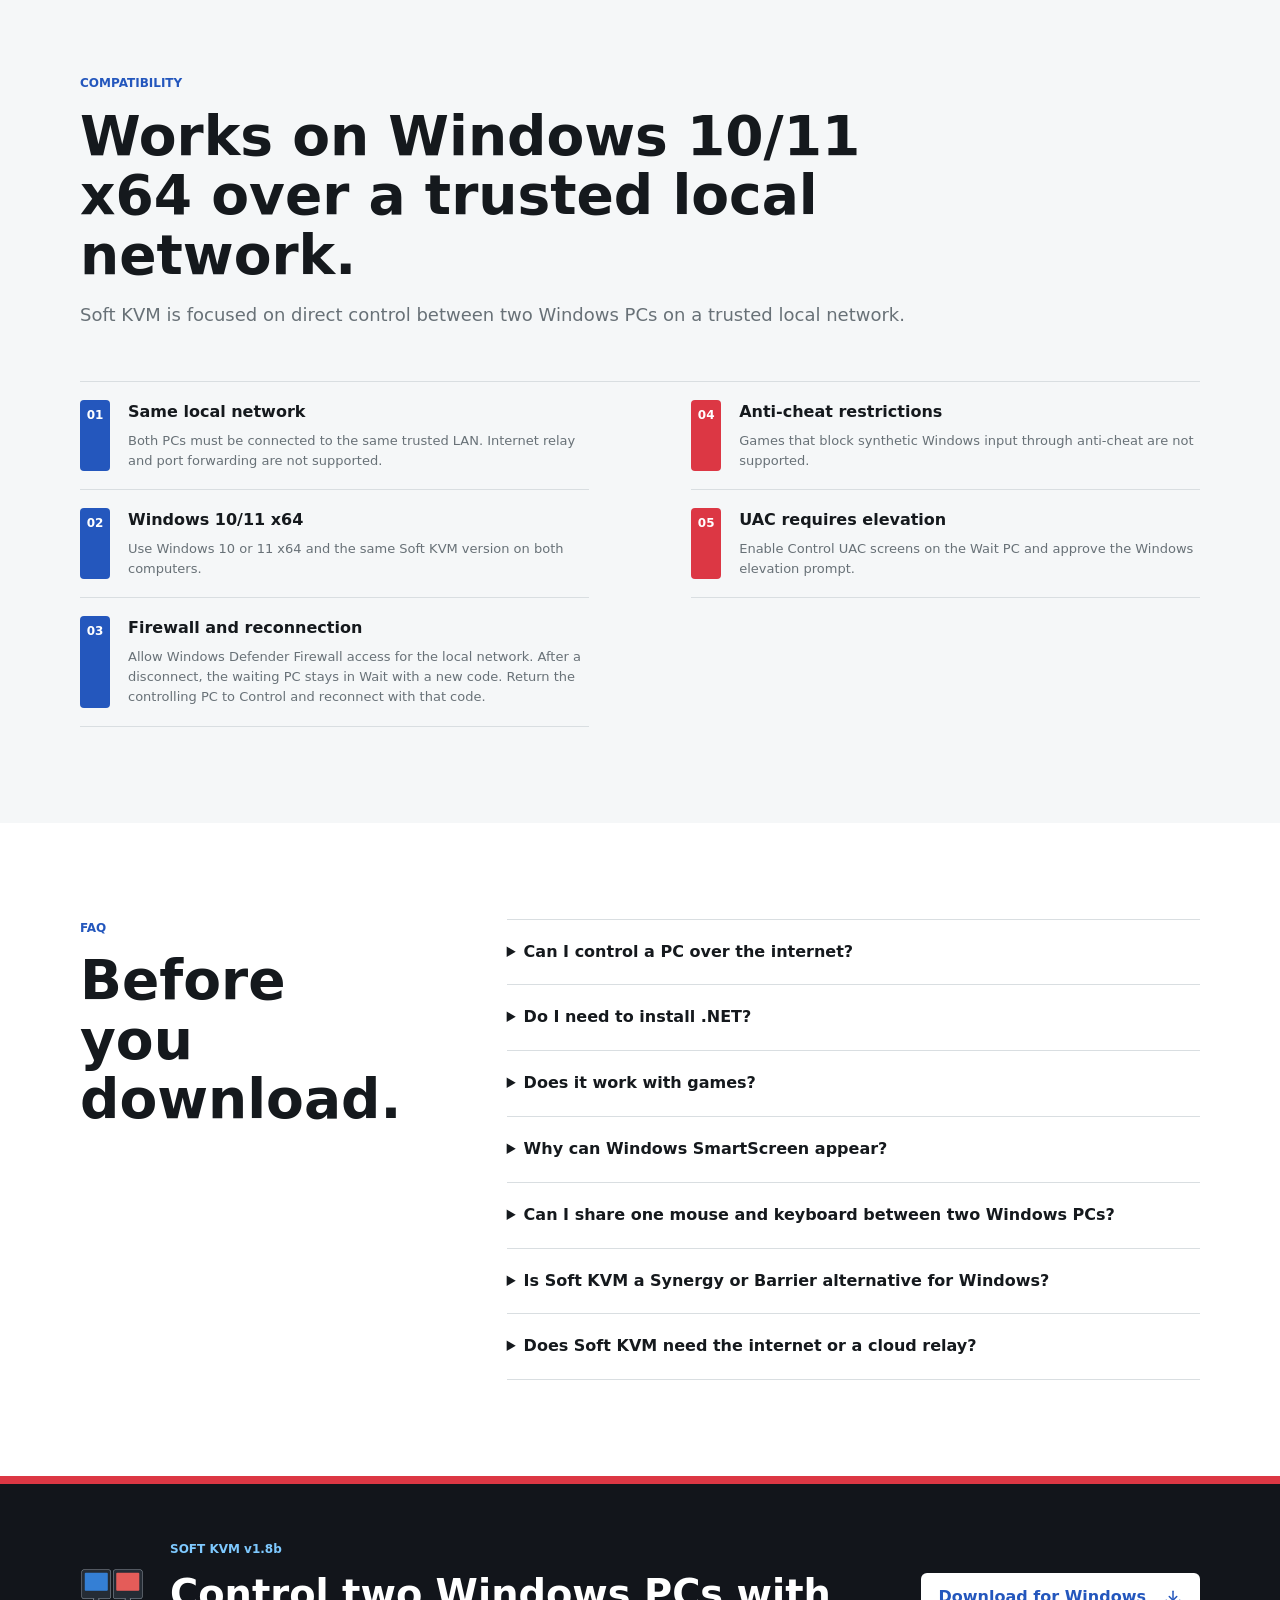
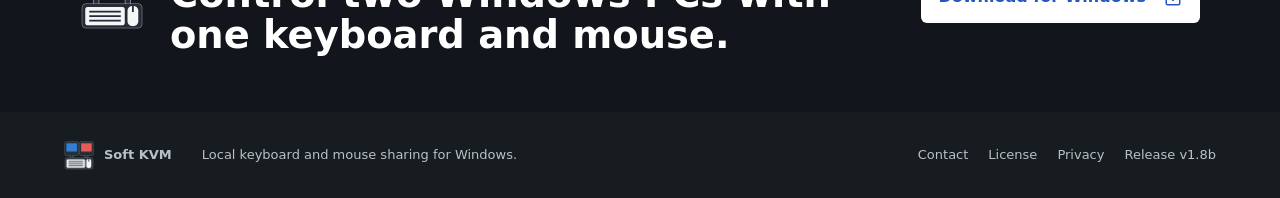
==== commit a85e1366: "fix: improve localized SEO links and sitemap metadata" ====
--- a/index.html
+++ b/index.html
@@ -3,7 +3,7 @@
 <head>
   <meta charset="utf-8">
   <meta name="viewport" content="width=device-width, initial-scale=1">
-  <title>Soft KVM - Windows software KVM for one keyboard and mouse</title>
+  <title>SoftKVM by TeamOasis7 | Windows Keyboard and Mouse Sharing</title>
   <meta name="description" content="Soft KVM is a Windows software KVM for sharing one keyboard and mouse between two PCs on the same local network. No account, cloud, or relay server required.">
   <meta name="robots" content="index, follow">
   <meta name="google-site-verification" content="VC0QAMDgUq4MwHNinDk0rk7gNzmcgwF1ImPnzyETGOg">
@@ -14,24 +14,26 @@
   <link rel="alternate" hreflang="x-default" href="https://teamoasis7.github.io/SoftKVM-Releases/">
   <meta property="og:type" content="website">
   <meta property="og:site_name" content="Soft KVM">
-  <meta property="og:title" content="Soft KVM - Windows software KVM for one keyboard and mouse">
+  <meta property="og:title" content="SoftKVM by TeamOasis7 | Windows Keyboard and Mouse Sharing">
   <meta property="og:description" content="Soft KVM is a Windows software KVM for sharing one keyboard and mouse between two PCs on the same local network. No account, cloud, or relay server required.">
   <meta property="og:url" content="https://teamoasis7.github.io/SoftKVM-Releases/">
   <meta property="og:image" content="https://teamoasis7.github.io/SoftKVM-Releases/assets/softkvm-icon.ico">
   <meta property="og:image:alt" content="Soft KVM app icon">
   <meta name="twitter:card" content="summary">
-  <meta name="twitter:title" content="Soft KVM - Windows software KVM for one keyboard and mouse">
+  <meta name="twitter:title" content="SoftKVM by TeamOasis7 | Windows Keyboard and Mouse Sharing">
   <meta name="twitter:description" content="Soft KVM is a Windows software KVM for sharing one keyboard and mouse between two PCs on the same local network. No account, cloud, or relay server required.">
   <meta name="twitter:image" content="https://teamoasis7.github.io/SoftKVM-Releases/assets/softkvm-icon.ico">
   <meta name="theme-color" content="#f5f7f8">
   <link rel="icon" href="assets/softkvm-icon.ico">
-  <link rel="stylesheet" href="styles.css?v=20260729-language-dropdown-39">
-  <script src="app.js?v=20260730-release-utf8-fix" defer></script>
+  <link rel="stylesheet" href="styles.css?v=20261026-seo-links">
+  <script src="app.js?v=20261026-seo-links" defer></script>
   <script type="application/ld+json">
   {
     "@context": "https://schema.org",
     "@type": "SoftwareApplication",
     "name": "Soft KVM",
+    "alternateName": "SoftKVM",
+    "sameAs": "https://github.com/TeamOasis7/SoftKVM-Releases",
     "applicationCategory": "UtilitiesApplication",
     "operatingSystem": "Windows 10/11 x64",
     "softwareVersion": "1.8b",
@@ -40,7 +42,7 @@
     "downloadUrl": "https://github.com/TeamOasis7/SoftKVM-Releases/releases/download/v1.8b/SoftKVM_1.8b_Windows_x64.zip",
     "releaseNotes": "https://github.com/TeamOasis7/SoftKVM-Releases/releases/tag/v1.8b",
     "datePublished": "2026-08-16",
-    "inLanguage": ["en", "ko"],
+    "inLanguage": "en",
     "isAccessibleForFree": true,
     "license": "https://teamoasis7.github.io/SoftKVM-Releases/docs/LICENSE.txt",
     "offers": {
@@ -110,9 +112,9 @@
           <span data-lang-current>EN</span>
         </button>
         <div id="language-menu" class="language-menu" role="menu" hidden>
-          <button type="button" role="menuitemradio" data-lang="en" aria-checked="true">English</button>
-          <button type="button" role="menuitemradio" data-lang="ko" data-lang-url="ko/" aria-checked="false">한국어</button>
-          <button type="button" role="menuitemradio" data-lang="ja" data-lang-url="ja/" aria-checked="false">日本語</button>
+          <a href="./" hreflang="en" lang="en" role="menuitemradio" data-lang="en" aria-checked="true">English</a>
+          <a href="ko/" hreflang="ko" lang="ko" role="menuitemradio" data-lang="ko" aria-checked="false">한국어</a>
+          <a href="ja/" hreflang="ja" lang="ja" role="menuitemradio" data-lang="ja" aria-checked="false">日本語</a>
         </div>
       </div>
       <a class="header-download" href="https://github.com/TeamOasis7/SoftKVM-Releases/releases/download/v1.8b/SoftKVM_1.8b_Windows_x64.zip" target="_blank" rel="noopener noreferrer">
--- a/styles.css
+++ b/styles.css
@@ -267,7 +267,10 @@
   display: none;
 }
 
-.language-menu button {
+.language-menu [data-lang] {
+  display: flex;
+  align-items: center;
+  text-decoration: none;
   min-height: 34px;
   padding: 0 10px;
   color: var(--ink-soft);
@@ -281,12 +284,12 @@
   white-space: nowrap;
 }
 
-.language-menu button:hover {
+.language-menu [data-lang]:hover {
   color: var(--blue-dark);
   background: var(--blue-soft);
 }
 
-.language-menu button[aria-checked="true"] {
+.language-menu [data-lang][aria-checked="true"] {
   color: var(--surface);
   background: var(--charcoal);
 }
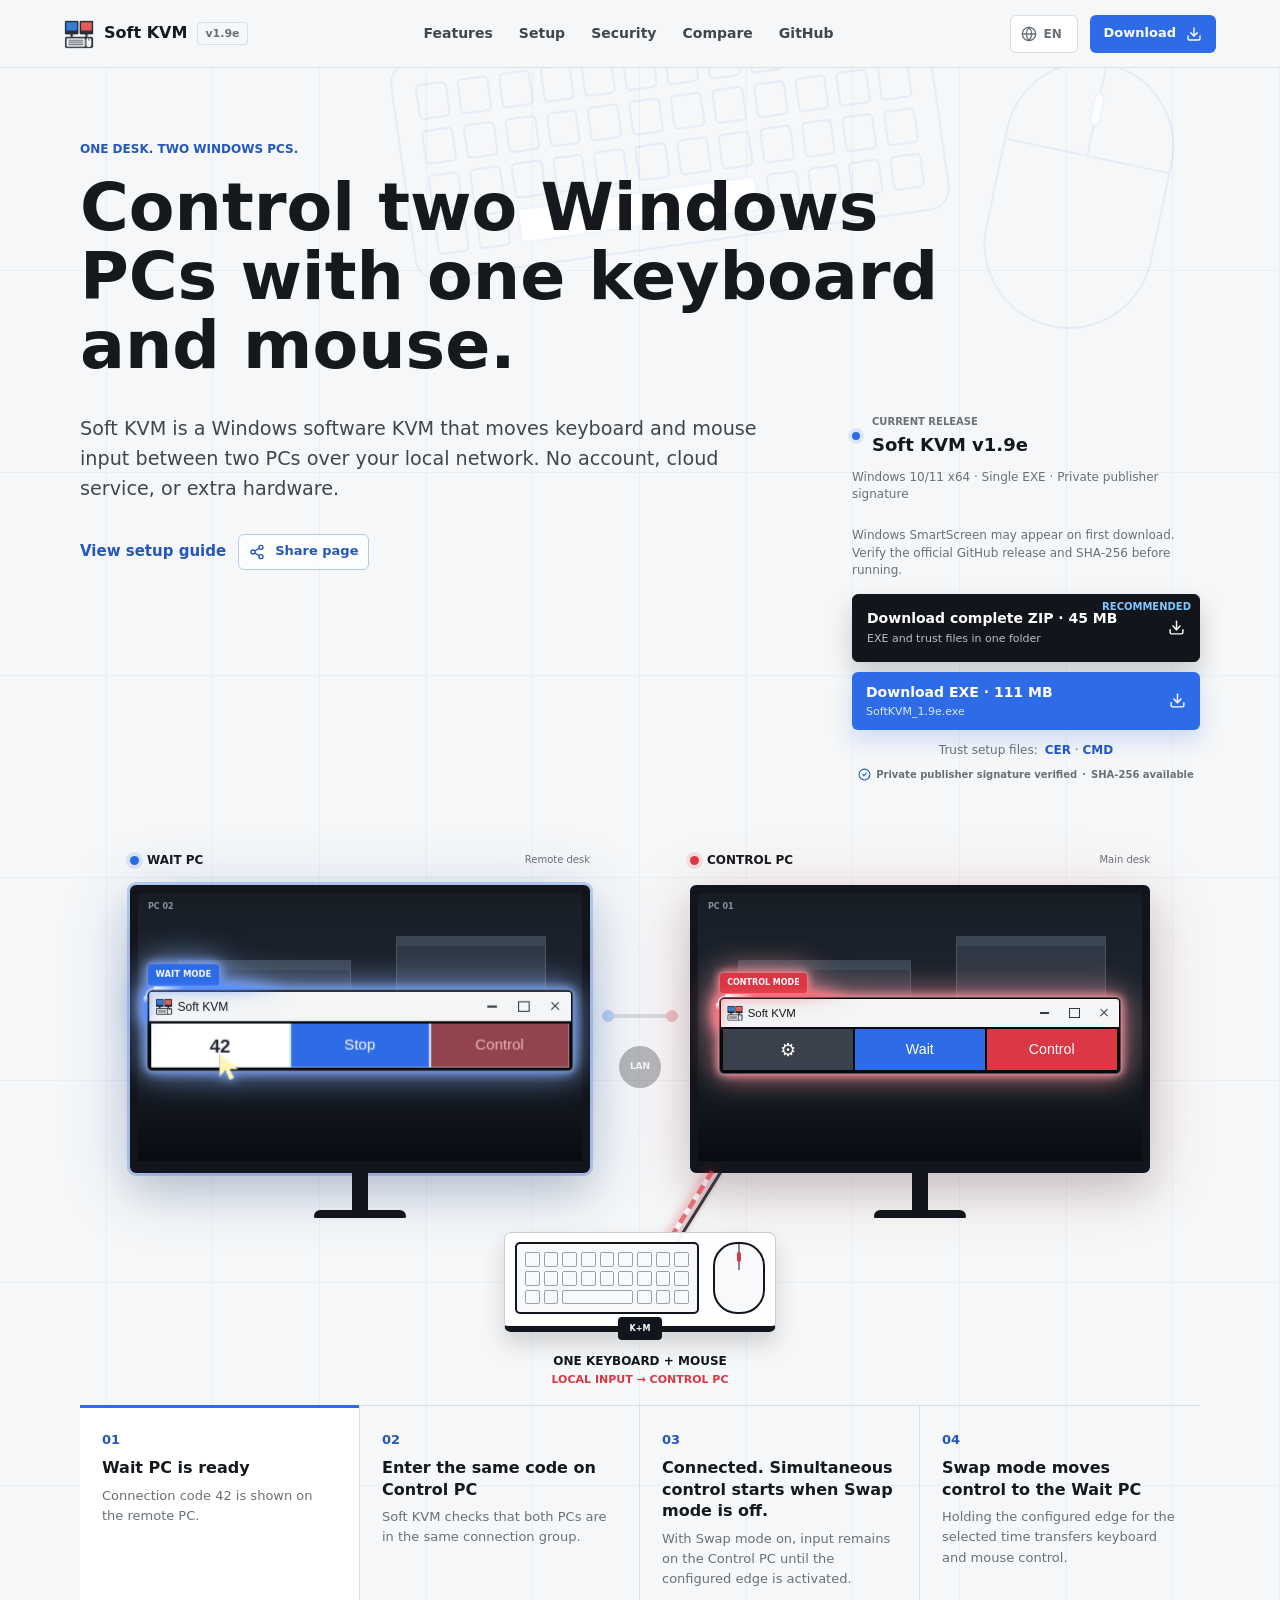
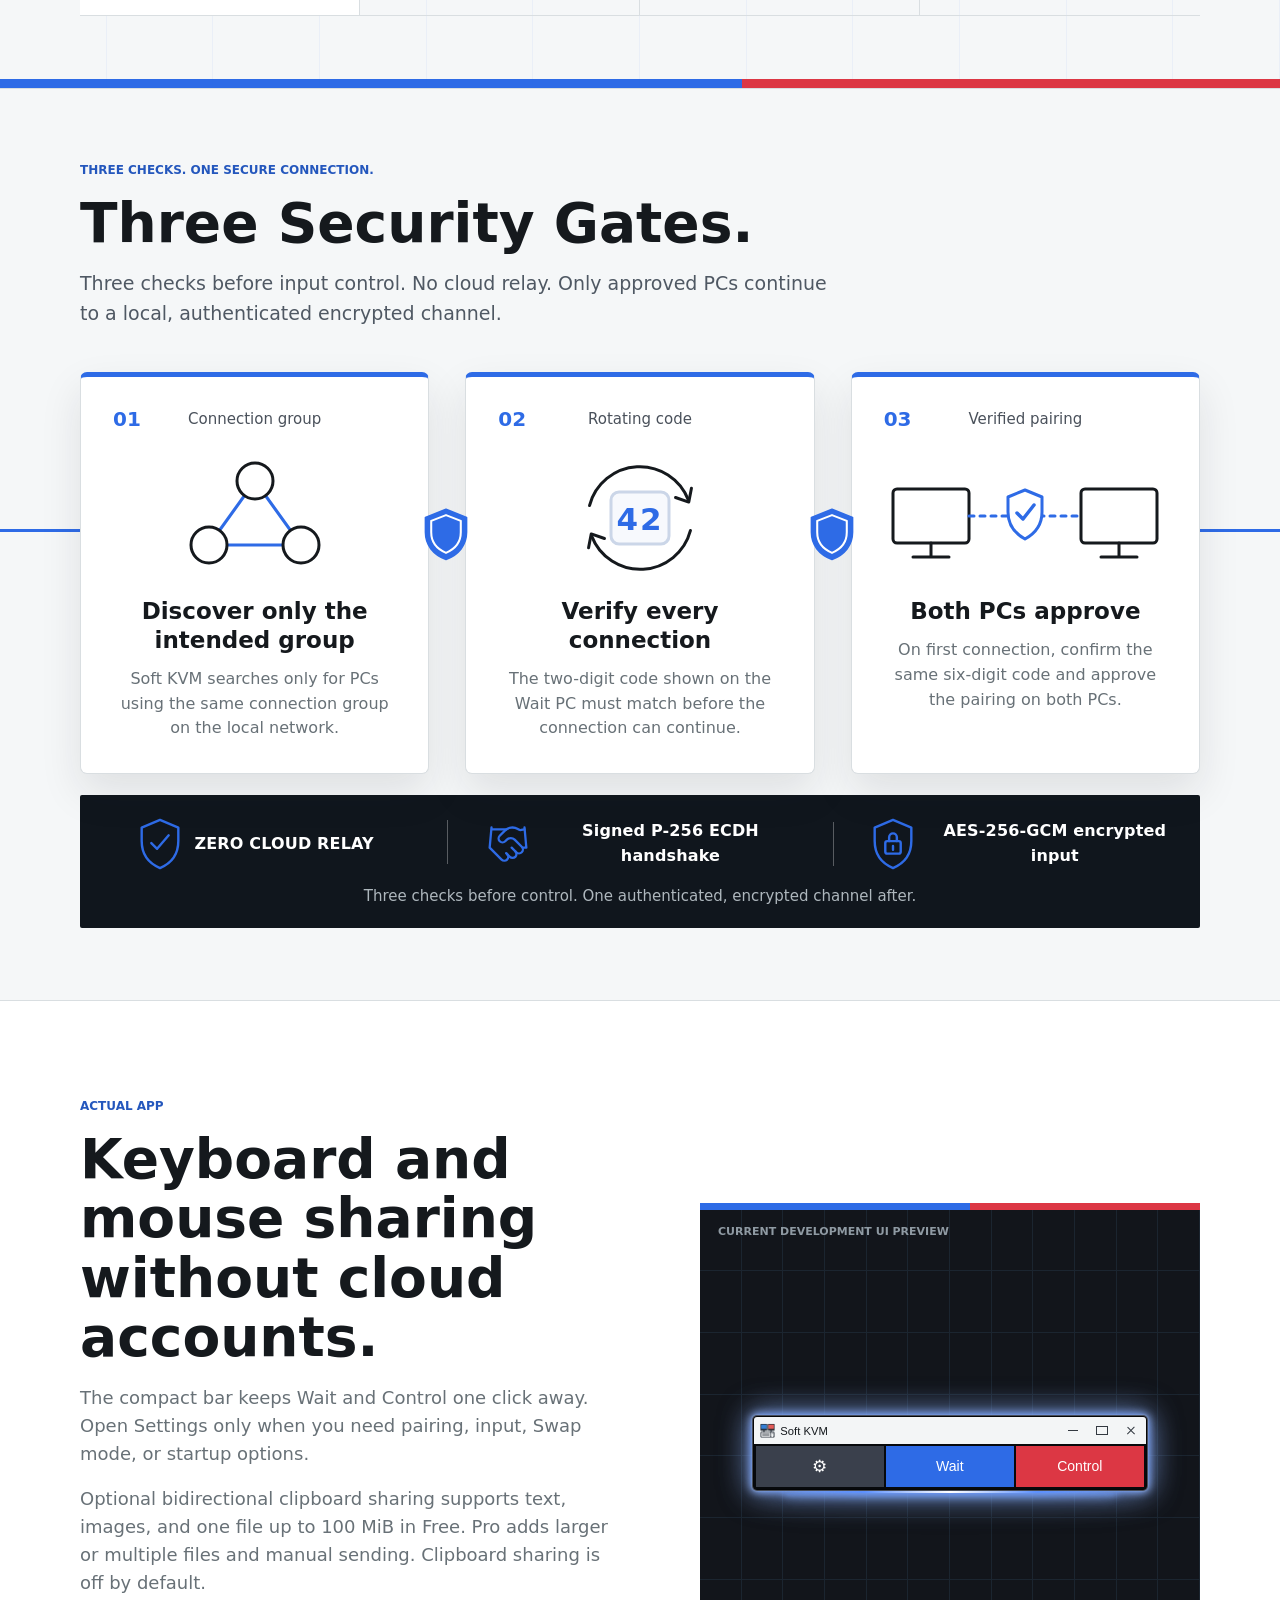
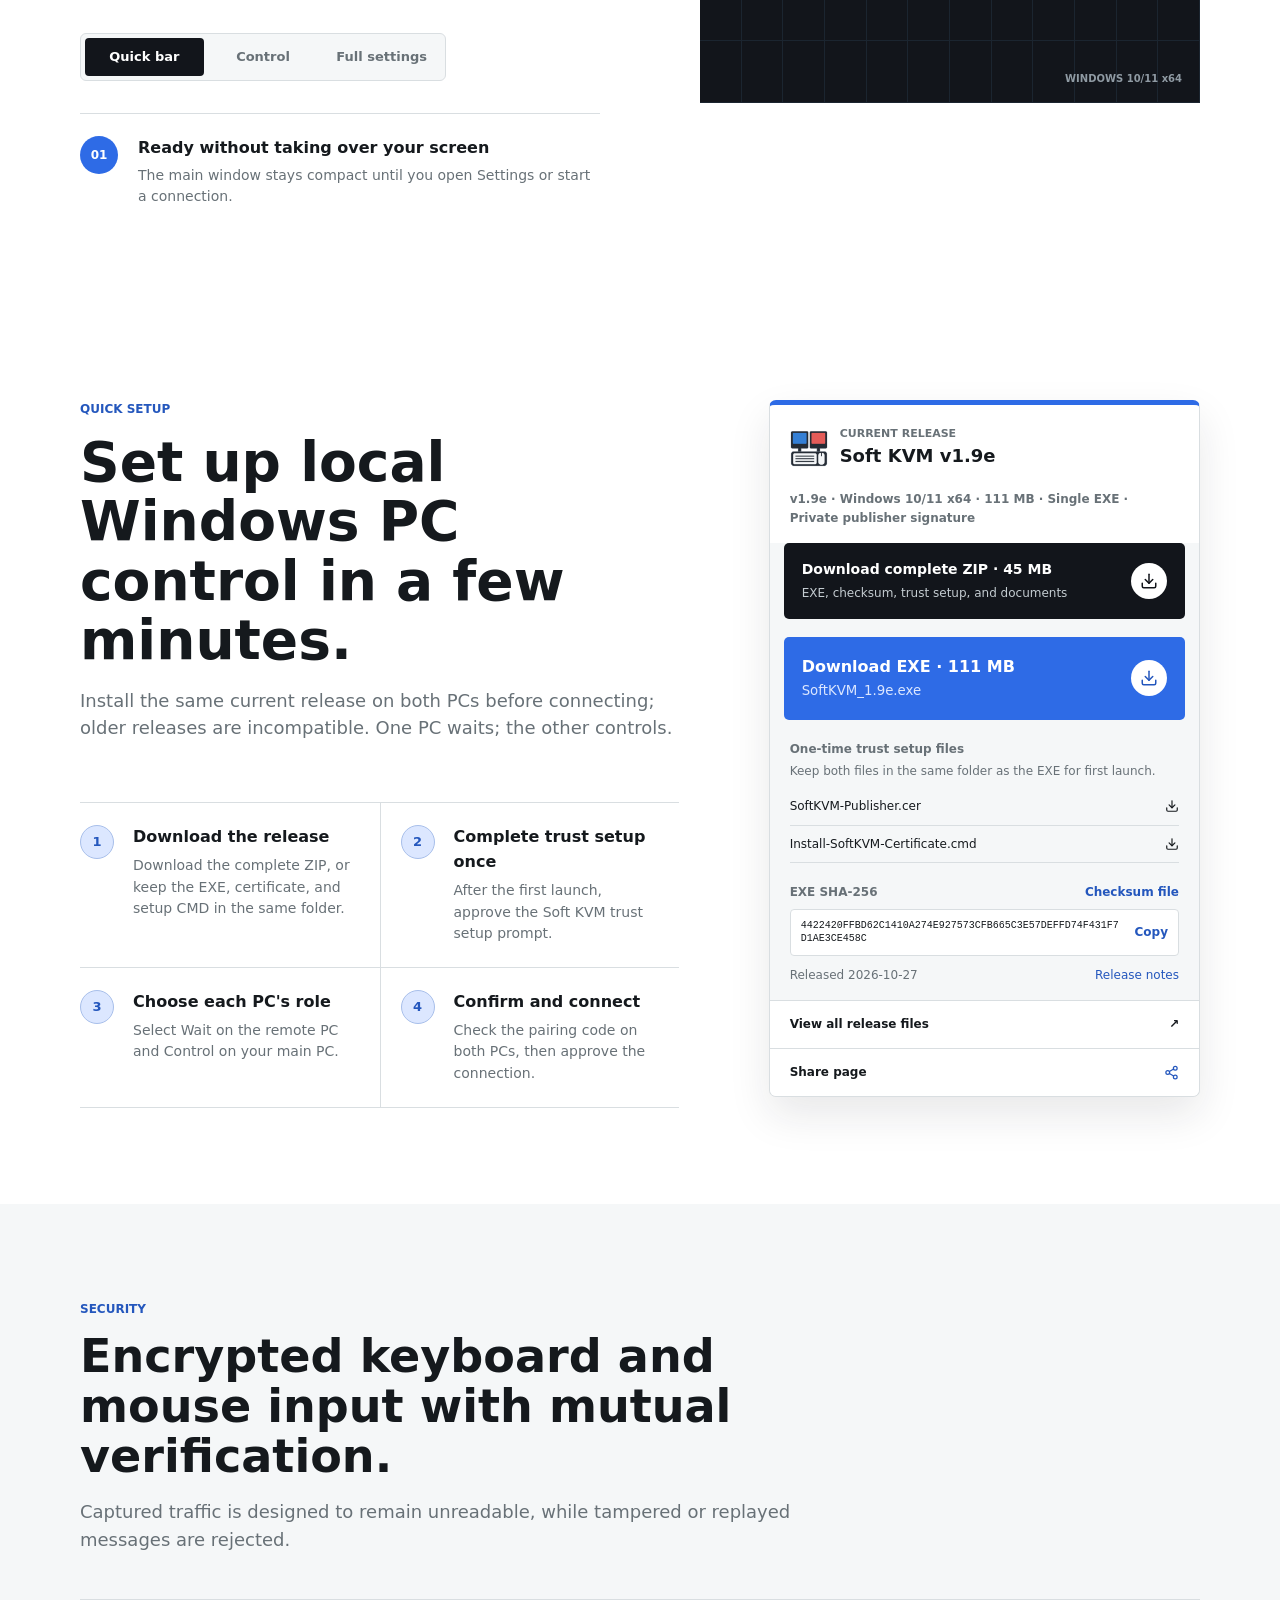
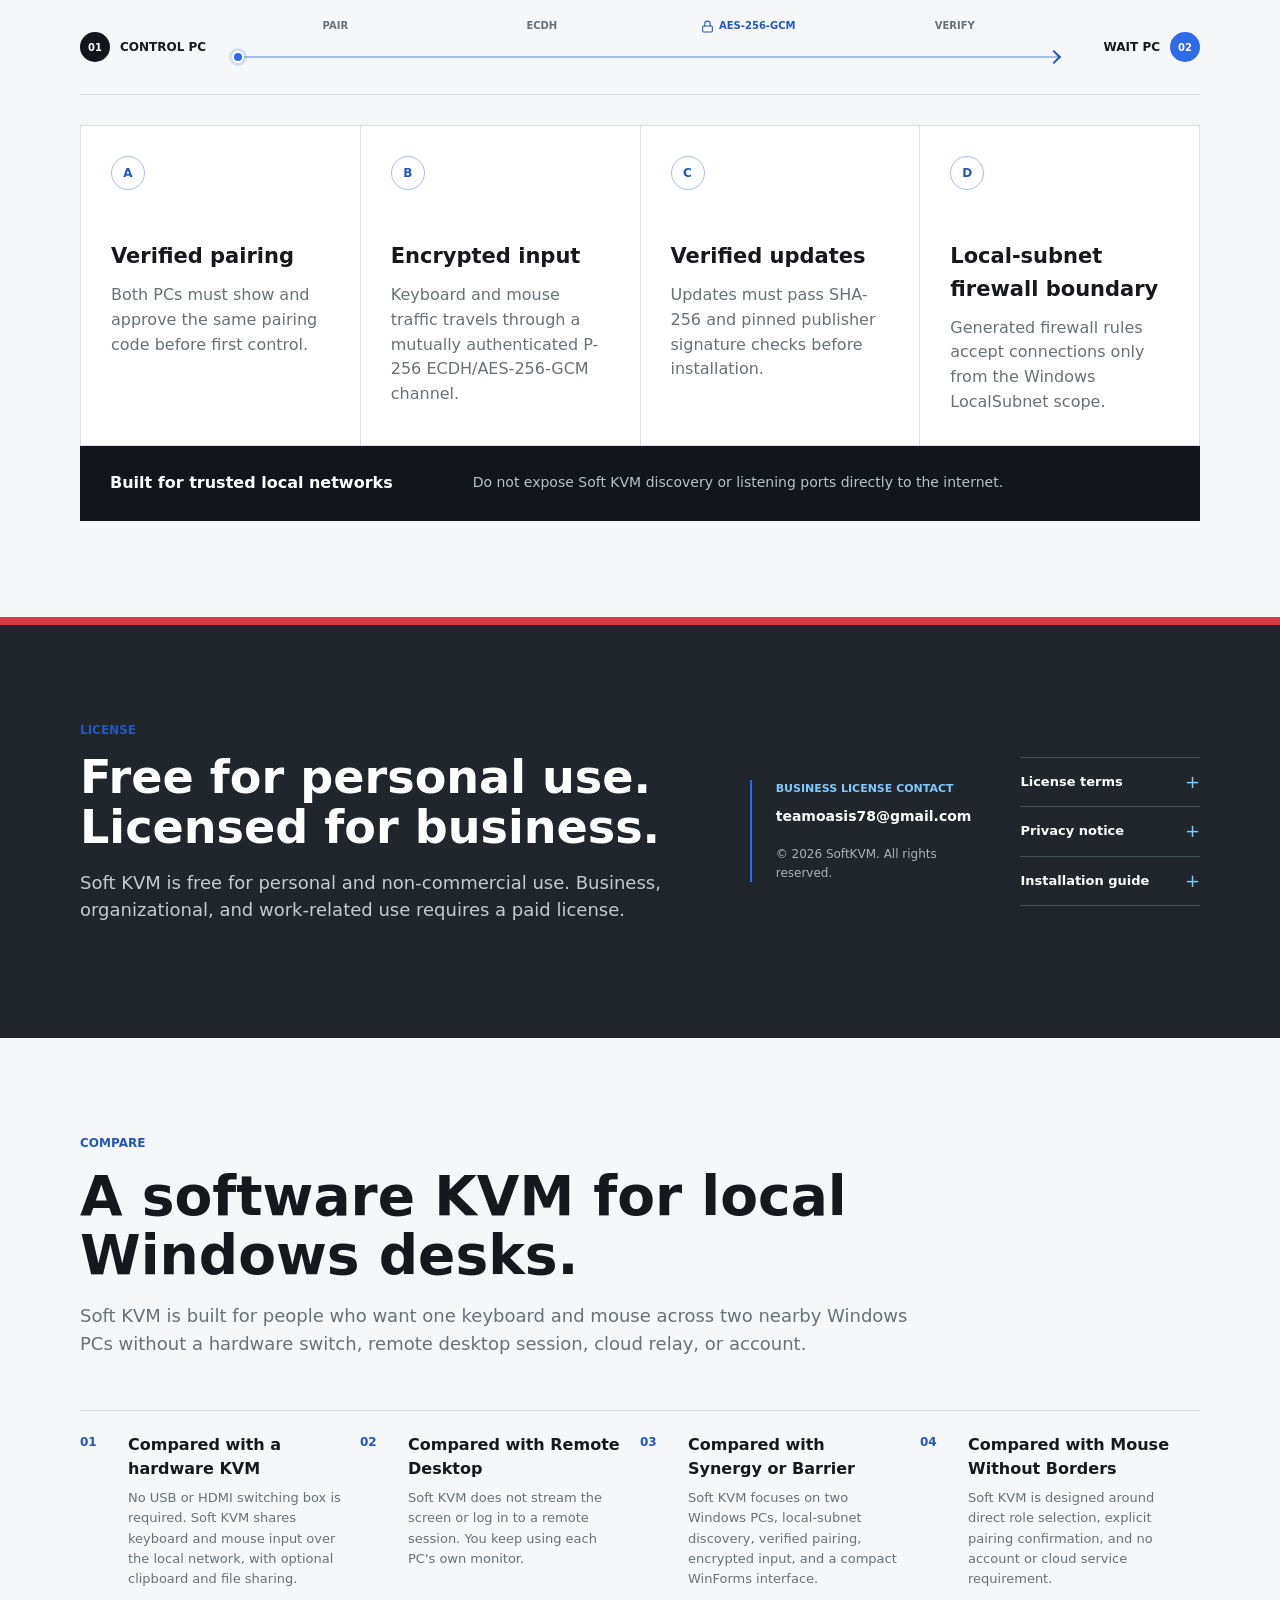
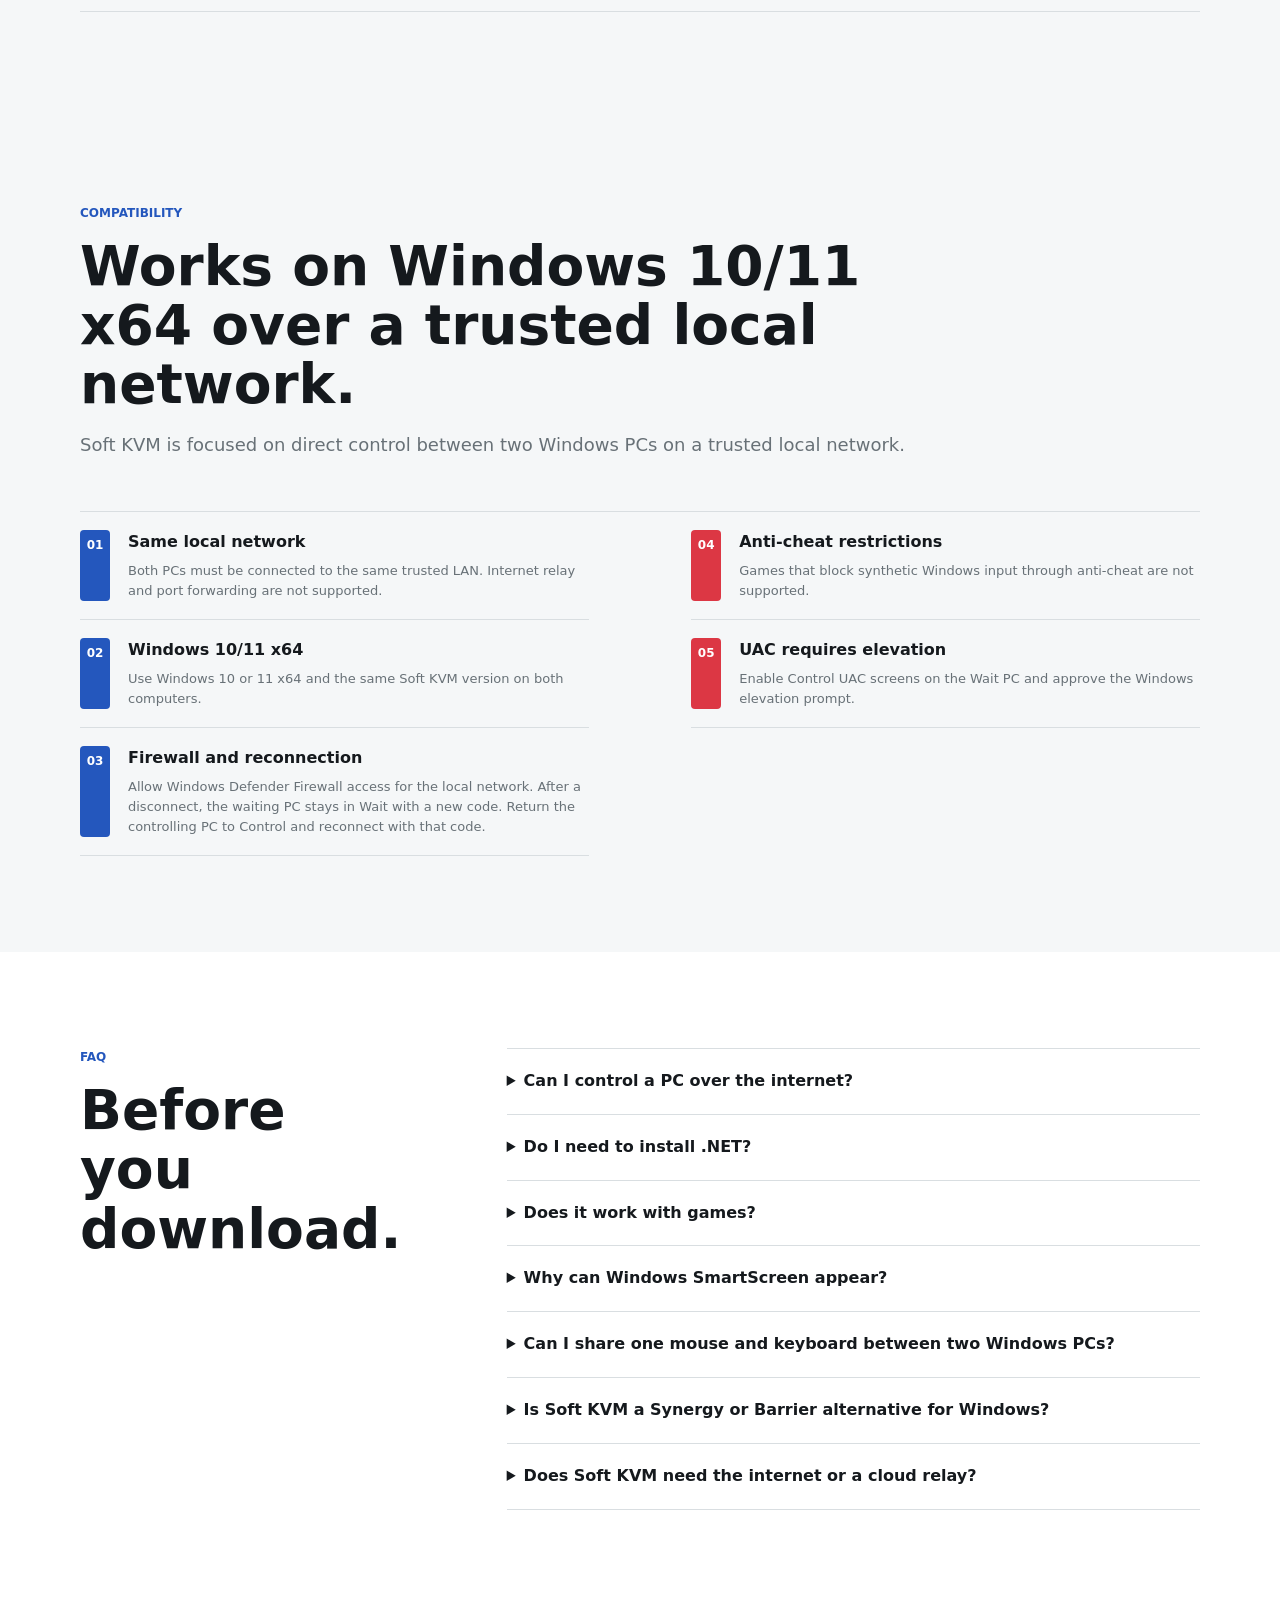
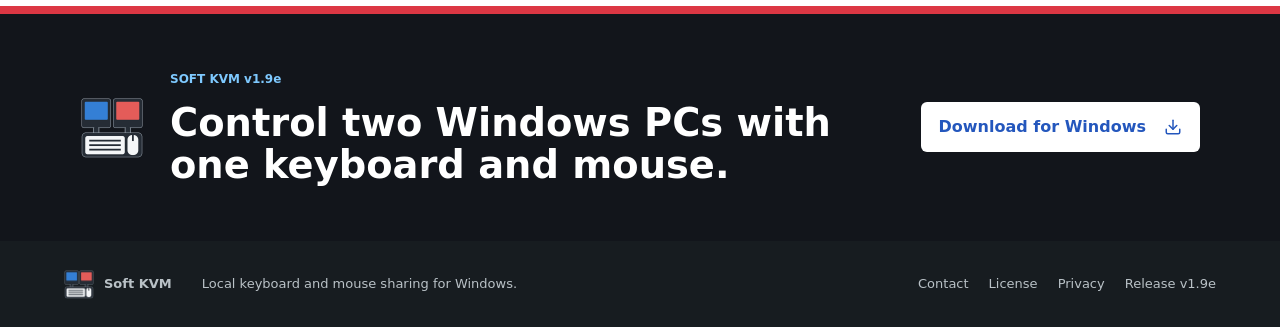
==== commit c6ce7671: "release: publish website for v1.9e" ====
--- a/index.html
+++ b/index.html
@@ -36,12 +36,12 @@
     "sameAs": "https://github.com/TeamOasis7/SoftKVM-Releases",
     "applicationCategory": "UtilitiesApplication",
     "operatingSystem": "Windows 10/11 x64",
-    "softwareVersion": "1.8b",
+    "softwareVersion": "1.9e",
     "description": "Soft KVM is a Windows software KVM for sharing one keyboard and mouse between two PCs on the same local network.",
     "url": "https://teamoasis7.github.io/SoftKVM-Releases/",
-    "downloadUrl": "https://github.com/TeamOasis7/SoftKVM-Releases/releases/download/v1.8b/SoftKVM_1.8b_Windows_x64.zip",
-    "releaseNotes": "https://github.com/TeamOasis7/SoftKVM-Releases/releases/tag/v1.8b",
-    "datePublished": "2026-08-16",
+    "downloadUrl": "https://github.com/TeamOasis7/SoftKVM-Releases/releases/download/v1.9e/SoftKVM_1.9e_Windows_x64.zip",
+    "releaseNotes": "https://github.com/TeamOasis7/SoftKVM-Releases/releases/tag/v1.9e",
+    "datePublished": "2026-10-27",
     "inLanguage": "en",
     "isAccessibleForFree": true,
     "license": "https://teamoasis7.github.io/SoftKVM-Releases/docs/LICENSE.txt",
@@ -90,7 +90,7 @@
     <a class="brand" href="#top" aria-label="Soft KVM home" data-i18n-aria-label="aria.home">
       <img src="assets/softkvm-icon.ico" alt="">
       <span>Soft KVM</span>
-      <span class="version">v1.8b</span>
+      <span class="version">v1.9e</span>
     </a>
 
     <nav class="desktop-nav" aria-label="Main navigation" data-i18n-aria-label="aria.mainNavigation">
@@ -117,7 +117,7 @@
           <a href="ja/" hreflang="ja" lang="ja" role="menuitemradio" data-lang="ja" aria-checked="false">日本語</a>
         </div>
       </div>
-      <a class="header-download" href="https://github.com/TeamOasis7/SoftKVM-Releases/releases/download/v1.8b/SoftKVM_1.8b_Windows_x64.zip" target="_blank" rel="noopener noreferrer">
+      <a class="header-download" href="https://github.com/TeamOasis7/SoftKVM-Releases/releases/download/v1.9e/SoftKVM_1.9e_Windows_x64.zip" target="_blank" rel="noopener noreferrer">
         <span data-i18n="nav.download">Download</span>
         <svg class="download-icon" aria-hidden="true"><use href="#icon-download"></use></svg>
       </a>
@@ -166,14 +166,14 @@
               <span class="status-dot" aria-hidden="true"></span>
               <div>
                 <small data-i18n="hero.releaseLabel">CURRENT RELEASE</small>
-                <strong>Soft KVM v1.8b</strong>
+                <strong>Soft KVM v1.9e</strong>
               </div>
             </div>
 
             <p class="hero-release-facts" data-i18n="hero.releaseFacts">Windows 10/11 x64 · Single EXE · Private publisher signature</p>
             <p class="hero-release-facts" data-i18n="hero.trustNote">Windows SmartScreen may appear on first download. Verify the official GitHub release and SHA-256 before running.</p>
 
-            <a class="hero-download-option bundle-option" href="https://github.com/TeamOasis7/SoftKVM-Releases/releases/download/v1.8b/SoftKVM_1.8b_Windows_x64.zip" target="_blank" rel="noopener noreferrer">
+            <a class="hero-download-option bundle-option" href="https://github.com/TeamOasis7/SoftKVM-Releases/releases/download/v1.9e/SoftKVM_1.9e_Windows_x64.zip" target="_blank" rel="noopener noreferrer">
               <span>
                 <strong data-i18n="hero.zipDownload">Download complete ZIP · 45 MB</strong>
                 <small data-i18n="hero.zipHelp">EXE and trust files in one folder</small>
@@ -182,10 +182,10 @@
               <em data-i18n="hero.recommended">RECOMMENDED</em>
             </a>
 
-            <a class="hero-download-option primary-option" href="https://github.com/TeamOasis7/SoftKVM-Releases/releases/download/v1.8b/SoftKVM_1.8b.exe" target="_blank" rel="noopener noreferrer">
+            <a class="hero-download-option primary-option" href="https://github.com/TeamOasis7/SoftKVM-Releases/releases/download/v1.9e/SoftKVM_1.9e.exe" target="_blank" rel="noopener noreferrer">
               <span>
                 <strong data-i18n="download.exeAction">Download EXE · 111 MB</strong>
-                <small>SoftKVM_1.8b.exe</small>
+                <small>SoftKVM_1.9e.exe</small>
               </span>
               <svg class="download-icon" aria-hidden="true"><use href="#icon-download"></use></svg>
             </a>
@@ -193,9 +193,9 @@
             <div class="hero-trust-files">
               <span data-i18n="hero.trustHelp">Trust setup files:</span>
               <span class="hero-trust-links">
-                <a href="https://github.com/TeamOasis7/SoftKVM-Releases/releases/download/v1.8b/SoftKVM-Publisher.cer" target="_blank" rel="noopener noreferrer">CER</a>
+                <a href="https://github.com/TeamOasis7/SoftKVM-Releases/releases/download/v1.9e/SoftKVM-Publisher.cer" target="_blank" rel="noopener noreferrer">CER</a>
                 <span aria-hidden="true">·</span>
-                <a href="https://github.com/TeamOasis7/SoftKVM-Releases/releases/download/v1.8b/Install-SoftKVM-Certificate.cmd" target="_blank" rel="noopener noreferrer">CMD</a>
+                <a href="https://github.com/TeamOasis7/SoftKVM-Releases/releases/download/v1.9e/Install-SoftKVM-Certificate.cmd" target="_blank" rel="noopener noreferrer">CMD</a>
               </span>
             </div>
             <div class="hero-assurance">
@@ -394,6 +394,7 @@
         <p class="eyebrow" data-i18n="tour.eyebrow">ACTUAL APP</p>
         <h2 data-i18n="tour.title">Keyboard and mouse sharing without cloud accounts.</h2>
         <p data-i18n="tour.body">The compact bar keeps Wait and Control one click away. Open Settings only when you need pairing, input, Swap mode, or startup options.</p>
+        <p data-i18n="tour.clipboard">Optional bidirectional clipboard sharing supports text, images, and one file up to 100 MiB in Free. Pro adds larger or multiple files and manual sending. Clipboard sharing is off by default.</p>
         <div class="shot-switch" role="group" aria-label="Soft KVM screen" data-i18n-aria-label="aria.screen">
           <button type="button" data-shot="home" aria-pressed="true" data-i18n="tour.quick">Quick bar</button>
           <button type="button" data-shot="control" aria-pressed="false" data-i18n="tour.control">Control</button>
@@ -421,7 +422,7 @@
       <div class="section-intro">
         <p class="eyebrow" data-i18n="setup.eyebrow">QUICK SETUP</p>
         <h2 data-i18n="setup.title">Set up local Windows PC control in a few minutes.</h2>
-        <p data-i18n="setup.lead">Use the same release files on both computers. One PC waits; the other controls.</p>
+        <p data-i18n="setup.lead">Install the same current release on both PCs before connecting; older releases are incompatible. One PC waits; the other controls.</p>
       </div>
 
       <ol class="steps">
@@ -460,13 +461,13 @@
           <img src="assets/softkvm-icon.ico" alt="">
           <div>
             <span data-i18n="download.label">CURRENT RELEASE</span>
-            <strong>Soft KVM v1.8b</strong>
-          </div>
-        </div>
-
-        <p class="release-facts" data-i18n="download.facts">v1.8b · Windows 10/11 x64 · 111 MB · Single EXE · Private publisher signature</p>
-
-        <a class="bundle-download" href="https://github.com/TeamOasis7/SoftKVM-Releases/releases/download/v1.8b/SoftKVM_1.8b_Windows_x64.zip" target="_blank" rel="noopener noreferrer">
+            <strong>Soft KVM v1.9e</strong>
+          </div>
+        </div>
+
+        <p class="release-facts" data-i18n="download.facts">v1.9e · Windows 10/11 x64 · 111 MB · Single EXE · Private publisher signature</p>
+
+        <a class="bundle-download" href="https://github.com/TeamOasis7/SoftKVM-Releases/releases/download/v1.9e/SoftKVM_1.9e_Windows_x64.zip" target="_blank" rel="noopener noreferrer">
           <span>
             <strong data-i18n="download.bundleAction">Download complete ZIP · 45 MB</strong>
             <small data-i18n="download.bundleContents">EXE, checksum, trust setup, and documents</small>
@@ -476,10 +477,10 @@
           </span>
         </a>
 
-        <a class="release-main" href="https://github.com/TeamOasis7/SoftKVM-Releases/releases/download/v1.8b/SoftKVM_1.8b.exe" target="_blank" rel="noopener noreferrer">
+        <a class="release-main" href="https://github.com/TeamOasis7/SoftKVM-Releases/releases/download/v1.9e/SoftKVM_1.9e.exe" target="_blank" rel="noopener noreferrer">
           <span>
             <strong data-i18n="download.exeAction">Download EXE · 111 MB</strong>
-            <small>SoftKVM_1.8b.exe</small>
+            <small>SoftKVM_1.9e.exe</small>
           </span>
           <span class="download-mark" aria-hidden="true">
             <svg class="download-icon"><use href="#icon-download"></use></svg>
@@ -489,11 +490,11 @@
         <div class="support-files">
           <p data-i18n="download.trustFiles">One-time trust setup files</p>
           <small data-i18n="download.trustHelp">Keep both files in the same folder as the EXE for first launch.</small>
-          <a href="https://github.com/TeamOasis7/SoftKVM-Releases/releases/download/v1.8b/SoftKVM-Publisher.cer" target="_blank" rel="noopener noreferrer">
+          <a href="https://github.com/TeamOasis7/SoftKVM-Releases/releases/download/v1.9e/SoftKVM-Publisher.cer" target="_blank" rel="noopener noreferrer">
             <span>SoftKVM-Publisher.cer</span>
             <svg class="download-icon" aria-hidden="true"><use href="#icon-download"></use></svg>
           </a>
-          <a href="https://github.com/TeamOasis7/SoftKVM-Releases/releases/download/v1.8b/Install-SoftKVM-Certificate.cmd" target="_blank" rel="noopener noreferrer">
+          <a href="https://github.com/TeamOasis7/SoftKVM-Releases/releases/download/v1.9e/Install-SoftKVM-Certificate.cmd" target="_blank" rel="noopener noreferrer">
             <span>Install-SoftKVM-Certificate.cmd</span>
             <svg class="download-icon" aria-hidden="true"><use href="#icon-download"></use></svg>
           </a>
@@ -502,20 +503,20 @@
         <div class="release-verification">
           <div class="hash-heading">
             <span>EXE SHA-256</span>
-            <a href="https://github.com/TeamOasis7/SoftKVM-Releases/releases/download/v1.8b/SoftKVM_1.8b.exe.sha256" target="_blank" rel="noopener noreferrer" data-i18n="download.hashFile">Checksum file</a>
-          </div>
-          <button class="hash-copy" type="button" data-copy-hash="B3DDD17E6339787FBC321E4BB5C449EC5EC0AA63F7F90705E09F1F6B6B0B5100">
-            <code>B3DDD17E6339787FBC321E4BB5C449EC5EC0AA63F7F90705E09F1F6B6B0B5100</code>
+            <a href="https://github.com/TeamOasis7/SoftKVM-Releases/releases/download/v1.9e/SoftKVM_1.9e.exe.sha256" target="_blank" rel="noopener noreferrer" data-i18n="download.hashFile">Checksum file</a>
+          </div>
+          <button class="hash-copy" type="button" data-copy-hash="4422420FFBD62C1410A274E927573CFB665C3E57DEFFD74F431F7D1AE3CE458C">
+            <code>4422420FFBD62C1410A274E927573CFB665C3E57DEFFD74F431F7D1AE3CE458C</code>
             <span data-copy-label data-i18n="download.copyHash">Copy</span>
           </button>
           <div class="release-details">
-            <span><span data-i18n="download.released">Released</span> <time datetime="2026-08-16">2026-08-16</time></span>
-            <a href="https://github.com/TeamOasis7/SoftKVM-Releases/releases/tag/v1.8b" target="_blank" rel="noopener noreferrer" data-i18n="download.releaseNotes">Release notes</a>
+            <span><span data-i18n="download.released">Released</span> <time datetime="2026-10-27">2026-10-27</time></span>
+            <a href="https://github.com/TeamOasis7/SoftKVM-Releases/releases/tag/v1.9e" target="_blank" rel="noopener noreferrer" data-i18n="download.releaseNotes">Release notes</a>
           </div>
         </div>
 
         <div class="download-panel-actions">
-          <a class="all-files" href="https://github.com/TeamOasis7/SoftKVM-Releases/releases/tag/v1.8b" target="_blank" rel="noopener noreferrer">
+          <a class="all-files" href="https://github.com/TeamOasis7/SoftKVM-Releases/releases/tag/v1.9e" target="_blank" rel="noopener noreferrer">
             <span data-i18n="download.allFiles">View all release files</span>
             <span aria-hidden="true">↗</span>
           </a>
@@ -632,7 +633,7 @@
           <span class="compatibility-index">01</span>
           <div>
             <h3 data-i18n="compare.hardware.title">Compared with a hardware KVM</h3>
-            <p data-i18n="compare.hardware.body">No USB or HDMI switching box is required. Both PCs stay on the network and Soft KVM moves only keyboard and mouse input.</p>
+            <p data-i18n="compare.hardware.body">No USB or HDMI switching box is required. Soft KVM shares keyboard and mouse input over the local network, with optional clipboard and file sharing.</p>
           </div>
         </article>
         <article>
@@ -744,10 +745,10 @@
     <section class="final-cta">
       <img src="assets/softkvm-icon.ico" alt="">
       <div>
-        <p class="eyebrow">SOFT KVM v1.8b</p>
+        <p class="eyebrow">SOFT KVM v1.9e</p>
         <h2 data-i18n="final.title">Control two Windows PCs with one keyboard and mouse.</h2>
       </div>
-      <a class="button primary light" href="https://github.com/TeamOasis7/SoftKVM-Releases/releases/download/v1.8b/SoftKVM_1.8b_Windows_x64.zip" target="_blank" rel="noopener noreferrer">
+      <a class="button primary light" href="https://github.com/TeamOasis7/SoftKVM-Releases/releases/download/v1.9e/SoftKVM_1.9e_Windows_x64.zip" target="_blank" rel="noopener noreferrer">
         <span data-i18n="final.download">Download for Windows</span>
         <svg class="download-icon" aria-hidden="true"><use href="#icon-download"></use></svg>
       </a>
@@ -764,7 +765,7 @@
       <a href="mailto:teamoasis78@gmail.com?subject=Soft%20KVM%20inquiry" data-i18n="footer.contact">Contact</a>
       <a href="docs/LICENSE.txt" target="_blank" rel="noopener noreferrer" data-i18n="footer.license">License</a>
       <a href="docs/PRIVACY.txt" target="_blank" rel="noopener noreferrer" data-i18n="footer.privacy">Privacy</a>
-      <a href="https://github.com/TeamOasis7/SoftKVM-Releases/releases/tag/v1.8b" target="_blank" rel="noopener noreferrer" data-i18n="footer.release">Release v1.8b</a>
+      <a href="https://github.com/TeamOasis7/SoftKVM-Releases/releases/tag/v1.9e" target="_blank" rel="noopener noreferrer" data-i18n="footer.release">Release v1.9e</a>
     </div>
   </footer>
 </body>
